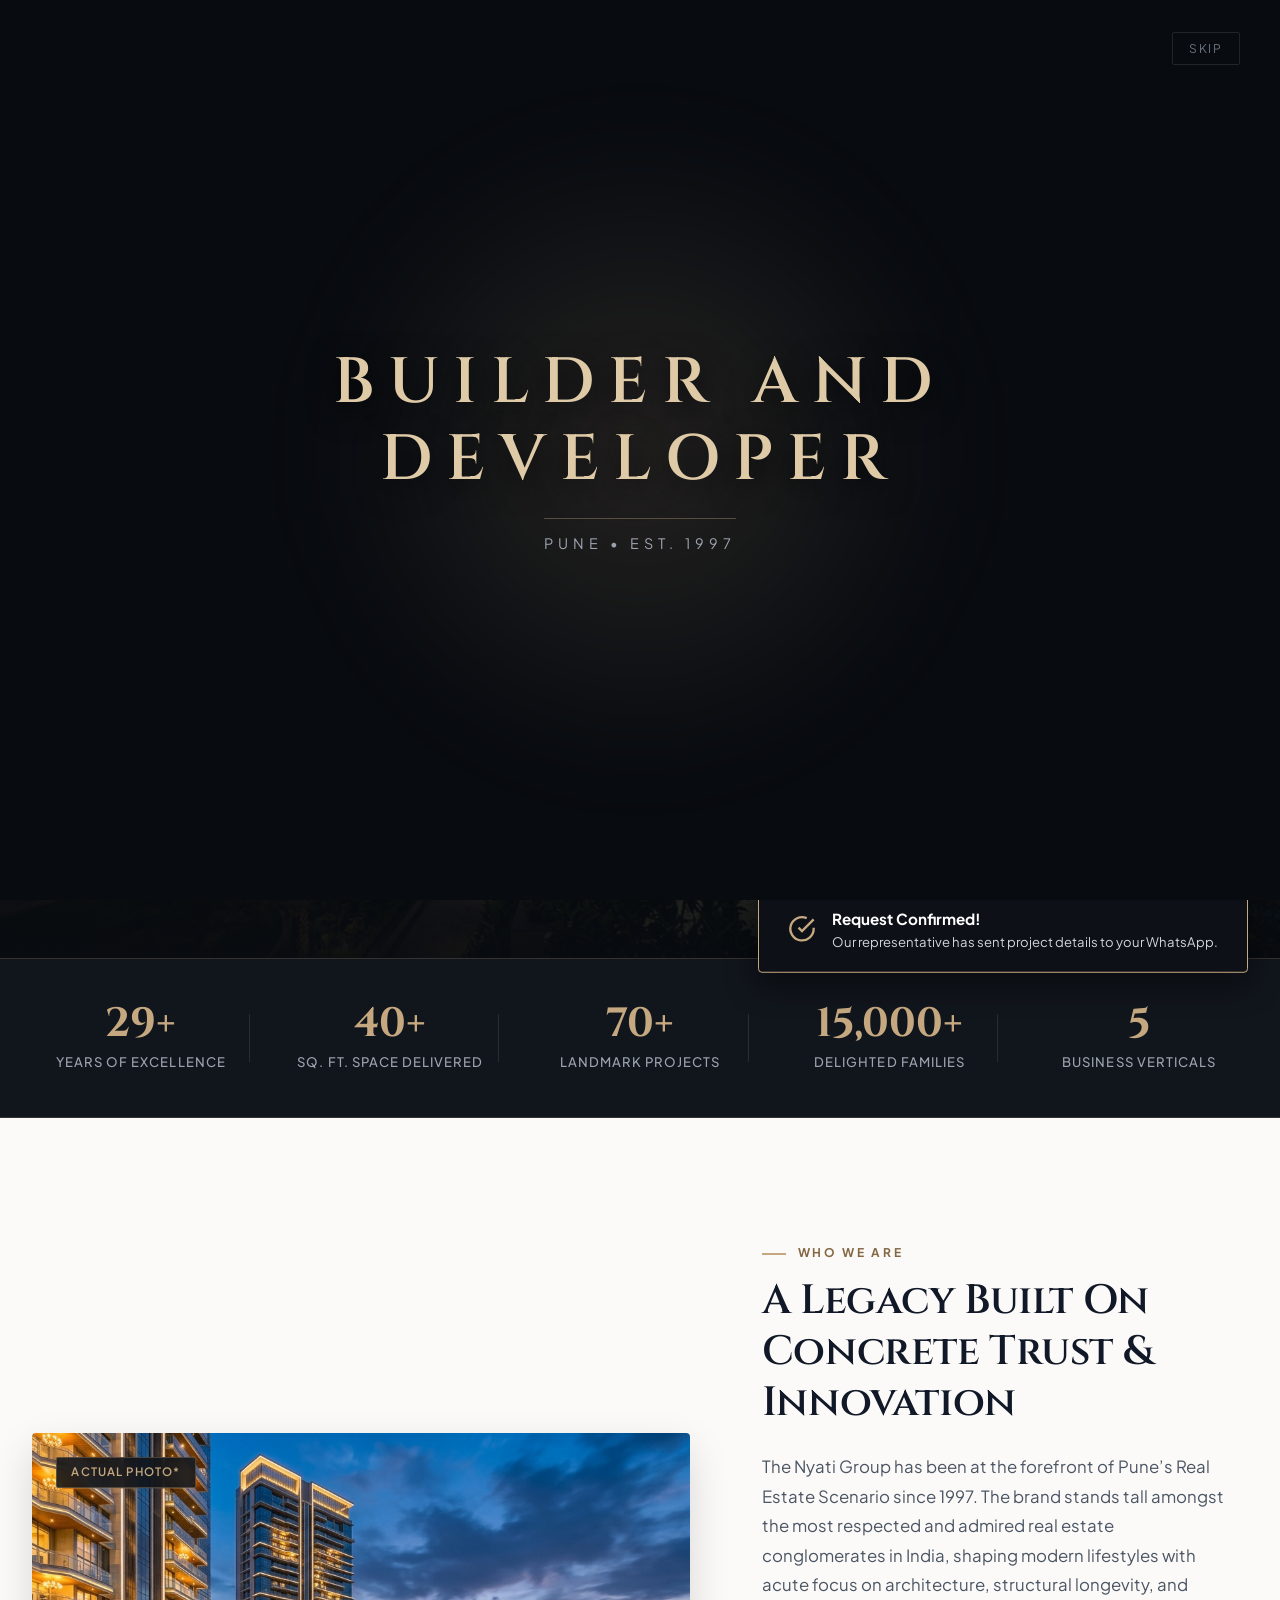
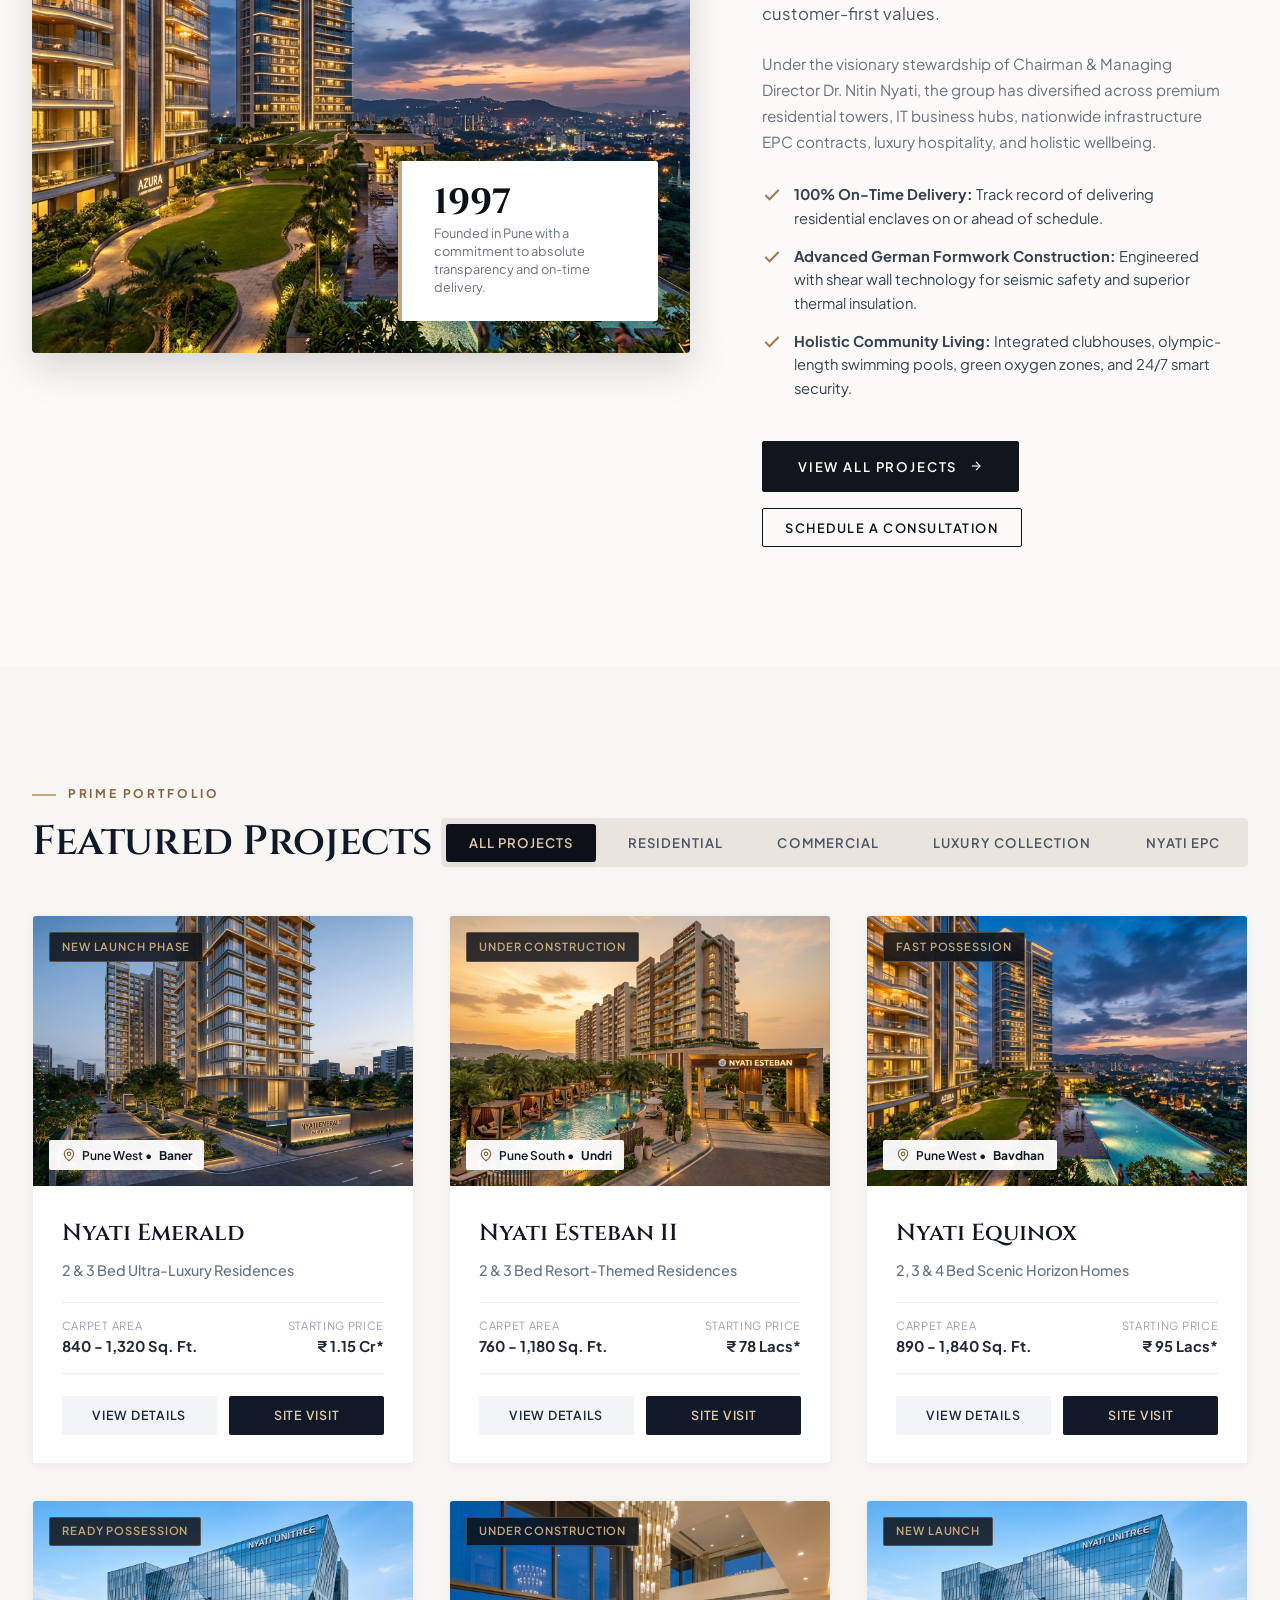
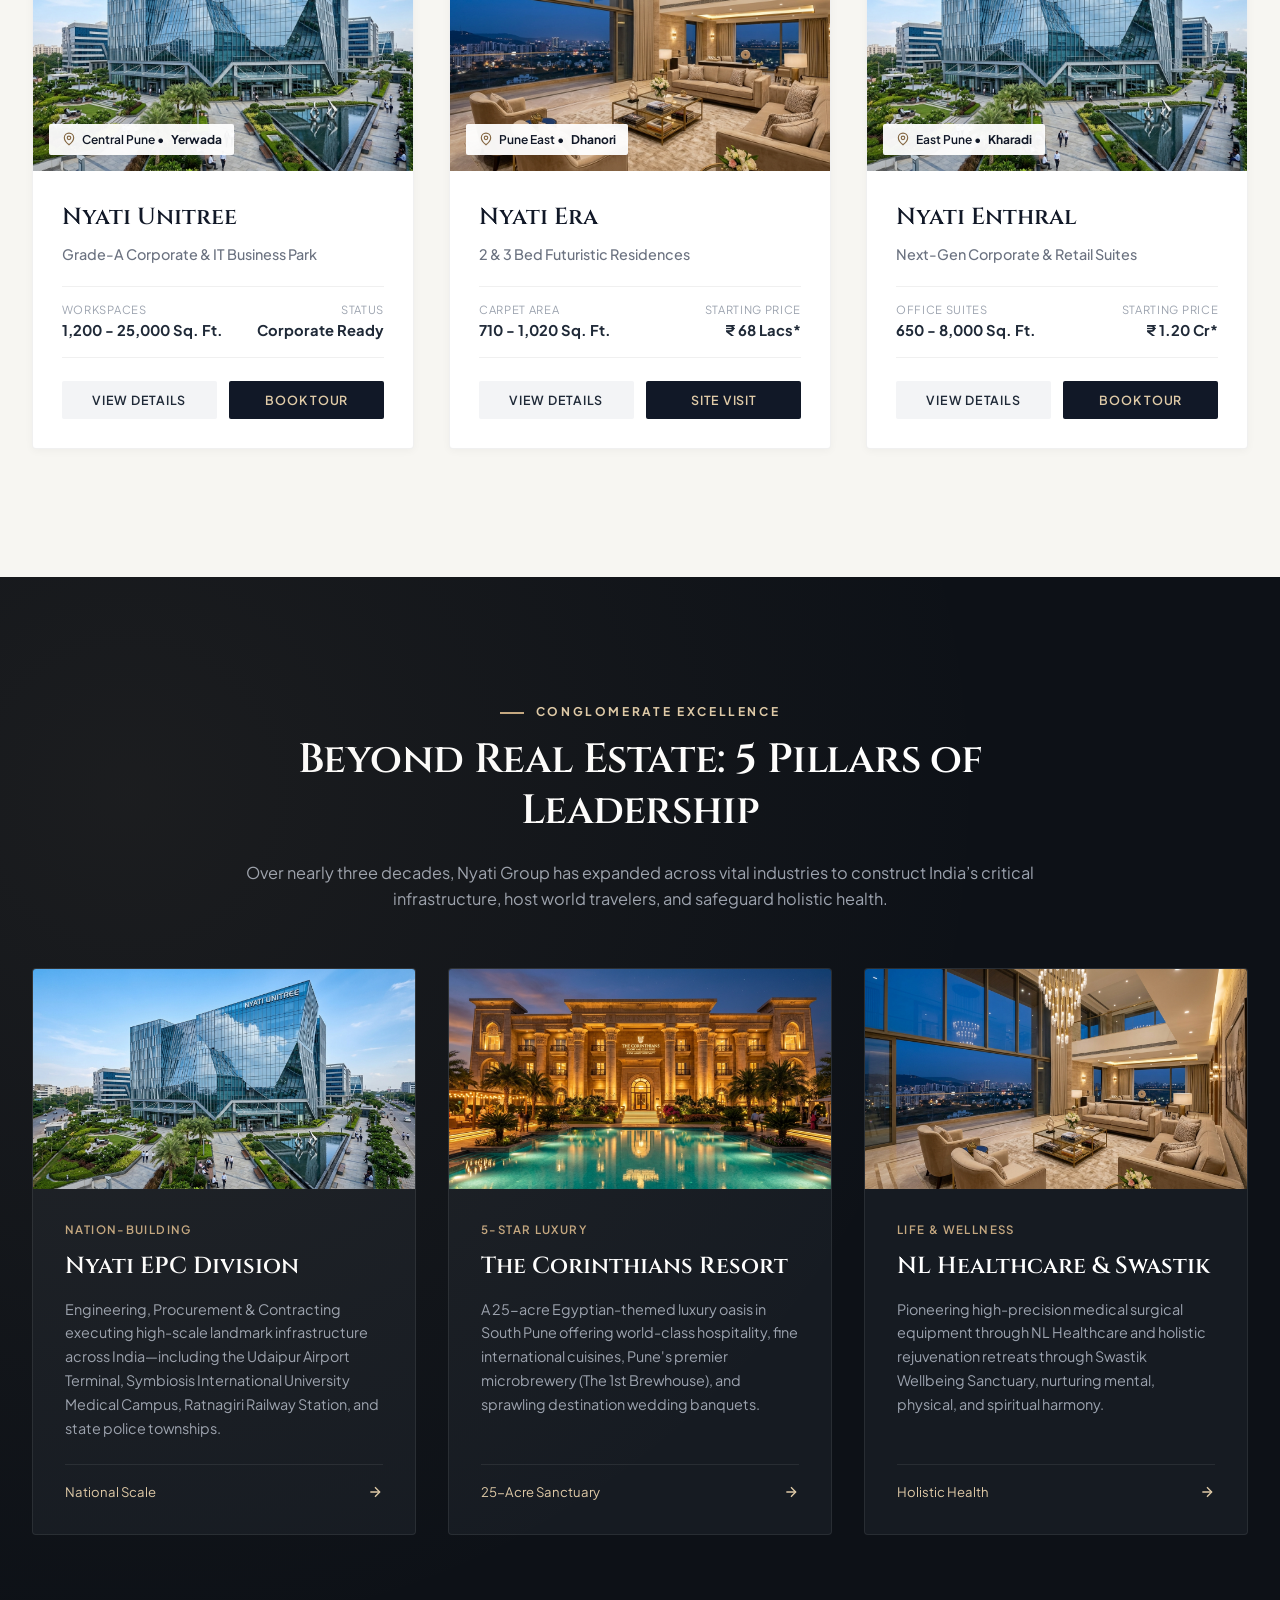
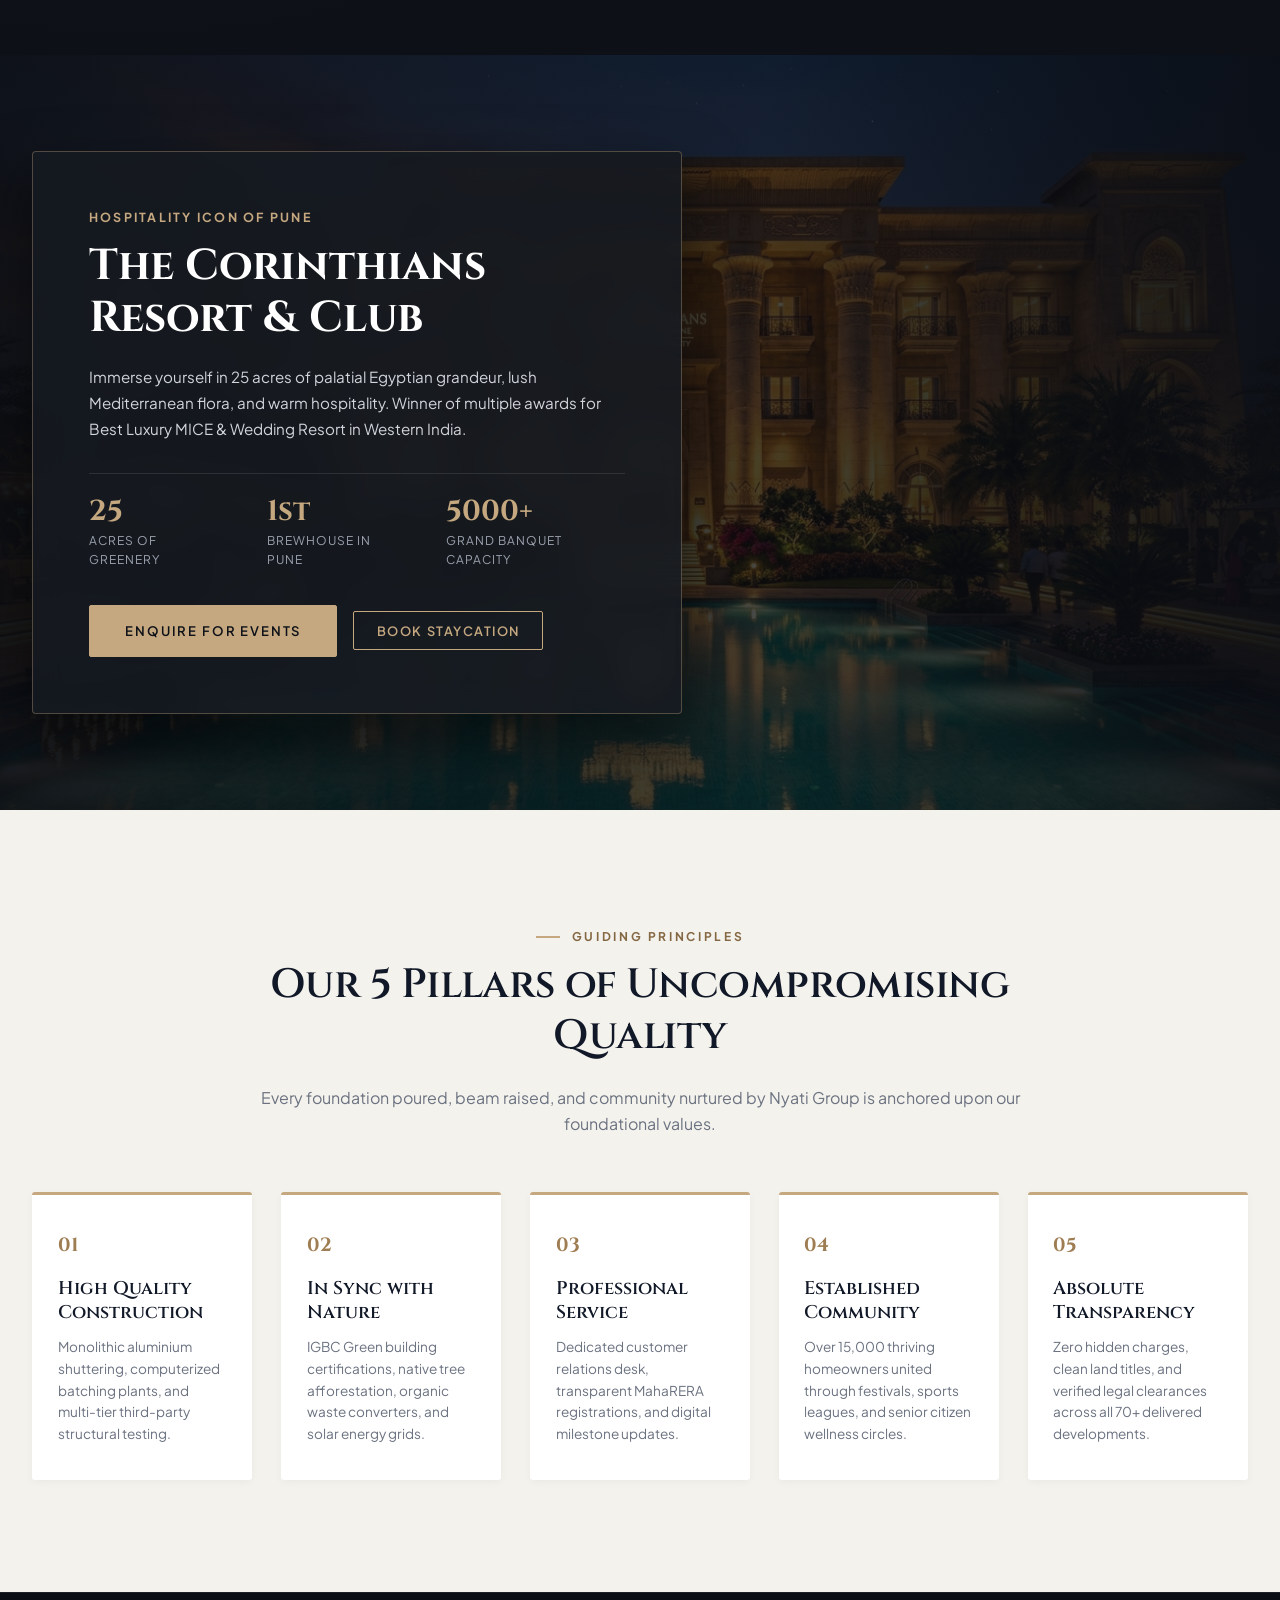
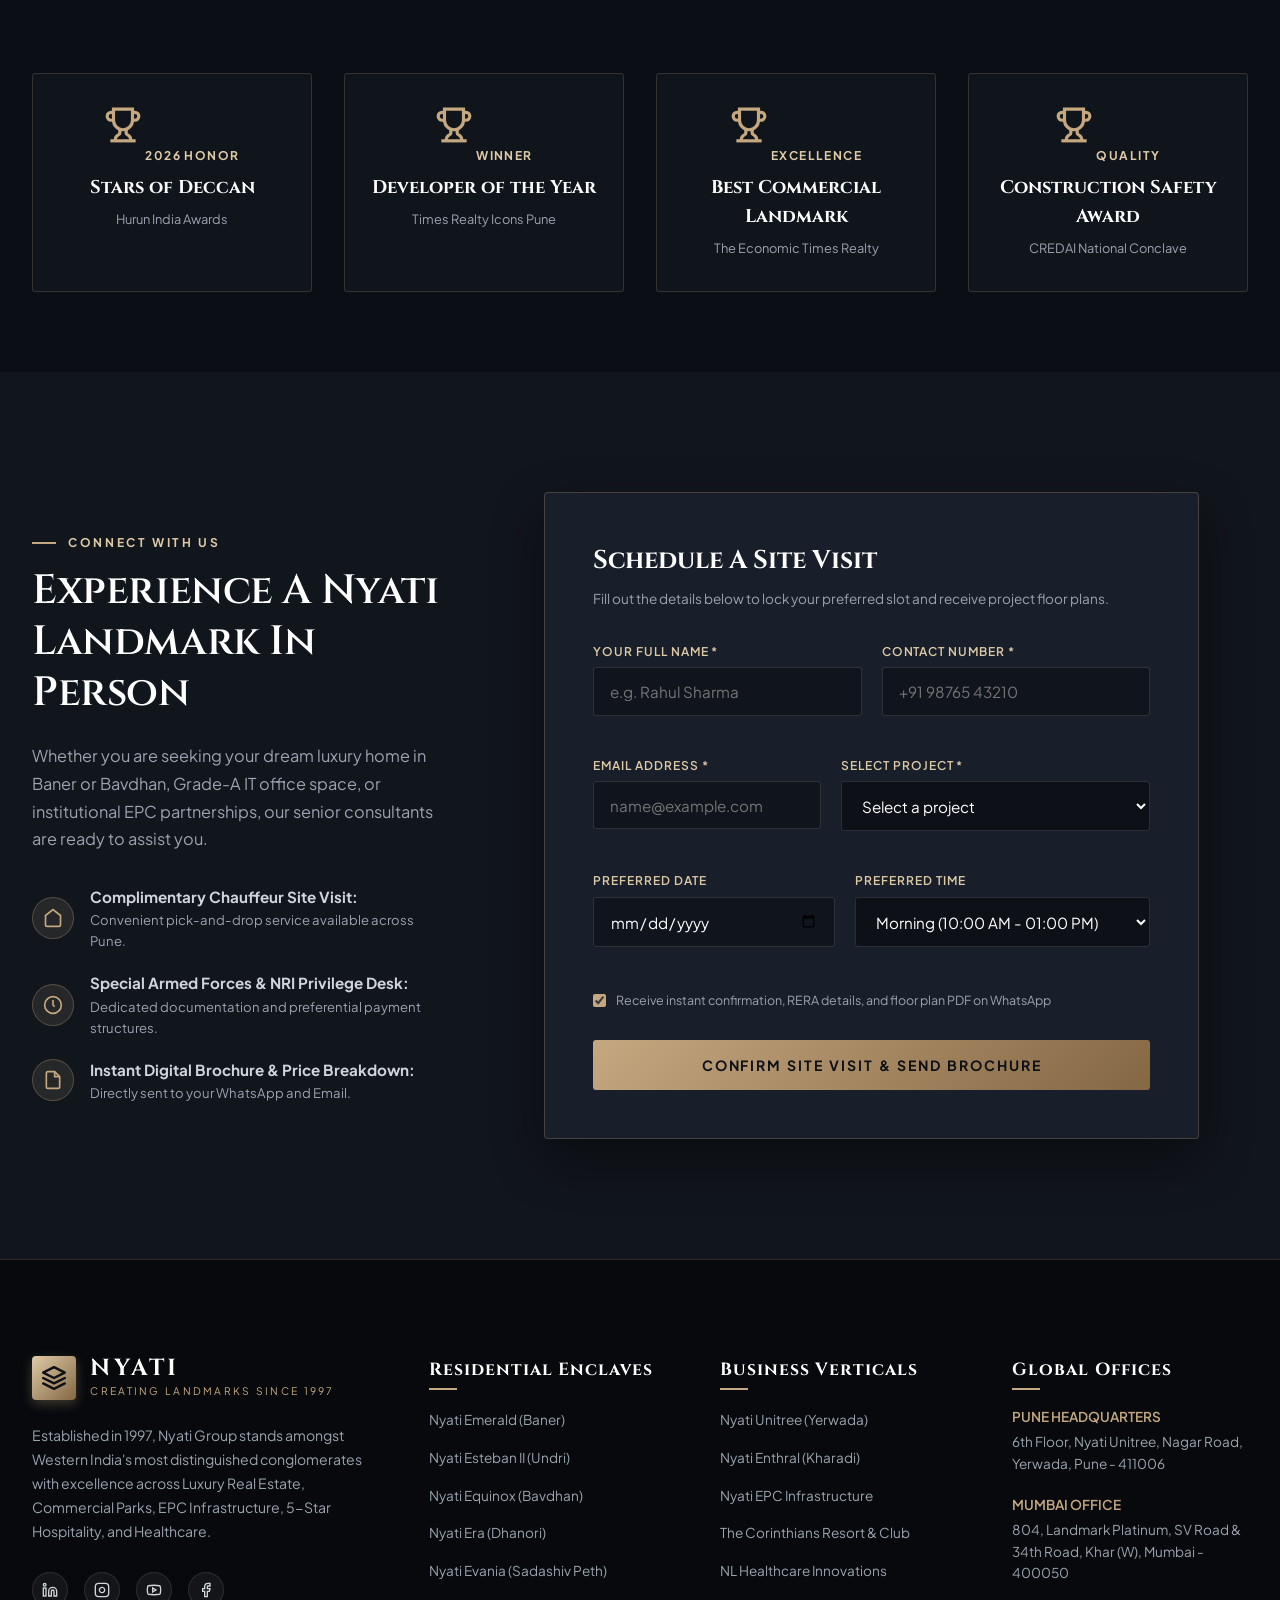
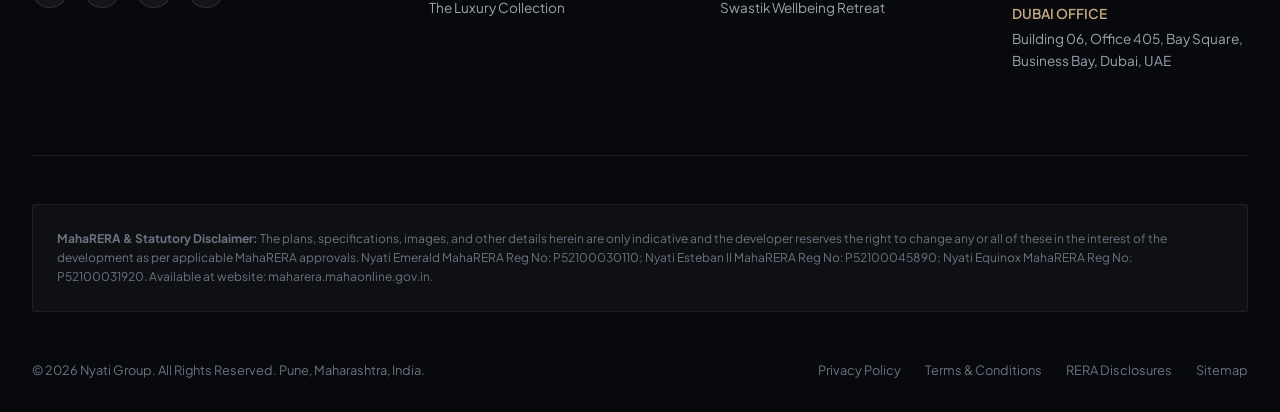
==== index.html @ 3c6afa2b "feat: update opening animation to NYATI 2s -> BUILDER AND DEVELOPER 2s -> curtain slide up to reveal" ====
<!DOCTYPE html>
<html lang="en">
<head>
  <meta charset="UTF-8">
  <meta name="viewport" content="width=device-width, initial-scale=1.0">
  <title>Nyati Group | Top Luxury Real Estate Developers in Pune Since 1997</title>
  <meta name="description" content="Nyati Group is Pune's leading real estate and infrastructure conglomerate since 1997. Discover luxury residential apartments, Grade-A commercial spaces, Nyati EPC, and 5-star hospitality.">
  <link rel="canonical" href="https://nyatigroup.com/">

  <!-- Google Fonts: Cinzel & Plus Jakarta Sans -->
  <link rel="preconnect" href="https://fonts.googleapis.com">
  <link rel="preconnect" href="https://fonts.gstatic.com" crossorigin>
  <link href="https://fonts.googleapis.com/css2?family=Cinzel:wght@400;500;600;700;800&family=Plus+Jakarta+Sans:wght@300;400;500;600;700;800&display=swap" rel="stylesheet">

  <link rel="stylesheet" href="styles.css">
</head>
<body>

  <!-- 2-Step Cinematic Intro Animation Overlay (NYATI -> BUILDERS & DEVELOPERS -> Slide Up) -->
  <div class="intro-curtain" id="introCurtain">
    <button class="intro-skip-btn" onclick="skipIntro()">Skip</button>
    <div class="intro-bg-glow"></div>
    <div class="intro-container">
      <!-- Step 1: NYATI (shows for 2 sec) -->
      <div class="intro-text-step" id="introStep1">
        <div class="intro-emblem-mini">
          <svg viewBox="0 0 24 24" fill="none" stroke="currentColor" stroke-width="2.2" stroke-linecap="round" stroke-linejoin="round">
            <polygon points="12 2 2 7 12 12 22 7 12 2" />
            <polyline points="2 17 12 22 22 17" />
            <polyline points="2 12 12 17 22 12" />
          </svg>
        </div>
        <h1 class="intro-huge-title">NYATI</h1>
      </div>

      <!-- Step 2: BUILDER AND DEVELOPER (shows for 2 sec) -->
      <div class="intro-text-step" id="introStep2">
        <h2 class="intro-subtitle-title">BUILDER AND DEVELOPER</h2>
        <span class="intro-sub-line">PUNE &bull; EST. 1997</span>
      </div>
    </div>
  </div>

  <!-- Top Announcement Bar -->
  <aside class="top-bar" aria-label="Announcement Bar">
    <div class="container top-bar-inner">
      <div class="top-bar-left">
        <span>
          <span class="top-bar-badge">Legacy Since 1997</span>
          Pune’s Most Admired Real Estate &amp; Infrastructure Conglomerate
        </span>
      </div>
      <div class="top-bar-right">
        <a href="#projects" class="top-bar-link">
          <svg width="13" height="13" viewBox="0 0 24 24" fill="none" stroke="currentColor" stroke-width="2"><path d="m3 9 9-7 9 7v11a2 2 0 0 1-2 2H5a2 2 0 0 1-2-2z"/></svg>
          Residential
        </a>
        <a href="#projects" class="top-bar-link">Commercial Hubs</a>
        <a href="#verticals" class="top-bar-link">Nyati EPC</a>
        <a href="#inquiry" class="top-bar-link">Defence Zone</a>
        <a href="#inquiry" class="top-bar-link">NRI Desk</a>
        <a href="tel:+912066863333" class="top-bar-link" style="color: var(--nyati-gold-light); font-weight:600;">
          <svg width="13" height="13" viewBox="0 0 24 24" fill="none" stroke="currentColor" stroke-width="2"><path d="M22 16.92v3a2 2 0 0 1-2.18 2 19.79 19.79 0 0 1-8.63-3.07 19.5 19.5 0 0 1-6-6 19.79 19.79 0 0 1-3.07-8.67A2 2 0 0 1 4.11 2h3a2 2 0 0 1 2 1.72 12.84 12.84 0 0 0 .7 2.81 2 2 0 0 1-.45 2.11L8.09 9.91a16 16 0 0 0 6 6l1.27-1.27a2 2 0 0 1 2.11-.45 12.84 12.84 0 0 0 2.81.7A2 2 0 0 1 22 16.92z"/></svg>
          +91 20 6686 3333
        </a>
      </div>
    </div>
  </aside>

  <!-- Sticky Header -->
  <header class="main-header" id="mainHeader">
    <div class="container header-inner">
      <a href="#" class="brand-logo" aria-label="Nyati Group Homepage">
        <div class="logo-symbol">
          <svg viewBox="0 0 24 24" fill="none" stroke="currentColor" stroke-width="2.2" stroke-linecap="round" stroke-linejoin="round">
            <polygon points="12 2 2 7 12 12 22 7 12 2" />
            <polyline points="2 17 12 22 22 17" />
            <polyline points="2 12 12 17 22 12" />
          </svg>
        </div>
        <div class="logo-text-block">
          <span class="logo-brand-name">NYATI</span>
          <span class="logo-tagline">Creating Landmarks Since 1997</span>
        </div>
      </a>

      <!-- Header Actions (Clean Hamburger Toggle) -->
      <div class="header-actions">
        <button class="menu-toggle-btn" id="menuToggleBtn" aria-label="Toggle Fullscreen Menu">
          <span></span>
          <span></span>
          <span></span>
        </button>
      </div>
    </div>
  </header>

  <!-- Fullscreen Interactive Mega Menu Overlay -->
  <div class="mega-menu-overlay" id="megaMenuOverlay">
    <div class="mega-menu-left">
      <div>
        <p style="font-size:0.75rem; text-transform:uppercase; letter-spacing:0.2em; color:var(--nyati-gold); margin-bottom:2rem;">
          Nyati Group Navigation
        </p>
        <ul class="mega-menu-links">
          <li class="mega-menu-item active" data-preview="assets/images/hero.jpg" data-caption-title="About Nyati Group" data-caption-desc="A legacy built on concrete trust, architectural distinction, and innovation since 1997.">
            <a href="#about" onclick="closeMegaMenu()">
              <span class="menu-num">01</span>
              <span>About Us</span>
            </a>
          </li>
          <li class="mega-menu-item" data-preview="assets/images/emerald.jpg" data-caption-title="Landmark Projects" data-caption-desc="Premier residential enclaves, Grade-A commercial parks, and luxury towers across Pune.">
            <a href="#projects" onclick="closeMegaMenu()">
              <span class="menu-num">02</span>
              <span>Projects</span>
            </a>
          </li>
          <li class="mega-menu-item" data-preview="assets/images/corinthians.jpg" data-caption-title="The Corinthians Resort &amp; Club" data-caption-desc="Pune's legendary 25-acre Egyptian-themed luxury oasis, craft brewery, and banquet haven.">
            <a href="#corinthians" onclick="closeMegaMenu()">
              <span class="menu-num">03</span>
              <span>Hospitality</span>
            </a>
          </li>
          <li class="mega-menu-item" data-preview="assets/images/luxury-interior.jpg" data-caption-title="Core Values &amp; Philosophy" data-caption-desc="High quality construction, in sync with nature, professional service, and absolute transparency.">
            <a href="#values" onclick="closeMegaMenu()">
              <span class="menu-num">04</span>
              <span>Core Values</span>
            </a>
          </li>
          <li class="mega-menu-item" data-preview="assets/images/unitree.jpg" data-caption-title="Awards &amp; Accolades" data-caption-desc="Recognized by Hurun India Stars of Deccan, Times Realty Icons, and CREDAI National awards.">
            <a href="#awards" onclick="closeMegaMenu()">
              <span class="menu-num">05</span>
              <span>Accolades</span>
            </a>
          </li>
          <li class="mega-menu-item" data-preview="assets/images/hero.jpg" data-caption-title="Contact &amp; Site Visit" data-caption-desc="Connect with our senior property advisors, corporate headquarters, or international NRI desk.">
            <a href="#inquiry" onclick="closeMegaMenu()">
              <span class="menu-num">06</span>
              <span>Contact</span>
            </a>
          </li>
        </ul>
      </div>

      <div class="mega-menu-footer">
        <div>
          <span style="color:var(--nyati-gold); font-weight:600;">Corporate Office:</span> Yerwada, Nagar Road, Pune
        </div>
        <div>
          <a href="tel:+912066863333" style="color:#ffffff;">+91 20 6686 3333</a>
        </div>
      </div>
    </div>

    <div class="mega-menu-right">
      <img src="assets/images/hero.jpg" alt="Preview Visual" class="mega-preview-bg active" id="megaPreviewImg">
      <div class="mega-preview-overlay"></div>
      <div class="mega-preview-caption">
        <h4 id="megaCaptionTitle">Nyati Real Estate</h4>
        <p id="megaCaptionDesc">Crafting landmark residential towers and master-planned townships in Pune's finest growth corridors.</p>
      </div>
    </div>
  </div>

  <!-- Clean Cinematic Hero Showcase Slider -->
  <section class="hero-section" id="home">
    <div class="hero-slider-wrap">
      <!-- Slide 1 -->
      <div class="hero-slide active" data-index="1" data-tag="Pune's Premier Developer" data-title="Creating Landmarks, Crafting Lifestyles">
        <img src="assets/images/hero.jpg" alt="Nyati Group Landmark Skyline Architecture">
      </div>
      <!-- Slide 2 -->
      <div class="hero-slide" data-index="2" data-tag="25-Acre 5-Star Haven" data-title="The Corinthians Resort &amp; Club">
        <img src="assets/images/corinthians.jpg" alt="The Corinthians Resort &amp; Club Pune">
      </div>
      <!-- Slide 3 -->
      <div class="hero-slide" data-index="3" data-tag="Grade-A Corporate Parks" data-title="Nyati Unitree &amp; Commercial Hubs">
        <img src="assets/images/unitree.jpg" alt="Nyati Unitree Yerwada">
      </div>
      <!-- Slide 4 -->
      <div class="hero-slide" data-index="4" data-tag="The Luxury Collection" data-title="Nyati Emerald &amp; Esteban II">
        <img src="assets/images/emerald.jpg" alt="Nyati Emerald Baner">
      </div>
    </div>

    <!-- Minimalist Slide Caption -->
    <div class="hero-slide-caption">
      <span class="hero-caption-tag" id="heroCaptionTag">Pune's Premier Developer</span>
      <h2 class="hero-caption-title" id="heroCaptionTitle">Creating Landmarks, Crafting Lifestyles</h2>
    </div>

    <!-- Slider Nav Controls (Prev, Counter, Next) -->
    <div class="hero-slider-nav">
      <button class="hero-nav-btn" onclick="prevHeroSlide()" aria-label="Previous Slide">
        <svg width="20" height="20" viewBox="0 0 24 24" fill="none" stroke="currentColor" stroke-width="2"><path d="m15 18-6-6 6-6"/></svg>
      </button>
      <span class="hero-counter" id="heroSlideCounter">01 / 04</span>
      <button class="hero-nav-btn" onclick="nextHeroSlide()" aria-label="Next Slide">
        <svg width="20" height="20" viewBox="0 0 24 24" fill="none" stroke="currentColor" stroke-width="2"><path d="m9 18 6-6-6-6"/></svg>
      </button>
    </div>
  </section>

  <!-- Milestones & Credibility Strip -->
  <section class="milestones-strip" aria-label="Key Milestones">
    <div class="container">
      <div class="milestones-grid">
        <div class="milestone-item">
          <div class="milestone-number" data-count="29">29+</div>
          <div class="milestone-label">Years of Excellence</div>
        </div>
        <div class="milestone-item">
          <div class="milestone-number" data-count="40">40M+</div>
          <div class="milestone-label">Sq. Ft. Space Delivered</div>
        </div>
        <div class="milestone-item">
          <div class="milestone-number" data-count="70">70+</div>
          <div class="milestone-label">Landmark Projects</div>
        </div>
        <div class="milestone-item">
          <div class="milestone-number" data-count="15000">15,000+</div>
          <div class="milestone-label">Delighted Families</div>
        </div>
        <div class="milestone-item">
          <div class="milestone-number" data-count="5">5</div>
          <div class="milestone-label">Business Verticals</div>
        </div>
      </div>
    </div>
  </section>

  <!-- Who We Are Section (Editorial Split) -->
  <section class="section-editorial" id="about">
    <div class="container">
      <div class="editorial-grid">
        <div class="editorial-image-wrapper">
          <img src="assets/images/hero.jpg" alt="Nyati Group Completed Landmark Project">
          <span class="image-badge-actual">Actual Photo*</span>
          <div class="editorial-floating-stat">
            <div class="floating-stat-num">1997</div>
            <div class="floating-stat-desc">Founded in Pune with a commitment to absolute transparency and on-time delivery.</div>
          </div>
        </div>

        <div class="editorial-content-box">
          <span class="section-tag">Who We Are</span>
          <h2 class="section-heading">A Legacy Built On Concrete Trust &amp; Innovation</h2>
          
          <p class="editorial-lead">
            The Nyati Group has been at the forefront of Pune’s Real Estate Scenario since 1997. The brand stands tall amongst the most respected and admired real estate conglomerates in India, shaping modern lifestyles with acute focus on architecture, structural longevity, and customer-first values.
          </p>

          <p style="color: #6b7280; font-size: 0.95rem; line-height: 1.7; margin-bottom: 1.5rem;">
            Under the visionary stewardship of Chairman &amp; Managing Director Dr. Nitin Nyati, the group has diversified across premium residential towers, IT business hubs, nationwide infrastructure EPC contracts, luxury hospitality, and holistic wellbeing.
          </p>

          <ul class="editorial-features-list">
            <li class="editorial-feature-item">
              <svg class="feature-check-icon" viewBox="0 0 24 24" fill="none" stroke="currentColor" stroke-width="2.5"><polyline points="20 6 9 17 4 12"/></svg>
              <span><strong>100% On-Time Delivery:</strong> Track record of delivering residential enclaves on or ahead of schedule.</span>
            </li>
            <li class="editorial-feature-item">
              <svg class="feature-check-icon" viewBox="0 0 24 24" fill="none" stroke="currentColor" stroke-width="2.5"><polyline points="20 6 9 17 4 12"/></svg>
              <span><strong>Advanced German Formwork Construction:</strong> Engineered with shear wall technology for seismic safety and superior thermal insulation.</span>
            </li>
            <li class="editorial-feature-item">
              <svg class="feature-check-icon" viewBox="0 0 24 24" fill="none" stroke="currentColor" stroke-width="2.5"><polyline points="20 6 9 17 4 12"/></svg>
              <span><strong>Holistic Community Living:</strong> Integrated clubhouses, olympic-length swimming pools, green oxygen zones, and 24/7 smart security.</span>
            </li>
          </ul>

          <div style="display: flex; gap: 1rem; align-items: center; flex-wrap: wrap;">
            <a href="#projects" class="btn-solid-luxury">
              <span>View All Projects</span>
              <svg width="14" height="14" viewBox="0 0 24 24" fill="none" stroke="currentColor" stroke-width="2"><path d="M5 12h14"/><path d="m12 5 7 7-7 7"/></svg>
            </a>
            <button class="btn-luxury-outline" style="border-color:#11151c; color:#11151c;" onclick="openScheduleModal()">
              Schedule A Consultation
            </button>
          </div>
        </div>
      </div>
    </div>
  </section>

  <!-- Featured Projects Showcase Section -->
  <section class="section-projects" id="projects">
    <div class="container">
      <div class="section-header-row">
        <div>
          <span class="section-tag">Prime Portfolio</span>
          <h2 class="section-heading" style="margin-bottom: 0;">Featured Projects</h2>
        </div>

        <div class="projects-filter-tabs">
          <button class="filter-tab-btn active" data-filter="all">All Projects</button>
          <button class="filter-tab-btn" data-filter="residential">Residential</button>
          <button class="filter-tab-btn" data-filter="commercial">Commercial</button>
          <button class="filter-tab-btn" data-filter="luxury">Luxury Collection</button>
          <button class="filter-tab-btn" data-filter="epc">Nyati EPC</button>
        </div>
      </div>

      <!-- Projects Grid -->
      <div class="projects-grid" id="projectsGrid">
        
        <!-- Project 1: Nyati Emerald (Baner) -->
        <article class="project-card" data-category="residential luxury" data-location="baner" data-bhk="2bhk 3bhk">
          <div class="project-visual">
            <img src="assets/images/emerald.jpg" alt="Nyati Emerald Baner" loading="lazy">
            <span class="project-status-badge">New Launch Phase</span>
            <span class="project-location-badge">
              <svg viewBox="0 0 24 24" fill="none" stroke="currentColor" stroke-width="2"><path d="M20 10c0 6-8 12-8 12s-8-6-8-12a8 8 0 0 1 16 0Z"/><circle cx="12" cy="10" r="3"/></svg>
              Pune West &bull; <strong>Baner</strong>
            </span>
          </div>
          <div class="project-content">
            <h3 class="project-title">Nyati Emerald</h3>
            <p class="project-specs">2 &amp; 3 Bed Ultra-Luxury Residences</p>
            <div class="project-meta-row">
              <div class="meta-col">
                <span class="meta-label">Carpet Area</span>
                <span class="meta-val">840 - 1,320 Sq. Ft.</span>
              </div>
              <div class="meta-col" style="text-align: right;">
                <span class="meta-label">Starting Price</span>
                <span class="meta-val text-bronze">&#8377; 1.15 Cr*</span>
              </div>
            </div>
            <div class="project-actions">
              <button class="btn-card-details" onclick="openProjectModal('emerald')">View Details</button>
              <button class="btn-card-inquire" onclick="openScheduleModal('Nyati Emerald - Baner')">Site Visit</button>
            </div>
          </div>
        </article>

        <!-- Project 2: Nyati Esteban II (Undri) -->
        <article class="project-card" data-category="residential" data-location="undri" data-bhk="2bhk 3bhk">
          <div class="project-visual">
            <img src="assets/images/esteban.jpg" alt="Nyati Esteban II Undri" loading="lazy">
            <span class="project-status-badge">Under Construction</span>
            <span class="project-location-badge">
              <svg viewBox="0 0 24 24" fill="none" stroke="currentColor" stroke-width="2"><path d="M20 10c0 6-8 12-8 12s-8-6-8-12a8 8 0 0 1 16 0Z"/><circle cx="12" cy="10" r="3"/></svg>
              Pune South &bull; <strong>Undri</strong>
            </span>
          </div>
          <div class="project-content">
            <h3 class="project-title">Nyati Esteban II</h3>
            <p class="project-specs">2 &amp; 3 Bed Resort-Themed Residences</p>
            <div class="project-meta-row">
              <div class="meta-col">
                <span class="meta-label">Carpet Area</span>
                <span class="meta-val">760 - 1,180 Sq. Ft.</span>
              </div>
              <div class="meta-col" style="text-align: right;">
                <span class="meta-label">Starting Price</span>
                <span class="meta-val text-bronze">&#8377; 78 Lacs*</span>
              </div>
            </div>
            <div class="project-actions">
              <button class="btn-card-details" onclick="openProjectModal('esteban')">View Details</button>
              <button class="btn-card-inquire" onclick="openScheduleModal('Nyati Esteban II - Undri')">Site Visit</button>
            </div>
          </div>
        </article>

        <!-- Project 3: Nyati Equinox (Bavdhan) -->
        <article class="project-card" data-category="residential luxury" data-location="bavdhan" data-bhk="2bhk 3bhk 4bhk">
          <div class="project-visual">
            <img src="assets/images/hero.jpg" alt="Nyati Equinox Bavdhan" loading="lazy">
            <span class="project-status-badge">Fast Possession</span>
            <span class="project-location-badge">
              <svg viewBox="0 0 24 24" fill="none" stroke="currentColor" stroke-width="2"><path d="M20 10c0 6-8 12-8 12s-8-6-8-12a8 8 0 0 1 16 0Z"/><circle cx="12" cy="10" r="3"/></svg>
              Pune West &bull; <strong>Bavdhan</strong>
            </span>
          </div>
          <div class="project-content">
            <h3 class="project-title">Nyati Equinox</h3>
            <p class="project-specs">2, 3 &amp; 4 Bed Scenic Horizon Homes</p>
            <div class="project-meta-row">
              <div class="meta-col">
                <span class="meta-label">Carpet Area</span>
                <span class="meta-val">890 - 1,840 Sq. Ft.</span>
              </div>
              <div class="meta-col" style="text-align: right;">
                <span class="meta-label">Starting Price</span>
                <span class="meta-val text-bronze">&#8377; 95 Lacs*</span>
              </div>
            </div>
            <div class="project-actions">
              <button class="btn-card-details" onclick="openProjectModal('equinox')">View Details</button>
              <button class="btn-card-inquire" onclick="openScheduleModal('Nyati Equinox - Bavdhan')">Site Visit</button>
            </div>
          </div>
        </article>

        <!-- Project 4: Nyati Unitree (Yerwada Commercial) -->
        <article class="project-card" data-category="commercial epc" data-location="yerwada" data-bhk="office">
          <div class="project-visual">
            <img src="assets/images/unitree.jpg" alt="Nyati Unitree Yerwada Commercial Landmark" loading="lazy">
            <span class="project-status-badge">Ready Possession</span>
            <span class="project-location-badge">
              <svg viewBox="0 0 24 24" fill="none" stroke="currentColor" stroke-width="2"><path d="M20 10c0 6-8 12-8 12s-8-6-8-12a8 8 0 0 1 16 0Z"/><circle cx="12" cy="10" r="3"/></svg>
              Central Pune &bull; <strong>Yerwada</strong>
            </span>
          </div>
          <div class="project-content">
            <h3 class="project-title">Nyati Unitree</h3>
            <p class="project-specs">Grade-A Corporate &amp; IT Business Park</p>
            <div class="project-meta-row">
              <div class="meta-col">
                <span class="meta-label">Workspaces</span>
                <span class="meta-val">1,200 - 25,000 Sq. Ft.</span>
              </div>
              <div class="meta-col" style="text-align: right;">
                <span class="meta-label">Status</span>
                <span class="meta-val text-bronze">Corporate Ready</span>
              </div>
            </div>
            <div class="project-actions">
              <button class="btn-card-details" onclick="openProjectModal('unitree')">View Details</button>
              <button class="btn-card-inquire" onclick="openScheduleModal('Nyati Unitree - Commercial')">Book Tour</button>
            </div>
          </div>
        </article>

        <!-- Project 5: Nyati Era (Dhanori) -->
        <article class="project-card" data-category="residential" data-location="dhanori" data-bhk="2bhk 3bhk">
          <div class="project-visual">
            <img src="assets/images/luxury-interior.jpg" alt="Nyati Era Dhanori" loading="lazy">
            <span class="project-status-badge">Under Construction</span>
            <span class="project-location-badge">
              <svg viewBox="0 0 24 24" fill="none" stroke="currentColor" stroke-width="2"><path d="M20 10c0 6-8 12-8 12s-8-6-8-12a8 8 0 0 1 16 0Z"/><circle cx="12" cy="10" r="3"/></svg>
              Pune East &bull; <strong>Dhanori</strong>
            </span>
          </div>
          <div class="project-content">
            <h3 class="project-title">Nyati Era</h3>
            <p class="project-specs">2 &amp; 3 Bed Futuristic Residences</p>
            <div class="project-meta-row">
              <div class="meta-col">
                <span class="meta-label">Carpet Area</span>
                <span class="meta-val">710 - 1,020 Sq. Ft.</span>
              </div>
              <div class="meta-col" style="text-align: right;">
                <span class="meta-label">Starting Price</span>
                <span class="meta-val text-bronze">&#8377; 68 Lacs*</span>
              </div>
            </div>
            <div class="project-actions">
              <button class="btn-card-details" onclick="openProjectModal('era')">View Details</button>
              <button class="btn-card-inquire" onclick="openScheduleModal('Nyati Era - Dhanori')">Site Visit</button>
            </div>
          </div>
        </article>

        <!-- Project 6: Nyati Enthral (Kharadi Commercial) -->
        <article class="project-card" data-category="commercial" data-location="kharadi" data-bhk="office">
          <div class="project-visual">
            <img src="assets/images/unitree.jpg" alt="Nyati Enthral Kharadi" loading="lazy">
            <span class="project-status-badge">New Launch</span>
            <span class="project-location-badge">
              <svg viewBox="0 0 24 24" fill="none" stroke="currentColor" stroke-width="2"><path d="M20 10c0 6-8 12-8 12s-8-6-8-12a8 8 0 0 1 16 0Z"/><circle cx="12" cy="10" r="3"/></svg>
              East Pune &bull; <strong>Kharadi</strong>
            </span>
          </div>
          <div class="project-content">
            <h3 class="project-title">Nyati Enthral</h3>
            <p class="project-specs">Next-Gen Corporate &amp; Retail Suites</p>
            <div class="project-meta-row">
              <div class="meta-col">
                <span class="meta-label">Office Suites</span>
                <span class="meta-val">650 - 8,000 Sq. Ft.</span>
              </div>
              <div class="meta-col" style="text-align: right;">
                <span class="meta-label">Starting Price</span>
                <span class="meta-val text-bronze">&#8377; 1.20 Cr*</span>
              </div>
            </div>
            <div class="project-actions">
              <button class="btn-card-details" onclick="openProjectModal('enthral')">View Details</button>
              <button class="btn-card-inquire" onclick="openScheduleModal('Nyati Enthral - Kharadi')">Book Tour</button>
            </div>
          </div>
        </article>

      </div>
    </div>
  </section>

  <!-- Conglomerate Verticals Section (5 Pillars) -->
  <section class="section-verticals" id="verticals">
    <div class="container">
      <div style="text-align: center; max-width: 800px; margin: 0 auto;">
        <span class="section-tag" style="color:var(--nyati-gold-light);">Conglomerate Excellence</span>
        <h2 class="section-heading" style="color:#ffffff;">Beyond Real Estate: 5 Pillars of Leadership</h2>
        <p style="color:#9ca3af; font-size:1.02rem;">
          Over nearly three decades, Nyati Group has expanded across vital industries to construct India’s critical infrastructure, host world travelers, and safeguard holistic health.
        </p>
      </div>

      <div class="verticals-grid">
        <!-- Vertical 1: Nyati EPC -->
        <div class="vertical-card">
          <div class="vertical-image">
            <img src="assets/images/unitree.jpg" alt="Nyati EPC Engineering" loading="lazy">
          </div>
          <div class="vertical-content">
            <span class="vertical-badge">Nation-Building</span>
            <h3 class="vertical-title">Nyati EPC Division</h3>
            <p class="vertical-desc">
              Engineering, Procurement &amp; Contracting executing high-scale landmark infrastructure across India—including the Udaipur Airport Terminal, Symbiosis International University Medical Campus, Ratnagiri Railway Station, and state police townships.
            </p>
            <div class="vertical-highlight">
              <span>National Scale</span>
              <svg width="16" height="16" viewBox="0 0 24 24" fill="none" stroke="currentColor" stroke-width="2"><path d="M5 12h14"/><path d="m12 5 7 7-7 7"/></svg>
            </div>
          </div>
        </div>

        <!-- Vertical 2: Hospitality -->
        <div class="vertical-card">
          <div class="vertical-image">
            <img src="assets/images/corinthians.jpg" alt="The Corinthians Resort & Club" loading="lazy">
          </div>
          <div class="vertical-content">
            <span class="vertical-badge">5-Star Luxury</span>
            <h3 class="vertical-title">The Corinthians Resort</h3>
            <p class="vertical-desc">
              A 25-acre Egyptian-themed luxury oasis in South Pune offering world-class hospitality, fine international cuisines, Pune's premier microbrewery (The 1st Brewhouse), and sprawling destination wedding banquets.
            </p>
            <div class="vertical-highlight">
              <span>25-Acre Sanctuary</span>
              <svg width="16" height="16" viewBox="0 0 24 24" fill="none" stroke="currentColor" stroke-width="2"><path d="M5 12h14"/><path d="m12 5 7 7-7 7"/></svg>
            </div>
          </div>
        </div>

        <!-- Vertical 3: Healthcare & Wellbeing -->
        <div class="vertical-card">
          <div class="vertical-image">
            <img src="assets/images/luxury-interior.jpg" alt="NL Healthcare and Swastik Wellbeing" loading="lazy">
          </div>
          <div class="vertical-content">
            <span class="vertical-badge">Life &amp; Wellness</span>
            <h3 class="vertical-title">NL Healthcare &amp; Swastik</h3>
            <p class="vertical-desc">
              Pioneering high-precision medical surgical equipment through NL Healthcare and holistic rejuvenation retreats through Swastik Wellbeing Sanctuary, nurturing mental, physical, and spiritual harmony.
            </p>
            <div class="vertical-highlight">
              <span>Holistic Health</span>
              <svg width="16" height="16" viewBox="0 0 24 24" fill="none" stroke="currentColor" stroke-width="2"><path d="M5 12h14"/><path d="m12 5 7 7-7 7"/></svg>
            </div>
          </div>
        </div>
      </div>
    </div>
  </section>

  <!-- The Corinthians Resort & Club Spotlight Section -->
  <section class="section-corinthians" id="corinthians">
    <div class="corinthians-bg">
      <img src="assets/images/corinthians.jpg" alt="The Corinthians Resort and Club">
    </div>

    <div class="container">
      <div class="corinthians-card-box">
        <div class="corinthians-tag">Hospitality Icon of Pune</div>
        <h2 class="corinthians-title">The Corinthians Resort &amp; Club</h2>
        <p class="corinthians-desc">
          Immerse yourself in 25 acres of palatial Egyptian grandeur, lush Mediterranean flora, and warm hospitality. Winner of multiple awards for Best Luxury MICE &amp; Wedding Resort in Western India.
        </p>

        <div class="corinthians-stats-row">
          <div>
            <div class="c-stat-val">25</div>
            <div class="c-stat-lbl">Acres of Greenery</div>
          </div>
          <div>
            <div class="c-stat-val">1st</div>
            <div class="c-stat-lbl">Brewhouse in Pune</div>
          </div>
          <div>
            <div class="c-stat-val">5000+</div>
            <div class="c-stat-lbl">Grand Banquet Capacity</div>
          </div>
        </div>

        <div style="display: flex; gap: 1rem; align-items: center;">
          <a href="#inquiry" class="btn-solid-luxury" style="background:var(--nyati-gold); color:#0d1117; border-color:var(--nyati-gold);">
            Enquire For Events
          </a>
          <button class="btn-luxury-outline" onclick="openScheduleModal('The Corinthians Resort')">
            Book Staycation
          </button>
        </div>
      </div>
    </div>
  </section>

  <!-- Core Values & Sustainability Section -->
  <section class="section-values" id="values">
    <div class="container">
      <div style="text-align: center; max-width: 800px; margin: 0 auto;">
        <span class="section-tag">Guiding Principles</span>
        <h2 class="section-heading">Our 5 Pillars of Uncompromising Quality</h2>
        <p style="color: #6b7280; font-size: 1rem;">
          Every foundation poured, beam raised, and community nurtured by Nyati Group is anchored upon our foundational values.
        </p>
      </div>

      <div class="values-grid">
        <div class="value-box">
          <div class="value-num">01</div>
          <h3 class="value-name">High Quality Construction</h3>
          <p class="value-text">
            Monolithic aluminium shuttering, computerized batching plants, and multi-tier third-party structural testing.
          </p>
        </div>

        <div class="value-box">
          <div class="value-num">02</div>
          <h3 class="value-name">In Sync with Nature</h3>
          <p class="value-text">
            IGBC Green building certifications, native tree afforestation, organic waste converters, and solar energy grids.
          </p>
        </div>

        <div class="value-box">
          <div class="value-num">03</div>
          <h3 class="value-name">Professional Service</h3>
          <p class="value-text">
            Dedicated customer relations desk, transparent MahaRERA registrations, and digital milestone updates.
          </p>
        </div>

        <div class="value-box">
          <div class="value-num">04</div>
          <h3 class="value-name">Established Community</h3>
          <p class="value-text">
            Over 15,000 thriving homeowners united through festivals, sports leagues, and senior citizen wellness circles.
          </p>
        </div>

        <div class="value-box">
          <div class="value-num">05</div>
          <h3 class="value-name">Absolute Transparency</h3>
          <p class="value-text">
            Zero hidden charges, clean land titles, and verified legal clearances across all 70+ delivered developments.
          </p>
        </div>
      </div>
    </div>
  </section>

  <!-- Awards & Recognition Section -->
  <section class="section-awards" id="awards">
    <div class="container">
      <div class="awards-grid">
        <div class="award-item">
          <svg class="award-trophy-icon" viewBox="0 0 24 24" fill="none" stroke="currentColor" stroke-width="2"><path d="M6 9H4.5a2.5 2.5 0 0 1 0-5H6"/><path d="M18 9h1.5a2.5 2.5 0 0 0 0-5H18"/><path d="M4 22h16"/><path d="M10 14.66V17c0 .55-.47.98-.97 1.21C7.85 18.75 7 20.24 7 22"/><path d="M14 14.66V17c0 .55.47.98.97 1.21C16.15 18.75 17 20.24 17 22"/><path d="M18 2H6v7a6 6 0 0 0 12 0V2Z"/></svg>
          <span class="award-year">2026 Honor</span>
          <h4 class="award-title">Stars of Deccan</h4>
          <p class="award-org">Hurun India Awards</p>
        </div>

        <div class="award-item">
          <svg class="award-trophy-icon" viewBox="0 0 24 24" fill="none" stroke="currentColor" stroke-width="2"><path d="M6 9H4.5a2.5 2.5 0 0 1 0-5H6"/><path d="M18 9h1.5a2.5 2.5 0 0 0 0-5H18"/><path d="M4 22h16"/><path d="M10 14.66V17c0 .55-.47.98-.97 1.21C7.85 18.75 7 20.24 7 22"/><path d="M14 14.66V17c0 .55.47.98.97 1.21C16.15 18.75 17 20.24 17 22"/><path d="M18 2H6v7a6 6 0 0 0 12 0V2Z"/></svg>
          <span class="award-year">Winner</span>
          <h4 class="award-title">Developer of the Year</h4>
          <p class="award-org">Times Realty Icons Pune</p>
        </div>

        <div class="award-item">
          <svg class="award-trophy-icon" viewBox="0 0 24 24" fill="none" stroke="currentColor" stroke-width="2"><path d="M6 9H4.5a2.5 2.5 0 0 1 0-5H6"/><path d="M18 9h1.5a2.5 2.5 0 0 0 0-5H18"/><path d="M4 22h16"/><path d="M10 14.66V17c0 .55-.47.98-.97 1.21C7.85 18.75 7 20.24 7 22"/><path d="M14 14.66V17c0 .55.47.98.97 1.21C16.15 18.75 17 20.24 17 22"/><path d="M18 2H6v7a6 6 0 0 0 12 0V2Z"/></svg>
          <span class="award-year">Excellence</span>
          <h4 class="award-title">Best Commercial Landmark</h4>
          <p class="award-org">The Economic Times Realty</p>
        </div>

        <div class="award-item">
          <svg class="award-trophy-icon" viewBox="0 0 24 24" fill="none" stroke="currentColor" stroke-width="2"><path d="M6 9H4.5a2.5 2.5 0 0 1 0-5H6"/><path d="M18 9h1.5a2.5 2.5 0 0 0 0-5H18"/><path d="M4 22h16"/><path d="M10 14.66V17c0 .55-.47.98-.97 1.21C7.85 18.75 7 20.24 7 22"/><path d="M14 14.66V17c0 .55.47.98.97 1.21C16.15 18.75 17 20.24 17 22"/><path d="M18 2H6v7a6 6 0 0 0 12 0V2Z"/></svg>
          <span class="award-year">Quality</span>
          <h4 class="award-title">Construction Safety Award</h4>
          <p class="award-org">CREDAI National Conclave</p>
        </div>
      </div>
    </div>
  </section>

  <!-- Interactive Site Visit & Inquiry Form Section -->
  <section class="section-inquiry" id="inquiry">
    <div class="container">
      <div class="inquiry-grid">
        <div class="inquiry-info-box">
          <span class="section-tag" style="color:var(--nyati-gold-light);">Connect With Us</span>
          <h2 class="section-heading" style="color:#ffffff;">Experience A Nyati Landmark In Person</h2>
          <p style="color:#9ca3af; font-size:1.02rem; line-height:1.7;">
            Whether you are seeking your dream luxury home in Baner or Bavdhan, Grade-A IT office space, or institutional EPC partnerships, our senior consultants are ready to assist you.
          </p>

          <ul class="contact-perks-list">
            <li class="contact-perk-item">
              <div class="perk-icon-circle">
                <svg width="20" height="20" viewBox="0 0 24 24" fill="none" stroke="currentColor" stroke-width="2"><path d="m3 9 9-7 9 7v11a2 2 0 0 1-2 2H5a2 2 0 0 1-2-2z"/></svg>
              </div>
              <div>
                <strong>Complimentary Chauffeur Site Visit:</strong>
                <p style="font-size:0.82rem; color:#9ca3af;">Convenient pick-and-drop service available across Pune.</p>
              </div>
            </li>

            <li class="contact-perk-item">
              <div class="perk-icon-circle">
                <svg width="20" height="20" viewBox="0 0 24 24" fill="none" stroke="currentColor" stroke-width="2"><circle cx="12" cy="12" r="10"/><polyline points="12 6 12 12 14 14"/></svg>
              </div>
              <div>
                <strong>Special Armed Forces &amp; NRI Privilege Desk:</strong>
                <p style="font-size:0.82rem; color:#9ca3af;">Dedicated documentation and preferential payment structures.</p>
              </div>
            </li>

            <li class="contact-perk-item">
              <div class="perk-icon-circle">
                <svg width="20" height="20" viewBox="0 0 24 24" fill="none" stroke="currentColor" stroke-width="2"><path d="M14 2H6a2 2 0 0 0-2 2v16a2 2 0 0 0 2 2h12a2 2 0 0 0 2-2V8z"/><polyline points="14 2 14 8 20 8"/></svg>
              </div>
              <div>
                <strong>Instant Digital Brochure &amp; Price Breakdown:</strong>
                <p style="font-size:0.82rem; color:#9ca3af;">Directly sent to your WhatsApp and Email.</p>
              </div>
            </li>
          </ul>
        </div>

        <!-- Form Card -->
        <div class="inquiry-form-card">
          <h3 class="form-title">Schedule A Site Visit</h3>
          <p class="form-subtitle">Fill out the details below to lock your preferred slot and receive project floor plans.</p>

          <form id="siteVisitForm" onsubmit="handleInquirySubmit(event)">
            <div class="form-grid-2">
              <div class="form-control-group">
                <label for="leadName">Your Full Name *</label>
                <input type="text" id="leadName" class="form-input" placeholder="e.g. Rahul Sharma" required>
              </div>
              <div class="form-control-group">
                <label for="leadPhone">Contact Number *</label>
                <input type="tel" id="leadPhone" class="form-input" placeholder="+91 98765 43210" pattern="[0-9+ ]{10,15}" required>
              </div>
            </div>

            <div class="form-grid-2">
              <div class="form-control-group">
                <label for="leadEmail">Email Address *</label>
                <input type="email" id="leadEmail" class="form-input" placeholder="name@example.com" required>
              </div>
              <div class="form-control-group">
                <label for="leadProject">Select Project *</label>
                <select id="leadProject" class="form-input" style="background:#0d1117;" required>
                  <option value="">Select a project</option>
                  <option value="Nyati Emerald - Baner">Nyati Emerald (Baner)</option>
                  <option value="Nyati Esteban II - Undri">Nyati Esteban II (Undri)</option>
                  <option value="Nyati Equinox - Bavdhan">Nyati Equinox (Bavdhan)</option>
                  <option value="Nyati Era - Dhanori">Nyati Era (Dhanori)</option>
                  <option value="Nyati Unitree - Yerwada">Nyati Unitree Commercial (Yerwada)</option>
                  <option value="Nyati Enthral - Kharadi">Nyati Enthral Commercial (Kharadi)</option>
                  <option value="The Corinthians Resort">The Corinthians Resort &amp; Club</option>
                  <option value="Nyati EPC Advisory">Nyati EPC Advisory</option>
                </select>
              </div>
            </div>

            <div class="form-grid-2">
              <div class="form-control-group">
                <label for="leadDate">Preferred Date</label>
                <input type="date" id="leadDate" class="form-input">
              </div>
              <div class="form-control-group">
                <label for="leadTime">Preferred Time</label>
                <select id="leadTime" class="form-input" style="background:#0d1117;">
                  <option value="Morning (10:00 AM - 01:00 PM)">Morning (10:00 AM - 01:00 PM)</option>
                  <option value="Afternoon (01:00 PM - 04:00 PM)">Afternoon (01:00 PM - 04:00 PM)</option>
                  <option value="Evening (04:00 PM - 07:00 PM)">Evening (04:00 PM - 07:00 PM)</option>
                </select>
              </div>
            </div>

            <div class="form-checkbox-row">
              <input type="checkbox" id="leadWhatsapp" checked>
              <label for="leadWhatsapp">Receive instant confirmation, RERA details, and floor plan PDF on WhatsApp</label>
            </div>

            <button type="submit" class="btn-form-submit">
              Confirm Site Visit &amp; Send Brochure
            </button>
          </form>
        </div>
      </div>
    </div>
  </section>

  <!-- Comprehensive Footer -->
  <footer class="site-footer">
    <div class="container">
      <div class="footer-top-grid">
        <div class="footer-brand-col">
          <div class="brand-logo" style="margin-bottom: 1rem;">
            <div class="logo-symbol">
              <svg viewBox="0 0 24 24" fill="none" stroke="currentColor" stroke-width="2.2" stroke-linecap="round" stroke-linejoin="round">
                <polygon points="12 2 2 7 12 12 22 7 12 2" />
                <polyline points="2 17 12 22 22 17" />
                <polyline points="2 12 12 17 22 12" />
              </svg>
            </div>
            <div class="logo-text-block">
              <span class="logo-brand-name">NYATI</span>
              <span class="logo-tagline">Creating Landmarks Since 1997</span>
            </div>
          </div>
          <p>
            Established in 1997, Nyati Group stands amongst Western India's most distinguished conglomerates with excellence across Luxury Real Estate, Commercial Parks, EPC Infrastructure, 5-Star Hospitality, and Healthcare.
          </p>
          <div class="social-links">
            <a href="https://linkedin.com" target="_blank" class="social-link" aria-label="LinkedIn">
              <svg width="16" height="16" viewBox="0 0 24 24" fill="none" stroke="currentColor" stroke-width="2"><path d="M16 8a6 6 0 0 1 6 6v7h-4v-7a2 2 0 0 0-2-2 2 2 0 0 0-2 2v7h-4v-7a6 6 0 0 1 6-6z"/><rect width="4" height="12" x="2" y="9"/><circle cx="4" cy="4" r="2"/></svg>
            </a>
            <a href="https://instagram.com" target="_blank" class="social-link" aria-label="Instagram">
              <svg width="16" height="16" viewBox="0 0 24 24" fill="none" stroke="currentColor" stroke-width="2"><rect width="20" height="20" x="2" y="2" rx="5" ry="5"/><path d="M16 11.37A4 4 0 1 1 12.63 8 4 4 0 0 1 16 11.37z"/><line x1="17.5" x2="17.51" y1="6.5" y2="6.5"/></svg>
            </a>
            <a href="https://youtube.com" target="_blank" class="social-link" aria-label="YouTube">
              <svg width="16" height="16" viewBox="0 0 24 24" fill="none" stroke="currentColor" stroke-width="2"><path d="M2.5 17a24.12 24.12 0 0 1 0-10 2 2 0 0 1 1.4-1.4 49.56 49.56 0 0 1 16.2 0A2 2 0 0 1 21.5 7a24.12 24.12 0 0 1 0 10 2 2 0 0 1-1.4 1.4 49.55 49.55 0 0 1-16.2 0A2 2 0 0 1 2.5 17"/><polygon points="10 15 15 12 10 9 10 15"/></svg>
            </a>
            <a href="https://facebook.com" target="_blank" class="social-link" aria-label="Facebook">
              <svg width="16" height="16" viewBox="0 0 24 24" fill="none" stroke="currentColor" stroke-width="2"><path d="M18 2h-3a5 5 0 0 0-5 5v3H7v4h3v8h4v-8h3l1-4h-4V7a1 1 0 0 1 1-1h3z"/></svg>
            </a>
          </div>
        </div>

        <div>
          <h4 class="footer-heading">Residential Enclaves</h4>
          <ul class="footer-links-list">
            <li><a href="#projects" onclick="filterProjectsByCategory('residential')">Nyati Emerald (Baner)</a></li>
            <li><a href="#projects" onclick="filterProjectsByCategory('residential')">Nyati Esteban II (Undri)</a></li>
            <li><a href="#projects" onclick="filterProjectsByCategory('residential')">Nyati Equinox (Bavdhan)</a></li>
            <li><a href="#projects" onclick="filterProjectsByCategory('residential')">Nyati Era (Dhanori)</a></li>
            <li><a href="#projects" onclick="filterProjectsByCategory('luxury')">Nyati Evania (Sadashiv Peth)</a></li>
            <li><a href="#projects" onclick="filterProjectsByCategory('luxury')">The Luxury Collection</a></li>
          </ul>
        </div>

        <div>
          <h4 class="footer-heading">Business Verticals</h4>
          <ul class="footer-links-list">
            <li><a href="#projects" onclick="filterProjectsByCategory('commercial')">Nyati Unitree (Yerwada)</a></li>
            <li><a href="#projects" onclick="filterProjectsByCategory('commercial')">Nyati Enthral (Kharadi)</a></li>
            <li><a href="#verticals">Nyati EPC Infrastructure</a></li>
            <li><a href="#corinthians">The Corinthians Resort &amp; Club</a></li>
            <li><a href="#verticals">NL Healthcare Innovations</a></li>
            <li><a href="#verticals">Swastik Wellbeing Retreat</a></li>
          </ul>
        </div>

        <div>
          <h4 class="footer-heading">Global Offices</h4>
          <div class="office-info">
            <span class="office-city">PUNE HEADQUARTERS</span>
            6th Floor, Nyati Unitree, Nagar Road, Yerwada, Pune - 411006
          </div>
          <div class="office-info">
            <span class="office-city">MUMBAI OFFICE</span>
            804, Landmark Platinum, SV Road &amp; 34th Road, Khar (W), Mumbai - 400050
          </div>
          <div class="office-info">
            <span class="office-city">DUBAI OFFICE</span>
            Building 06, Office 405, Bay Square, Business Bay, Dubai, UAE
          </div>
        </div>
      </div>

      <div class="footer-rera-note">
        <strong>MahaRERA &amp; Statutory Disclaimer:</strong> The plans, specifications, images, and other details herein are only indicative and the developer reserves the right to change any or all of these in the interest of the development as per applicable MahaRERA approvals. Nyati Emerald MahaRERA Reg No: P52100030110; Nyati Esteban II MahaRERA Reg No: P52100045890; Nyati Equinox MahaRERA Reg No: P52100031920. Available at website: maharera.mahaonline.gov.in.
      </div>

      <div class="footer-bottom-row">
        <div>
          &copy; 2026 Nyati Group. All Rights Reserved. Pune, Maharashtra, India.
        </div>
        <div style="display: flex; gap: 1.5rem;">
          <a href="#">Privacy Policy</a>
          <a href="#">Terms &amp; Conditions</a>
          <a href="#">RERA Disclosures</a>
          <a href="#">Sitemap</a>
        </div>
      </div>
    </div>
  </footer>

  <!-- Project Details Modal -->
  <div class="modal-backdrop" id="projectModalBackdrop">
    <div class="project-modal-container">
      <button class="modal-close-btn" onclick="closeProjectModal()" aria-label="Close Modal">
        <svg width="20" height="20" viewBox="0 0 24 24" fill="none" stroke="currentColor" stroke-width="2"><path d="M18 6 6 18"/><path d="m6 6 12 12"/></svg>
      </button>

      <div class="modal-header-hero">
        <img src="assets/images/emerald.jpg" alt="Project Banner" id="modalHeroImg">
        <div class="modal-header-overlay">
          <span class="project-status-badge" style="width: fit-content;" id="modalStatusBadge">Ongoing Project</span>
          <h2 class="font-serif" style="font-size: 2.2rem; margin-top: 0.5rem;" id="modalTitle">Nyati Emerald</h2>
          <p style="color: var(--nyati-gold-light); font-size: 1rem;" id="modalSubtitle">2 &amp; 3 Bed Residences &bull; Baner, Pune West</p>
        </div>
      </div>

      <div class="modal-body-content">
        <!-- Specs Matrix -->
        <div class="modal-specs-grid">
          <div class="modal-spec-item">
            <span class="label">Configuration</span>
            <div class="value" id="modalSpecBhk">2 &amp; 3 BHK</div>
          </div>
          <div class="modal-spec-item">
            <span class="label">Carpet Area</span>
            <div class="value" id="modalSpecCarpet">840 - 1320 Sq. Ft.</div>
          </div>
          <div class="modal-spec-item">
            <span class="label">Starting Price</span>
            <div class="value" id="modalSpecPrice">&#8377; 1.15 Cr*</div>
          </div>
          <div class="modal-spec-item">
            <span class="label">MahaRERA ID</span>
            <div class="value" id="modalSpecRera">P52100030110</div>
          </div>
        </div>

        <h4 class="font-serif" style="font-size: 1.3rem; margin-bottom: 0.8rem; color:#ffffff;">Architectural Overview</h4>
        <p style="color:#d1d5db; line-height:1.7; margin-bottom: 2rem;" id="modalOverviewText">
          Engineered for supreme comfort and panoramic views, this development features state-of-the-art seismic compliance, aluminium formwork, and sun-lit cross-ventilated spaces.
        </p>

        <!-- Interactive Floor Plan Switcher -->
        <h4 class="font-serif" style="font-size: 1.3rem; margin-bottom: 0.8rem; color:#ffffff;">Interactive Floor Plan Layout</h4>
        <div class="floorplan-toggle-tabs">
          <button class="fp-tab-btn active" onclick="switchFloorplan('2bhk')">2 BHK Suite</button>
          <button class="fp-tab-btn" onclick="switchFloorplan('3bhk')">3 BHK Grand</button>
          <button class="fp-tab-btn" onclick="switchFloorplan('penthouse')">Signature Penthouse</button>
        </div>

        <div class="floorplan-diagram-box">
          <svg class="floorplan-svg" viewBox="0 0 500 300" fill="none" xmlns="http://www.w3.org/2000/svg">
            <rect x="10" y="10" width="480" height="280" stroke="#c5a880" stroke-width="2" fill="rgba(197, 168, 128, 0.04)" rx="4"/>
            <!-- Living Room -->
            <rect x="30" y="30" width="220" height="150" stroke="#c5a880" stroke-width="1.5" stroke-dasharray="4 2"/>
            <text x="75" y="105" fill="#dfcaa7" font-size="12" font-family="Plus Jakarta Sans">Living &amp; Dining (18' x 13')</text>
            <!-- Balcony -->
            <rect x="30" y="195" width="220" height="75" stroke="#dfcaa7" stroke-width="1.5"/>
            <text x="85" y="240" fill="#c5a880" font-size="11" font-family="Plus Jakarta Sans">Sun Deck (14' x 6')</text>
            <!-- Master Bedroom -->
            <rect x="270" y="30" width="200" height="140" stroke="#c5a880" stroke-width="1.5"/>
            <text x="300" y="100" fill="#dfcaa7" font-size="12" font-family="Plus Jakarta Sans">Master Suite (14' x 12')</text>
            <!-- Kitchen & Utility -->
            <rect x="270" y="185" width="200" height="85" stroke="#c5a880" stroke-width="1.5"/>
            <text x="315" y="235" fill="#dfcaa7" font-size="11" font-family="Plus Jakarta Sans">Kitchen &amp; Dry Balcony</text>
          </svg>
          <p style="font-size: 0.8rem; color: #9ca3af; margin-top: 0.8rem;" id="floorplanLabel">
            Showing Master Layout &bull; 840 Sq. Ft. Optimal Space Utilization
          </p>
        </div>

        <!-- Amenities Chips -->
        <h4 class="font-serif" style="font-size: 1.3rem; margin-bottom: 0.8rem; color:#ffffff;">Clubhouse &amp; Lifestyle Amenities</h4>
        <div class="amenities-badges-wrap">
          <span class="amenity-chip">
            <svg viewBox="0 0 24 24" fill="none" stroke="currentColor" stroke-width="2"><circle cx="12" cy="12" r="10"/><path d="m4.93 4.93 4.24 4.24"/><path d="m14.83 9.17 4.24-4.24"/><path d="m14.83 14.83 4.24 4.24"/><path d="m9.17 14.83-4.24 4.24"/></svg>
            Infinity Lap Pool
          </span>
          <span class="amenity-chip">
            <svg viewBox="0 0 24 24" fill="none" stroke="currentColor" stroke-width="2"><path d="M12 22s8-4 8-10V5l-8-3-8 3v7c0 6 8 10 8 10z"/></svg>
            3-Tier Biometric Security
          </span>
          <span class="amenity-chip">
            <svg viewBox="0 0 24 24" fill="none" stroke="currentColor" stroke-width="2"><rect width="18" height="18" x="3" y="3" rx="2"/><path d="M7 7h10"/><path d="M7 12h10"/><path d="M7 17h10"/></svg>
            15,000 Sq.Ft. Clubhouse
          </span>
          <span class="amenity-chip">
            <svg viewBox="0 0 24 24" fill="none" stroke="currentColor" stroke-width="2"><path d="M12 2v20M17 5H9.5a3.5 3.5 0 0 0 0 7h5a3.5 3.5 0 0 1 0 7H6"/></svg>
            EV Charging Stations
          </span>
          <span class="amenity-chip">
            <svg viewBox="0 0 24 24" fill="none" stroke="currentColor" stroke-width="2"><path d="M12 3a6 6 0 0 0 9 9 9 9 0 1 1-9-9Z"/></svg>
            Stargazing Sky Lounge
          </span>
        </div>

        <div style="display: flex; gap: 1rem; margin-top: 1.5rem;">
          <button class="btn-solid-luxury" style="flex: 1; text-align: center; justify-content: center;" id="modalVisitBtn">
            Schedule Private Site Visit
          </button>
          <button class="btn-luxury-outline" style="flex: 1; text-align: center; justify-content: center;" onclick="downloadBrochureSimulated()">
            Download E-Brochure PDF
          </button>
        </div>
      </div>
    </div>
  </div>

  <!-- Toast Notification -->
  <div class="toast-notification" id="toastNotification">
    <svg class="toast-icon" viewBox="0 0 24 24" fill="none" stroke="currentColor" stroke-width="2"><path d="M22 11.08V12a10 10 0 1 1-5.93-9.14"/><polyline points="22 4 12 14.01 9 11.01"/></svg>
    <div>
      <h5 style="font-size: 0.95rem; font-weight: 700; color: #ffffff;" id="toastTitle">Request Confirmed!</h5>
      <p style="font-size: 0.82rem; color: #d1d5db;" id="toastMsg">Our representative has sent project details to your WhatsApp.</p>
    </div>
  </div>

  <script src="script.js"></script>
</body>
</html>
---- styles.css ----
/* ==========================================================================
   NYATI GROUP - ARCHITECTURAL LUXURY DESIGN SYSTEM
   Brand Heritage: Est. 1997 | Pune, India
   Aesthetic: Editorial Luxury, Bespoke Bronze Accents, Architectural Geometry
   ========================================================================== */

:root {
  /* Color Tokens */
  --nyati-gold: #c5a880;
  --nyati-gold-light: #dfcaa7;
  --nyati-gold-dark: #9f7d52;
  --nyati-bronze: #846743;
  --nyati-obsidian: #0d1117;
  --nyati-charcoal: #161b22;
  --nyati-slate: #21262d;
  --nyati-surface: #1a202c;
  --nyati-surface-light: #242c3d;
  
  --nyati-cream: #fbfaf8;
  --nyati-alabaster: #f4f2ed;
  --nyati-parchment: #ede8df;
  
  --text-primary: #111827;
  --text-muted: #6b7280;
  --text-light: #f3f4f6;
  --text-light-muted: #9ca3af;
  
  --border-dark: rgba(255, 255, 255, 0.1);
  --border-light: rgba(0, 0, 0, 0.08);
  --border-gold: rgba(197, 168, 128, 0.35);
  
  /* Typography */
  --font-serif: 'Cinzel', Georgia, serif;
  --font-sans: 'Plus Jakarta Sans', -apple-system, BlinkMacSystemFont, 'Segoe UI', Roboto, sans-serif;
  
  /* Transitions */
  --transition-fast: 0.2s cubic-bezier(0.16, 1, 0.3, 1);
  --transition-smooth: 0.4s cubic-bezier(0.16, 1, 0.3, 1);
  --transition-cinematic: 0.7s cubic-bezier(0.19, 1, 0.22, 1);
  
  /* Shadows */
  --shadow-sm: 0 2px 8px rgba(0, 0, 0, 0.04);
  --shadow-md: 0 8px 24px rgba(0, 0, 0, 0.08);
  --shadow-lg: 0 16px 40px rgba(0, 0, 0, 0.14);
  --shadow-gold: 0 10px 30px rgba(197, 168, 128, 0.2);
}

/* Global Reset */
*, *::before, *::after {
  box-sizing: border-box;
  margin: 0;
  padding: 0;
}

html {
  scroll-behavior: smooth;
  font-size: 16px;
  -webkit-font-smoothing: antialiased;
  -moz-osx-font-smoothing: grayscale;
}

body {
  font-family: var(--font-sans);
  color: var(--text-primary);
  background-color: var(--nyati-cream);
  line-height: 1.6;
  overflow-x: hidden;
}

img {
  max-width: 100%;
  height: auto;
  display: block;
}

a {
  color: inherit;
  text-decoration: none;
  transition: color var(--transition-fast);
}

button {
  font-family: inherit;
  cursor: pointer;
  border: none;
  background: none;
  outline: none;
}

input, select, textarea {
  font-family: inherit;
  font-size: 0.95rem;
}

/* Typography Utilities */
.font-serif {
  font-family: var(--font-serif);
  letter-spacing: 0.03em;
}

.text-gold {
  color: var(--nyati-gold);
}

.text-bronze {
  color: var(--nyati-bronze);
}

/* Layout Container */
.container {
  width: 100%;
  max-width: 1360px;
  margin: 0 auto;
  padding: 0 2rem;
}

.container-fluid {
  width: 100%;
  padding: 0 2.5rem;
}

/* ==========================================================================
   TOP BAR & HEADER
   ========================================================================== */

.top-bar {
  background-color: #0b0e14;
  color: var(--text-light-muted);
  font-size: 0.78rem;
  letter-spacing: 0.05em;
  padding: 0.45rem 0;
  border-bottom: 1px solid rgba(255, 255, 255, 0.06);
  z-index: 100;
  position: relative;
}

.top-bar-inner {
  display: flex;
  justify-content: space-between;
  align-items: center;
}

.top-bar-left span {
  display: inline-flex;
  align-items: center;
  gap: 0.5rem;
}

.top-bar-badge {
  display: inline-block;
  background: rgba(197, 168, 128, 0.15);
  color: var(--nyati-gold);
  padding: 0.15rem 0.6rem;
  border-radius: 2px;
  font-weight: 600;
  font-size: 0.7rem;
  text-transform: uppercase;
  letter-spacing: 0.08em;
  border: 1px solid rgba(197, 168, 128, 0.3);
}

.top-bar-right {
  display: flex;
  align-items: center;
  gap: 1.5rem;
}

.top-bar-link {
  color: #a3abb9;
  display: inline-flex;
  align-items: center;
  gap: 0.35rem;
  transition: color var(--transition-fast);
}

.top-bar-link:hover {
  color: var(--nyati-gold);
}

/* Main Navigation Header */
.main-header {
  position: fixed;
  top: 33px; /* after topbar */
  left: 0;
  width: 100%;
  z-index: 999;
  transition: all var(--transition-smooth);
  padding: 1.25rem 0;
}

.main-header.scrolled {
  top: 0;
  background: rgba(13, 17, 23, 0.94);
  backdrop-filter: blur(16px);
  -webkit-backdrop-filter: blur(16px);
  padding: 0.85rem 0;
  border-bottom: 1px solid rgba(197, 168, 128, 0.2);
  box-shadow: 0 10px 30px rgba(0, 0, 0, 0.25);
}

.header-inner {
  display: flex;
  align-items: center;
  justify-content: space-between;
}

/* Brand Logo */
.brand-logo {
  display: flex;
  align-items: center;
  gap: 0.9rem;
  color: #ffffff;
}

.logo-symbol {
  width: 44px;
  height: 44px;
  background: linear-gradient(135deg, var(--nyati-gold-light) 0%, var(--nyati-bronze) 100%);
  display: flex;
  align-items: center;
  justify-content: center;
  border-radius: 4px;
  box-shadow: 0 4px 12px rgba(197, 168, 128, 0.3);
}

.logo-symbol svg {
  width: 26px;
  height: 26px;
  color: #0d1117;
}

.logo-text-block {
  display: flex;
  flex-direction: column;
}

.logo-brand-name {
  font-family: var(--font-serif);
  font-size: 1.45rem;
  font-weight: 700;
  letter-spacing: 0.14em;
  line-height: 1.1;
  color: #ffffff;
}

.logo-tagline {
  font-size: 0.65rem;
  text-transform: uppercase;
  letter-spacing: 0.22em;
  color: var(--nyati-gold);
  margin-top: 2px;
}

/* Desktop Nav Menu */
.nav-links {
  display: flex;
  align-items: center;
  gap: 2rem;
  list-style: none;
}

.nav-link-item {
  position: relative;
}

.nav-link {
  font-size: 0.88rem;
  font-weight: 500;
  letter-spacing: 0.05em;
  color: #f3f4f6;
  text-transform: uppercase;
  padding: 0.5rem 0;
  display: inline-flex;
  align-items: center;
  gap: 0.3rem;
  transition: color var(--transition-fast);
}

.nav-link:hover, .nav-link.active {
  color: var(--nyati-gold);
}

.nav-link::after {
  content: '';
  position: absolute;
  bottom: 0;
  left: 0;
  width: 0;
  height: 2px;
  background: var(--nyati-gold);
  transition: width var(--transition-smooth);
}

.nav-link:hover::after {
  width: 100%;
}

/* Dropdown Menu */
.dropdown-menu {
  position: absolute;
  top: 100%;
  left: -1rem;
  min-width: 240px;
  background: #12161f;
  border: 1px solid rgba(197, 168, 128, 0.25);
  box-shadow: var(--shadow-lg);
  padding: 0.8rem 0;
  opacity: 0;
  visibility: hidden;
  transform: translateY(10px);
  transition: all var(--transition-smooth);
  list-style: none;
  border-radius: 3px;
}

.nav-link-item:hover .dropdown-menu {
  opacity: 1;
  visibility: visible;
  transform: translateY(0);
}

.dropdown-item a {
  display: flex;
  align-items: center;
  justify-content: space-between;
  padding: 0.65rem 1.4rem;
  color: #d1d5db;
  font-size: 0.85rem;
  letter-spacing: 0.03em;
  transition: all var(--transition-fast);
}

.dropdown-item a:hover {
  background: rgba(197, 168, 128, 0.1);
  color: var(--nyati-gold);
  padding-left: 1.7rem;
}

/* Header Action Buttons */
.header-actions {
  display: flex;
  align-items: center;
  gap: 1.25rem;
}

.btn-luxury-outline {
  display: inline-flex;
  align-items: center;
  gap: 0.6rem;
  padding: 0.65rem 1.4rem;
  border: 1px solid var(--nyati-gold);
  color: var(--nyati-gold);
  font-size: 0.8rem;
  font-weight: 600;
  letter-spacing: 0.12em;
  text-transform: uppercase;
  background: transparent;
  transition: all var(--transition-smooth);
  border-radius: 2px;
}

.btn-luxury-outline:hover {
  background: var(--nyati-gold);
  color: #0d1117;
  box-shadow: var(--shadow-gold);
  transform: translateY(-2px);
}

.menu-toggle-btn {
  width: 44px;
  height: 44px;
  display: flex;
  flex-direction: column;
  justify-content: center;
  align-items: center;
  gap: 6px;
  background: rgba(255, 255, 255, 0.07);
  border: 1px solid rgba(255, 255, 255, 0.12);
  border-radius: 4px;
  transition: all var(--transition-fast);
}

.menu-toggle-btn:hover {
  background: rgba(197, 168, 128, 0.2);
  border-color: var(--nyati-gold);
}

.menu-toggle-btn span {
  display: block;
  width: 22px;
  height: 2px;
  background-color: #ffffff;
  transition: all var(--transition-smooth);
}

.menu-toggle-btn.active span:nth-child(1) {
  transform: translateY(8px) rotate(45deg);
}

.menu-toggle-btn.active span:nth-child(2) {
  opacity: 0;
}

.menu-toggle-btn.active span:nth-child(3) {
  transform: translateY(-8px) rotate(-45deg);
}

/* ==========================================================================
   FULLSCREEN MEGA MENU OVERLAY (Signature Nyati Style)
   ========================================================================== */

.mega-menu-overlay {
  position: fixed;
  top: 0;
  left: 0;
  width: 100vw;
  height: 100vh;
  background: #0d1117;
  z-index: 998;
  display: flex;
  opacity: 0;
  visibility: hidden;
  transition: all var(--transition-cinematic);
}

.mega-menu-overlay.open {
  opacity: 1;
  visibility: visible;
}

.mega-menu-left {
  width: 50%;
  height: 100%;
  padding: 8rem 4rem 4rem 5rem;
  display: flex;
  flex-direction: column;
  justify-content: space-between;
  overflow-y: auto;
  border-right: 1px solid rgba(255, 255, 255, 0.08);
}

.mega-menu-links {
  list-style: none;
  display: flex;
  flex-direction: column;
  gap: 1.25rem;
}

.mega-menu-item {
  cursor: pointer;
}

.mega-menu-item a {
  font-family: var(--font-serif);
  font-size: 2.2rem;
  color: #9ca3af;
  letter-spacing: 0.04em;
  display: inline-flex;
  align-items: center;
  gap: 1.2rem;
  transition: all var(--transition-fast);
}

.mega-menu-item:hover a, .mega-menu-item.active a {
  color: #ffffff;
  transform: translateX(12px);
}

.mega-menu-item .menu-num {
  font-family: var(--font-sans);
  font-size: 0.85rem;
  color: var(--nyati-gold);
  font-weight: 600;
  letter-spacing: 0.1em;
}

.mega-menu-footer {
  margin-top: 3rem;
  display: flex;
  justify-content: space-between;
  color: #9ca3af;
  font-size: 0.85rem;
  border-top: 1px solid rgba(255, 255, 255, 0.08);
  padding-top: 2rem;
}

.mega-menu-right {
  width: 50%;
  height: 100%;
  position: relative;
  overflow: hidden;
}

.mega-preview-bg {
  position: absolute;
  top: 0;
  left: 0;
  width: 100%;
  height: 100%;
  object-fit: cover;
  opacity: 0;
  transform: scale(1.06);
  transition: opacity 0.6s ease, transform 0.8s ease;
}

.mega-preview-bg.active {
  opacity: 0.85;
  transform: scale(1);
}

.mega-preview-overlay {
  position: absolute;
  inset: 0;
  background: linear-gradient(to right, #0d1117 0%, rgba(13, 17, 23, 0.3) 100%);
}

.mega-preview-caption {
  position: absolute;
  bottom: 4rem;
  left: 4rem;
  color: #ffffff;
  max-width: 400px;
}

.mega-preview-caption h4 {
  font-family: var(--font-serif);
  font-size: 1.6rem;
  color: var(--nyati-gold-light);
  margin-bottom: 0.5rem;
}

.mega-preview-caption p {
  font-size: 0.9rem;
  color: #d1d5db;
}

/* ==========================================================================
   CINEMATIC 2-STEP INTRO ANIMATION (NYATI -> BUILDERS & DEVELOPERS -> SLIDE UP)
   ========================================================================== */

.intro-curtain {
  position: fixed;
  inset: 0;
  z-index: 99999;
  background: #080b10;
  display: flex;
  flex-direction: column;
  justify-content: center;
  align-items: center;
  overflow: hidden;
  transition: transform 0.95s cubic-bezier(0.77, 0, 0.175, 1);
  will-change: transform;
}

/* Page slide up animation - reveals website underneath */
.intro-curtain.slide-up {
  transform: translateY(-100%);
}

.intro-curtain.hidden {
  display: none !important;
}

.intro-bg-glow {
  position: absolute;
  width: 700px;
  height: 700px;
  background: radial-gradient(circle, rgba(197, 168, 128, 0.16) 0%, transparent 65%);
  border-radius: 50%;
  filter: blur(50px);
  pointer-events: none;
}

.intro-container {
  position: relative;
  z-index: 2;
  text-align: center;
  width: 100%;
  max-width: 900px;
  min-height: 260px;
  display: flex;
  justify-content: center;
  align-items: center;
}

.intro-text-step {
  position: absolute;
  width: 100%;
  display: flex;
  flex-direction: column;
  align-items: center;
  justify-content: center;
  opacity: 0;
  transform: translateY(20px) scale(0.96);
  transition: opacity 0.6s cubic-bezier(0.16, 1, 0.3, 1), transform 0.6s cubic-bezier(0.16, 1, 0.3, 1);
  pointer-events: none;
}

.intro-text-step.active {
  opacity: 1;
  transform: translateY(0) scale(1);
  pointer-events: auto;
}

.intro-text-step.exit {
  opacity: 0;
  transform: translateY(-30px) scale(1.04);
  transition: opacity 0.5s cubic-bezier(0.4, 0, 0.2, 1), transform 0.5s cubic-bezier(0.4, 0, 0.2, 1);
}

/* Step 1: NYATI */
.intro-huge-title {
  font-family: var(--font-serif);
  font-size: clamp(3.8rem, 8.5vw, 6.8rem);
  font-weight: 700;
  letter-spacing: 0.28em;
  color: #ffffff;
  background: linear-gradient(135deg, #ffffff 40%, var(--nyati-gold-light) 100%);
  -webkit-background-clip: text;
  -webkit-text-fill-color: transparent;
  line-height: 1.1;
  margin-top: 0.5rem;
  text-shadow: 0 10px 40px rgba(0, 0, 0, 0.8);
}

.intro-emblem-mini {
  width: 58px;
  height: 58px;
  background: linear-gradient(135deg, var(--nyati-gold-light) 0%, var(--nyati-bronze) 100%);
  display: flex;
  align-items: center;
  justify-content: center;
  border-radius: 6px;
  box-shadow: 0 0 35px rgba(197, 168, 128, 0.45);
  margin-bottom: 0.8rem;
}

.intro-emblem-mini svg {
  width: 34px;
  height: 34px;
  color: #080b10;
}

/* Step 2: BUILDER AND DEVELOPER */
.intro-subtitle-title {
  font-family: var(--font-serif);
  font-size: clamp(2.2rem, 5.2vw, 4rem);
  font-weight: 600;
  letter-spacing: 0.22em;
  color: var(--nyati-gold-light);
  line-height: 1.2;
  text-shadow: 0 8px 30px rgba(0, 0, 0, 0.8);
}

.intro-sub-line {
  font-family: var(--font-sans);
  font-size: 0.9rem;
  text-transform: uppercase;
  letter-spacing: 0.35em;
  color: #9ca3af;
  margin-top: 1.2rem;
  display: inline-block;
  border-top: 1px solid rgba(197, 168, 128, 0.35);
  padding-top: 0.8rem;
}

.intro-skip-btn {
  position: absolute;
  top: 2rem;
  right: 2.5rem;
  color: #6b7280;
  font-size: 0.75rem;
  letter-spacing: 0.15em;
  text-transform: uppercase;
  padding: 0.5rem 1rem;
  border: 1px solid rgba(255, 255, 255, 0.1);
  border-radius: 2px;
  transition: all var(--transition-fast);
  z-index: 10;
}

.intro-skip-btn:hover {
  color: var(--nyati-gold);
  border-color: var(--nyati-gold);
}

/* ==========================================================================
   HERO BANNER SHOWCASE SLIDER (Exact Nyati Group Clean Aesthetic)
   ========================================================================== */

.hero-section {
  position: relative;
  width: 100%;
  height: 100vh;
  min-height: 650px;
  background-color: #080b10;
  overflow: hidden;
  padding: 0;
}

.hero-slider-wrap {
  position: relative;
  width: 100%;
  height: 100%;
}

.hero-slide {
  position: absolute;
  inset: 0;
  opacity: 0;
  visibility: hidden;
  transition: opacity 1.2s cubic-bezier(0.4, 0, 0.2, 1), transform 6s cubic-bezier(0.25, 1, 0.5, 1);
  transform: scale(1.05);
}

.hero-slide.active {
  opacity: 1;
  visibility: visible;
  transform: scale(1);
}

.hero-slide img {
  width: 100%;
  height: 100%;
  object-fit: cover;
  filter: brightness(0.78) contrast(1.05);
}

.hero-slide::after {
  content: '';
  position: absolute;
  inset: 0;
  background: linear-gradient(to top, rgba(8, 11, 16, 0.95) 0%, rgba(8, 11, 16, 0.15) 50%, rgba(8, 11, 16, 0.5) 100%),
              radial-gradient(circle at center, transparent 40%, rgba(8, 11, 16, 0.6) 100%);
}

.hero-slide-caption {
  position: absolute;
  bottom: 3.5rem;
  left: 3.5rem;
  z-index: 10;
  color: #ffffff;
  max-width: 600px;
}

.hero-caption-tag {
  display: inline-block;
  font-size: 0.72rem;
  text-transform: uppercase;
  letter-spacing: 0.2em;
  color: var(--nyati-gold);
  font-weight: 600;
  margin-bottom: 0.4rem;
}

.hero-caption-title {
  font-family: var(--font-serif);
  font-size: clamp(1.8rem, 3.2vw, 2.8rem);
  font-weight: 600;
  line-height: 1.2;
  letter-spacing: 0.02em;
  color: #ffffff;
}

.hero-slider-nav {
  position: absolute;
  bottom: 3.5rem;
  right: 3.5rem;
  z-index: 10;
  display: flex;
  align-items: center;
  gap: 1.2rem;
}

.hero-counter {
  font-family: var(--font-serif);
  font-size: 1rem;
  color: var(--nyati-gold-light);
  letter-spacing: 0.15em;
  min-width: 60px;
  text-align: center;
}

.hero-nav-btn {
  width: 48px;
  height: 48px;
  border-radius: 50%;
  background: rgba(13, 17, 23, 0.6);
  border: 1px solid rgba(197, 168, 128, 0.35);
  backdrop-filter: blur(8px);
  color: #ffffff;
  display: flex;
  align-items: center;
  justify-content: center;
  transition: all var(--transition-fast);
}

.hero-nav-btn:hover {
  background: var(--nyati-gold);
  color: #080b10;
  border-color: var(--nyati-gold);
  transform: scale(1.08);
}

/* ==========================================================================
   MILESTONES & CREDIBILITY STRIP
   ========================================================================== */

.milestones-strip {
  background: #11151c;
  color: #ffffff;
  border-top: 1px solid rgba(197, 168, 128, 0.2);
  border-bottom: 1px solid rgba(197, 168, 128, 0.2);
  padding: 2.8rem 0;
  position: relative;
  z-index: 5;
}

.milestones-grid {
  display: grid;
  grid-template-columns: repeat(5, 1fr);
  gap: 2rem;
  text-align: center;
}

.milestone-item {
  position: relative;
}

.milestone-item:not(:last-child)::after {
  content: '';
  position: absolute;
  right: 0;
  top: 15%;
  height: 70%;
  width: 1px;
  background: rgba(255, 255, 255, 0.1);
}

.milestone-number {
  font-family: var(--font-serif);
  font-size: clamp(2rem, 3.2vw, 3rem);
  font-weight: 700;
  color: var(--nyati-gold);
  line-height: 1;
  margin-bottom: 0.4rem;
}

.milestone-label {
  font-size: 0.82rem;
  text-transform: uppercase;
  letter-spacing: 0.08em;
  color: #9ca3af;
  font-weight: 500;
}

/* ==========================================================================
   WHO WE ARE (EDITORIAL SPLIT)
   ========================================================================== */

.section-editorial {
  padding: 7.5rem 0;
  background-color: var(--nyati-cream);
  position: relative;
}

.editorial-grid {
  display: grid;
  grid-template-columns: 1.15fr 0.85fr;
  gap: 4.5rem;
  align-items: center;
}

.editorial-image-wrapper {
  position: relative;
  border-radius: 4px;
  overflow: hidden;
  box-shadow: var(--shadow-lg);
}

.editorial-image-wrapper img {
  width: 100%;
  height: 520px;
  object-fit: cover;
  transition: transform var(--transition-cinematic);
}

.editorial-image-wrapper:hover img {
  transform: scale(1.03);
}

.image-badge-actual {
  position: absolute;
  top: 1.5rem;
  left: 1.5rem;
  background: rgba(13, 17, 23, 0.85);
  backdrop-filter: blur(8px);
  color: var(--nyati-gold);
  padding: 0.35rem 0.9rem;
  font-size: 0.72rem;
  font-weight: 600;
  letter-spacing: 0.1em;
  text-transform: uppercase;
  border: 1px solid rgba(197, 168, 128, 0.3);
  border-radius: 2px;
}

.editorial-floating-stat {
  position: absolute;
  bottom: 2rem;
  right: 2rem;
  background: #ffffff;
  padding: 1.5rem 2rem;
  box-shadow: 0 15px 35px rgba(0, 0, 0, 0.15);
  border-left: 4px solid var(--nyati-gold);
  border-radius: 3px;
  max-width: 260px;
}

.floating-stat-num {
  font-family: var(--font-serif);
  font-size: 2.2rem;
  font-weight: 700;
  color: #0d1117;
  line-height: 1;
  margin-bottom: 0.3rem;
}

.floating-stat-desc {
  font-size: 0.8rem;
  color: var(--text-muted);
  line-height: 1.4;
}

.editorial-content-box {
  padding-right: 1.5rem;
}

.section-tag {
  display: inline-block;
  font-size: 0.75rem;
  font-weight: 700;
  text-transform: uppercase;
  letter-spacing: 0.22em;
  color: var(--nyati-bronze);
  margin-bottom: 0.8rem;
  position: relative;
}

.section-tag::before {
  content: '';
  display: inline-block;
  width: 24px;
  height: 2px;
  background: var(--nyati-gold);
  vertical-align: middle;
  margin-right: 0.75rem;
}

.section-heading {
  font-family: var(--font-serif);
  font-size: clamp(2rem, 3.2vw, 2.8rem);
  font-weight: 600;
  line-height: 1.25;
  color: #111827;
  margin-bottom: 1.5rem;
  letter-spacing: -0.01em;
}

.editorial-lead {
  font-size: 1.05rem;
  line-height: 1.75;
  color: #4b5563;
  margin-bottom: 1.4rem;
}

.editorial-features-list {
  list-style: none;
  margin: 1.8rem 0 2.5rem;
  display: flex;
  flex-direction: column;
  gap: 0.9rem;
}

.editorial-feature-item {
  display: flex;
  align-items: flex-start;
  gap: 0.75rem;
  font-size: 0.92rem;
  color: #374151;
}

.feature-check-icon {
  width: 20px;
  height: 20px;
  color: var(--nyati-gold-dark);
  flex-shrink: 0;
  margin-top: 2px;
}

.btn-solid-luxury {
  display: inline-flex;
  align-items: center;
  gap: 0.75rem;
  padding: 0.9rem 2.2rem;
  background: #11151c;
  color: #ffffff;
  font-size: 0.82rem;
  font-weight: 600;
  letter-spacing: 0.14em;
  text-transform: uppercase;
  border-radius: 2px;
  transition: all var(--transition-smooth);
  border: 1px solid #11151c;
}

.btn-solid-luxury:hover {
  background: var(--nyati-gold);
  color: #0d1117;
  border-color: var(--nyati-gold);
  box-shadow: var(--shadow-gold);
  transform: translateY(-2px);
}

/* ==========================================================================
   FEATURED PROJECTS SECTION (INTERACTIVE TABS & SHOWCASE)
   ========================================================================== */

.section-projects {
  padding: 7rem 0 8rem;
  background-color: #f7f6f2;
  position: relative;
}

.section-header-row {
  display: flex;
  justify-content: space-between;
  align-items: flex-end;
  margin-bottom: 3rem;
}

.projects-filter-tabs {
  display: flex;
  align-items: center;
  gap: 0.6rem;
  background: #e9e5de;
  padding: 0.35rem;
  border-radius: 4px;
}

.filter-tab-btn {
  padding: 0.65rem 1.4rem;
  font-size: 0.82rem;
  font-weight: 600;
  text-transform: uppercase;
  letter-spacing: 0.08em;
  color: #4b5563;
  border-radius: 3px;
  transition: all var(--transition-fast);
}

.filter-tab-btn.active, .filter-tab-btn:hover {
  background: #0d1117;
  color: var(--nyati-gold-light);
  box-shadow: var(--shadow-sm);
}

/* Project Cards Grid */
.projects-grid {
  display: grid;
  grid-template-columns: repeat(auto-fill, minmax(380px, 1fr));
  gap: 2.2rem;
}

.project-card {
  background: #ffffff;
  border-radius: 4px;
  overflow: hidden;
  box-shadow: var(--shadow-sm);
  border: 1px solid rgba(0, 0, 0, 0.06);
  transition: all var(--transition-smooth);
  display: flex;
  flex-direction: column;
  position: relative;
}

.project-card:hover {
  transform: translateY(-8px);
  box-shadow: var(--shadow-lg);
  border-color: rgba(197, 168, 128, 0.5);
}

.project-visual {
  position: relative;
  height: 270px;
  overflow: hidden;
  background: #1a202c;
}

.project-visual img {
  width: 100%;
  height: 100%;
  object-fit: cover;
  transition: transform var(--transition-cinematic);
}

.project-card:hover .project-visual img {
  transform: scale(1.08);
}

.project-status-badge {
  position: absolute;
  top: 1rem;
  left: 1rem;
  background: rgba(13, 17, 23, 0.85);
  backdrop-filter: blur(8px);
  color: var(--nyati-gold);
  font-size: 0.7rem;
  font-weight: 600;
  text-transform: uppercase;
  letter-spacing: 0.08em;
  padding: 0.3rem 0.75rem;
  border-radius: 2px;
  border: 1px solid rgba(197, 168, 128, 0.3);
}

.project-location-badge {
  position: absolute;
  bottom: 1rem;
  left: 1rem;
  background: rgba(255, 255, 255, 0.95);
  color: #111827;
  font-size: 0.75rem;
  font-weight: 600;
  padding: 0.35rem 0.8rem;
  border-radius: 2px;
  display: inline-flex;
  align-items: center;
  gap: 0.4rem;
  box-shadow: var(--shadow-sm);
}

.project-location-badge svg {
  width: 14px;
  height: 14px;
  color: var(--nyati-bronze);
}

.project-content {
  padding: 1.8rem;
  display: flex;
  flex-direction: column;
  flex-grow: 1;
}

.project-title {
  font-family: var(--font-serif);
  font-size: 1.45rem;
  font-weight: 600;
  color: #111827;
  margin-bottom: 0.4rem;
}

.project-specs {
  font-size: 0.9rem;
  color: var(--text-muted);
  margin-bottom: 1.25rem;
  font-weight: 500;
}

.project-meta-row {
  display: flex;
  justify-content: space-between;
  align-items: center;
  padding: 0.9rem 0;
  border-top: 1px solid rgba(0, 0, 0, 0.06);
  border-bottom: 1px solid rgba(0, 0, 0, 0.06);
  margin-bottom: 1.4rem;
}

.meta-col {
  display: flex;
  flex-direction: column;
}

.meta-label {
  font-size: 0.7rem;
  text-transform: uppercase;
  letter-spacing: 0.06em;
  color: #9ca3af;
}

.meta-val {
  font-size: 0.92rem;
  font-weight: 700;
  color: #1f2937;
}

.project-actions {
  display: grid;
  grid-template-columns: 1fr 1fr;
  gap: 0.8rem;
  margin-top: auto;
}

.btn-card-details {
  padding: 0.7rem 0.5rem;
  text-align: center;
  background: #f3f4f6;
  color: #1f2937;
  font-size: 0.78rem;
  font-weight: 600;
  text-transform: uppercase;
  letter-spacing: 0.06em;
  border-radius: 2px;
  transition: all var(--transition-fast);
}

.btn-card-details:hover {
  background: #e5e7eb;
}

.btn-card-inquire {
  padding: 0.7rem 0.5rem;
  text-align: center;
  background: #111827;
  color: var(--nyati-gold-light);
  font-size: 0.78rem;
  font-weight: 600;
  text-transform: uppercase;
  letter-spacing: 0.06em;
  border-radius: 2px;
  transition: all var(--transition-fast);
}

.btn-card-inquire:hover {
  background: var(--nyati-gold);
  color: #0d1117;
}

/* ==========================================================================
   CONGLOMERATE DIVERSIFICATION (5 PILLARS OF EXCELLENCE)
   ========================================================================== */

.section-verticals {
  padding: 7.5rem 0;
  background-color: #0d1117;
  color: #ffffff;
  position: relative;
  overflow: hidden;
}

.section-verticals::before {
  content: '';
  position: absolute;
  top: 0;
  left: 0;
  width: 100%;
  height: 100%;
  background: radial-gradient(circle at 10% 20%, rgba(197, 168, 128, 0.08) 0%, transparent 60%);
  pointer-events: none;
}

.verticals-grid {
  display: grid;
  grid-template-columns: repeat(3, 1fr);
  gap: 2rem;
  margin-top: 3.5rem;
}

.vertical-card {
  background: #161b22;
  border: 1px solid rgba(255, 255, 255, 0.08);
  border-radius: 4px;
  overflow: hidden;
  transition: all var(--transition-smooth);
  display: flex;
  flex-direction: column;
}

.vertical-card:hover {
  border-color: rgba(197, 168, 128, 0.4);
  transform: translateY(-6px);
  box-shadow: 0 15px 35px rgba(0, 0, 0, 0.4);
}

.vertical-image {
  height: 220px;
  overflow: hidden;
  position: relative;
}

.vertical-image img {
  width: 100%;
  height: 100%;
  object-fit: cover;
  transition: transform var(--transition-cinematic);
}

.vertical-card:hover .vertical-image img {
  transform: scale(1.06);
}

.vertical-content {
  padding: 2rem;
  display: flex;
  flex-direction: column;
  flex-grow: 1;
}

.vertical-badge {
  font-size: 0.72rem;
  text-transform: uppercase;
  letter-spacing: 0.12em;
  color: var(--nyati-gold);
  font-weight: 600;
  margin-bottom: 0.5rem;
}

.vertical-title {
  font-family: var(--font-serif);
  font-size: 1.45rem;
  font-weight: 600;
  color: #ffffff;
  margin-bottom: 0.8rem;
}

.vertical-desc {
  font-size: 0.9rem;
  line-height: 1.65;
  color: #9ca3af;
  margin-bottom: 1.5rem;
}

.vertical-highlight {
  margin-top: auto;
  padding-top: 1rem;
  border-top: 1px solid rgba(255, 255, 255, 0.08);
  display: flex;
  align-items: center;
  justify-content: space-between;
  font-size: 0.82rem;
  color: var(--nyati-gold-light);
}

/* ==========================================================================
   THE CORINTHIANS RESORT & CLUB SPOTLIGHT
   ========================================================================== */

.section-corinthians {
  position: relative;
  min-height: 600px;
  display: flex;
  align-items: center;
  padding: 6rem 0;
  background-color: #0b0e14;
}

.corinthians-bg {
  position: absolute;
  inset: 0;
  z-index: 1;
}

.corinthians-bg img {
  width: 100%;
  height: 100%;
  object-fit: cover;
  filter: brightness(0.65);
}

.corinthians-bg::after {
  content: '';
  position: absolute;
  inset: 0;
  background: linear-gradient(to right, rgba(11, 14, 20, 0.92) 0%, rgba(11, 14, 20, 0.6) 60%, rgba(11, 14, 20, 0.92) 100%);
}

.corinthians-card-box {
  position: relative;
  z-index: 2;
  background: rgba(22, 27, 34, 0.85);
  backdrop-filter: blur(16px);
  border: 1px solid rgba(197, 168, 128, 0.35);
  padding: 3.5rem;
  max-width: 650px;
  border-radius: 4px;
  box-shadow: 0 25px 60px rgba(0, 0, 0, 0.5);
}

.corinthians-tag {
  color: var(--nyati-gold);
  font-size: 0.78rem;
  text-transform: uppercase;
  letter-spacing: 0.18em;
  font-weight: 700;
  margin-bottom: 0.8rem;
}

.corinthians-title {
  font-family: var(--font-serif);
  font-size: clamp(2rem, 3.5vw, 2.7rem);
  color: #ffffff;
  line-height: 1.2;
  margin-bottom: 1.2rem;
}

.corinthians-desc {
  font-size: 0.95rem;
  color: #d1d5db;
  line-height: 1.7;
  margin-bottom: 2rem;
}

.corinthians-stats-row {
  display: flex;
  gap: 2.5rem;
  margin-bottom: 2.2rem;
  border-top: 1px solid rgba(255, 255, 255, 0.1);
  padding-top: 1.5rem;
}

.c-stat-val {
  font-family: var(--font-serif);
  font-size: 1.8rem;
  font-weight: 700;
  color: var(--nyati-gold);
  line-height: 1;
}

.c-stat-lbl {
  font-size: 0.75rem;
  text-transform: uppercase;
  letter-spacing: 0.08em;
  color: #9ca3af;
  margin-top: 0.25rem;
}

/* ==========================================================================
   CORE VALUES & SUSTAINABILITY
   ========================================================================== */

.section-values {
  padding: 7rem 0;
  background-color: var(--nyati-alabaster);
}

.values-grid {
  display: grid;
  grid-template-columns: repeat(5, 1fr);
  gap: 1.8rem;
  margin-top: 3.5rem;
}

.value-box {
  background: #ffffff;
  padding: 2.2rem 1.6rem;
  border-radius: 3px;
  box-shadow: var(--shadow-sm);
  border-top: 3px solid var(--nyati-gold);
  transition: all var(--transition-fast);
  display: flex;
  flex-direction: column;
}

.value-box:hover {
  transform: translateY(-5px);
  box-shadow: var(--shadow-md);
  border-top-color: #0d1117;
}

.value-num {
  font-family: var(--font-serif);
  font-size: 1.2rem;
  color: var(--nyati-gold-dark);
  font-weight: 700;
  margin-bottom: 1rem;
}

.value-name {
  font-family: var(--font-serif);
  font-size: 1.15rem;
  font-weight: 600;
  color: #111827;
  margin-bottom: 0.7rem;
  line-height: 1.3;
}

.value-text {
  font-size: 0.85rem;
  color: var(--text-muted);
  line-height: 1.6;
}

/* ==========================================================================
   SCHEDULE SITE VISIT & INQUIRY FORM SECTION
   ========================================================================== */

.section-inquiry {
  padding: 7.5rem 0;
  background-color: #11151c;
  color: #ffffff;
  position: relative;
}

.inquiry-grid {
  display: grid;
  grid-template-columns: 0.9fr 1.1fr;
  gap: 4.5rem;
  align-items: center;
}

.inquiry-info-box {
  padding-right: 1.5rem;
}

.contact-perks-list {
  list-style: none;
  margin-top: 2rem;
  display: flex;
  flex-direction: column;
  gap: 1.25rem;
}

.contact-perk-item {
  display: flex;
  align-items: center;
  gap: 1rem;
  font-size: 0.95rem;
  color: #d1d5db;
}

.perk-icon-circle {
  width: 42px;
  height: 42px;
  border-radius: 50%;
  background: rgba(197, 168, 128, 0.12);
  border: 1px solid rgba(197, 168, 128, 0.3);
  display: flex;
  align-items: center;
  justify-content: center;
  color: var(--nyati-gold);
  flex-shrink: 0;
}

/* Form Card */
.inquiry-form-card {
  background: #181f2a;
  border: 1px solid rgba(197, 168, 128, 0.25);
  border-radius: 4px;
  padding: 3rem;
  box-shadow: 0 20px 50px rgba(0, 0, 0, 0.4);
}

.form-title {
  font-family: var(--font-serif);
  font-size: 1.6rem;
  color: #ffffff;
  margin-bottom: 0.4rem;
}

.form-subtitle {
  font-size: 0.85rem;
  color: #9ca3af;
  margin-bottom: 2rem;
}

.form-grid-2 {
  display: grid;
  grid-template-columns: 1fr 1fr;
  gap: 1.25rem;
  margin-bottom: 1.25rem;
}

.form-control-group {
  display: flex;
  flex-direction: column;
  gap: 0.4rem;
  margin-bottom: 1.25rem;
}

.form-control-group label {
  font-size: 0.75rem;
  text-transform: uppercase;
  letter-spacing: 0.08em;
  color: var(--nyati-gold-light);
  font-weight: 600;
}

.form-input {
  background: rgba(13, 17, 23, 0.7);
  border: 1px solid rgba(255, 255, 255, 0.12);
  color: #ffffff;
  padding: 0.85rem 1rem;
  border-radius: 3px;
  outline: none;
  transition: all var(--transition-fast);
}

.form-input:focus {
  border-color: var(--nyati-gold);
  background: rgba(13, 17, 23, 0.95);
}

.form-checkbox-row {
  display: flex;
  align-items: flex-start;
  gap: 0.6rem;
  font-size: 0.78rem;
  color: #9ca3af;
  margin: 1.5rem 0 1.8rem;
}

.form-checkbox-row input {
  margin-top: 3px;
  accent-color: var(--nyati-gold);
}

.btn-form-submit {
  width: 100%;
  padding: 1rem;
  background: linear-gradient(135deg, var(--nyati-gold) 0%, var(--nyati-bronze) 100%);
  color: #0d1117;
  font-weight: 700;
  font-size: 0.88rem;
  letter-spacing: 0.14em;
  text-transform: uppercase;
  border-radius: 3px;
  transition: all var(--transition-smooth);
}

.btn-form-submit:hover {
  filter: brightness(1.1);
  box-shadow: var(--shadow-gold);
  transform: translateY(-2px);
}

/* ==========================================================================
   AWARDS & RECOGNITION
   ========================================================================== */

.section-awards {
  padding: 5rem 0;
  background-color: #0b0e14;
  border-top: 1px solid rgba(255, 255, 255, 0.08);
}

.awards-grid {
  display: grid;
  grid-template-columns: repeat(4, 1fr);
  gap: 2rem;
  text-align: center;
}

.award-item {
  border: 1px solid rgba(197, 168, 128, 0.2);
  padding: 2rem 1.5rem;
  border-radius: 3px;
  background: rgba(22, 27, 34, 0.5);
  transition: all var(--transition-fast);
}

.award-item:hover {
  border-color: var(--nyati-gold);
  background: rgba(22, 27, 34, 0.9);
  transform: translateY(-4px);
}

.award-trophy-icon {
  width: 38px;
  height: 38px;
  color: var(--nyati-gold);
  margin: 0 auto 1rem;
}

.award-year {
  font-size: 0.75rem;
  letter-spacing: 0.12em;
  color: var(--nyati-gold-light);
  font-weight: 700;
  text-transform: uppercase;
}

.award-title {
  font-family: var(--font-serif);
  font-size: 1.15rem;
  color: #ffffff;
  margin: 0.4rem 0;
}

.award-org {
  font-size: 0.8rem;
  color: #9ca3af;
}

/* ==========================================================================
   FOOTER
   ========================================================================== */

.site-footer {
  background-color: #07090d;
  color: #d1d5db;
  padding: 6rem 0 2rem;
  border-top: 1px solid rgba(197, 168, 128, 0.2);
}

.footer-top-grid {
  display: grid;
  grid-template-columns: 1.3fr 0.9fr 0.9fr 0.9fr;
  gap: 3.5rem;
  padding-bottom: 4rem;
  border-bottom: 1px solid rgba(255, 255, 255, 0.08);
}

.footer-brand-col p {
  font-size: 0.88rem;
  line-height: 1.7;
  color: #9ca3af;
  margin: 1.5rem 0 1.8rem;
}

.footer-heading {
  font-family: var(--font-serif);
  font-size: 1.1rem;
  color: #ffffff;
  letter-spacing: 0.06em;
  margin-bottom: 1.4rem;
  position: relative;
}

.footer-heading::after {
  content: '';
  position: absolute;
  bottom: -6px;
  left: 0;
  width: 28px;
  height: 2px;
  background: var(--nyati-gold);
}

.footer-links-list {
  list-style: none;
  display: flex;
  flex-direction: column;
  gap: 0.75rem;
}

.footer-links-list a {
  font-size: 0.85rem;
  color: #9ca3af;
  transition: all var(--transition-fast);
}

.footer-links-list a:hover {
  color: var(--nyati-gold);
  padding-left: 4px;
}

.office-info {
  font-size: 0.85rem;
  line-height: 1.6;
  color: #9ca3af;
  margin-bottom: 1.2rem;
}

.office-city {
  color: var(--nyati-gold);
  font-weight: 600;
  display: block;
  margin-bottom: 0.2rem;
}

.footer-rera-note {
  background: rgba(255, 255, 255, 0.03);
  border: 1px solid rgba(255, 255, 255, 0.06);
  padding: 1.5rem;
  border-radius: 3px;
  margin: 3rem 0;
  font-size: 0.75rem;
  color: #6b7280;
  line-height: 1.6;
}

.footer-bottom-row {
  display: flex;
  justify-content: space-between;
  align-items: center;
  font-size: 0.8rem;
  color: #6b7280;
}

.social-links {
  display: flex;
  gap: 1rem;
}

.social-link {
  width: 36px;
  height: 36px;
  border-radius: 50%;
  background: rgba(255, 255, 255, 0.05);
  border: 1px solid rgba(255, 255, 255, 0.1);
  display: flex;
  align-items: center;
  justify-content: center;
  color: #d1d5db;
  transition: all var(--transition-fast);
}

.social-link:hover {
  background: var(--nyati-gold);
  color: #0d1117;
  border-color: var(--nyati-gold);
  transform: translateY(-2px);
}

/* ==========================================================================
   PROJECT DETAILS MODAL
   ========================================================================== */

.modal-backdrop {
  position: fixed;
  inset: 0;
  background: rgba(13, 17, 23, 0.85);
  backdrop-filter: blur(12px);
  z-index: 1000;
  display: flex;
  align-items: center;
  justify-content: center;
  padding: 2rem;
  opacity: 0;
  visibility: hidden;
  transition: all var(--transition-smooth);
}

.modal-backdrop.open {
  opacity: 1;
  visibility: visible;
}

.project-modal-container {
  background: #161b22;
  border: 1px solid rgba(197, 168, 128, 0.35);
  width: 100%;
  max-width: 960px;
  max-height: 90vh;
  overflow-y: auto;
  border-radius: 4px;
  color: #ffffff;
  position: relative;
  box-shadow: 0 30px 80px rgba(0, 0, 0, 0.7);
  transform: translateY(20px);
  transition: all var(--transition-smooth);
}

.modal-backdrop.open .project-modal-container {
  transform: translateY(0);
}

.modal-close-btn {
  position: absolute;
  top: 1.5rem;
  right: 1.5rem;
  width: 40px;
  height: 40px;
  border-radius: 50%;
  background: rgba(255, 255, 255, 0.1);
  display: flex;
  align-items: center;
  justify-content: center;
  color: #ffffff;
  z-index: 10;
  transition: all var(--transition-fast);
}

.modal-close-btn:hover {
  background: var(--nyati-gold);
  color: #0d1117;
}

.modal-header-hero {
  position: relative;
  height: 320px;
}

.modal-header-hero img {
  width: 100%;
  height: 100%;
  object-fit: cover;
}

.modal-header-overlay {
  position: absolute;
  inset: 0;
  background: linear-gradient(to top, #161b22 0%, rgba(22, 27, 34, 0.2) 60%, rgba(22, 27, 34, 0.6) 100%);
  display: flex;
  flex-direction: column;
  justify-content: flex-end;
  padding: 2.5rem;
}

.modal-body-content {
  padding: 2.5rem;
}

.modal-specs-grid {
  display: grid;
  grid-template-columns: repeat(4, 1fr);
  gap: 1.25rem;
  background: #11151c;
  padding: 1.4rem;
  border-radius: 3px;
  border: 1px solid rgba(255, 255, 255, 0.06);
  margin-bottom: 2rem;
}

.modal-spec-item .label {
  font-size: 0.72rem;
  text-transform: uppercase;
  color: #9ca3af;
}

.modal-spec-item .value {
  font-size: 1rem;
  font-weight: 700;
  color: var(--nyati-gold-light);
  margin-top: 2px;
}

/* Floor Plan Tabs inside modal */
.floorplan-toggle-tabs {
  display: flex;
  gap: 0.5rem;
  margin-bottom: 1.5rem;
}

.fp-tab-btn {
  padding: 0.5rem 1.2rem;
  background: rgba(255, 255, 255, 0.08);
  color: #d1d5db;
  font-size: 0.8rem;
  font-weight: 600;
  border-radius: 2px;
  transition: all var(--transition-fast);
}

.fp-tab-btn.active {
  background: var(--nyati-gold);
  color: #0d1117;
}

.floorplan-diagram-box {
  background: #0f141c;
  border: 1px dashed rgba(197, 168, 128, 0.3);
  padding: 2rem;
  text-align: center;
  border-radius: 3px;
  margin-bottom: 2rem;
}

.floorplan-svg {
  max-width: 480px;
  margin: 0 auto;
}

/* Amenities List inside modal */
.amenities-badges-wrap {
  display: flex;
  flex-wrap: wrap;
  gap: 0.75rem;
  margin-bottom: 2rem;
}

.amenity-chip {
  background: rgba(255, 255, 255, 0.05);
  border: 1px solid rgba(255, 255, 255, 0.1);
  padding: 0.5rem 1rem;
  border-radius: 2px;
  font-size: 0.82rem;
  color: #e5e7eb;
  display: inline-flex;
  align-items: center;
  gap: 0.4rem;
}

.amenity-chip svg {
  width: 16px;
  height: 16px;
  color: var(--nyati-gold);
}

/* ==========================================================================
   TOAST NOTIFICATION
   ========================================================================== */

.toast-notification {
  position: fixed;
  bottom: 2rem;
  right: 2rem;
  background: #0d1117;
  border: 1px solid var(--nyati-gold);
  box-shadow: 0 10px 30px rgba(0, 0, 0, 0.5);
  color: #ffffff;
  padding: 1.25rem 1.8rem;
  border-radius: 4px;
  z-index: 1050;
  display: flex;
  align-items: center;
  gap: 1rem;
  transform: translateY(120%);
  transition: transform var(--transition-smooth);
}

.toast-notification.show {
  transform: translateY(0);
}

.toast-icon {
  width: 28px;
  height: 28px;
  color: var(--nyati-gold);
  flex-shrink: 0;
}

/* ==========================================================================
   RESPONSIVE MEDIA QUERIES
   ========================================================================== */

@media (max-width: 1200px) {
  .milestones-grid {
    grid-template-columns: repeat(3, 1fr);
    gap: 1.5rem;
  }
  .milestone-item:nth-child(3)::after {
    display: none;
  }
  .values-grid {
    grid-template-columns: repeat(3, 1fr);
  }
}

@media (max-width: 992px) {
  .top-bar {
    display: none;
  }
  .main-header {
    top: 0;
    background: rgba(13, 17, 23, 0.95);
  }
  .nav-links {
    display: none;
  }
  .mega-menu-overlay {
    flex-direction: column;
  }
  .mega-menu-left {
    width: 100%;
    height: 100%;
    padding: 6rem 2rem 3rem;
    border-right: none;
  }
  .mega-menu-right {
    display: none;
  }
  .editorial-grid {
    grid-template-columns: 1fr;
    gap: 3rem;
  }
  .editorial-image-wrapper img {
    height: 380px;
  }
  .filter-grid {
    grid-template-columns: 1fr 1fr;
  }
  .btn-filter-search {
    grid-column: span 2;
    margin-top: 0;
  }
  .verticals-grid {
    grid-template-columns: 1fr;
  }
  .inquiry-grid {
    grid-template-columns: 1fr;
  }
  .footer-top-grid {
    grid-template-columns: 1fr 1fr;
    gap: 2.5rem;
  }
  .awards-grid {
    grid-template-columns: repeat(2, 1fr);
  }
}

@media (max-width: 768px) {
  .container {
    padding: 0 1.25rem;
  }
  .container-fluid {
    padding: 0 1.25rem;
  }
  .hero-section {
    padding: 8rem 0 4rem;
  }
  .hero-subtitle {
    font-size: 0.98rem;
  }
  .filter-grid {
    grid-template-columns: 1fr;
  }
  .btn-filter-search {
    grid-column: span 1;
  }
  .milestones-grid {
    grid-template-columns: 1fr 1fr;
  }
  .milestone-item::after {
    display: none !important;
  }
  .section-header-row {
    flex-direction: column;
    align-items: flex-start;
    gap: 1.5rem;
  }
  .projects-filter-tabs {
    flex-wrap: wrap;
    width: 100%;
  }
  .filter-tab-btn {
    flex: 1 1 45%;
    text-align: center;
  }
  .projects-grid {
    grid-template-columns: 1fr;
  }
  .values-grid {
    grid-template-columns: 1fr;
  }
  .corinthians-card-box {
    padding: 2rem 1.5rem;
  }
  .inquiry-form-card {
    padding: 2rem 1.5rem;
  }
  .form-grid-2 {
    grid-template-columns: 1fr;
  }
  .modal-specs-grid {
    grid-template-columns: 1fr 1fr;
  }
  .footer-top-grid {
    grid-template-columns: 1fr;
  }
  .footer-bottom-row {
    flex-direction: column;
    gap: 1.5rem;
    text-align: center;
  }
}
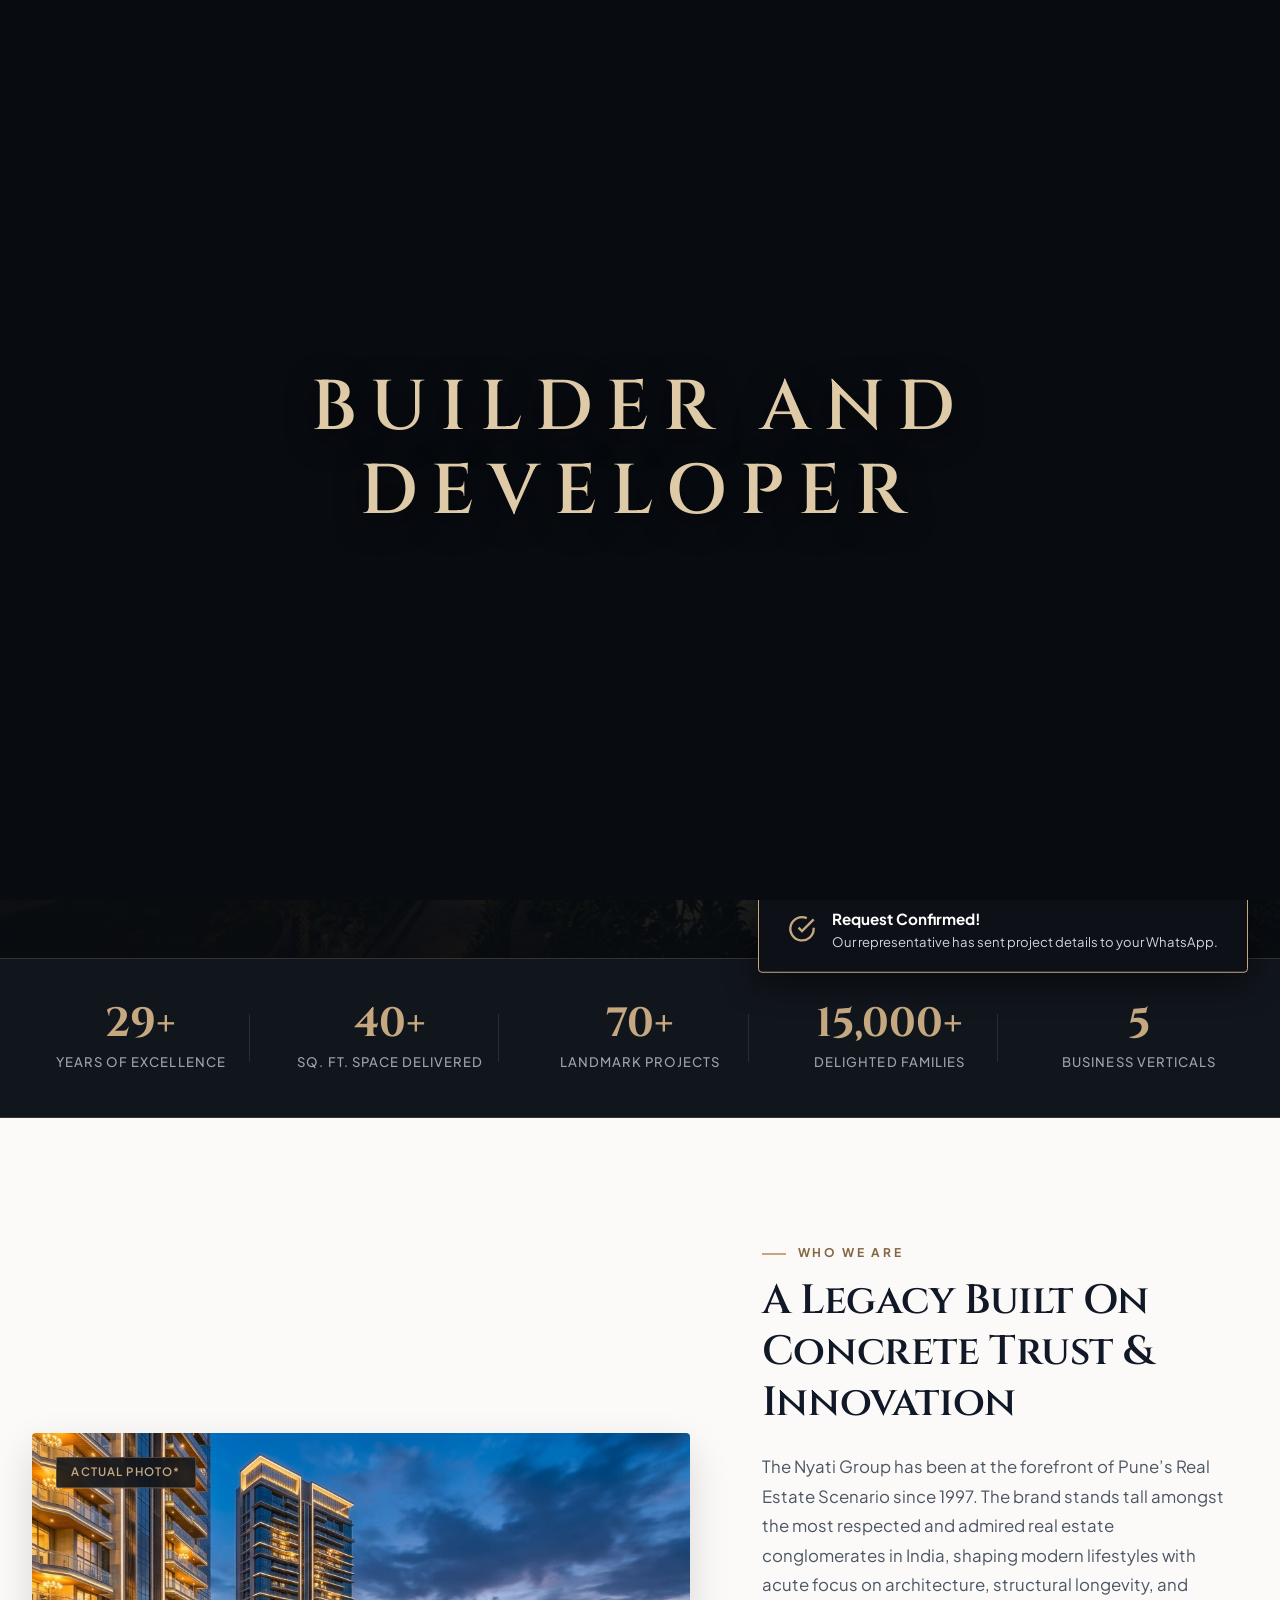
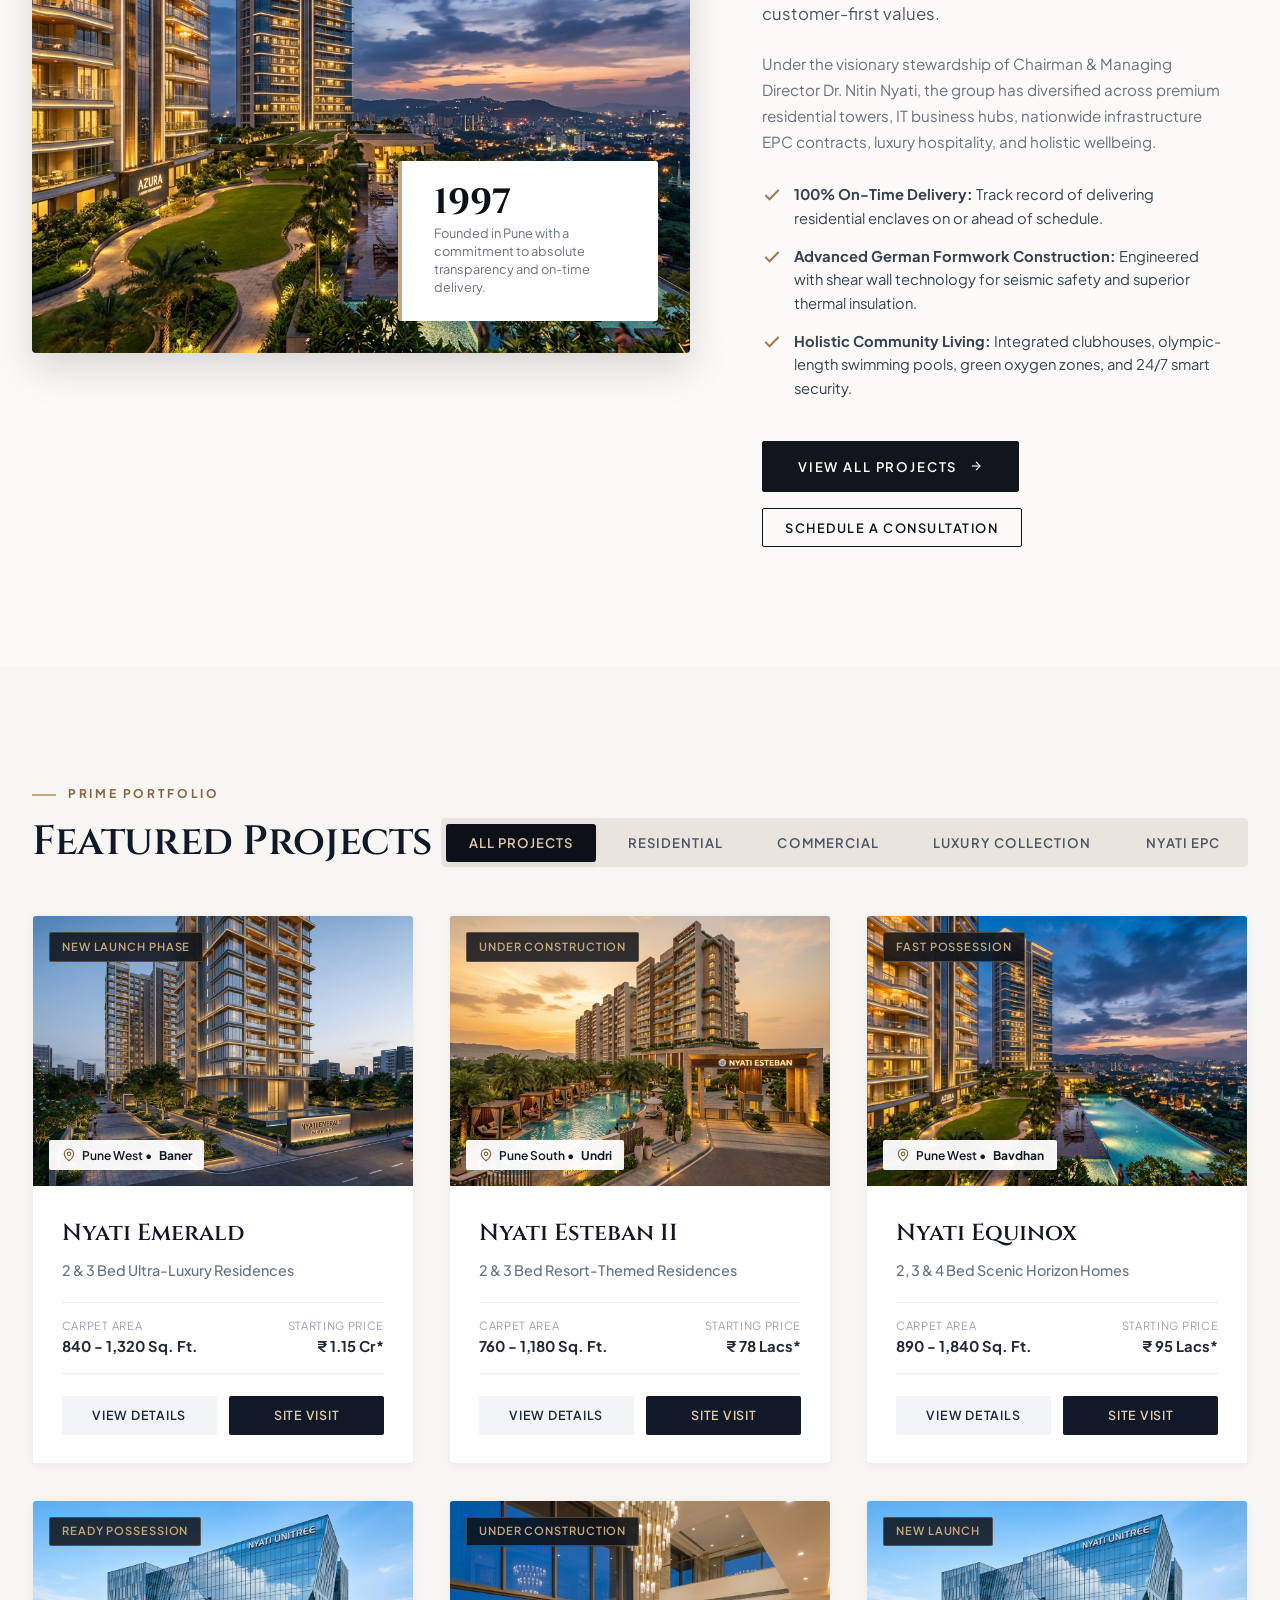
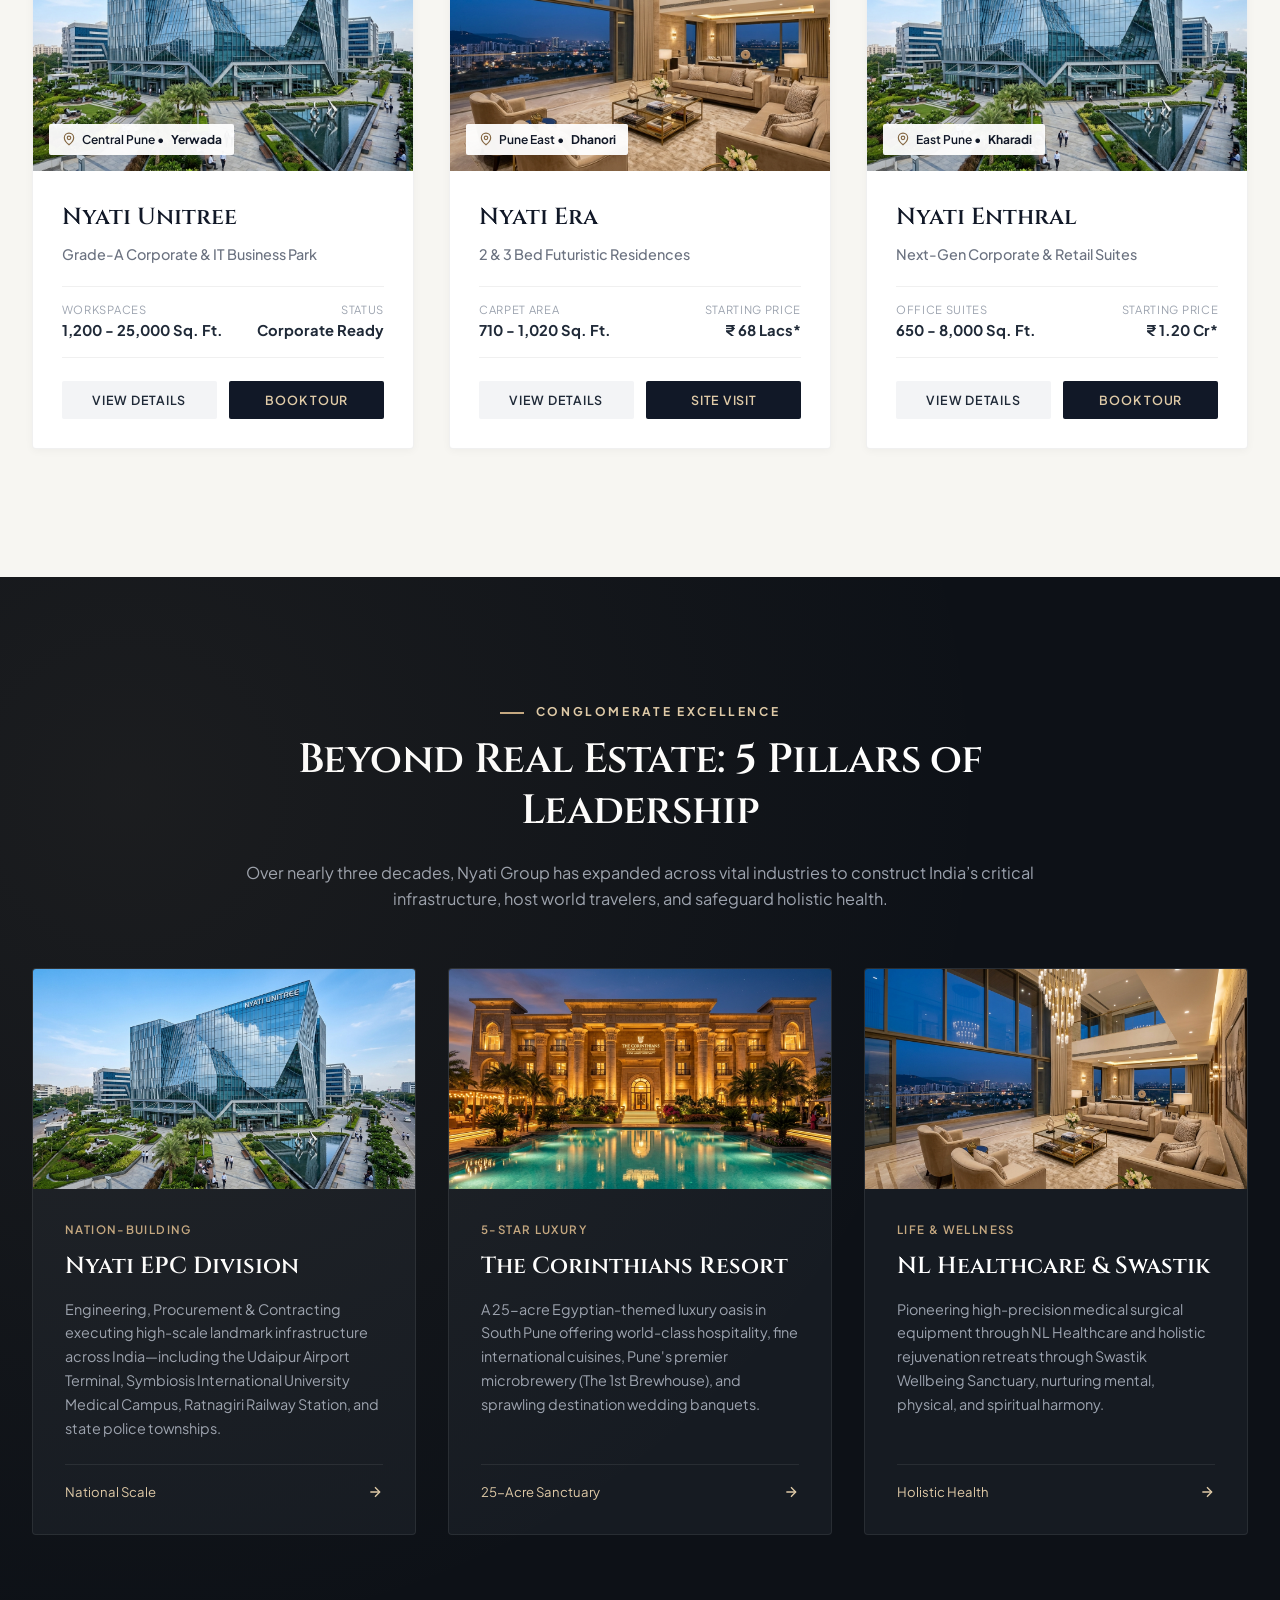
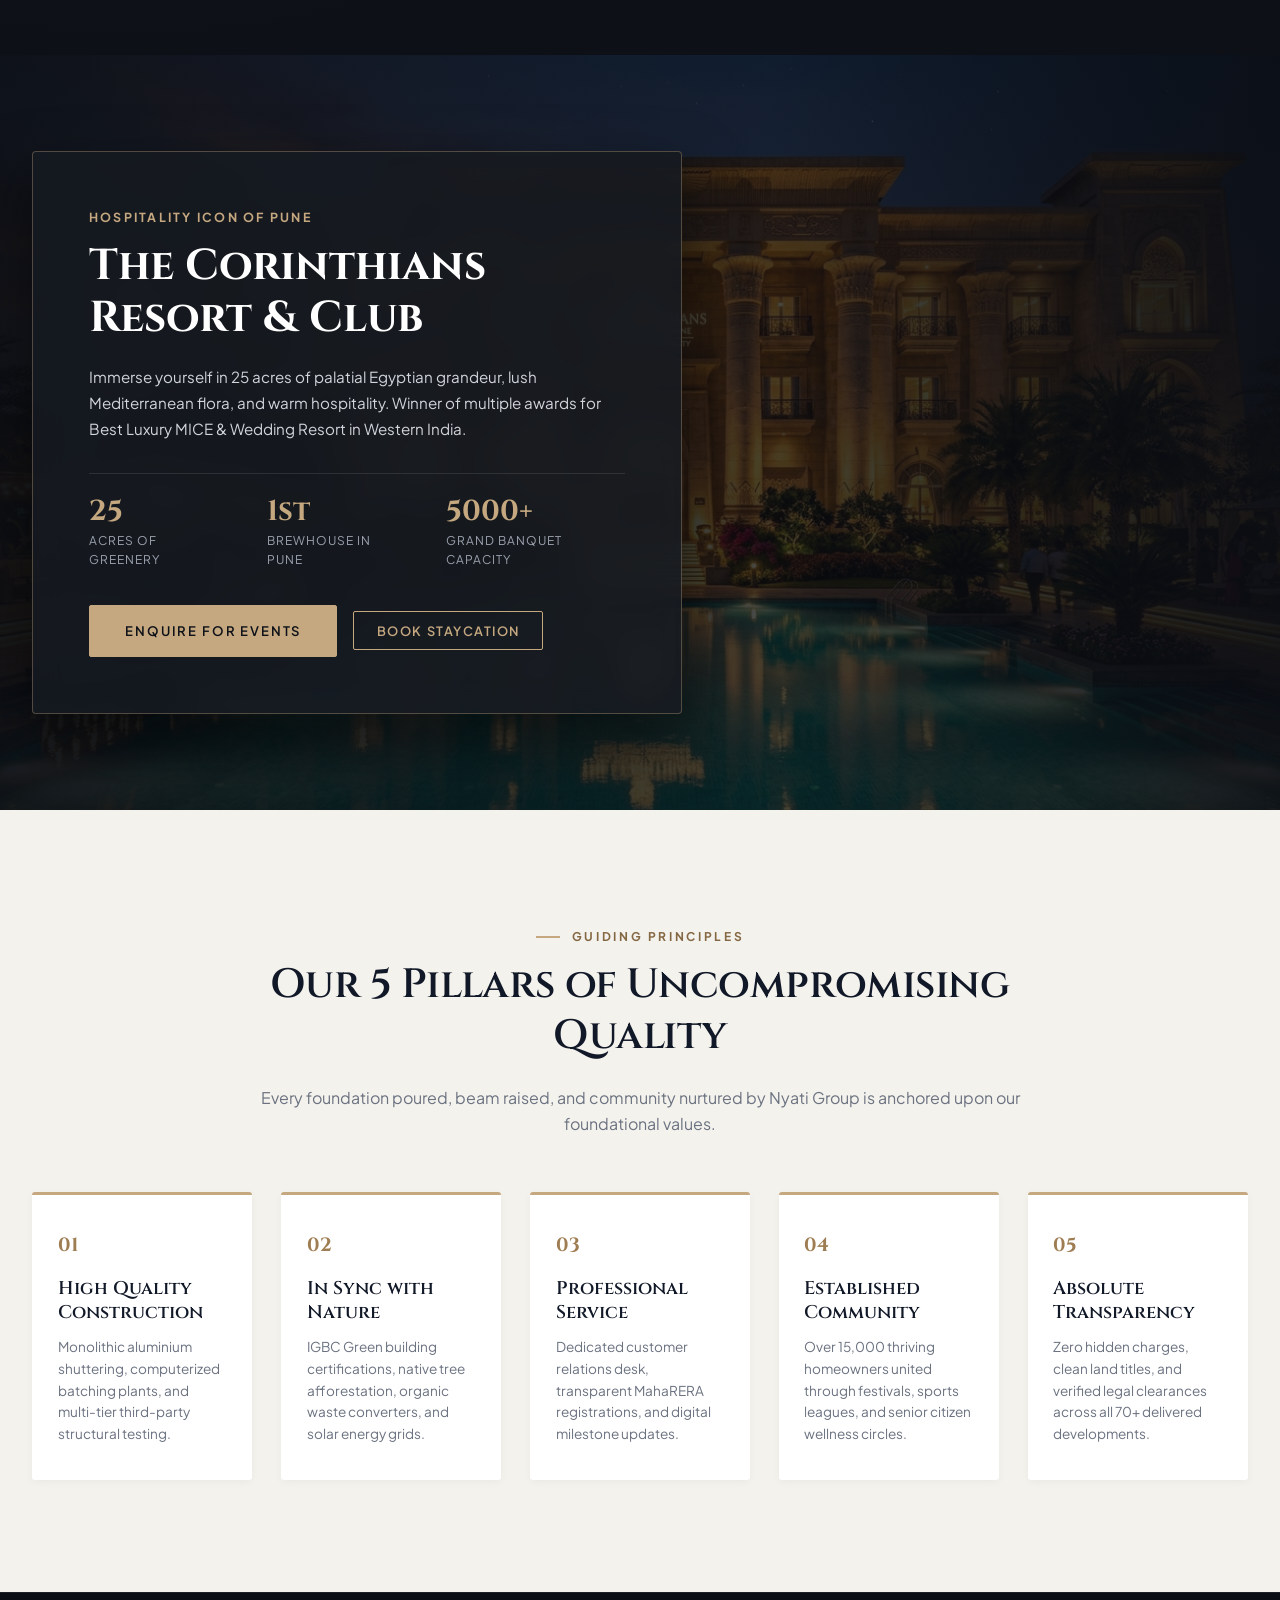
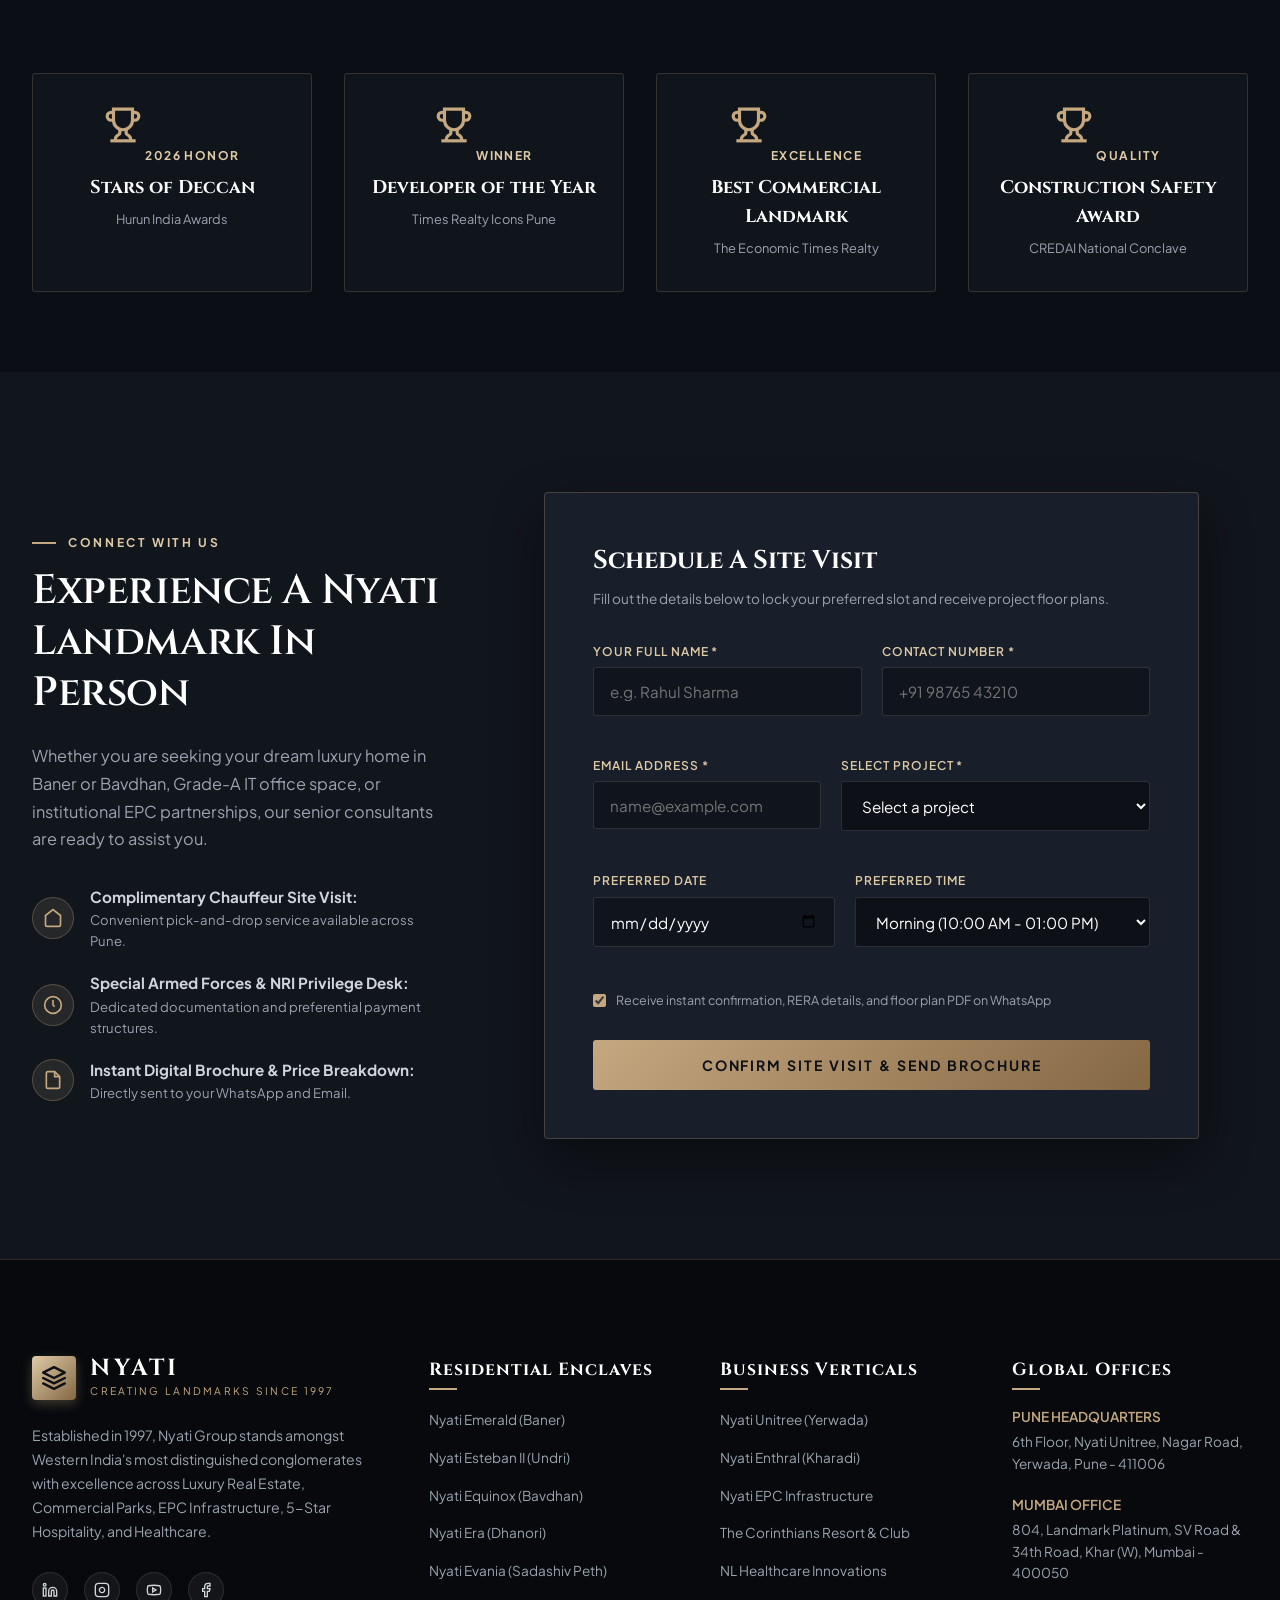
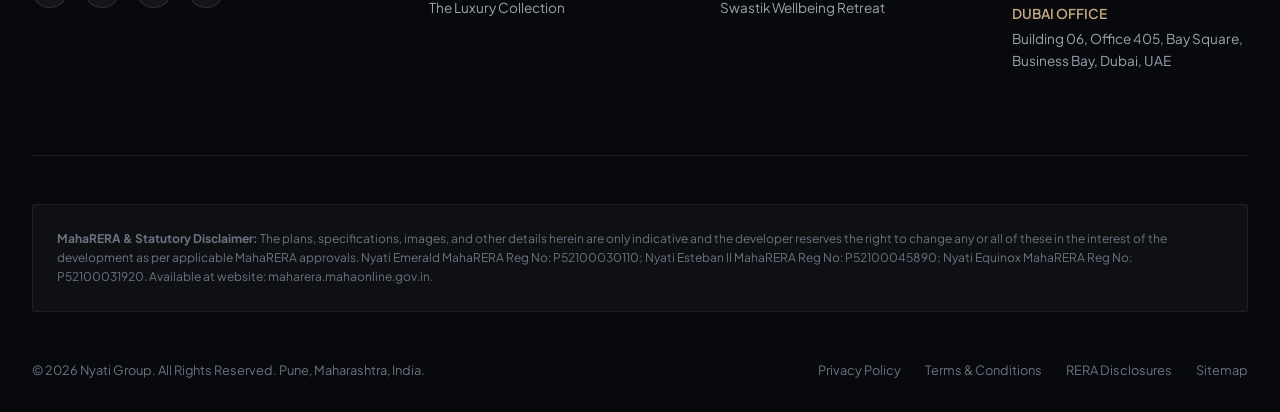
==== commit 68ecd127: "feat: minimal intro with exactly 3s NYATI -> 3s BUILDER AND DEVELOPER and no other elements" ====
--- a/index.html
+++ b/index.html
@@ -16,27 +16,17 @@
 </head>
 <body>
 
-  <!-- 2-Step Cinematic Intro Animation Overlay (NYATI -> BUILDERS & DEVELOPERS -> Slide Up) -->
+  <!-- 2-Step Cinematic Intro Animation Overlay (NYATI 3s -> BUILDER AND DEVELOPER 3s -> Slide Up) -->
   <div class="intro-curtain" id="introCurtain">
-    <button class="intro-skip-btn" onclick="skipIntro()">Skip</button>
-    <div class="intro-bg-glow"></div>
     <div class="intro-container">
-      <!-- Step 1: NYATI (shows for 2 sec) -->
+      <!-- Step 1: NYATI (shows for 3 sec) -->
       <div class="intro-text-step" id="introStep1">
-        <div class="intro-emblem-mini">
-          <svg viewBox="0 0 24 24" fill="none" stroke="currentColor" stroke-width="2.2" stroke-linecap="round" stroke-linejoin="round">
-            <polygon points="12 2 2 7 12 12 22 7 12 2" />
-            <polyline points="2 17 12 22 22 17" />
-            <polyline points="2 12 12 17 22 12" />
-          </svg>
-        </div>
         <h1 class="intro-huge-title">NYATI</h1>
       </div>
 
-      <!-- Step 2: BUILDER AND DEVELOPER (shows for 2 sec) -->
+      <!-- Step 2: BUILDER AND DEVELOPER (shows for 3 sec) -->
       <div class="intro-text-step" id="introStep2">
         <h2 class="intro-subtitle-title">BUILDER AND DEVELOPER</h2>
-        <span class="intro-sub-line">PUNE &bull; EST. 1997</span>
       </div>
     </div>
   </div>
--- a/styles.css
+++ b/styles.css
@@ -561,26 +561,17 @@
   display: none !important;
 }
 
-.intro-bg-glow {
-  position: absolute;
-  width: 700px;
-  height: 700px;
-  background: radial-gradient(circle, rgba(197, 168, 128, 0.16) 0%, transparent 65%);
-  border-radius: 50%;
-  filter: blur(50px);
-  pointer-events: none;
-}
-
 .intro-container {
   position: relative;
   z-index: 2;
   text-align: center;
   width: 100%;
   max-width: 900px;
-  min-height: 260px;
+  min-height: 240px;
   display: flex;
   justify-content: center;
   align-items: center;
+  padding: 0 1.5rem;
 }
 
 .intro-text-step {
@@ -619,69 +610,18 @@
   -webkit-background-clip: text;
   -webkit-text-fill-color: transparent;
   line-height: 1.1;
-  margin-top: 0.5rem;
   text-shadow: 0 10px 40px rgba(0, 0, 0, 0.8);
-}
-
-.intro-emblem-mini {
-  width: 58px;
-  height: 58px;
-  background: linear-gradient(135deg, var(--nyati-gold-light) 0%, var(--nyati-bronze) 100%);
-  display: flex;
-  align-items: center;
-  justify-content: center;
-  border-radius: 6px;
-  box-shadow: 0 0 35px rgba(197, 168, 128, 0.45);
-  margin-bottom: 0.8rem;
-}
-
-.intro-emblem-mini svg {
-  width: 34px;
-  height: 34px;
-  color: #080b10;
 }
 
 /* Step 2: BUILDER AND DEVELOPER */
 .intro-subtitle-title {
   font-family: var(--font-serif);
-  font-size: clamp(2.2rem, 5.2vw, 4rem);
+  font-size: clamp(2.4rem, 5.5vw, 4.4rem);
   font-weight: 600;
-  letter-spacing: 0.22em;
+  letter-spacing: 0.2em;
   color: var(--nyati-gold-light);
   line-height: 1.2;
   text-shadow: 0 8px 30px rgba(0, 0, 0, 0.8);
-}
-
-.intro-sub-line {
-  font-family: var(--font-sans);
-  font-size: 0.9rem;
-  text-transform: uppercase;
-  letter-spacing: 0.35em;
-  color: #9ca3af;
-  margin-top: 1.2rem;
-  display: inline-block;
-  border-top: 1px solid rgba(197, 168, 128, 0.35);
-  padding-top: 0.8rem;
-}
-
-.intro-skip-btn {
-  position: absolute;
-  top: 2rem;
-  right: 2.5rem;
-  color: #6b7280;
-  font-size: 0.75rem;
-  letter-spacing: 0.15em;
-  text-transform: uppercase;
-  padding: 0.5rem 1rem;
-  border: 1px solid rgba(255, 255, 255, 0.1);
-  border-radius: 2px;
-  transition: all var(--transition-fast);
-  z-index: 10;
-}
-
-.intro-skip-btn:hover {
-  color: var(--nyati-gold);
-  border-color: var(--nyati-gold);
 }
 
 /* ==========================================================================
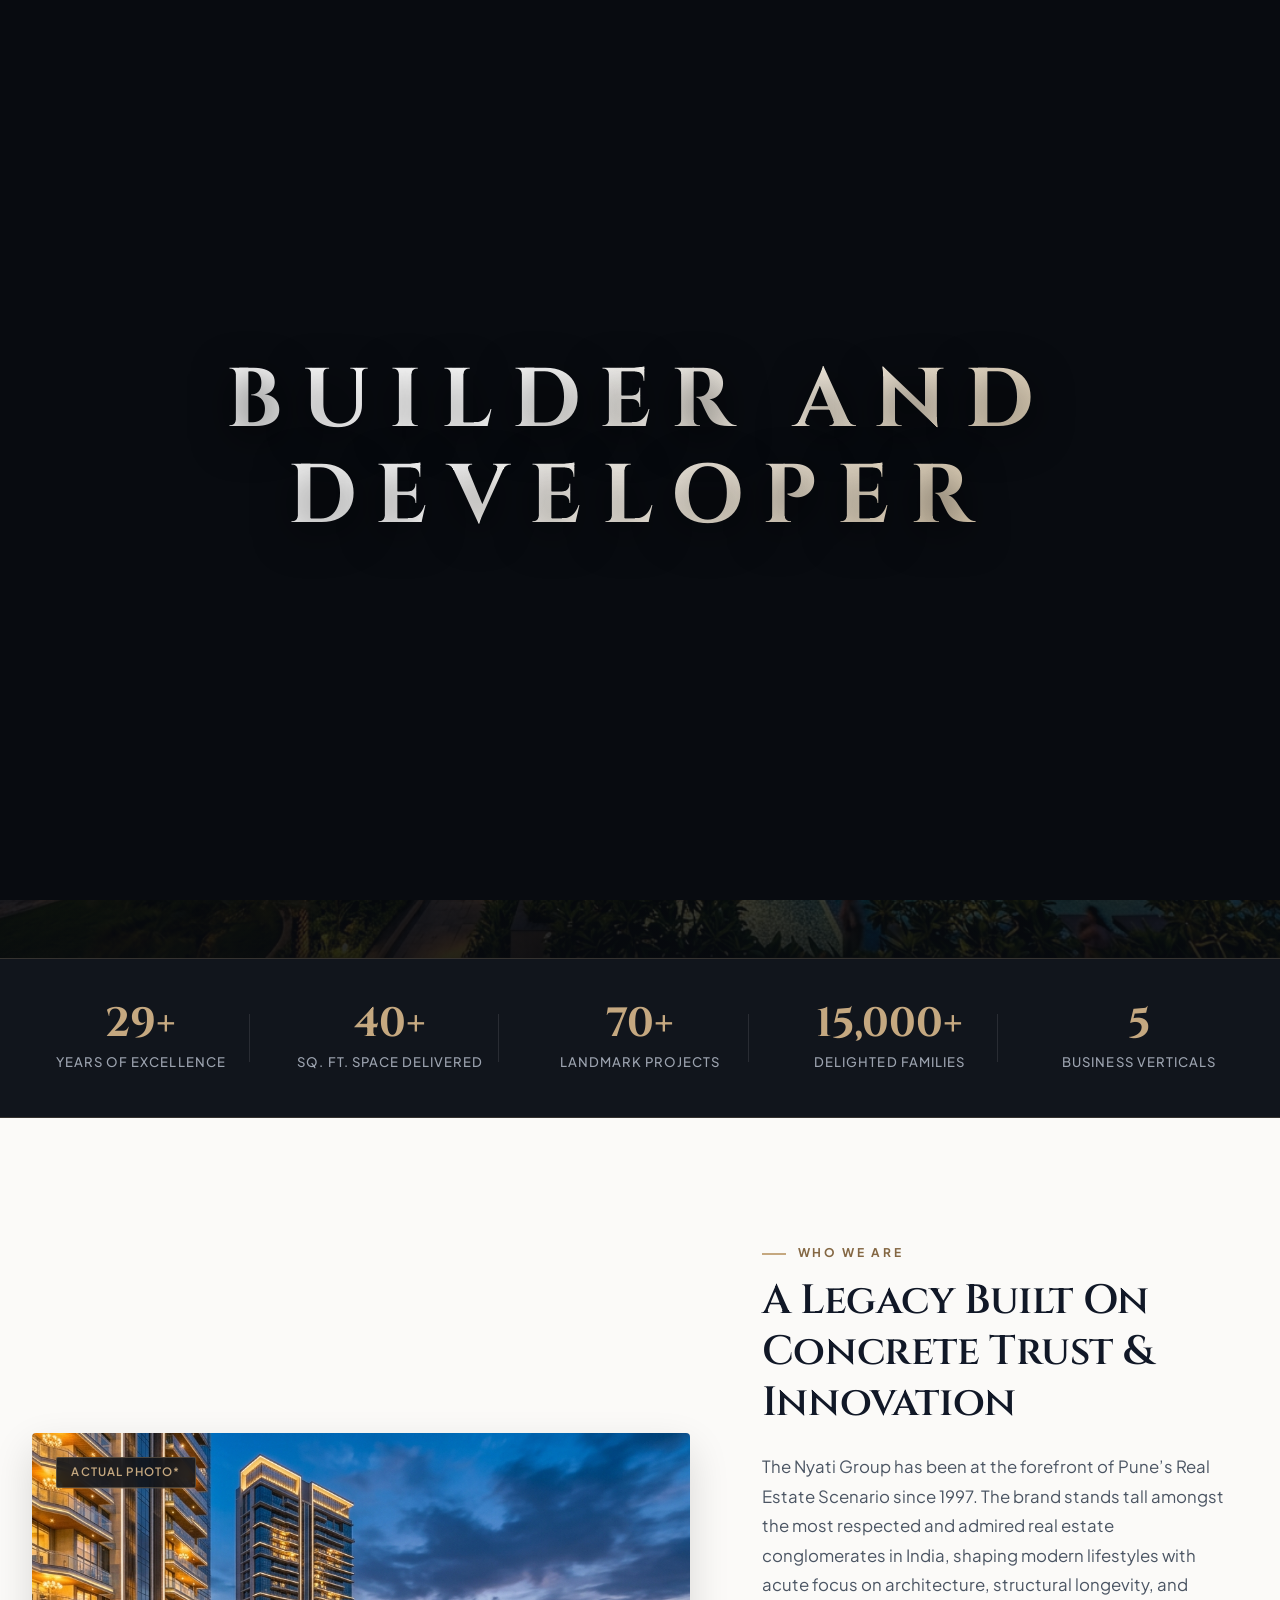
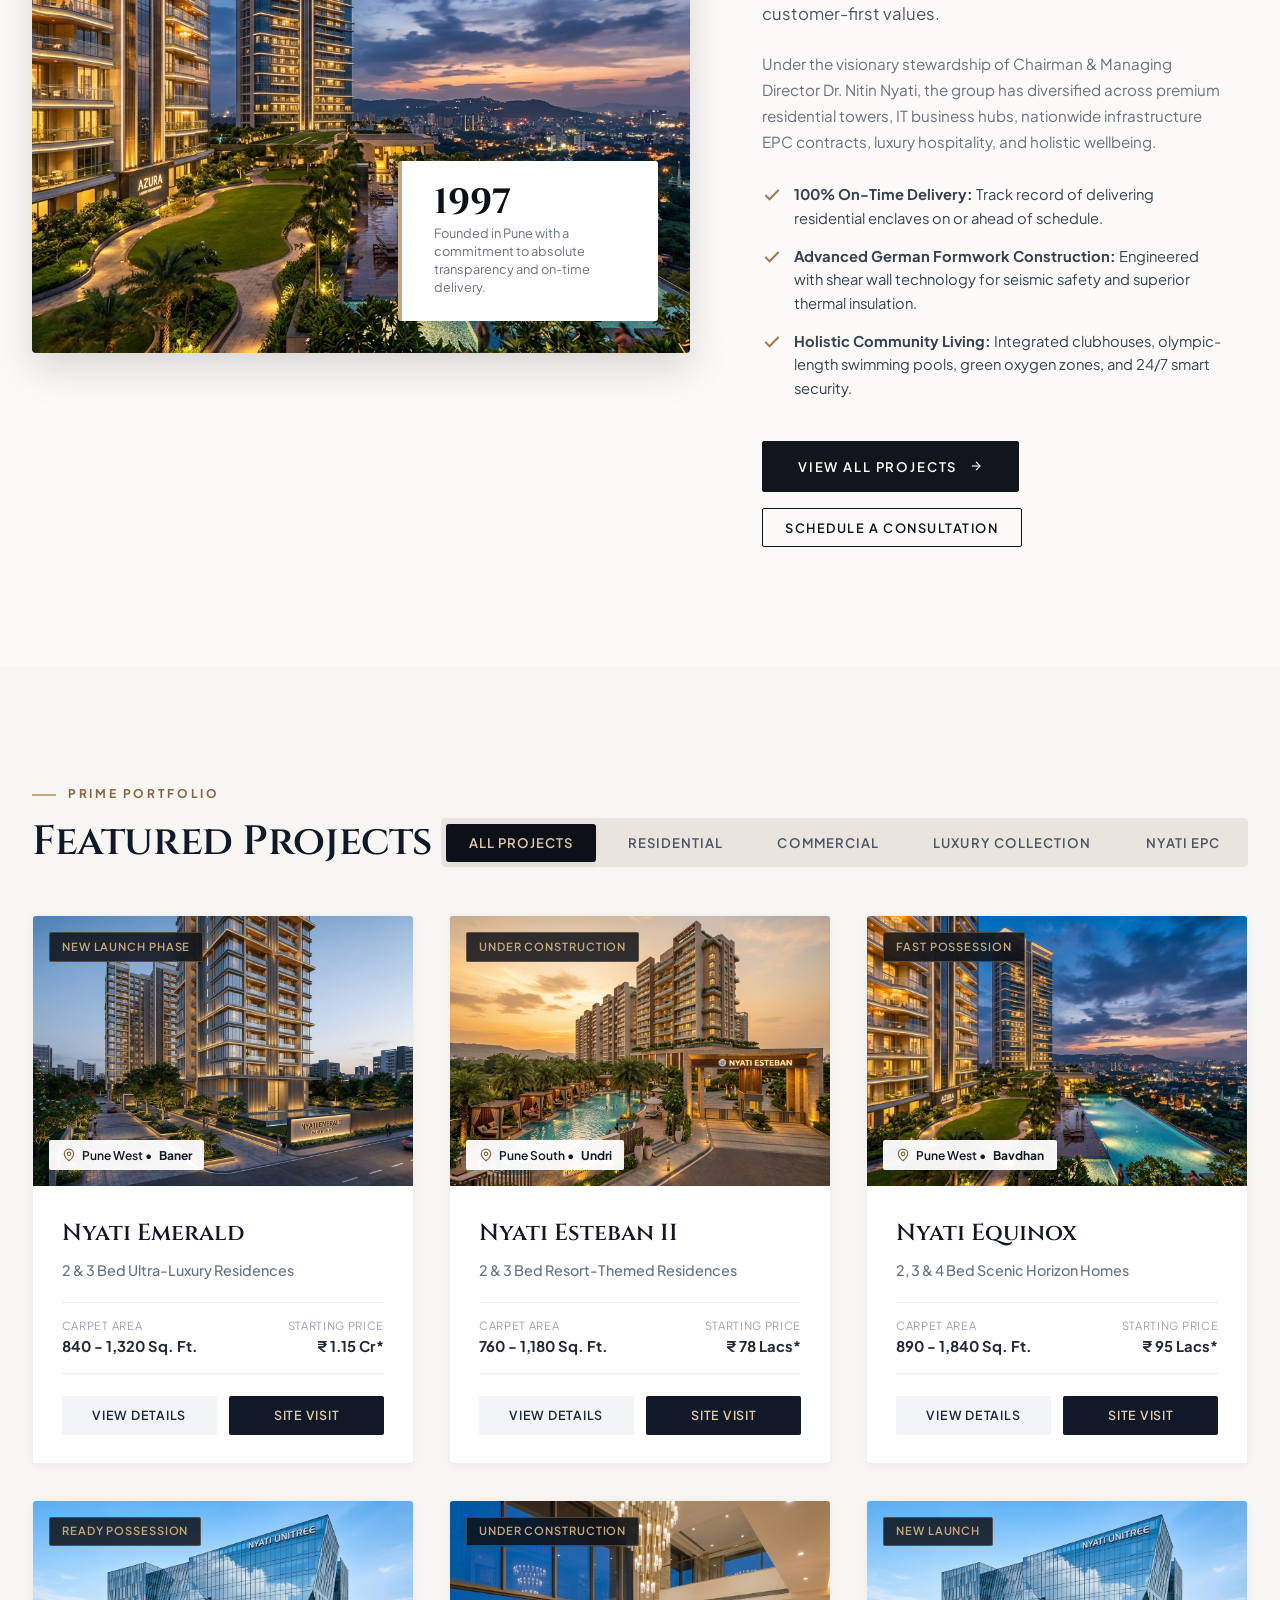
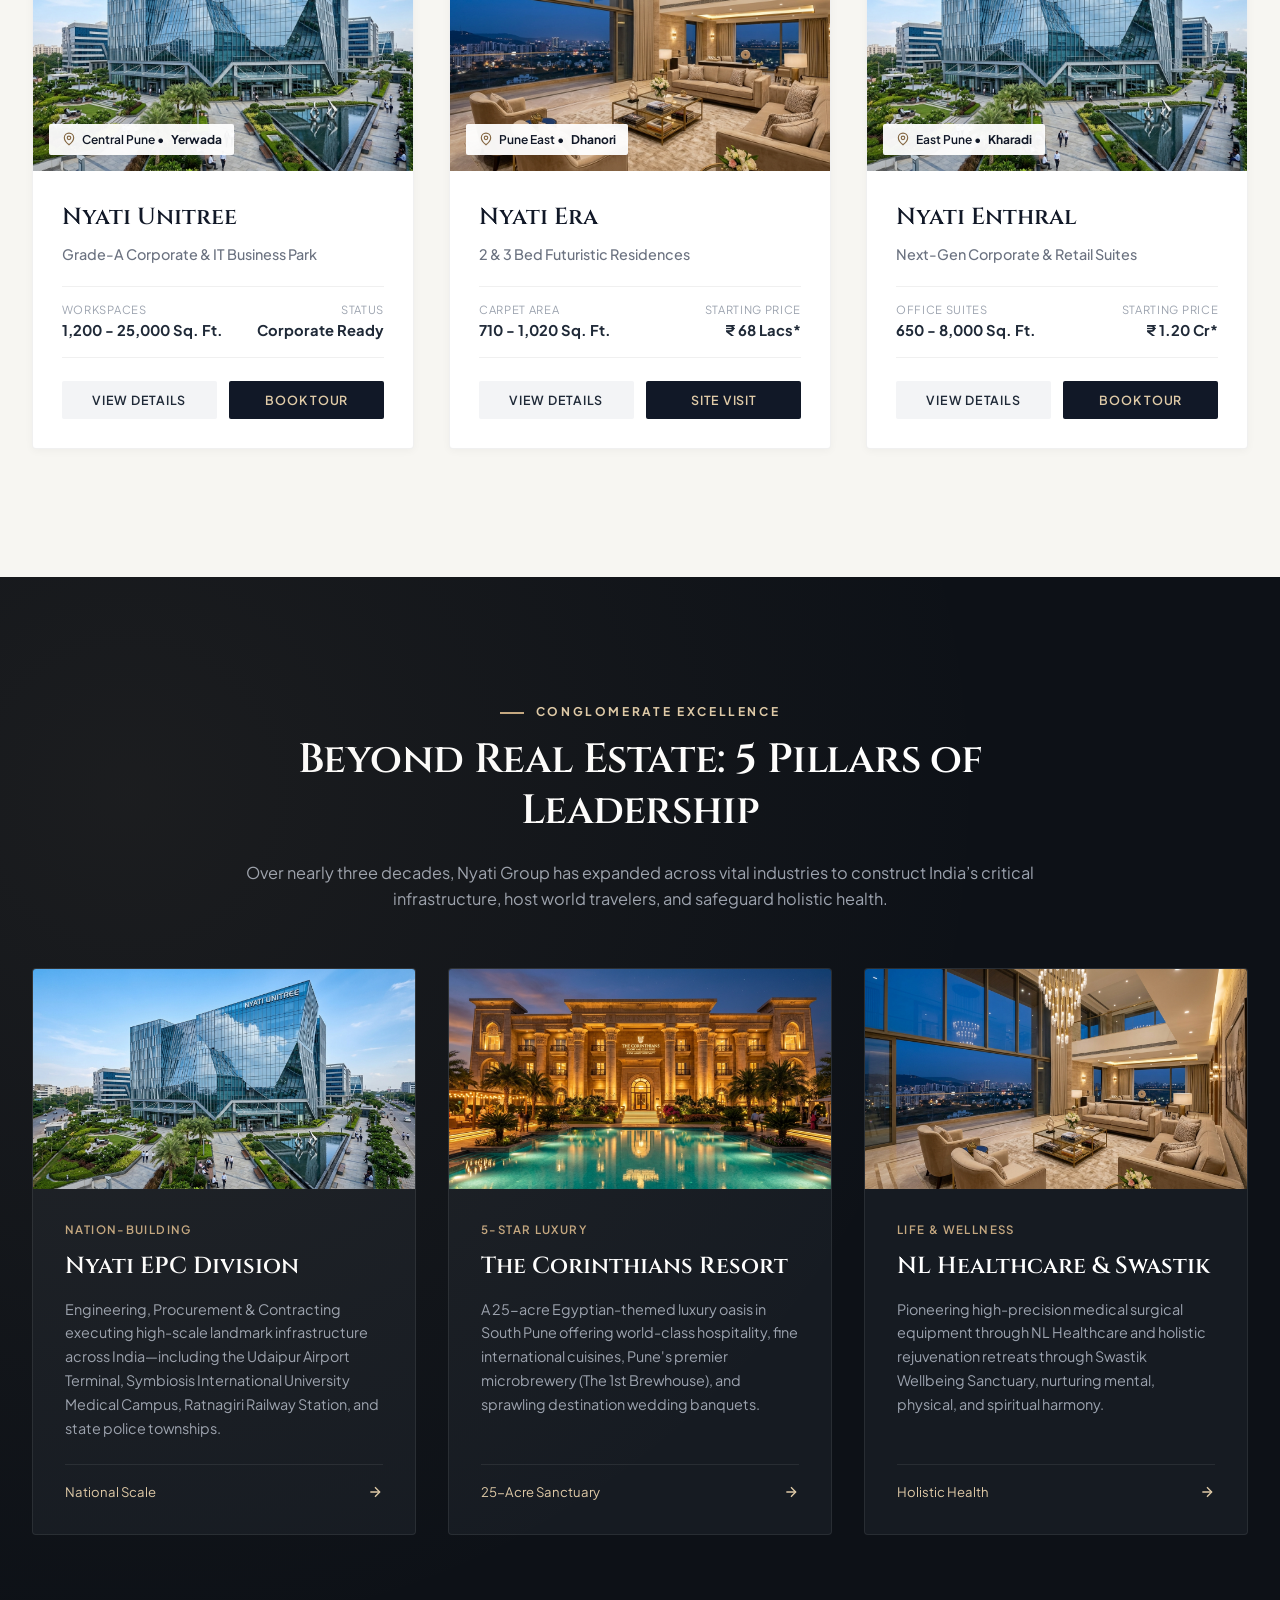
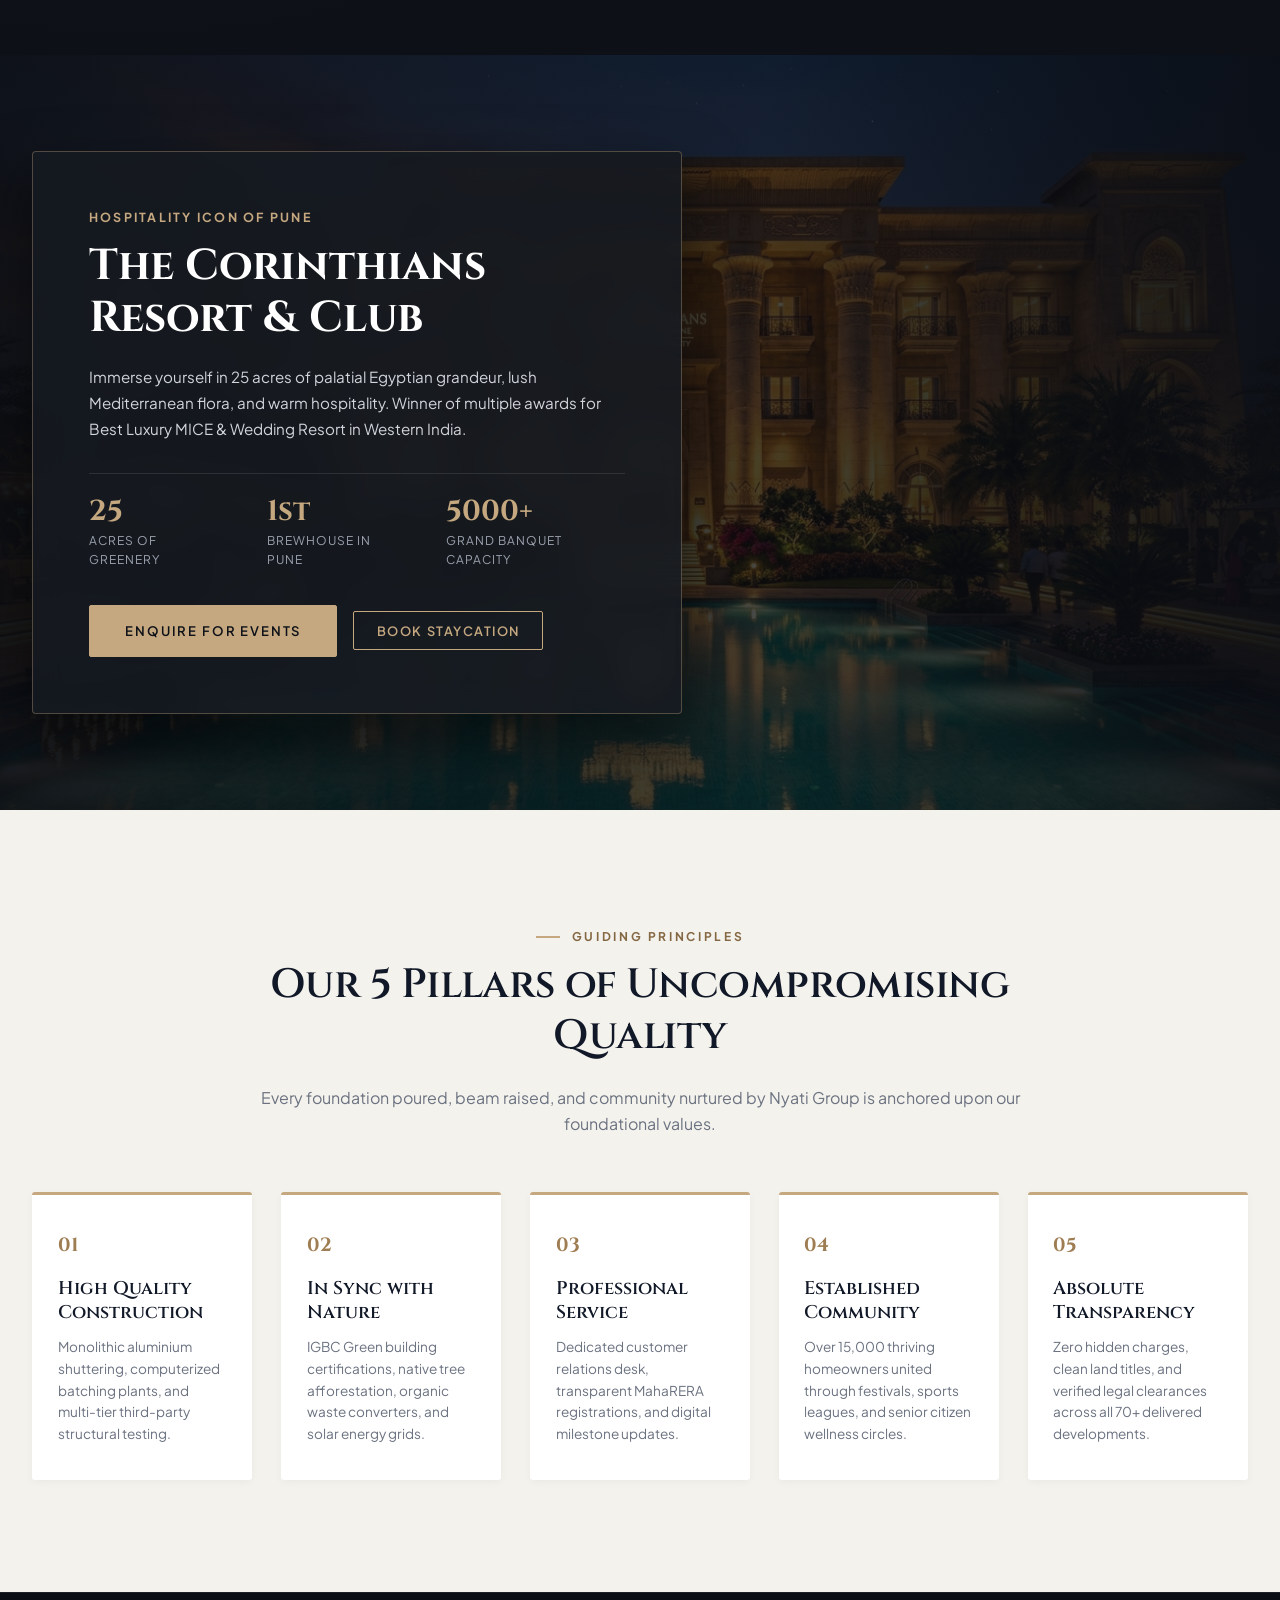
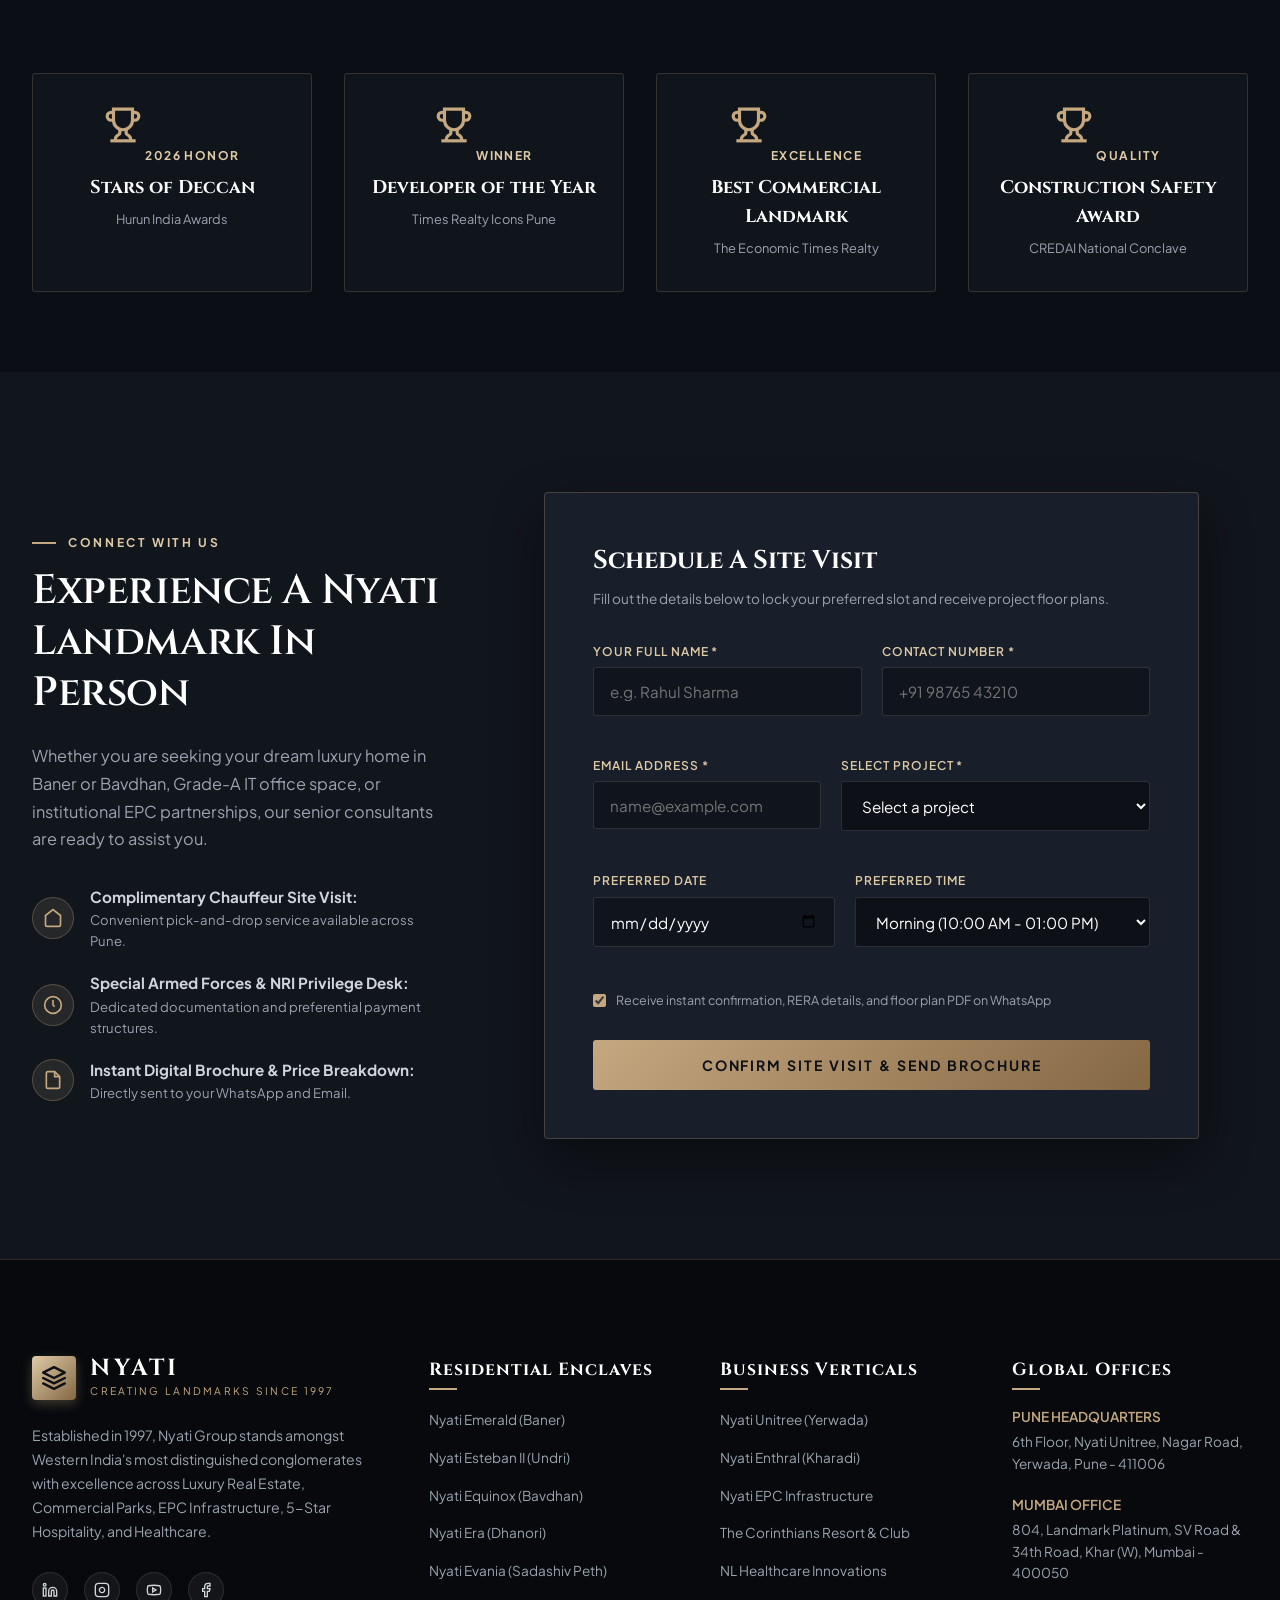
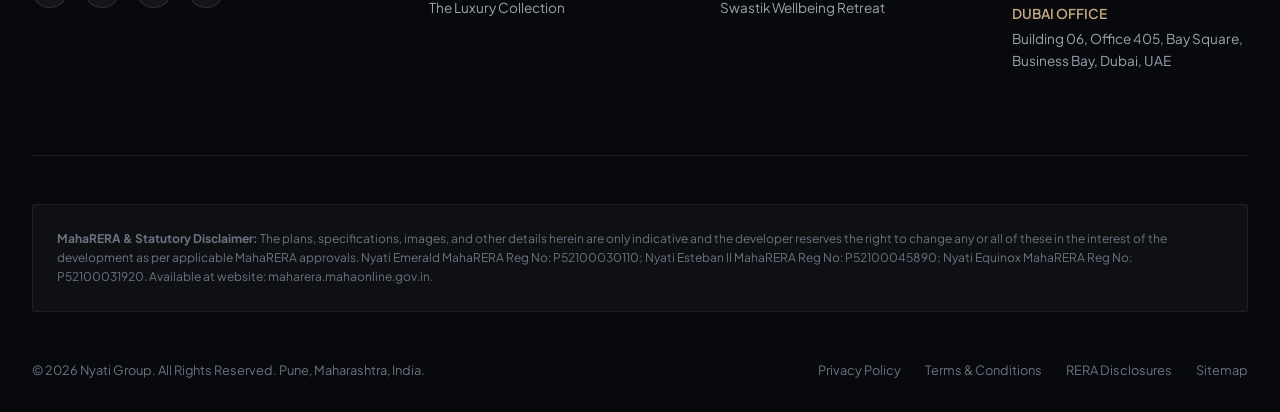
==== commit 1291de70: "fix: remove hero arrows and fix right edge bar" ====
--- a/index.html
+++ b/index.html
@@ -179,16 +179,7 @@
       <h2 class="hero-caption-title" id="heroCaptionTitle">Creating Landmarks, Crafting Lifestyles</h2>
     </div>
 
-    <!-- Slider Nav Controls (Prev, Counter, Next) -->
-    <div class="hero-slider-nav">
-      <button class="hero-nav-btn" onclick="prevHeroSlide()" aria-label="Previous Slide">
-        <svg width="20" height="20" viewBox="0 0 24 24" fill="none" stroke="currentColor" stroke-width="2"><path d="m15 18-6-6 6-6"/></svg>
-      </button>
-      <span class="hero-counter" id="heroSlideCounter">01 / 04</span>
-      <button class="hero-nav-btn" onclick="nextHeroSlide()" aria-label="Next Slide">
-        <svg width="20" height="20" viewBox="0 0 24 24" fill="none" stroke="currentColor" stroke-width="2"><path d="m9 18 6-6-6-6"/></svg>
-      </button>
-    </div>
+
   </section>
 
   <!-- Milestones & Credibility Strip -->
--- a/styles.css
+++ b/styles.css
@@ -57,6 +57,11 @@
   font-size: 16px;
   -webkit-font-smoothing: antialiased;
   -moz-osx-font-smoothing: grayscale;
+  width: 100%;
+  max-width: 100vw;
+  overflow-x: hidden;
+  scrollbar-width: none; /* Firefox */
+  -ms-overflow-style: none; /* IE and Edge */
 }
 
 body {
@@ -64,7 +69,21 @@
   color: var(--text-primary);
   background-color: var(--nyati-cream);
   line-height: 1.6;
+  width: 100%;
+  max-width: 100vw;
   overflow-x: hidden;
+  margin: 0;
+  padding: 0;
+  scrollbar-width: none; /* Firefox */
+  -ms-overflow-style: none; /* IE and Edge */
+}
+
+/* Hide scrollbar completely across all browsers */
+::-webkit-scrollbar,
+*::-webkit-scrollbar {
+  display: none !important;
+  width: 0 !important;
+  height: 0 !important;
 }
 
 img {
@@ -582,46 +601,39 @@
   align-items: center;
   justify-content: center;
   opacity: 0;
-  transform: translateY(20px) scale(0.96);
-  transition: opacity 0.6s cubic-bezier(0.16, 1, 0.3, 1), transform 0.6s cubic-bezier(0.16, 1, 0.3, 1);
+  transform: translateY(20px);
+  transition: opacity 1s cubic-bezier(0.4, 0, 0.2, 1), transform 1s cubic-bezier(0.4, 0, 0.2, 1);
   pointer-events: none;
 }
 
 .intro-text-step.active {
   opacity: 1;
-  transform: translateY(0) scale(1);
+  transform: translateY(0);
   pointer-events: auto;
 }
 
 .intro-text-step.exit {
   opacity: 0;
-  transform: translateY(-30px) scale(1.04);
-  transition: opacity 0.5s cubic-bezier(0.4, 0, 0.2, 1), transform 0.5s cubic-bezier(0.4, 0, 0.2, 1);
-}
-
-/* Step 1: NYATI */
-.intro-huge-title {
+  transform: translateY(-20px);
+  transition: opacity 1s cubic-bezier(0.4, 0, 0.2, 1), transform 1s cubic-bezier(0.4, 0, 0.2, 1);
+}
+
+/* Step 1 & Step 2: SAME FONT, SAME COLOR, SAME SIZE */
+.intro-huge-title,
+.intro-subtitle-title {
   font-family: var(--font-serif);
-  font-size: clamp(3.8rem, 8.5vw, 6.8rem);
+  font-size: clamp(2.8rem, 6.5vw, 5.2rem);
   font-weight: 700;
-  letter-spacing: 0.28em;
+  letter-spacing: 0.24em;
+  text-align: center;
+  line-height: 1.15;
   color: #ffffff;
-  background: linear-gradient(135deg, #ffffff 40%, var(--nyati-gold-light) 100%);
+  background: linear-gradient(135deg, #ffffff 35%, var(--nyati-gold-light) 100%);
   -webkit-background-clip: text;
   -webkit-text-fill-color: transparent;
-  line-height: 1.1;
   text-shadow: 0 10px 40px rgba(0, 0, 0, 0.8);
-}
-
-/* Step 2: BUILDER AND DEVELOPER */
-.intro-subtitle-title {
-  font-family: var(--font-serif);
-  font-size: clamp(2.4rem, 5.5vw, 4.4rem);
-  font-weight: 600;
-  letter-spacing: 0.2em;
-  color: var(--nyati-gold-light);
-  line-height: 1.2;
-  text-shadow: 0 8px 30px rgba(0, 0, 0, 0.8);
+  margin: 0;
+  padding: 0;
 }
 
 /* ==========================================================================
@@ -670,8 +682,7 @@
   content: '';
   position: absolute;
   inset: 0;
-  background: linear-gradient(to top, rgba(8, 11, 16, 0.95) 0%, rgba(8, 11, 16, 0.15) 50%, rgba(8, 11, 16, 0.5) 100%),
-              radial-gradient(circle at center, transparent 40%, rgba(8, 11, 16, 0.6) 100%);
+  background: linear-gradient(to top, rgba(8, 11, 16, 0.85) 0%, rgba(8, 11, 16, 0.08) 50%, rgba(8, 11, 16, 0.4) 100%);
 }
 
 .hero-slide-caption {
@@ -702,44 +713,9 @@
   color: #ffffff;
 }
 
+/* Slider nav hidden per user request */
 .hero-slider-nav {
-  position: absolute;
-  bottom: 3.5rem;
-  right: 3.5rem;
-  z-index: 10;
-  display: flex;
-  align-items: center;
-  gap: 1.2rem;
-}
-
-.hero-counter {
-  font-family: var(--font-serif);
-  font-size: 1rem;
-  color: var(--nyati-gold-light);
-  letter-spacing: 0.15em;
-  min-width: 60px;
-  text-align: center;
-}
-
-.hero-nav-btn {
-  width: 48px;
-  height: 48px;
-  border-radius: 50%;
-  background: rgba(13, 17, 23, 0.6);
-  border: 1px solid rgba(197, 168, 128, 0.35);
-  backdrop-filter: blur(8px);
-  color: #ffffff;
-  display: flex;
-  align-items: center;
-  justify-content: center;
-  transition: all var(--transition-fast);
-}
-
-.hero-nav-btn:hover {
-  background: var(--nyati-gold);
-  color: #080b10;
-  border-color: var(--nyati-gold);
-  transform: scale(1.08);
+  display: none !important;
 }
 
 /* ==========================================================================
@@ -1947,11 +1923,17 @@
   display: flex;
   align-items: center;
   gap: 1rem;
-  transform: translateY(120%);
-  transition: transform var(--transition-smooth);
+  opacity: 0;
+  visibility: hidden;
+  pointer-events: none;
+  transform: translateY(30px);
+  transition: all var(--transition-smooth);
 }
 
 .toast-notification.show {
+  opacity: 1;
+  visibility: visible;
+  pointer-events: auto;
   transform: translateY(0);
 }
 
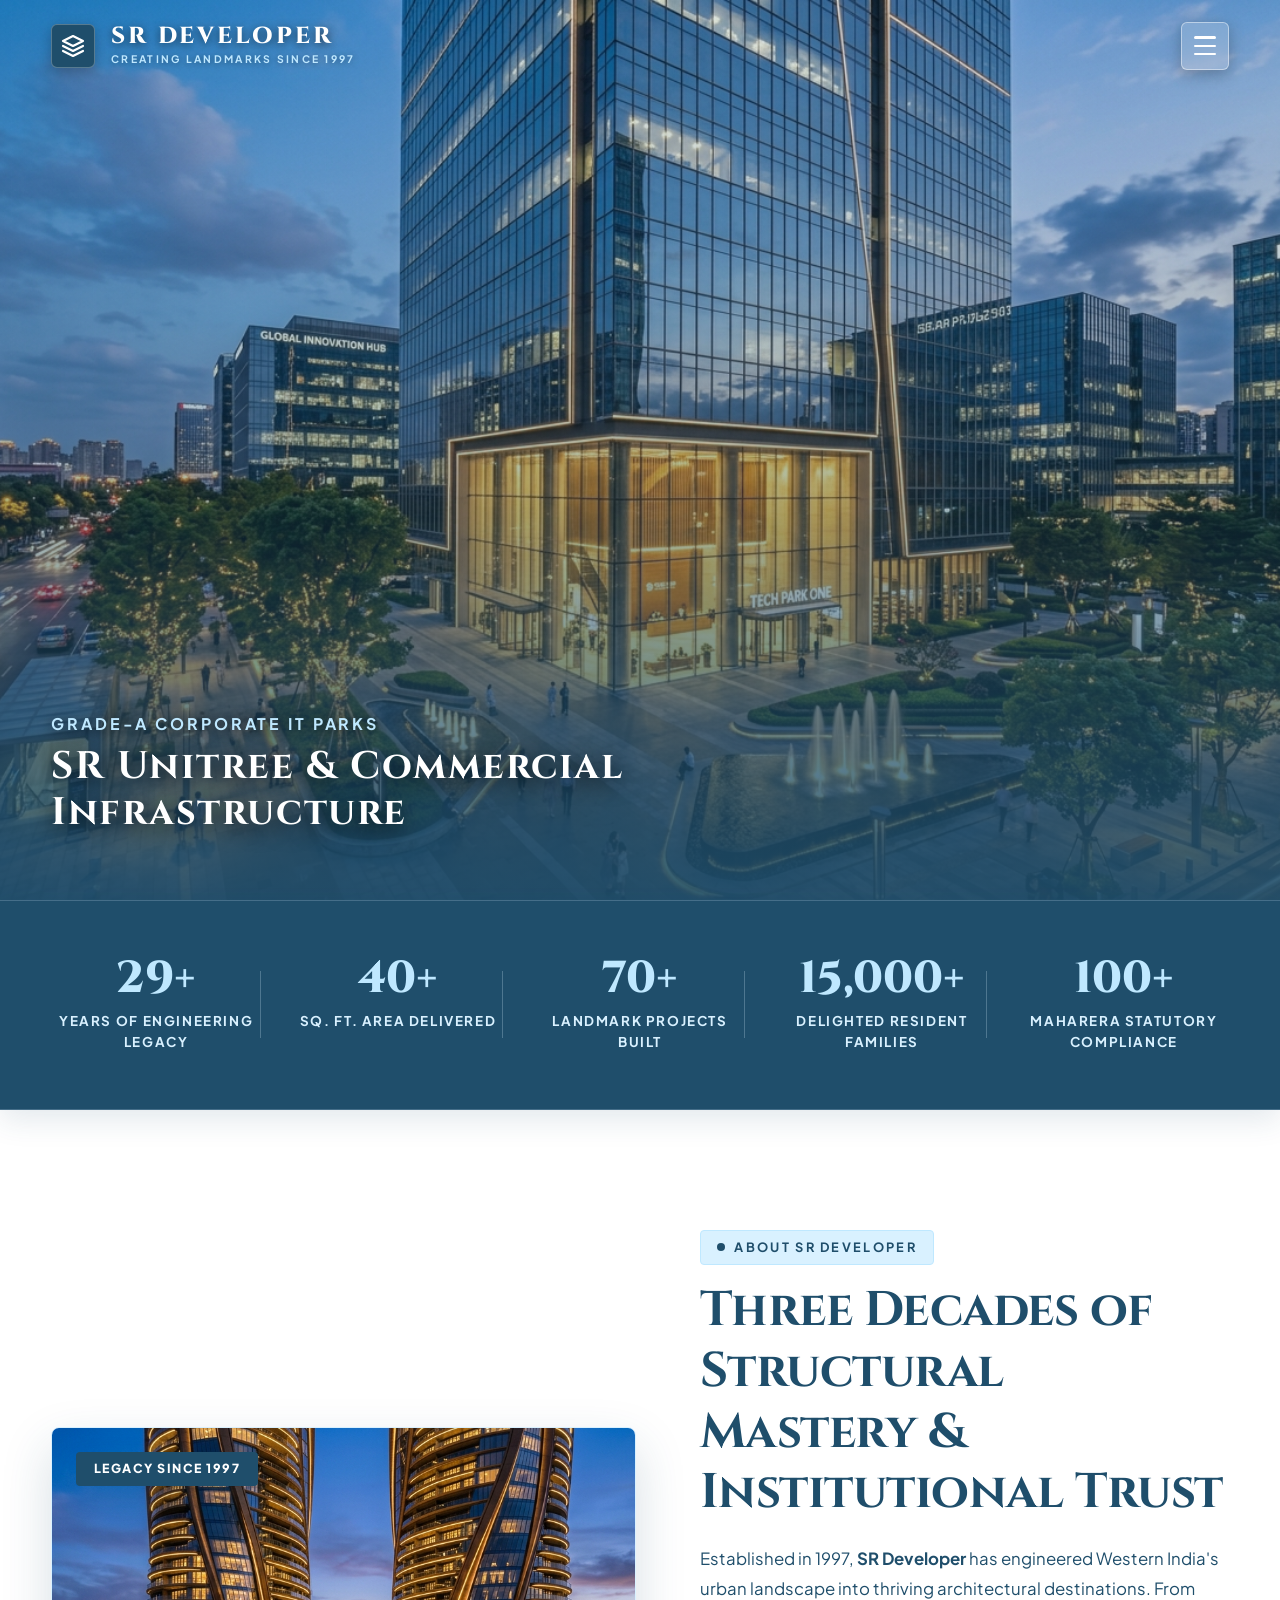
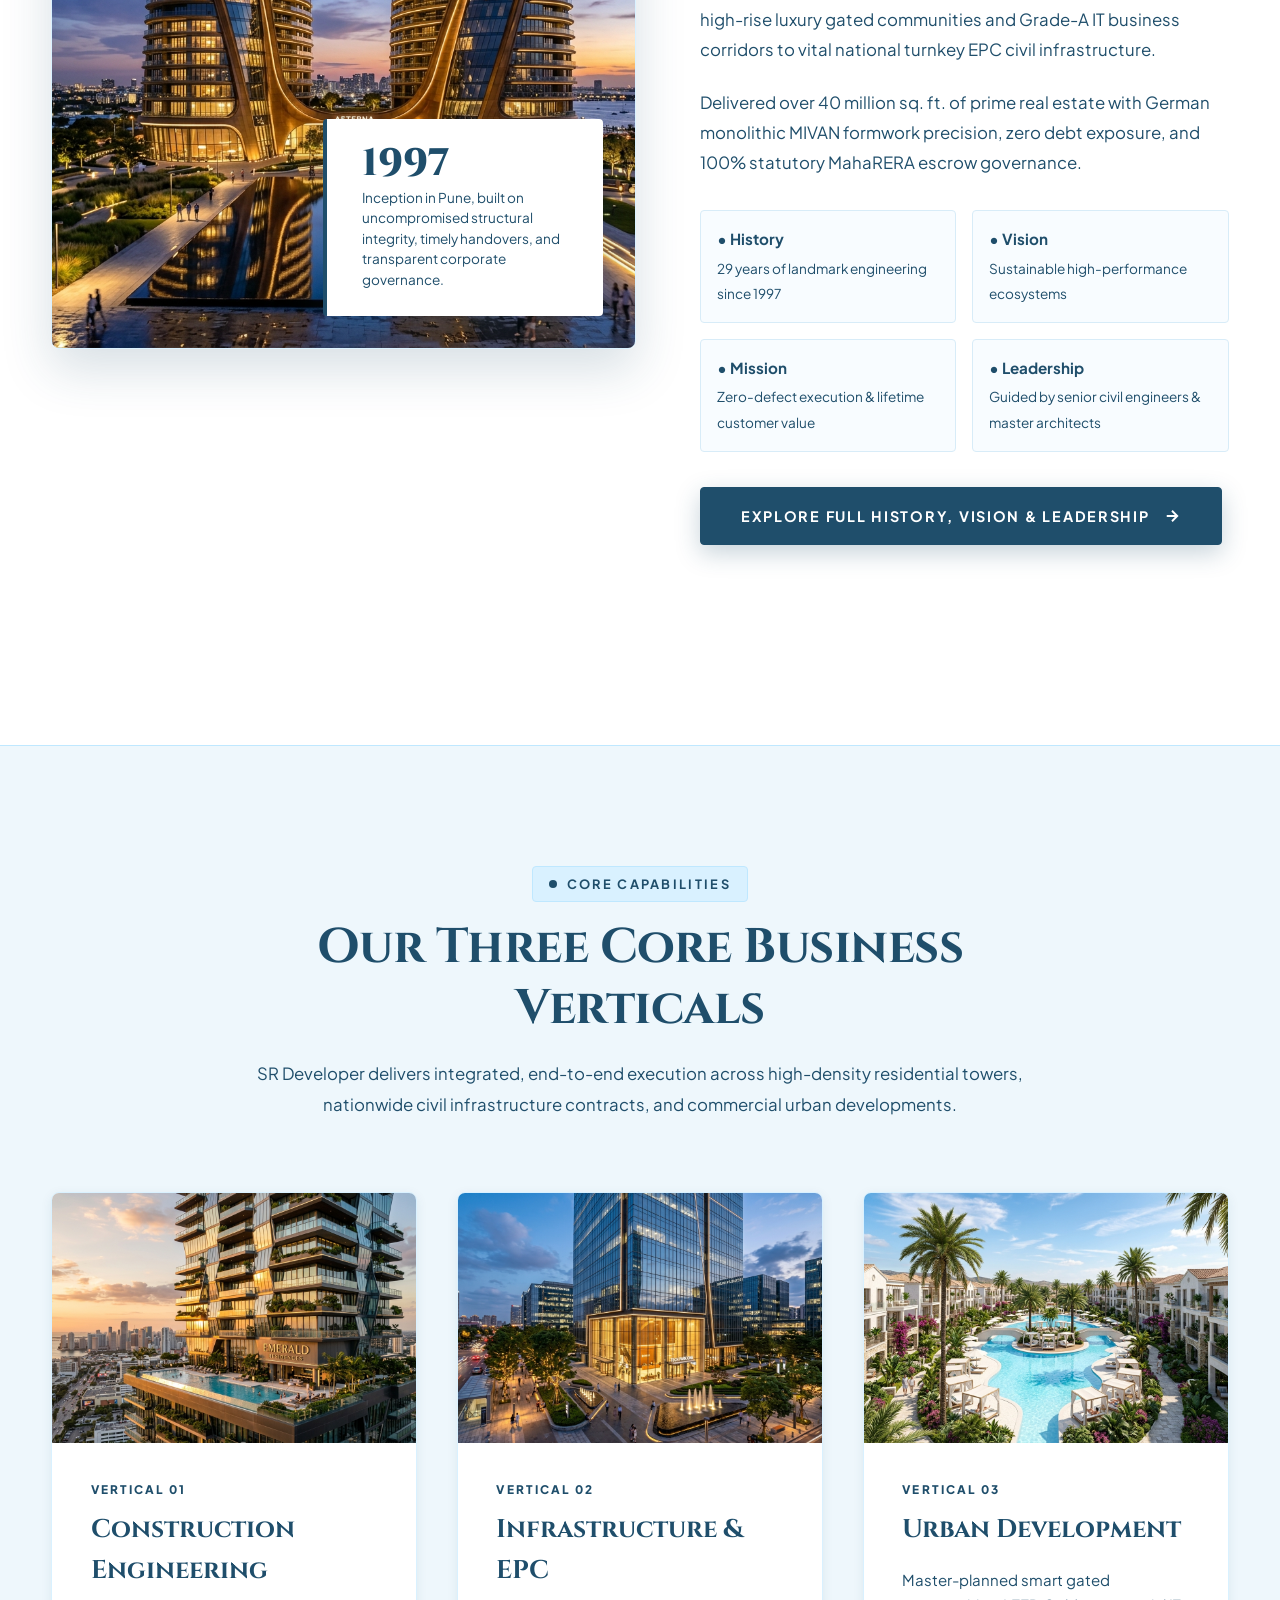
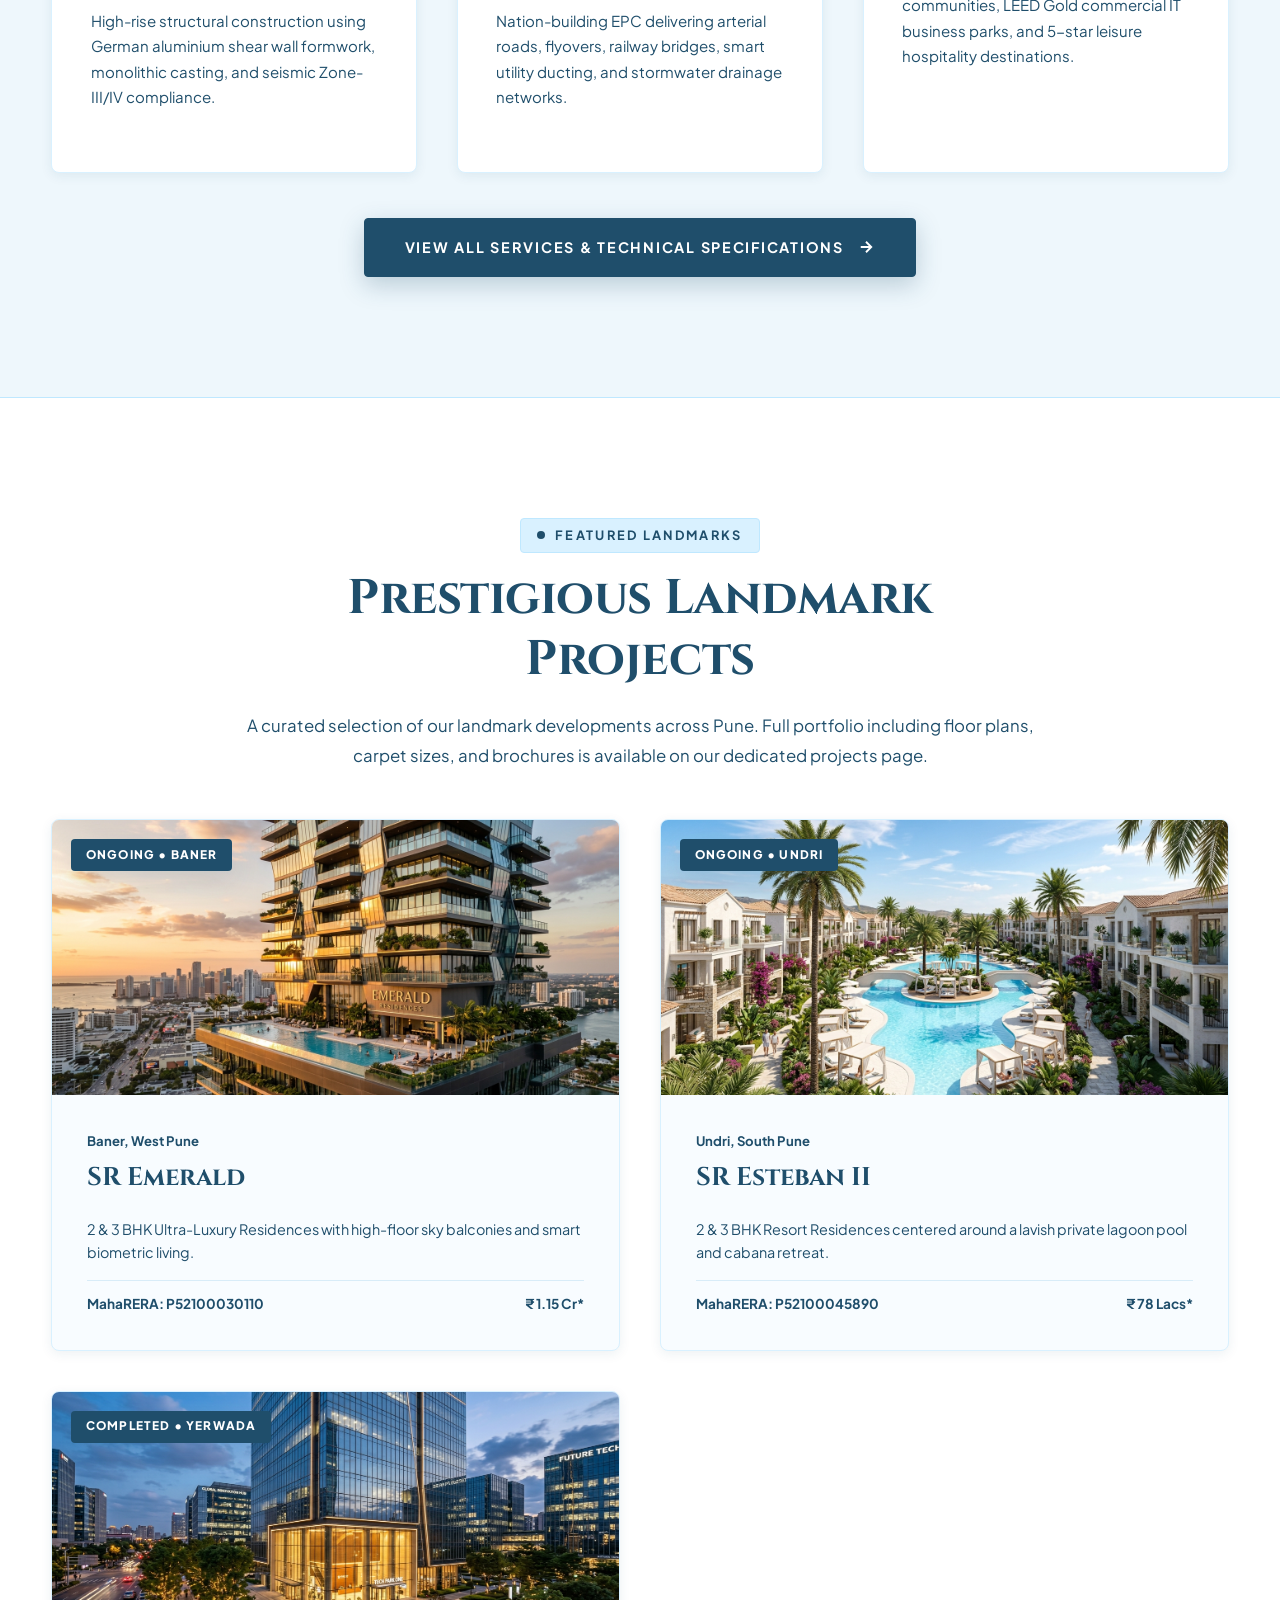
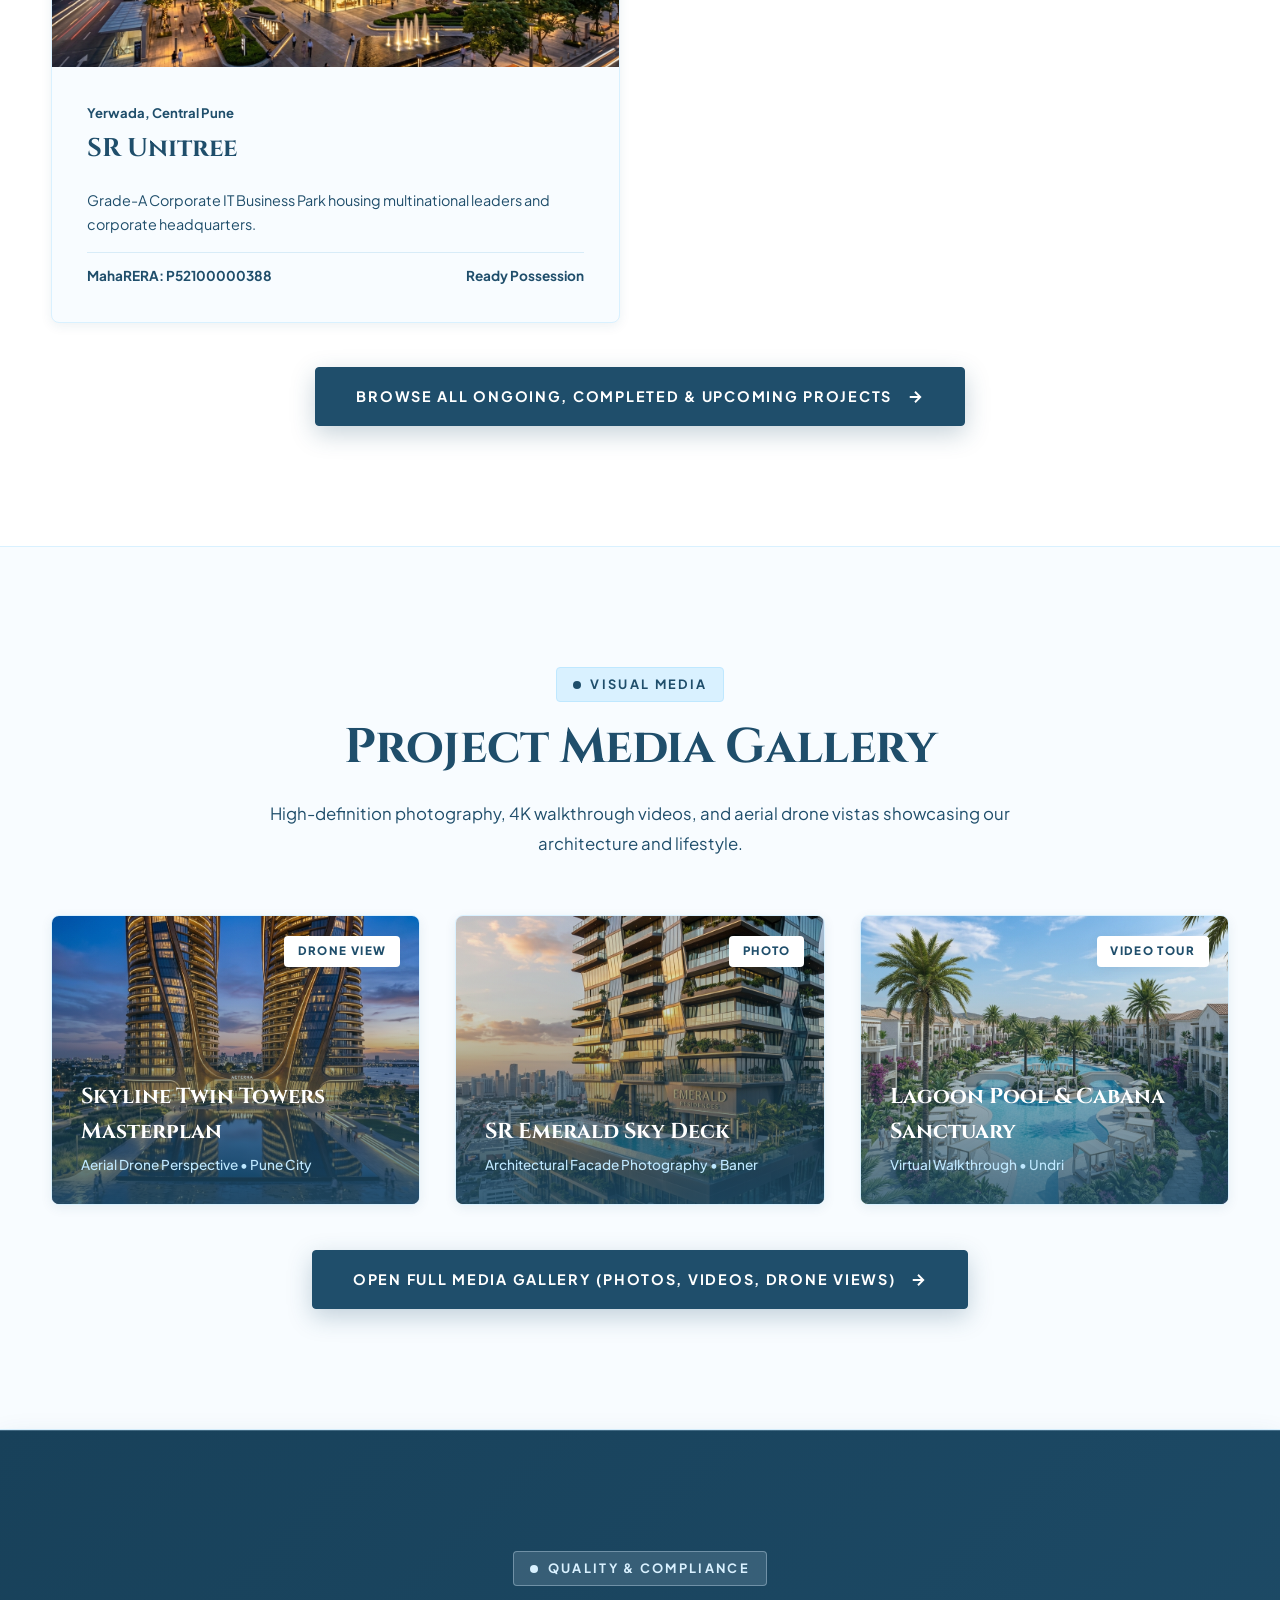
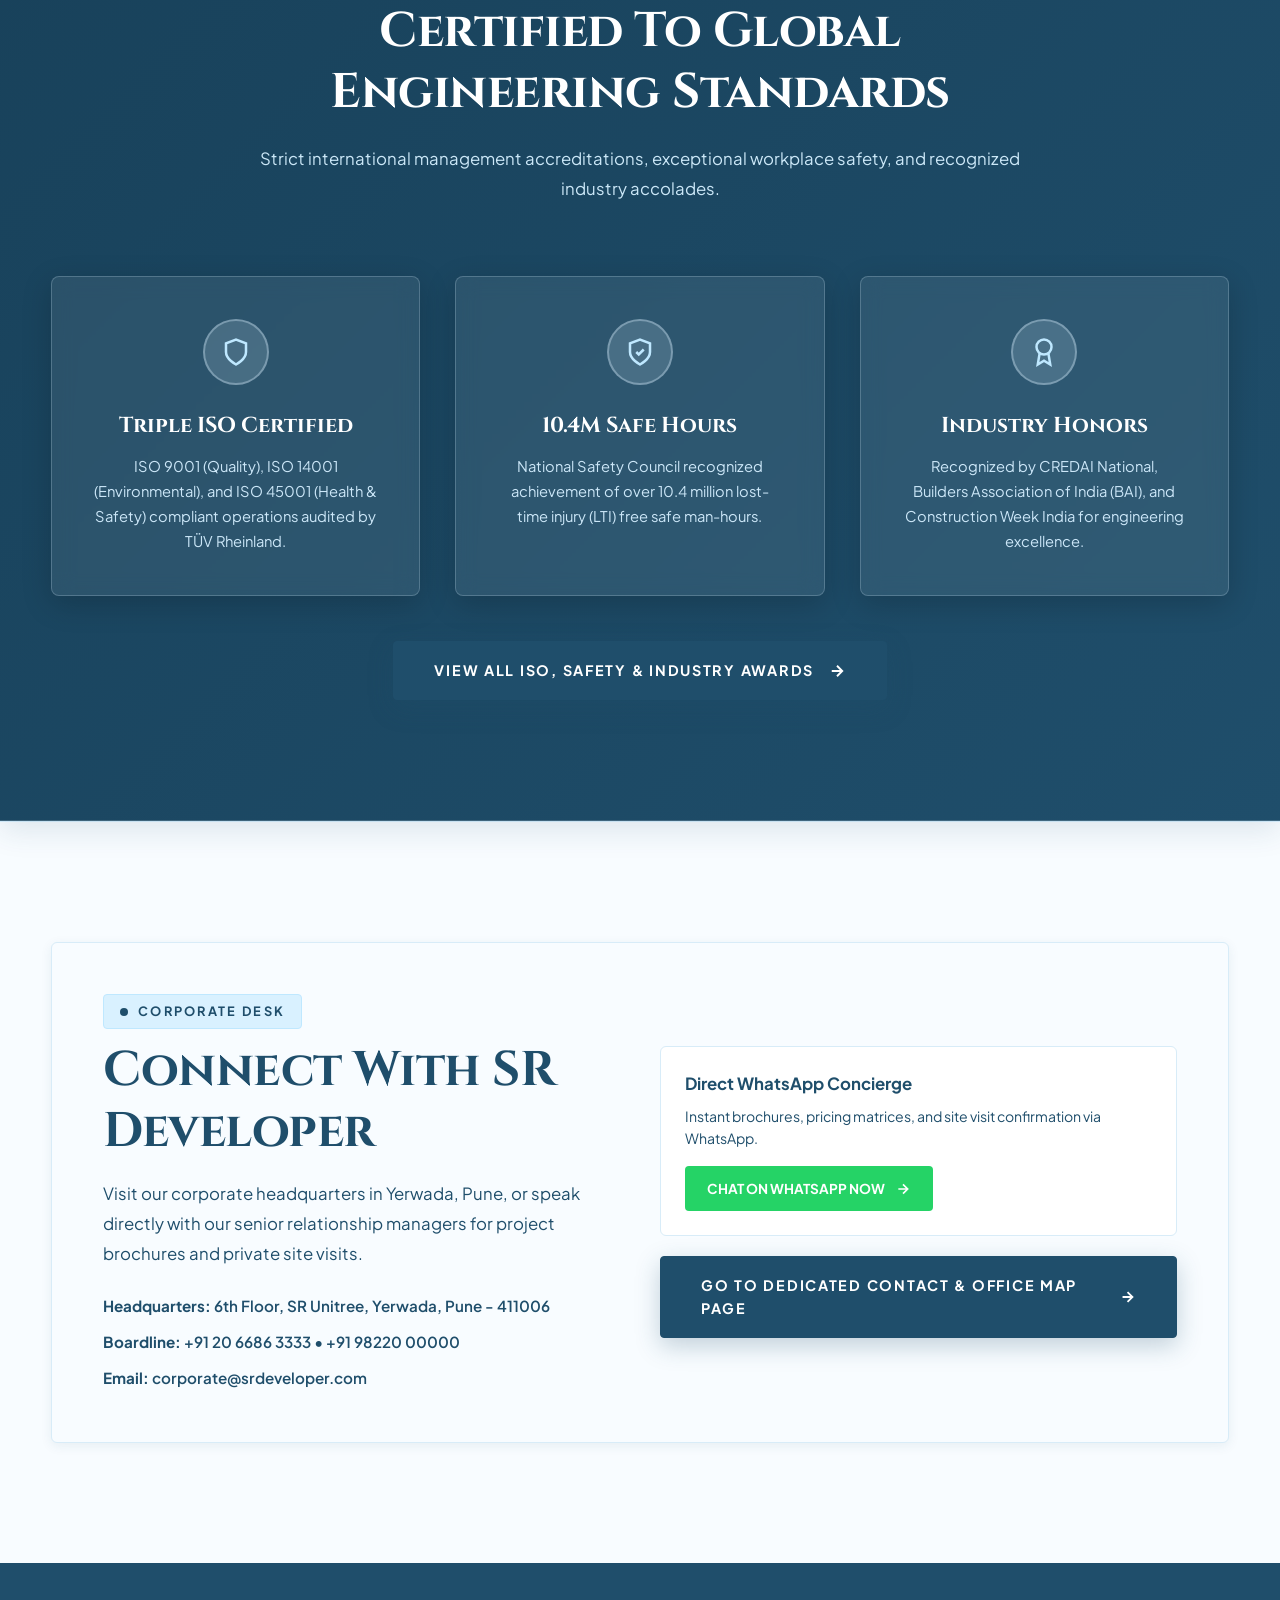
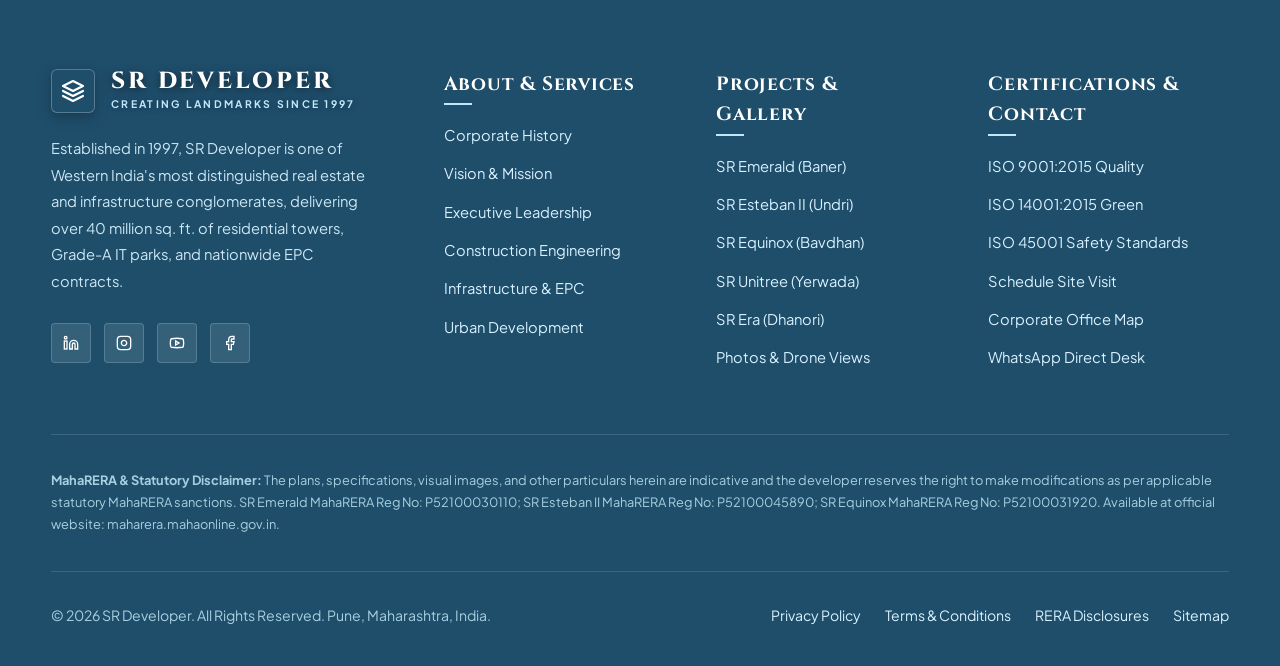
==== commit 2638660e: "Implement dark blue typography and dedicated subpages with 2s intro animation and blurred heroes" ====
--- a/index.html
+++ b/index.html
@@ -3,64 +3,38 @@
 <head>
   <meta charset="UTF-8">
   <meta name="viewport" content="width=device-width, initial-scale=1.0">
-  <title>Nyati Group | Top Luxury Real Estate Developers in Pune Since 1997</title>
-  <meta name="description" content="Nyati Group is Pune's leading real estate and infrastructure conglomerate since 1997. Discover luxury residential apartments, Grade-A commercial spaces, Nyati EPC, and 5-star hospitality.">
-  <link rel="canonical" href="https://nyatigroup.com/">
+  <title>SR Developer | Premier Real Estate, Infrastructure &amp; Construction Conglomerate</title>
+  <meta name="description" content="SR Developer is Western India's premier real estate and infrastructure development conglomerate established in 1997. Luxury residences, commercial tech parks, EPC infrastructure, and sustainable developments.">
+  <link rel="canonical" href="https://srdeveloper.com/">
 
   <!-- Google Fonts: Cinzel & Plus Jakarta Sans -->
   <link rel="preconnect" href="https://fonts.googleapis.com">
   <link rel="preconnect" href="https://fonts.gstatic.com" crossorigin>
-  <link href="https://fonts.googleapis.com/css2?family=Cinzel:wght@400;500;600;700;800&family=Plus+Jakarta+Sans:wght@300;400;500;600;700;800&display=swap" rel="stylesheet">
+  <link href="https://fonts.googleapis.com/css2?family=Cinzel:wght@500;600;700;800&family=Plus+Jakarta+Sans:wght@300;400;500;600;700;800&display=swap" rel="stylesheet">
 
   <link rel="stylesheet" href="styles.css">
 </head>
 <body>
 
-  <!-- 2-Step Cinematic Intro Animation Overlay (NYATI 3s -> BUILDER AND DEVELOPER 3s -> Slide Up) -->
+  <!-- Dynamic Scroll Progress Indicator -->
+  <div class="scroll-progress-bar" id="scrollProgressBar"></div>
+
+  <!-- 2-Step Cinematic Intro Animation Overlay (Light Corporate Theme) -->
   <div class="intro-curtain" id="introCurtain">
     <div class="intro-container">
-      <!-- Step 1: NYATI (shows for 3 sec) -->
       <div class="intro-text-step" id="introStep1">
-        <h1 class="intro-huge-title">NYATI</h1>
-      </div>
-
-      <!-- Step 2: BUILDER AND DEVELOPER (shows for 3 sec) -->
+        <h1 class="intro-huge-title">SR DEVELOPER</h1>
+      </div>
       <div class="intro-text-step" id="introStep2">
         <h2 class="intro-subtitle-title">BUILDER AND DEVELOPER</h2>
       </div>
     </div>
   </div>
 
-  <!-- Top Announcement Bar -->
-  <aside class="top-bar" aria-label="Announcement Bar">
-    <div class="container top-bar-inner">
-      <div class="top-bar-left">
-        <span>
-          <span class="top-bar-badge">Legacy Since 1997</span>
-          Pune’s Most Admired Real Estate &amp; Infrastructure Conglomerate
-        </span>
-      </div>
-      <div class="top-bar-right">
-        <a href="#projects" class="top-bar-link">
-          <svg width="13" height="13" viewBox="0 0 24 24" fill="none" stroke="currentColor" stroke-width="2"><path d="m3 9 9-7 9 7v11a2 2 0 0 1-2 2H5a2 2 0 0 1-2-2z"/></svg>
-          Residential
-        </a>
-        <a href="#projects" class="top-bar-link">Commercial Hubs</a>
-        <a href="#verticals" class="top-bar-link">Nyati EPC</a>
-        <a href="#inquiry" class="top-bar-link">Defence Zone</a>
-        <a href="#inquiry" class="top-bar-link">NRI Desk</a>
-        <a href="tel:+912066863333" class="top-bar-link" style="color: var(--nyati-gold-light); font-weight:600;">
-          <svg width="13" height="13" viewBox="0 0 24 24" fill="none" stroke="currentColor" stroke-width="2"><path d="M22 16.92v3a2 2 0 0 1-2.18 2 19.79 19.79 0 0 1-8.63-3.07 19.5 19.5 0 0 1-6-6 19.79 19.79 0 0 1-3.07-8.67A2 2 0 0 1 4.11 2h3a2 2 0 0 1 2 1.72 12.84 12.84 0 0 0 .7 2.81 2 2 0 0 1-.45 2.11L8.09 9.91a16 16 0 0 0 6 6l1.27-1.27a2 2 0 0 1 2.11-.45 12.84 12.84 0 0 0 2.81.7A2 2 0 0 1 22 16.92z"/></svg>
-          +91 20 6686 3333
-        </a>
-      </div>
-    </div>
-  </aside>
-
-  <!-- Sticky Header -->
+  <!-- Sticky Full-Display Header (Reveals ONLY on scroll; Hidden at initial view) -->
   <header class="main-header" id="mainHeader">
     <div class="container header-inner">
-      <a href="#" class="brand-logo" aria-label="Nyati Group Homepage">
+      <a href="#" class="brand-logo" aria-label="SR Developer Homepage">
         <div class="logo-symbol">
           <svg viewBox="0 0 24 24" fill="none" stroke="currentColor" stroke-width="2.2" stroke-linecap="round" stroke-linejoin="round">
             <polygon points="12 2 2 7 12 12 22 7 12 2" />
@@ -69,14 +43,14 @@
           </svg>
         </div>
         <div class="logo-text-block">
-          <span class="logo-brand-name">NYATI</span>
+          <span class="logo-brand-name">SR DEVELOPER</span>
           <span class="logo-tagline">Creating Landmarks Since 1997</span>
         </div>
       </a>
 
-      <!-- Header Actions (Clean Hamburger Toggle) -->
+      <!-- 3-Line Hamburger Menu Toggle Button (Right Corner) -->
       <div class="header-actions">
-        <button class="menu-toggle-btn" id="menuToggleBtn" aria-label="Toggle Fullscreen Menu">
+        <button class="menu-toggle-btn" id="menuToggleBtn" aria-label="Toggle Navigation Menu">
           <span></span>
           <span></span>
           <span></span>
@@ -85,48 +59,78 @@
     </div>
   </header>
 
-  <!-- Fullscreen Interactive Mega Menu Overlay -->
+  <!-- Fullscreen Interactive Mega Menu Overlay (Requested 6 Core Categories) -->
   <div class="mega-menu-overlay" id="megaMenuOverlay">
+    <button class="mega-menu-close-btn" onclick="closeMegaMenu()" aria-label="Close Menu">
+      <svg width="22" height="22" viewBox="0 0 24 24" fill="none" stroke="currentColor" stroke-width="2.5"><path d="M18 6 6 18"/><path d="m6 6 12 12"/></svg>
+    </button>
     <div class="mega-menu-left">
       <div>
-        <p style="font-size:0.75rem; text-transform:uppercase; letter-spacing:0.2em; color:var(--nyati-gold); margin-bottom:2rem;">
-          Nyati Group Navigation
-        </p>
+        <p class="mega-menu-header-tag">SR Developer Conglomerate Navigation</p>
         <ul class="mega-menu-links">
-          <li class="mega-menu-item active" data-preview="assets/images/hero.jpg" data-caption-title="About Nyati Group" data-caption-desc="A legacy built on concrete trust, architectural distinction, and innovation since 1997.">
-            <a href="#about" onclick="closeMegaMenu()">
-              <span class="menu-num">01</span>
-              <span>About Us</span>
+          <!-- Item 1: About -->
+          <li class="mega-menu-item active" data-preview="assets/images/hero.jpg" data-caption-title="About SR Developer" data-caption-desc="Founded in 1997. Over 29 years of architectural distinction, ethical governance, and nation-building.">
+            <a href="about.html">
+              <div class="menu-main-row">
+                <span class="menu-num">01</span>
+                <span class="menu-title">About</span>
+              </div>
+              <span class="menu-subitems">History, Vision, Mission, Leadership</span>
             </a>
           </li>
-          <li class="mega-menu-item" data-preview="assets/images/emerald.jpg" data-caption-title="Landmark Projects" data-caption-desc="Premier residential enclaves, Grade-A commercial parks, and luxury towers across Pune.">
-            <a href="#projects" onclick="closeMegaMenu()">
-              <span class="menu-num">02</span>
-              <span>Projects</span>
+
+          <!-- Item 2: Our Services -->
+          <li class="mega-menu-item" data-preview="assets/images/unitree.jpg" data-caption-title="Our Core Business Verticals" data-caption-desc="End-to-end engineering excellence across high-rise residential construction, civil infrastructure EPC, and integrated master developments.">
+            <a href="services.html">
+              <div class="menu-main-row">
+                <span class="menu-num">02</span>
+                <span class="menu-title">Our Services</span>
+              </div>
+              <span class="menu-subitems">Construction, Infrastructure, Development</span>
             </a>
           </li>
-          <li class="mega-menu-item" data-preview="assets/images/corinthians.jpg" data-caption-title="The Corinthians Resort &amp; Club" data-caption-desc="Pune's legendary 25-acre Egyptian-themed luxury oasis, craft brewery, and banquet haven.">
-            <a href="#corinthians" onclick="closeMegaMenu()">
-              <span class="menu-num">03</span>
-              <span>Hospitality</span>
+
+          <!-- Item 3: Projects -->
+          <li class="mega-menu-item" data-preview="assets/images/emerald.jpg" data-caption-title="Prestigious Landmark Projects" data-caption-desc="Explore ultra-luxury gated residences, commercial IT business towers, and mixed-use urban landmarks.">
+            <a href="projects.html">
+              <div class="menu-main-row">
+                <span class="menu-num">03</span>
+                <span class="menu-title">Projects</span>
+              </div>
+              <span class="menu-subitems">Ongoing, Completed, Upcoming Projects</span>
             </a>
           </li>
-          <li class="mega-menu-item" data-preview="assets/images/luxury-interior.jpg" data-caption-title="Core Values &amp; Philosophy" data-caption-desc="High quality construction, in sync with nature, professional service, and absolute transparency.">
-            <a href="#values" onclick="closeMegaMenu()">
-              <span class="menu-num">04</span>
-              <span>Core Values</span>
+
+          <!-- Item 4: Project Gallery -->
+          <li class="mega-menu-item" data-preview="assets/images/esteban.jpg" data-caption-title="Project Visual Gallery" data-caption-desc="High-definition architectural photography, cinematic walkthrough videos, and aerial drone site perspectives.">
+            <a href="gallery.html">
+              <div class="menu-main-row">
+                <span class="menu-num">04</span>
+                <span class="menu-title">Project Gallery</span>
+              </div>
+              <span class="menu-subitems">Photos, Videos, Drone Views</span>
             </a>
           </li>
-          <li class="mega-menu-item" data-preview="assets/images/unitree.jpg" data-caption-title="Awards &amp; Accolades" data-caption-desc="Recognized by Hurun India Stars of Deccan, Times Realty Icons, and CREDAI National awards.">
-            <a href="#awards" onclick="closeMegaMenu()">
-              <span class="menu-num">05</span>
-              <span>Accolades</span>
+
+          <!-- Item 5: Certifications -->
+          <li class="mega-menu-item" data-preview="assets/images/luxury-interior.jpg" data-caption-title="Certifications &amp; Accolades" data-caption-desc="Triple ISO quality compliance, CREDAI &amp; BAI awards, and over 10 million safe LTI-free work hours.">
+            <a href="certifications.html">
+              <div class="menu-main-row">
+                <span class="menu-num">05</span>
+                <span class="menu-title">Certifications</span>
+              </div>
+              <span class="menu-subitems">ISO, Awards, Safety Certificates</span>
             </a>
           </li>
-          <li class="mega-menu-item" data-preview="assets/images/hero.jpg" data-caption-title="Contact &amp; Site Visit" data-caption-desc="Connect with our senior property advisors, corporate headquarters, or international NRI desk.">
-            <a href="#inquiry" onclick="closeMegaMenu()">
-              <span class="menu-num">06</span>
-              <span>Contact</span>
+
+          <!-- Item 6: Contact Us -->
+          <li class="mega-menu-item" data-preview="assets/images/corinthians.jpg" data-caption-title="Contact &amp; Connect" data-caption-desc="Institutional enquiry desk, corporate office map in Yerwada, and direct WhatsApp concierge assistance.">
+            <a href="contact.html">
+              <div class="menu-main-row">
+                <span class="menu-num">06</span>
+                <span class="menu-title">Contact Us</span>
+              </div>
+              <span class="menu-subitems">Enquiry Form, Map, WhatsApp</span>
             </a>
           </li>
         </ul>
@@ -134,52 +138,50 @@
 
       <div class="mega-menu-footer">
         <div>
-          <span style="color:var(--nyati-gold); font-weight:600;">Corporate Office:</span> Yerwada, Nagar Road, Pune
+          <strong style="color: var(--dark-blue);">Headquarters:</strong> 6th Floor, SR Unitree, Yerwada, Pune - 411006
         </div>
         <div>
-          <a href="tel:+912066863333" style="color:#ffffff;">+91 20 6686 3333</a>
+          <a href="tel:+912066863333" style="color: var(--dark-blue); font-weight: 700;">+91 20 6686 3333</a>
         </div>
       </div>
     </div>
 
     <div class="mega-menu-right">
-      <img src="assets/images/hero.jpg" alt="Preview Visual" class="mega-preview-bg active" id="megaPreviewImg">
+      <img src="assets/images/hero.jpg" alt="Preview Showcase" class="mega-preview-bg" id="megaPreviewImg">
       <div class="mega-preview-overlay"></div>
       <div class="mega-preview-caption">
-        <h4 id="megaCaptionTitle">Nyati Real Estate</h4>
-        <p id="megaCaptionDesc">Crafting landmark residential towers and master-planned townships in Pune's finest growth corridors.</p>
+        <h4 id="megaCaptionTitle">About SR Developer</h4>
+        <p id="megaCaptionDesc">Founded in 1997. Over 29 years of architectural distinction, ethical governance, and nation-building.</p>
       </div>
     </div>
   </div>
 
-  <!-- Clean Cinematic Hero Showcase Slider -->
+  <!-- Hero Banner Showcase Slider (Unobstructed View; No Header / No Menu at Top) -->
   <section class="hero-section" id="home">
     <div class="hero-slider-wrap">
-      <!-- Slide 1 -->
-      <div class="hero-slide active" data-index="1" data-tag="Pune's Premier Developer" data-title="Creating Landmarks, Crafting Lifestyles">
-        <img src="assets/images/hero.jpg" alt="Nyati Group Landmark Skyline Architecture">
-      </div>
-      <!-- Slide 2 -->
-      <div class="hero-slide" data-index="2" data-tag="25-Acre 5-Star Haven" data-title="The Corinthians Resort &amp; Club">
-        <img src="assets/images/corinthians.jpg" alt="The Corinthians Resort &amp; Club Pune">
-      </div>
-      <!-- Slide 3 -->
-      <div class="hero-slide" data-index="3" data-tag="Grade-A Corporate Parks" data-title="Nyati Unitree &amp; Commercial Hubs">
-        <img src="assets/images/unitree.jpg" alt="Nyati Unitree Yerwada">
-      </div>
-      <!-- Slide 4 -->
-      <div class="hero-slide" data-index="4" data-tag="The Luxury Collection" data-title="Nyati Emerald &amp; Esteban II">
-        <img src="assets/images/emerald.jpg" alt="Nyati Emerald Baner">
-      </div>
-    </div>
-
-    <!-- Minimalist Slide Caption -->
+      <!-- Slide 1: Grade-A Corporate IT Parks -->
+      <div class="hero-slide active" data-index="1" data-tag="Grade-A Corporate IT Parks" data-title="SR Unitree &amp; Commercial Infrastructure">
+        <img src="assets/images/unitree.jpg" alt="SR Unitree Commercial Tech Park">
+      </div>
+      <!-- Slide 2: Luxury Residential Landmark -->
+      <div class="hero-slide" data-index="2" data-tag="Luxury Residential Landmark" data-title="SR Emerald &amp; Esteban II Living Spaces">
+        <img src="assets/images/emerald.jpg" alt="SR Emerald Luxury Residences">
+      </div>
+      <!-- Slide 3: Premier Conglomerate -->
+      <div class="hero-slide" data-index="3" data-tag="Premier Real Estate Conglomerate" data-title="Engineering Landmarks Across 40M+ Sq. Ft.">
+        <img src="assets/images/hero.jpg" alt="SR Developer Skyline Architecture">
+      </div>
+      <!-- Slide 4: 5-Star Hospitality -->
+      <div class="hero-slide" data-index="4" data-tag="5-Star Hospitality &amp; Sanctuary" data-title="The Corinthians Resort &amp; Club">
+        <img src="assets/images/corinthians.jpg" alt="Corinthians Luxury Resort">
+      </div>
+    </div>
+
+    <!-- Sleek Compact Slide Caption (Smaller Size, Clean Tag & Title Only) -->
     <div class="hero-slide-caption">
-      <span class="hero-caption-tag" id="heroCaptionTag">Pune's Premier Developer</span>
-      <h2 class="hero-caption-title" id="heroCaptionTitle">Creating Landmarks, Crafting Lifestyles</h2>
-    </div>
-
-
+      <span class="hero-caption-tag" id="heroCaptionTag">Grade-A Corporate IT Parks</span>
+      <h2 class="hero-caption-title" id="heroCaptionTitle">SR Unitree &amp; Commercial Infrastructure</h2>
+    </div>
   </section>
 
   <!-- Milestones & Credibility Strip -->
@@ -188,599 +190,372 @@
       <div class="milestones-grid">
         <div class="milestone-item">
           <div class="milestone-number" data-count="29">29+</div>
-          <div class="milestone-label">Years of Excellence</div>
+          <div class="milestone-label">Years of Engineering Legacy</div>
         </div>
         <div class="milestone-item">
           <div class="milestone-number" data-count="40">40M+</div>
-          <div class="milestone-label">Sq. Ft. Space Delivered</div>
+          <div class="milestone-label">Sq. Ft. Area Delivered</div>
         </div>
         <div class="milestone-item">
           <div class="milestone-number" data-count="70">70+</div>
-          <div class="milestone-label">Landmark Projects</div>
+          <div class="milestone-label">Landmark Projects Built</div>
         </div>
         <div class="milestone-item">
           <div class="milestone-number" data-count="15000">15,000+</div>
-          <div class="milestone-label">Delighted Families</div>
+          <div class="milestone-label">Delighted Resident Families</div>
         </div>
         <div class="milestone-item">
-          <div class="milestone-number" data-count="5">5</div>
-          <div class="milestone-label">Business Verticals</div>
+          <div class="milestone-number" data-count="100">100%</div>
+          <div class="milestone-label">MahaRERA Statutory Compliance</div>
         </div>
       </div>
     </div>
   </section>
 
-  <!-- Who We Are Section (Editorial Split) -->
-  <section class="section-editorial" id="about">
+  <!-- 1. ABOUT TEASER SECTION -->
+  <section class="section-about" id="about">
     <div class="container">
-      <div class="editorial-grid">
-        <div class="editorial-image-wrapper">
-          <img src="assets/images/hero.jpg" alt="Nyati Group Completed Landmark Project">
-          <span class="image-badge-actual">Actual Photo*</span>
-          <div class="editorial-floating-stat">
-            <div class="floating-stat-num">1997</div>
-            <div class="floating-stat-desc">Founded in Pune with a commitment to absolute transparency and on-time delivery.</div>
-          </div>
-        </div>
-
-        <div class="editorial-content-box">
-          <span class="section-tag">Who We Are</span>
-          <h2 class="section-heading">A Legacy Built On Concrete Trust &amp; Innovation</h2>
-          
-          <p class="editorial-lead">
-            The Nyati Group has been at the forefront of Pune’s Real Estate Scenario since 1997. The brand stands tall amongst the most respected and admired real estate conglomerates in India, shaping modern lifestyles with acute focus on architecture, structural longevity, and customer-first values.
+      <div class="about-editorial-grid">
+        <div class="about-image-card">
+          <img src="assets/images/hero.jpg" alt="SR Developer Skyline Infrastructure">
+          <span class="about-badge-legacy">Legacy Since 1997</span>
+          <div class="about-floating-stat">
+            <div class="stat-num">1997</div>
+            <div class="stat-desc">Inception in Pune, built on uncompromised structural integrity, timely handovers, and transparent corporate governance.</div>
+          </div>
+        </div>
+
+        <div>
+          <span class="section-tag">About SR Developer</span>
+          <h2 class="section-heading">Three Decades of Structural Mastery &amp; Institutional Trust</h2>
+          <p class="section-subtext" style="margin-bottom: 1.4rem;">
+            Established in 1997, <strong>SR Developer</strong> has engineered Western India's urban landscape into thriving architectural destinations. From high-rise luxury gated communities and Grade-A IT business corridors to vital national turnkey EPC civil infrastructure.
           </p>
-
-          <p style="color: #6b7280; font-size: 0.95rem; line-height: 1.7; margin-bottom: 1.5rem;">
-            Under the visionary stewardship of Chairman &amp; Managing Director Dr. Nitin Nyati, the group has diversified across premium residential towers, IT business hubs, nationwide infrastructure EPC contracts, luxury hospitality, and holistic wellbeing.
+          <p class="section-subtext" style="margin-bottom: 2rem;">
+            Delivered over 40 million sq. ft. of prime real estate with German monolithic MIVAN formwork precision, zero debt exposure, and 100% statutory MahaRERA escrow governance.
           </p>
 
-          <ul class="editorial-features-list">
-            <li class="editorial-feature-item">
-              <svg class="feature-check-icon" viewBox="0 0 24 24" fill="none" stroke="currentColor" stroke-width="2.5"><polyline points="20 6 9 17 4 12"/></svg>
-              <span><strong>100% On-Time Delivery:</strong> Track record of delivering residential enclaves on or ahead of schedule.</span>
-            </li>
-            <li class="editorial-feature-item">
-              <svg class="feature-check-icon" viewBox="0 0 24 24" fill="none" stroke="currentColor" stroke-width="2.5"><polyline points="20 6 9 17 4 12"/></svg>
-              <span><strong>Advanced German Formwork Construction:</strong> Engineered with shear wall technology for seismic safety and superior thermal insulation.</span>
-            </li>
-            <li class="editorial-feature-item">
-              <svg class="feature-check-icon" viewBox="0 0 24 24" fill="none" stroke="currentColor" stroke-width="2.5"><polyline points="20 6 9 17 4 12"/></svg>
-              <span><strong>Holistic Community Living:</strong> Integrated clubhouses, olympic-length swimming pools, green oxygen zones, and 24/7 smart security.</span>
-            </li>
-          </ul>
-
-          <div style="display: flex; gap: 1rem; align-items: center; flex-wrap: wrap;">
-            <a href="#projects" class="btn-solid-luxury">
-              <span>View All Projects</span>
-              <svg width="14" height="14" viewBox="0 0 24 24" fill="none" stroke="currentColor" stroke-width="2"><path d="M5 12h14"/><path d="m12 5 7 7-7 7"/></svg>
-            </a>
-            <button class="btn-luxury-outline" style="border-color:#11151c; color:#11151c;" onclick="openScheduleModal()">
-              Schedule A Consultation
-            </button>
-          </div>
+          <!-- 4 Pillars Short Highlights -->
+          <div style="display: grid; grid-template-columns: 1fr 1fr; gap: 1rem; margin-bottom: 2.2rem;">
+            <div style="background: var(--off-white); padding: 1rem; border-radius: 4px; border: 1px solid var(--border-subtle);">
+              <strong style="color: var(--dark-blue); font-size: 0.95rem; display: block; margin-bottom: 0.2rem;">• History</strong>
+              <span style="font-size: 0.85rem; color: var(--text-body);">29 years of landmark engineering since 1997</span>
+            </div>
+            <div style="background: var(--off-white); padding: 1rem; border-radius: 4px; border: 1px solid var(--border-subtle);">
+              <strong style="color: var(--dark-blue); font-size: 0.95rem; display: block; margin-bottom: 0.2rem;">• Vision</strong>
+              <span style="font-size: 0.85rem; color: var(--text-body);">Sustainable high-performance ecosystems</span>
+            </div>
+            <div style="background: var(--off-white); padding: 1rem; border-radius: 4px; border: 1px solid var(--border-subtle);">
+              <strong style="color: var(--dark-blue); font-size: 0.95rem; display: block; margin-bottom: 0.2rem;">• Mission</strong>
+              <span style="font-size: 0.85rem; color: var(--text-body);">Zero-defect execution &amp; lifetime customer value</span>
+            </div>
+            <div style="background: var(--off-white); padding: 1rem; border-radius: 4px; border: 1px solid var(--border-subtle);">
+              <strong style="color: var(--dark-blue); font-size: 0.95rem; display: block; margin-bottom: 0.2rem;">• Leadership</strong>
+              <span style="font-size: 0.85rem; color: var(--text-body);">Guided by senior civil engineers &amp; master architects</span>
+            </div>
+          </div>
+
+          <a href="about.html" class="btn-teaser-view">
+            <span>Explore Full History, Vision &amp; Leadership</span>
+            <svg width="18" height="18" viewBox="0 0 24 24" fill="none" stroke="currentColor" stroke-width="2.5"><path d="M5 12h14M12 5l7 7-7 7"/></svg>
+          </a>
         </div>
       </div>
     </div>
   </section>
 
-  <!-- Featured Projects Showcase Section -->
+  <!-- 2. OUR SERVICES TEASER SECTION -->
+  <section class="section-services" id="services">
+    <div class="container">
+      <div class="services-header">
+        <span class="section-tag">Core Capabilities</span>
+        <h2 class="section-heading">Our Three Core Business Verticals</h2>
+        <p class="section-subtext" style="margin: 0 auto;">
+          SR Developer delivers integrated, end-to-end execution across high-density residential towers, nationwide civil infrastructure contracts, and commercial urban developments.
+        </p>
+      </div>
+
+      <div class="services-grid">
+        <!-- Service 1: Construction -->
+        <div class="service-card">
+          <div class="service-image">
+            <img src="assets/images/emerald.jpg" alt="Construction Engineering" loading="lazy">
+          </div>
+          <div class="service-content">
+            <span class="service-tag">Vertical 01</span>
+            <h3 class="service-title">Construction Engineering</h3>
+            <p class="service-desc">
+              High-rise structural construction using German aluminium shear wall formwork, monolithic casting, and seismic Zone-III/IV compliance.
+            </p>
+          </div>
+        </div>
+
+        <!-- Service 2: Infrastructure -->
+        <div class="service-card">
+          <div class="service-image">
+            <img src="assets/images/unitree.jpg" alt="Civil Infrastructure EPC" loading="lazy">
+          </div>
+          <div class="service-content">
+            <span class="service-tag">Vertical 02</span>
+            <h3 class="service-title">Infrastructure &amp; EPC</h3>
+            <p class="service-desc">
+              Nation-building EPC delivering arterial roads, flyovers, railway bridges, smart utility ducting, and stormwater drainage networks.
+            </p>
+          </div>
+        </div>
+
+        <!-- Service 3: Development -->
+        <div class="service-card">
+          <div class="service-image">
+            <img src="assets/images/esteban.jpg" alt="Urban Real Estate Development" loading="lazy">
+          </div>
+          <div class="service-content">
+            <span class="service-tag">Vertical 03</span>
+            <h3 class="service-title">Urban Development</h3>
+            <p class="service-desc">
+              Master-planned smart gated communities, LEED Gold commercial IT business parks, and 5-star leisure hospitality destinations.
+            </p>
+          </div>
+        </div>
+      </div>
+
+      <div class="teaser-action-row">
+        <a href="services.html" class="btn-teaser-view">
+          <span>View All Services &amp; Technical Specifications</span>
+          <svg width="18" height="18" viewBox="0 0 24 24" fill="none" stroke="currentColor" stroke-width="2.5"><path d="M5 12h14M12 5l7 7-7 7"/></svg>
+        </a>
+      </div>
+    </div>
+  </section>
+
+  <!-- 3. PROJECTS TEASER SECTION -->
   <section class="section-projects" id="projects">
     <div class="container">
-      <div class="section-header-row">
-        <div>
-          <span class="section-tag">Prime Portfolio</span>
-          <h2 class="section-heading" style="margin-bottom: 0;">Featured Projects</h2>
-        </div>
-
-        <div class="projects-filter-tabs">
-          <button class="filter-tab-btn active" data-filter="all">All Projects</button>
-          <button class="filter-tab-btn" data-filter="residential">Residential</button>
-          <button class="filter-tab-btn" data-filter="commercial">Commercial</button>
-          <button class="filter-tab-btn" data-filter="luxury">Luxury Collection</button>
-          <button class="filter-tab-btn" data-filter="epc">Nyati EPC</button>
-        </div>
-      </div>
-
-      <!-- Projects Grid -->
-      <div class="projects-grid" id="projectsGrid">
-        
-        <!-- Project 1: Nyati Emerald (Baner) -->
-        <article class="project-card" data-category="residential luxury" data-location="baner" data-bhk="2bhk 3bhk">
+      <div style="text-align: center; max-width: 800px; margin: 0 auto 3rem auto;">
+        <span class="section-tag">Featured Landmarks</span>
+        <h2 class="section-heading">Prestigious Landmark Projects</h2>
+        <p class="section-subtext" style="margin: 0 auto;">
+          A curated selection of our landmark developments across Pune. Full portfolio including floor plans, carpet sizes, and brochures is available on our dedicated projects page.
+        </p>
+      </div>
+
+      <div class="projects-grid">
+        <!-- Project 1: SR Emerald -->
+        <div class="project-card">
           <div class="project-visual">
-            <img src="assets/images/emerald.jpg" alt="Nyati Emerald Baner" loading="lazy">
-            <span class="project-status-badge">New Launch Phase</span>
-            <span class="project-location-badge">
-              <svg viewBox="0 0 24 24" fill="none" stroke="currentColor" stroke-width="2"><path d="M20 10c0 6-8 12-8 12s-8-6-8-12a8 8 0 0 1 16 0Z"/><circle cx="12" cy="10" r="3"/></svg>
-              Pune West &bull; <strong>Baner</strong>
-            </span>
-          </div>
-          <div class="project-content">
-            <h3 class="project-title">Nyati Emerald</h3>
-            <p class="project-specs">2 &amp; 3 Bed Ultra-Luxury Residences</p>
-            <div class="project-meta-row">
-              <div class="meta-col">
-                <span class="meta-label">Carpet Area</span>
-                <span class="meta-val">840 - 1,320 Sq. Ft.</span>
-              </div>
-              <div class="meta-col" style="text-align: right;">
-                <span class="meta-label">Starting Price</span>
-                <span class="meta-val text-bronze">&#8377; 1.15 Cr*</span>
-              </div>
-            </div>
-            <div class="project-actions">
-              <button class="btn-card-details" onclick="openProjectModal('emerald')">View Details</button>
-              <button class="btn-card-inquire" onclick="openScheduleModal('Nyati Emerald - Baner')">Site Visit</button>
-            </div>
-          </div>
-        </article>
-
-        <!-- Project 2: Nyati Esteban II (Undri) -->
-        <article class="project-card" data-category="residential" data-location="undri" data-bhk="2bhk 3bhk">
+            <img src="assets/images/emerald.jpg" alt="SR Emerald Baner" loading="lazy">
+            <span class="project-status-badge">Ongoing • Baner</span>
+          </div>
+          <div class="project-card-body">
+            <div class="project-location">Baner, West Pune</div>
+            <h3 class="project-title">SR Emerald</h3>
+            <p style="color: var(--text-body); font-size: 0.9rem; line-height: 1.6; margin-bottom: 1rem;">
+              2 &amp; 3 BHK Ultra-Luxury Residences with high-floor sky balconies and smart biometric living.
+            </p>
+            <div style="border-top: 1px solid var(--border-subtle); padding-top: 0.75rem; display: flex; justify-content: space-between; font-size: 0.85rem; font-weight: 700; color: var(--dark-blue);">
+              <span>MahaRERA: P52100030110</span>
+              <span>₹ 1.15 Cr*</span>
+            </div>
+          </div>
+        </div>
+
+        <!-- Project 2: SR Esteban II -->
+        <div class="project-card">
           <div class="project-visual">
-            <img src="assets/images/esteban.jpg" alt="Nyati Esteban II Undri" loading="lazy">
-            <span class="project-status-badge">Under Construction</span>
-            <span class="project-location-badge">
-              <svg viewBox="0 0 24 24" fill="none" stroke="currentColor" stroke-width="2"><path d="M20 10c0 6-8 12-8 12s-8-6-8-12a8 8 0 0 1 16 0Z"/><circle cx="12" cy="10" r="3"/></svg>
-              Pune South &bull; <strong>Undri</strong>
-            </span>
-          </div>
-          <div class="project-content">
-            <h3 class="project-title">Nyati Esteban II</h3>
-            <p class="project-specs">2 &amp; 3 Bed Resort-Themed Residences</p>
-            <div class="project-meta-row">
-              <div class="meta-col">
-                <span class="meta-label">Carpet Area</span>
-                <span class="meta-val">760 - 1,180 Sq. Ft.</span>
-              </div>
-              <div class="meta-col" style="text-align: right;">
-                <span class="meta-label">Starting Price</span>
-                <span class="meta-val text-bronze">&#8377; 78 Lacs*</span>
-              </div>
-            </div>
-            <div class="project-actions">
-              <button class="btn-card-details" onclick="openProjectModal('esteban')">View Details</button>
-              <button class="btn-card-inquire" onclick="openScheduleModal('Nyati Esteban II - Undri')">Site Visit</button>
-            </div>
-          </div>
-        </article>
-
-        <!-- Project 3: Nyati Equinox (Bavdhan) -->
-        <article class="project-card" data-category="residential luxury" data-location="bavdhan" data-bhk="2bhk 3bhk 4bhk">
+            <img src="assets/images/esteban.jpg" alt="SR Esteban II Undri" loading="lazy">
+            <span class="project-status-badge">Ongoing • Undri</span>
+          </div>
+          <div class="project-card-body">
+            <div class="project-location">Undri, South Pune</div>
+            <h3 class="project-title">SR Esteban II</h3>
+            <p style="color: var(--text-body); font-size: 0.9rem; line-height: 1.6; margin-bottom: 1rem;">
+              2 &amp; 3 BHK Resort Residences centered around a lavish private lagoon pool and cabana retreat.
+            </p>
+            <div style="border-top: 1px solid var(--border-subtle); padding-top: 0.75rem; display: flex; justify-content: space-between; font-size: 0.85rem; font-weight: 700; color: var(--dark-blue);">
+              <span>MahaRERA: P52100045890</span>
+              <span>₹ 78 Lacs*</span>
+            </div>
+          </div>
+        </div>
+
+        <!-- Project 3: SR Unitree -->
+        <div class="project-card">
           <div class="project-visual">
-            <img src="assets/images/hero.jpg" alt="Nyati Equinox Bavdhan" loading="lazy">
-            <span class="project-status-badge">Fast Possession</span>
-            <span class="project-location-badge">
-              <svg viewBox="0 0 24 24" fill="none" stroke="currentColor" stroke-width="2"><path d="M20 10c0 6-8 12-8 12s-8-6-8-12a8 8 0 0 1 16 0Z"/><circle cx="12" cy="10" r="3"/></svg>
-              Pune West &bull; <strong>Bavdhan</strong>
-            </span>
-          </div>
-          <div class="project-content">
-            <h3 class="project-title">Nyati Equinox</h3>
-            <p class="project-specs">2, 3 &amp; 4 Bed Scenic Horizon Homes</p>
-            <div class="project-meta-row">
-              <div class="meta-col">
-                <span class="meta-label">Carpet Area</span>
-                <span class="meta-val">890 - 1,840 Sq. Ft.</span>
-              </div>
-              <div class="meta-col" style="text-align: right;">
-                <span class="meta-label">Starting Price</span>
-                <span class="meta-val text-bronze">&#8377; 95 Lacs*</span>
-              </div>
-            </div>
-            <div class="project-actions">
-              <button class="btn-card-details" onclick="openProjectModal('equinox')">View Details</button>
-              <button class="btn-card-inquire" onclick="openScheduleModal('Nyati Equinox - Bavdhan')">Site Visit</button>
-            </div>
-          </div>
-        </article>
-
-        <!-- Project 4: Nyati Unitree (Yerwada Commercial) -->
-        <article class="project-card" data-category="commercial epc" data-location="yerwada" data-bhk="office">
-          <div class="project-visual">
-            <img src="assets/images/unitree.jpg" alt="Nyati Unitree Yerwada Commercial Landmark" loading="lazy">
-            <span class="project-status-badge">Ready Possession</span>
-            <span class="project-location-badge">
-              <svg viewBox="0 0 24 24" fill="none" stroke="currentColor" stroke-width="2"><path d="M20 10c0 6-8 12-8 12s-8-6-8-12a8 8 0 0 1 16 0Z"/><circle cx="12" cy="10" r="3"/></svg>
-              Central Pune &bull; <strong>Yerwada</strong>
-            </span>
-          </div>
-          <div class="project-content">
-            <h3 class="project-title">Nyati Unitree</h3>
-            <p class="project-specs">Grade-A Corporate &amp; IT Business Park</p>
-            <div class="project-meta-row">
-              <div class="meta-col">
-                <span class="meta-label">Workspaces</span>
-                <span class="meta-val">1,200 - 25,000 Sq. Ft.</span>
-              </div>
-              <div class="meta-col" style="text-align: right;">
-                <span class="meta-label">Status</span>
-                <span class="meta-val text-bronze">Corporate Ready</span>
-              </div>
-            </div>
-            <div class="project-actions">
-              <button class="btn-card-details" onclick="openProjectModal('unitree')">View Details</button>
-              <button class="btn-card-inquire" onclick="openScheduleModal('Nyati Unitree - Commercial')">Book Tour</button>
-            </div>
-          </div>
-        </article>
-
-        <!-- Project 5: Nyati Era (Dhanori) -->
-        <article class="project-card" data-category="residential" data-location="dhanori" data-bhk="2bhk 3bhk">
-          <div class="project-visual">
-            <img src="assets/images/luxury-interior.jpg" alt="Nyati Era Dhanori" loading="lazy">
-            <span class="project-status-badge">Under Construction</span>
-            <span class="project-location-badge">
-              <svg viewBox="0 0 24 24" fill="none" stroke="currentColor" stroke-width="2"><path d="M20 10c0 6-8 12-8 12s-8-6-8-12a8 8 0 0 1 16 0Z"/><circle cx="12" cy="10" r="3"/></svg>
-              Pune East &bull; <strong>Dhanori</strong>
-            </span>
-          </div>
-          <div class="project-content">
-            <h3 class="project-title">Nyati Era</h3>
-            <p class="project-specs">2 &amp; 3 Bed Futuristic Residences</p>
-            <div class="project-meta-row">
-              <div class="meta-col">
-                <span class="meta-label">Carpet Area</span>
-                <span class="meta-val">710 - 1,020 Sq. Ft.</span>
-              </div>
-              <div class="meta-col" style="text-align: right;">
-                <span class="meta-label">Starting Price</span>
-                <span class="meta-val text-bronze">&#8377; 68 Lacs*</span>
-              </div>
-            </div>
-            <div class="project-actions">
-              <button class="btn-card-details" onclick="openProjectModal('era')">View Details</button>
-              <button class="btn-card-inquire" onclick="openScheduleModal('Nyati Era - Dhanori')">Site Visit</button>
-            </div>
-          </div>
-        </article>
-
-        <!-- Project 6: Nyati Enthral (Kharadi Commercial) -->
-        <article class="project-card" data-category="commercial" data-location="kharadi" data-bhk="office">
-          <div class="project-visual">
-            <img src="assets/images/unitree.jpg" alt="Nyati Enthral Kharadi" loading="lazy">
-            <span class="project-status-badge">New Launch</span>
-            <span class="project-location-badge">
-              <svg viewBox="0 0 24 24" fill="none" stroke="currentColor" stroke-width="2"><path d="M20 10c0 6-8 12-8 12s-8-6-8-12a8 8 0 0 1 16 0Z"/><circle cx="12" cy="10" r="3"/></svg>
-              East Pune &bull; <strong>Kharadi</strong>
-            </span>
-          </div>
-          <div class="project-content">
-            <h3 class="project-title">Nyati Enthral</h3>
-            <p class="project-specs">Next-Gen Corporate &amp; Retail Suites</p>
-            <div class="project-meta-row">
-              <div class="meta-col">
-                <span class="meta-label">Office Suites</span>
-                <span class="meta-val">650 - 8,000 Sq. Ft.</span>
-              </div>
-              <div class="meta-col" style="text-align: right;">
-                <span class="meta-label">Starting Price</span>
-                <span class="meta-val text-bronze">&#8377; 1.20 Cr*</span>
-              </div>
-            </div>
-            <div class="project-actions">
-              <button class="btn-card-details" onclick="openProjectModal('enthral')">View Details</button>
-              <button class="btn-card-inquire" onclick="openScheduleModal('Nyati Enthral - Kharadi')">Book Tour</button>
-            </div>
-          </div>
-        </article>
-
+            <img src="assets/images/unitree.jpg" alt="SR Unitree Yerwada" loading="lazy">
+            <span class="project-status-badge">Completed • Yerwada</span>
+          </div>
+          <div class="project-card-body">
+            <div class="project-location">Yerwada, Central Pune</div>
+            <h3 class="project-title">SR Unitree</h3>
+            <p style="color: var(--text-body); font-size: 0.9rem; line-height: 1.6; margin-bottom: 1rem;">
+              Grade-A Corporate IT Business Park housing multinational leaders and corporate headquarters.
+            </p>
+            <div style="border-top: 1px solid var(--border-subtle); padding-top: 0.75rem; display: flex; justify-content: space-between; font-size: 0.85rem; font-weight: 700; color: var(--dark-blue);">
+              <span>MahaRERA: P52100000388</span>
+              <span>Ready Possession</span>
+            </div>
+          </div>
+        </div>
+      </div>
+
+      <div class="teaser-action-row">
+        <a href="projects.html" class="btn-teaser-view">
+          <span>Browse All Ongoing, Completed &amp; Upcoming Projects</span>
+          <svg width="18" height="18" viewBox="0 0 24 24" fill="none" stroke="currentColor" stroke-width="2.5"><path d="M5 12h14M12 5l7 7-7 7"/></svg>
+        </a>
       </div>
     </div>
   </section>
 
-  <!-- Conglomerate Verticals Section (5 Pillars) -->
-  <section class="section-verticals" id="verticals">
+  <!-- 4. PROJECT GALLERY TEASER SECTION -->
+  <section class="section-gallery" id="gallery">
     <div class="container">
-      <div style="text-align: center; max-width: 800px; margin: 0 auto;">
-        <span class="section-tag" style="color:var(--nyati-gold-light);">Conglomerate Excellence</span>
-        <h2 class="section-heading" style="color:#ffffff;">Beyond Real Estate: 5 Pillars of Leadership</h2>
-        <p style="color:#9ca3af; font-size:1.02rem;">
-          Over nearly three decades, Nyati Group has expanded across vital industries to construct India’s critical infrastructure, host world travelers, and safeguard holistic health.
+      <div class="gallery-header">
+        <span class="section-tag">Visual Media</span>
+        <h2 class="section-heading">Project Media Gallery</h2>
+        <p class="section-subtext" style="margin: 0 auto;">
+          High-definition photography, 4K walkthrough videos, and aerial drone vistas showcasing our architecture and lifestyle.
         </p>
       </div>
 
-      <div class="verticals-grid">
-        <!-- Vertical 1: Nyati EPC -->
-        <div class="vertical-card">
-          <div class="vertical-image">
-            <img src="assets/images/unitree.jpg" alt="Nyati EPC Engineering" loading="lazy">
-          </div>
-          <div class="vertical-content">
-            <span class="vertical-badge">Nation-Building</span>
-            <h3 class="vertical-title">Nyati EPC Division</h3>
-            <p class="vertical-desc">
-              Engineering, Procurement &amp; Contracting executing high-scale landmark infrastructure across India—including the Udaipur Airport Terminal, Symbiosis International University Medical Campus, Ratnagiri Railway Station, and state police townships.
+      <div class="gallery-grid">
+        <!-- Media 1: Drone -->
+        <div class="gallery-item" onclick="window.location.href='gallery.html'">
+          <img src="assets/images/hero.jpg" alt="Aerial Drone View" loading="lazy">
+          <div class="gallery-item-overlay"></div>
+          <span class="gallery-badge">Drone View</span>
+          <div class="gallery-caption">
+            <h4>Skyline Twin Towers Masterplan</h4>
+            <p>Aerial Drone Perspective &bull; Pune City</p>
+          </div>
+        </div>
+
+        <!-- Media 2: Photo -->
+        <div class="gallery-item" onclick="window.location.href='gallery.html'">
+          <img src="assets/images/emerald.jpg" alt="Emerald Tower High-Rise" loading="lazy">
+          <div class="gallery-item-overlay"></div>
+          <span class="gallery-badge">Photo</span>
+          <div class="gallery-caption">
+            <h4>SR Emerald Sky Deck</h4>
+            <p>Architectural Facade Photography &bull; Baner</p>
+          </div>
+        </div>
+
+        <!-- Media 3: Video -->
+        <div class="gallery-item" onclick="window.location.href='gallery.html'">
+          <img src="assets/images/esteban.jpg" alt="Lagoon Resort Walkthrough" loading="lazy">
+          <div class="gallery-item-overlay"></div>
+          <span class="gallery-badge">Video Tour</span>
+          <div class="gallery-caption">
+            <h4>Lagoon Pool &amp; Cabana Sanctuary</h4>
+            <p>Virtual Walkthrough &bull; Undri</p>
+          </div>
+        </div>
+      </div>
+
+      <div class="teaser-action-row">
+        <a href="gallery.html" class="btn-teaser-view">
+          <span>Open Full Media Gallery (Photos, Videos, Drone Views)</span>
+          <svg width="18" height="18" viewBox="0 0 24 24" fill="none" stroke="currentColor" stroke-width="2.5"><path d="M5 12h14M12 5l7 7-7 7"/></svg>
+        </a>
+      </div>
+    </div>
+  </section>
+
+  <!-- 5. CERTIFICATIONS TEASER SECTION -->
+  <section class="section-certifications" id="certifications">
+    <div class="container">
+      <div class="certifications-header">
+        <span class="section-tag">Quality &amp; Compliance</span>
+        <h2 class="section-heading">Certified To Global Engineering Standards</h2>
+        <p class="section-subtext" style="margin: 0 auto;">
+          Strict international management accreditations, exceptional workplace safety, and recognized industry accolades.
+        </p>
+      </div>
+
+      <div class="certifications-grid">
+        <!-- Cert 1: ISO -->
+        <div class="cert-card">
+          <div class="cert-badge-icon">
+            <svg width="30" height="30" viewBox="0 0 24 24" fill="none" stroke="currentColor" stroke-width="2"><path d="M12 22s8-4 8-10V5l-8-3-8 3v7c0 6 8 10 8 10z"/></svg>
+          </div>
+          <h3 class="cert-title">Triple ISO Certified</h3>
+          <p class="cert-desc">
+            ISO 9001 (Quality), ISO 14001 (Environmental), and ISO 45001 (Health &amp; Safety) compliant operations audited by TÜV Rheinland.
+          </p>
+        </div>
+
+        <!-- Cert 2: Safety -->
+        <div class="cert-card">
+          <div class="cert-badge-icon">
+            <svg width="30" height="30" viewBox="0 0 24 24" fill="none" stroke="currentColor" stroke-width="2"><polyline points="9 12 11 14 15 10"/><path d="M12 22s8-4 8-10V5l-8-3-8 3v7c0 6 8 10 8 10z"/></svg>
+          </div>
+          <h3 class="cert-title">10.4M Safe Hours</h3>
+          <p class="cert-desc">
+            National Safety Council recognized achievement of over 10.4 million lost-time injury (LTI) free safe man-hours.
+          </p>
+        </div>
+
+        <!-- Cert 3: Awards -->
+        <div class="cert-card">
+          <div class="cert-badge-icon">
+            <svg width="30" height="30" viewBox="0 0 24 24" fill="none" stroke="currentColor" stroke-width="2"><circle cx="12" cy="8" r="6"/><path d="M15.477 12.89 17 22l-5-3-5 3 1.523-9.11"/></svg>
+          </div>
+          <h3 class="cert-title">Industry Honors</h3>
+          <p class="cert-desc">
+            Recognized by CREDAI National, Builders Association of India (BAI), and Construction Week India for engineering excellence.
+          </p>
+        </div>
+      </div>
+
+      <div class="teaser-action-row">
+        <a href="certifications.html" class="btn-teaser-view">
+          <span>View All ISO, Safety &amp; Industry Awards</span>
+          <svg width="18" height="18" viewBox="0 0 24 24" fill="none" stroke="currentColor" stroke-width="2.5"><path d="M5 12h14M12 5l7 7-7 7"/></svg>
+        </a>
+      </div>
+    </div>
+  </section>
+
+  <!-- 6. CONTACT US TEASER SECTION -->
+  <section class="section-contact" id="contact">
+    <div class="container">
+      <div style="background: var(--off-white); border: 1.5px solid var(--border-subtle); border-radius: 6px; padding: clamp(2rem, 4vw, 3.5rem); box-shadow: var(--shadow-sm);">
+        <div style="display: grid; grid-template-columns: repeat(auto-fit, minmax(320px, 1fr)); gap: 2.5rem; align-items: center;">
+          <div>
+            <span class="section-tag" style="margin-bottom: 0.75rem;">Corporate Desk</span>
+            <h2 class="section-heading" style="margin-bottom: 1rem;">Connect With SR Developer</h2>
+            <p class="section-subtext" style="margin-bottom: 1.5rem;">
+              Visit our corporate headquarters in Yerwada, Pune, or speak directly with our senior relationship managers for project brochures and private site visits.
             </p>
-            <div class="vertical-highlight">
-              <span>National Scale</span>
-              <svg width="16" height="16" viewBox="0 0 24 24" fill="none" stroke="currentColor" stroke-width="2"><path d="M5 12h14"/><path d="m12 5 7 7-7 7"/></svg>
-            </div>
-          </div>
-        </div>
-
-        <!-- Vertical 2: Hospitality -->
-        <div class="vertical-card">
-          <div class="vertical-image">
-            <img src="assets/images/corinthians.jpg" alt="The Corinthians Resort & Club" loading="lazy">
-          </div>
-          <div class="vertical-content">
-            <span class="vertical-badge">5-Star Luxury</span>
-            <h3 class="vertical-title">The Corinthians Resort</h3>
-            <p class="vertical-desc">
-              A 25-acre Egyptian-themed luxury oasis in South Pune offering world-class hospitality, fine international cuisines, Pune's premier microbrewery (The 1st Brewhouse), and sprawling destination wedding banquets.
-            </p>
-            <div class="vertical-highlight">
-              <span>25-Acre Sanctuary</span>
-              <svg width="16" height="16" viewBox="0 0 24 24" fill="none" stroke="currentColor" stroke-width="2"><path d="M5 12h14"/><path d="m12 5 7 7-7 7"/></svg>
-            </div>
-          </div>
-        </div>
-
-        <!-- Vertical 3: Healthcare & Wellbeing -->
-        <div class="vertical-card">
-          <div class="vertical-image">
-            <img src="assets/images/luxury-interior.jpg" alt="NL Healthcare and Swastik Wellbeing" loading="lazy">
-          </div>
-          <div class="vertical-content">
-            <span class="vertical-badge">Life &amp; Wellness</span>
-            <h3 class="vertical-title">NL Healthcare &amp; Swastik</h3>
-            <p class="vertical-desc">
-              Pioneering high-precision medical surgical equipment through NL Healthcare and holistic rejuvenation retreats through Swastik Wellbeing Sanctuary, nurturing mental, physical, and spiritual harmony.
-            </p>
-            <div class="vertical-highlight">
-              <span>Holistic Health</span>
-              <svg width="16" height="16" viewBox="0 0 24 24" fill="none" stroke="currentColor" stroke-width="2"><path d="M5 12h14"/><path d="m12 5 7 7-7 7"/></svg>
-            </div>
+            <div style="display: flex; flex-direction: column; gap: 0.75rem; font-size: 0.95rem; color: var(--dark-blue); font-weight: 600;">
+              <div><strong>Headquarters:</strong> 6th Floor, SR Unitree, Yerwada, Pune - 411006</div>
+              <div><strong>Boardline:</strong> +91 20 6686 3333 &bull; +91 98220 00000</div>
+              <div><strong>Email:</strong> corporate@srdeveloper.com</div>
+            </div>
+          </div>
+
+          <div style="display: flex; flex-direction: column; gap: 1.25rem;">
+            <div style="background: var(--pure-white); padding: 1.5rem; border-radius: 6px; border: 1px solid var(--border-subtle);">
+              <h4 style="font-size: 1.05rem; font-weight: 700; color: var(--dark-blue); margin-bottom: 0.4rem;">Direct WhatsApp Concierge</h4>
+              <p style="font-size: 0.88rem; color: var(--text-body); margin-bottom: 1rem;">Instant brochures, pricing matrices, and site visit confirmation via WhatsApp.</p>
+              <a href="https://wa.me/919822000000?text=Hello%20SR%20Developer,%20I%20would%20like%20to%20enquire%20about%20your%20projects" target="_blank" rel="noopener noreferrer" style="display: inline-flex; align-items: center; gap: 0.6rem; background: #25D366; color: #FFFFFF; padding: 0.75rem 1.4rem; border-radius: 4px; font-weight: 700; font-size: 0.85rem; text-transform: uppercase;">
+                Chat on WhatsApp Now
+                <svg width="16" height="16" viewBox="0 0 24 24" fill="none" stroke="currentColor" stroke-width="2.5"><path d="M5 12h14M12 5l7 7-7 7"/></svg>
+              </a>
+            </div>
+
+            <a href="contact.html" class="btn-teaser-view" style="width: 100%; justify-content: center;">
+              <span>Go to Dedicated Contact &amp; Office Map Page</span>
+              <svg width="18" height="18" viewBox="0 0 24 24" fill="none" stroke="currentColor" stroke-width="2.5"><path d="M5 12h14M12 5l7 7-7 7"/></svg>
+            </a>
           </div>
         </div>
       </div>
     </div>
   </section>
 
-  <!-- The Corinthians Resort & Club Spotlight Section -->
-  <section class="section-corinthians" id="corinthians">
-    <div class="corinthians-bg">
-      <img src="assets/images/corinthians.jpg" alt="The Corinthians Resort and Club">
-    </div>
-
-    <div class="container">
-      <div class="corinthians-card-box">
-        <div class="corinthians-tag">Hospitality Icon of Pune</div>
-        <h2 class="corinthians-title">The Corinthians Resort &amp; Club</h2>
-        <p class="corinthians-desc">
-          Immerse yourself in 25 acres of palatial Egyptian grandeur, lush Mediterranean flora, and warm hospitality. Winner of multiple awards for Best Luxury MICE &amp; Wedding Resort in Western India.
-        </p>
-
-        <div class="corinthians-stats-row">
-          <div>
-            <div class="c-stat-val">25</div>
-            <div class="c-stat-lbl">Acres of Greenery</div>
-          </div>
-          <div>
-            <div class="c-stat-val">1st</div>
-            <div class="c-stat-lbl">Brewhouse in Pune</div>
-          </div>
-          <div>
-            <div class="c-stat-val">5000+</div>
-            <div class="c-stat-lbl">Grand Banquet Capacity</div>
-          </div>
-        </div>
-
-        <div style="display: flex; gap: 1rem; align-items: center;">
-          <a href="#inquiry" class="btn-solid-luxury" style="background:var(--nyati-gold); color:#0d1117; border-color:var(--nyati-gold);">
-            Enquire For Events
-          </a>
-          <button class="btn-luxury-outline" onclick="openScheduleModal('The Corinthians Resort')">
-            Book Staycation
-          </button>
-        </div>
-      </div>
-    </div>
-  </section>
-
-  <!-- Core Values & Sustainability Section -->
-  <section class="section-values" id="values">
-    <div class="container">
-      <div style="text-align: center; max-width: 800px; margin: 0 auto;">
-        <span class="section-tag">Guiding Principles</span>
-        <h2 class="section-heading">Our 5 Pillars of Uncompromising Quality</h2>
-        <p style="color: #6b7280; font-size: 1rem;">
-          Every foundation poured, beam raised, and community nurtured by Nyati Group is anchored upon our foundational values.
-        </p>
-      </div>
-
-      <div class="values-grid">
-        <div class="value-box">
-          <div class="value-num">01</div>
-          <h3 class="value-name">High Quality Construction</h3>
-          <p class="value-text">
-            Monolithic aluminium shuttering, computerized batching plants, and multi-tier third-party structural testing.
-          </p>
-        </div>
-
-        <div class="value-box">
-          <div class="value-num">02</div>
-          <h3 class="value-name">In Sync with Nature</h3>
-          <p class="value-text">
-            IGBC Green building certifications, native tree afforestation, organic waste converters, and solar energy grids.
-          </p>
-        </div>
-
-        <div class="value-box">
-          <div class="value-num">03</div>
-          <h3 class="value-name">Professional Service</h3>
-          <p class="value-text">
-            Dedicated customer relations desk, transparent MahaRERA registrations, and digital milestone updates.
-          </p>
-        </div>
-
-        <div class="value-box">
-          <div class="value-num">04</div>
-          <h3 class="value-name">Established Community</h3>
-          <p class="value-text">
-            Over 15,000 thriving homeowners united through festivals, sports leagues, and senior citizen wellness circles.
-          </p>
-        </div>
-
-        <div class="value-box">
-          <div class="value-num">05</div>
-          <h3 class="value-name">Absolute Transparency</h3>
-          <p class="value-text">
-            Zero hidden charges, clean land titles, and verified legal clearances across all 70+ delivered developments.
-          </p>
-        </div>
-      </div>
-    </div>
-  </section>
-
-  <!-- Awards & Recognition Section -->
-  <section class="section-awards" id="awards">
-    <div class="container">
-      <div class="awards-grid">
-        <div class="award-item">
-          <svg class="award-trophy-icon" viewBox="0 0 24 24" fill="none" stroke="currentColor" stroke-width="2"><path d="M6 9H4.5a2.5 2.5 0 0 1 0-5H6"/><path d="M18 9h1.5a2.5 2.5 0 0 0 0-5H18"/><path d="M4 22h16"/><path d="M10 14.66V17c0 .55-.47.98-.97 1.21C7.85 18.75 7 20.24 7 22"/><path d="M14 14.66V17c0 .55.47.98.97 1.21C16.15 18.75 17 20.24 17 22"/><path d="M18 2H6v7a6 6 0 0 0 12 0V2Z"/></svg>
-          <span class="award-year">2026 Honor</span>
-          <h4 class="award-title">Stars of Deccan</h4>
-          <p class="award-org">Hurun India Awards</p>
-        </div>
-
-        <div class="award-item">
-          <svg class="award-trophy-icon" viewBox="0 0 24 24" fill="none" stroke="currentColor" stroke-width="2"><path d="M6 9H4.5a2.5 2.5 0 0 1 0-5H6"/><path d="M18 9h1.5a2.5 2.5 0 0 0 0-5H18"/><path d="M4 22h16"/><path d="M10 14.66V17c0 .55-.47.98-.97 1.21C7.85 18.75 7 20.24 7 22"/><path d="M14 14.66V17c0 .55.47.98.97 1.21C16.15 18.75 17 20.24 17 22"/><path d="M18 2H6v7a6 6 0 0 0 12 0V2Z"/></svg>
-          <span class="award-year">Winner</span>
-          <h4 class="award-title">Developer of the Year</h4>
-          <p class="award-org">Times Realty Icons Pune</p>
-        </div>
-
-        <div class="award-item">
-          <svg class="award-trophy-icon" viewBox="0 0 24 24" fill="none" stroke="currentColor" stroke-width="2"><path d="M6 9H4.5a2.5 2.5 0 0 1 0-5H6"/><path d="M18 9h1.5a2.5 2.5 0 0 0 0-5H18"/><path d="M4 22h16"/><path d="M10 14.66V17c0 .55-.47.98-.97 1.21C7.85 18.75 7 20.24 7 22"/><path d="M14 14.66V17c0 .55.47.98.97 1.21C16.15 18.75 17 20.24 17 22"/><path d="M18 2H6v7a6 6 0 0 0 12 0V2Z"/></svg>
-          <span class="award-year">Excellence</span>
-          <h4 class="award-title">Best Commercial Landmark</h4>
-          <p class="award-org">The Economic Times Realty</p>
-        </div>
-
-        <div class="award-item">
-          <svg class="award-trophy-icon" viewBox="0 0 24 24" fill="none" stroke="currentColor" stroke-width="2"><path d="M6 9H4.5a2.5 2.5 0 0 1 0-5H6"/><path d="M18 9h1.5a2.5 2.5 0 0 0 0-5H18"/><path d="M4 22h16"/><path d="M10 14.66V17c0 .55-.47.98-.97 1.21C7.85 18.75 7 20.24 7 22"/><path d="M14 14.66V17c0 .55.47.98.97 1.21C16.15 18.75 17 20.24 17 22"/><path d="M18 2H6v7a6 6 0 0 0 12 0V2Z"/></svg>
-          <span class="award-year">Quality</span>
-          <h4 class="award-title">Construction Safety Award</h4>
-          <p class="award-org">CREDAI National Conclave</p>
-        </div>
-      </div>
-    </div>
-  </section>
-
-  <!-- Interactive Site Visit & Inquiry Form Section -->
-  <section class="section-inquiry" id="inquiry">
-    <div class="container">
-      <div class="inquiry-grid">
-        <div class="inquiry-info-box">
-          <span class="section-tag" style="color:var(--nyati-gold-light);">Connect With Us</span>
-          <h2 class="section-heading" style="color:#ffffff;">Experience A Nyati Landmark In Person</h2>
-          <p style="color:#9ca3af; font-size:1.02rem; line-height:1.7;">
-            Whether you are seeking your dream luxury home in Baner or Bavdhan, Grade-A IT office space, or institutional EPC partnerships, our senior consultants are ready to assist you.
-          </p>
-
-          <ul class="contact-perks-list">
-            <li class="contact-perk-item">
-              <div class="perk-icon-circle">
-                <svg width="20" height="20" viewBox="0 0 24 24" fill="none" stroke="currentColor" stroke-width="2"><path d="m3 9 9-7 9 7v11a2 2 0 0 1-2 2H5a2 2 0 0 1-2-2z"/></svg>
-              </div>
-              <div>
-                <strong>Complimentary Chauffeur Site Visit:</strong>
-                <p style="font-size:0.82rem; color:#9ca3af;">Convenient pick-and-drop service available across Pune.</p>
-              </div>
-            </li>
-
-            <li class="contact-perk-item">
-              <div class="perk-icon-circle">
-                <svg width="20" height="20" viewBox="0 0 24 24" fill="none" stroke="currentColor" stroke-width="2"><circle cx="12" cy="12" r="10"/><polyline points="12 6 12 12 14 14"/></svg>
-              </div>
-              <div>
-                <strong>Special Armed Forces &amp; NRI Privilege Desk:</strong>
-                <p style="font-size:0.82rem; color:#9ca3af;">Dedicated documentation and preferential payment structures.</p>
-              </div>
-            </li>
-
-            <li class="contact-perk-item">
-              <div class="perk-icon-circle">
-                <svg width="20" height="20" viewBox="0 0 24 24" fill="none" stroke="currentColor" stroke-width="2"><path d="M14 2H6a2 2 0 0 0-2 2v16a2 2 0 0 0 2 2h12a2 2 0 0 0 2-2V8z"/><polyline points="14 2 14 8 20 8"/></svg>
-              </div>
-              <div>
-                <strong>Instant Digital Brochure &amp; Price Breakdown:</strong>
-                <p style="font-size:0.82rem; color:#9ca3af;">Directly sent to your WhatsApp and Email.</p>
-              </div>
-            </li>
-          </ul>
-        </div>
-
-        <!-- Form Card -->
-        <div class="inquiry-form-card">
-          <h3 class="form-title">Schedule A Site Visit</h3>
-          <p class="form-subtitle">Fill out the details below to lock your preferred slot and receive project floor plans.</p>
-
-          <form id="siteVisitForm" onsubmit="handleInquirySubmit(event)">
-            <div class="form-grid-2">
-              <div class="form-control-group">
-                <label for="leadName">Your Full Name *</label>
-                <input type="text" id="leadName" class="form-input" placeholder="e.g. Rahul Sharma" required>
-              </div>
-              <div class="form-control-group">
-                <label for="leadPhone">Contact Number *</label>
-                <input type="tel" id="leadPhone" class="form-input" placeholder="+91 98765 43210" pattern="[0-9+ ]{10,15}" required>
-              </div>
-            </div>
-
-            <div class="form-grid-2">
-              <div class="form-control-group">
-                <label for="leadEmail">Email Address *</label>
-                <input type="email" id="leadEmail" class="form-input" placeholder="name@example.com" required>
-              </div>
-              <div class="form-control-group">
-                <label for="leadProject">Select Project *</label>
-                <select id="leadProject" class="form-input" style="background:#0d1117;" required>
-                  <option value="">Select a project</option>
-                  <option value="Nyati Emerald - Baner">Nyati Emerald (Baner)</option>
-                  <option value="Nyati Esteban II - Undri">Nyati Esteban II (Undri)</option>
-                  <option value="Nyati Equinox - Bavdhan">Nyati Equinox (Bavdhan)</option>
-                  <option value="Nyati Era - Dhanori">Nyati Era (Dhanori)</option>
-                  <option value="Nyati Unitree - Yerwada">Nyati Unitree Commercial (Yerwada)</option>
-                  <option value="Nyati Enthral - Kharadi">Nyati Enthral Commercial (Kharadi)</option>
-                  <option value="The Corinthians Resort">The Corinthians Resort &amp; Club</option>
-                  <option value="Nyati EPC Advisory">Nyati EPC Advisory</option>
-                </select>
-              </div>
-            </div>
-
-            <div class="form-grid-2">
-              <div class="form-control-group">
-                <label for="leadDate">Preferred Date</label>
-                <input type="date" id="leadDate" class="form-input">
-              </div>
-              <div class="form-control-group">
-                <label for="leadTime">Preferred Time</label>
-                <select id="leadTime" class="form-input" style="background:#0d1117;">
-                  <option value="Morning (10:00 AM - 01:00 PM)">Morning (10:00 AM - 01:00 PM)</option>
-                  <option value="Afternoon (01:00 PM - 04:00 PM)">Afternoon (01:00 PM - 04:00 PM)</option>
-                  <option value="Evening (04:00 PM - 07:00 PM)">Evening (04:00 PM - 07:00 PM)</option>
-                </select>
-              </div>
-            </div>
-
-            <div class="form-checkbox-row">
-              <input type="checkbox" id="leadWhatsapp" checked>
-              <label for="leadWhatsapp">Receive instant confirmation, RERA details, and floor plan PDF on WhatsApp</label>
-            </div>
-
-            <button type="submit" class="btn-form-submit">
-              Confirm Site Visit &amp; Send Brochure
-            </button>
-          </form>
-        </div>
-      </div>
-    </div>
-  </section>
-
-  <!-- Comprehensive Footer -->
+  <!-- Comprehensive Light Footer -->
   <footer class="site-footer">
     <div class="container">
       <div class="footer-top-grid">
@@ -794,12 +569,12 @@
               </svg>
             </div>
             <div class="logo-text-block">
-              <span class="logo-brand-name">NYATI</span>
+              <span class="logo-brand-name">SR DEVELOPER</span>
               <span class="logo-tagline">Creating Landmarks Since 1997</span>
             </div>
           </div>
           <p>
-            Established in 1997, Nyati Group stands amongst Western India's most distinguished conglomerates with excellence across Luxury Real Estate, Commercial Parks, EPC Infrastructure, 5-Star Hospitality, and Healthcare.
+            Established in 1997, SR Developer is one of Western India's most distinguished real estate and infrastructure conglomerates, delivering over 40 million sq. ft. of residential towers, Grade-A IT parks, and nationwide EPC contracts.
           </p>
           <div class="social-links">
             <a href="https://linkedin.com" target="_blank" class="social-link" aria-label="LinkedIn">
@@ -818,53 +593,49 @@
         </div>
 
         <div>
-          <h4 class="footer-heading">Residential Enclaves</h4>
+          <h4 class="footer-heading">About &amp; Services</h4>
           <ul class="footer-links-list">
-            <li><a href="#projects" onclick="filterProjectsByCategory('residential')">Nyati Emerald (Baner)</a></li>
-            <li><a href="#projects" onclick="filterProjectsByCategory('residential')">Nyati Esteban II (Undri)</a></li>
-            <li><a href="#projects" onclick="filterProjectsByCategory('residential')">Nyati Equinox (Bavdhan)</a></li>
-            <li><a href="#projects" onclick="filterProjectsByCategory('residential')">Nyati Era (Dhanori)</a></li>
-            <li><a href="#projects" onclick="filterProjectsByCategory('luxury')">Nyati Evania (Sadashiv Peth)</a></li>
-            <li><a href="#projects" onclick="filterProjectsByCategory('luxury')">The Luxury Collection</a></li>
+            <li><a href="about.html">Corporate History</a></li>
+            <li><a href="about.html">Vision &amp; Mission</a></li>
+            <li><a href="about.html">Executive Leadership</a></li>
+            <li><a href="services.html">Construction Engineering</a></li>
+            <li><a href="services.html">Infrastructure &amp; EPC</a></li>
+            <li><a href="services.html">Urban Development</a></li>
           </ul>
         </div>
 
         <div>
-          <h4 class="footer-heading">Business Verticals</h4>
+          <h4 class="footer-heading">Projects &amp; Gallery</h4>
           <ul class="footer-links-list">
-            <li><a href="#projects" onclick="filterProjectsByCategory('commercial')">Nyati Unitree (Yerwada)</a></li>
-            <li><a href="#projects" onclick="filterProjectsByCategory('commercial')">Nyati Enthral (Kharadi)</a></li>
-            <li><a href="#verticals">Nyati EPC Infrastructure</a></li>
-            <li><a href="#corinthians">The Corinthians Resort &amp; Club</a></li>
-            <li><a href="#verticals">NL Healthcare Innovations</a></li>
-            <li><a href="#verticals">Swastik Wellbeing Retreat</a></li>
+            <li><a href="projects.html">SR Emerald (Baner)</a></li>
+            <li><a href="projects.html">SR Esteban II (Undri)</a></li>
+            <li><a href="projects.html">SR Equinox (Bavdhan)</a></li>
+            <li><a href="projects.html">SR Unitree (Yerwada)</a></li>
+            <li><a href="projects.html">SR Era (Dhanori)</a></li>
+            <li><a href="gallery.html">Photos &amp; Drone Views</a></li>
           </ul>
         </div>
 
         <div>
-          <h4 class="footer-heading">Global Offices</h4>
-          <div class="office-info">
-            <span class="office-city">PUNE HEADQUARTERS</span>
-            6th Floor, Nyati Unitree, Nagar Road, Yerwada, Pune - 411006
-          </div>
-          <div class="office-info">
-            <span class="office-city">MUMBAI OFFICE</span>
-            804, Landmark Platinum, SV Road &amp; 34th Road, Khar (W), Mumbai - 400050
-          </div>
-          <div class="office-info">
-            <span class="office-city">DUBAI OFFICE</span>
-            Building 06, Office 405, Bay Square, Business Bay, Dubai, UAE
-          </div>
+          <h4 class="footer-heading">Certifications &amp; Contact</h4>
+          <ul class="footer-links-list">
+            <li><a href="certifications.html">ISO 9001:2015 Quality</a></li>
+            <li><a href="certifications.html">ISO 14001:2015 Green</a></li>
+            <li><a href="certifications.html">ISO 45001 Safety Standards</a></li>
+            <li><a href="contact.html">Schedule Site Visit</a></li>
+            <li><a href="contact.html">Corporate Office Map</a></li>
+            <li><a href="https://wa.me/919822000000" target="_blank">WhatsApp Direct Desk</a></li>
+          </ul>
         </div>
       </div>
 
       <div class="footer-rera-note">
-        <strong>MahaRERA &amp; Statutory Disclaimer:</strong> The plans, specifications, images, and other details herein are only indicative and the developer reserves the right to change any or all of these in the interest of the development as per applicable MahaRERA approvals. Nyati Emerald MahaRERA Reg No: P52100030110; Nyati Esteban II MahaRERA Reg No: P52100045890; Nyati Equinox MahaRERA Reg No: P52100031920. Available at website: maharera.mahaonline.gov.in.
+        <strong>MahaRERA &amp; Statutory Disclaimer:</strong> The plans, specifications, visual images, and other particulars herein are indicative and the developer reserves the right to make modifications as per applicable statutory MahaRERA sanctions. SR Emerald MahaRERA Reg No: P52100030110; SR Esteban II MahaRERA Reg No: P52100045890; SR Equinox MahaRERA Reg No: P52100031920. Available at official website: maharera.mahaonline.gov.in.
       </div>
 
       <div class="footer-bottom-row">
         <div>
-          &copy; 2026 Nyati Group. All Rights Reserved. Pune, Maharashtra, India.
+          &copy; 2026 SR Developer. All Rights Reserved. Pune, Maharashtra, India.
         </div>
         <div style="display: flex; gap: 1.5rem;">
           <a href="#">Privacy Policy</a>
@@ -876,7 +647,7 @@
     </div>
   </footer>
 
-  <!-- Project Details Modal -->
+  <!-- Interactive Project Details Modal -->
   <div class="modal-backdrop" id="projectModalBackdrop">
     <div class="project-modal-container">
       <button class="modal-close-btn" onclick="closeProjectModal()" aria-label="Close Modal">
@@ -887,8 +658,8 @@
         <img src="assets/images/emerald.jpg" alt="Project Banner" id="modalHeroImg">
         <div class="modal-header-overlay">
           <span class="project-status-badge" style="width: fit-content;" id="modalStatusBadge">Ongoing Project</span>
-          <h2 class="font-serif" style="font-size: 2.2rem; margin-top: 0.5rem;" id="modalTitle">Nyati Emerald</h2>
-          <p style="color: var(--nyati-gold-light); font-size: 1rem;" id="modalSubtitle">2 &amp; 3 Bed Residences &bull; Baner, Pune West</p>
+          <h2 class="font-serif" style="font-size: 2.2rem; margin-top: 0.5rem;" id="modalTitle">SR Emerald</h2>
+          <p style="color: var(--light-sky-blue); font-size: 1rem;" id="modalSubtitle">2 &amp; 3 Bed Residences &bull; Baner, Pune West</p>
         </div>
       </div>
 
@@ -901,7 +672,7 @@
           </div>
           <div class="modal-spec-item">
             <span class="label">Carpet Area</span>
-            <div class="value" id="modalSpecCarpet">840 - 1320 Sq. Ft.</div>
+            <div class="value" id="modalSpecCarpet">840 - 1,320 Sq. Ft.</div>
           </div>
           <div class="modal-spec-item">
             <span class="label">Starting Price</span>
@@ -913,70 +684,16 @@
           </div>
         </div>
 
-        <h4 class="font-serif" style="font-size: 1.3rem; margin-bottom: 0.8rem; color:#ffffff;">Architectural Overview</h4>
-        <p style="color:#d1d5db; line-height:1.7; margin-bottom: 2rem;" id="modalOverviewText">
-          Engineered for supreme comfort and panoramic views, this development features state-of-the-art seismic compliance, aluminium formwork, and sun-lit cross-ventilated spaces.
+        <h4 class="font-serif" style="font-size: 1.3rem; margin-bottom: 0.8rem; color: var(--dark-blue);">Architectural Overview</h4>
+        <p style="color: var(--light-gray-text); line-height: 1.7; margin-bottom: 2rem;" id="modalOverviewText">
+          Engineered for supreme comfort and panoramic hill views, this development features state-of-the-art seismic compliance, aluminium formwork, and sun-lit cross-ventilated spaces.
         </p>
 
-        <!-- Interactive Floor Plan Switcher -->
-        <h4 class="font-serif" style="font-size: 1.3rem; margin-bottom: 0.8rem; color:#ffffff;">Interactive Floor Plan Layout</h4>
-        <div class="floorplan-toggle-tabs">
-          <button class="fp-tab-btn active" onclick="switchFloorplan('2bhk')">2 BHK Suite</button>
-          <button class="fp-tab-btn" onclick="switchFloorplan('3bhk')">3 BHK Grand</button>
-          <button class="fp-tab-btn" onclick="switchFloorplan('penthouse')">Signature Penthouse</button>
-        </div>
-
-        <div class="floorplan-diagram-box">
-          <svg class="floorplan-svg" viewBox="0 0 500 300" fill="none" xmlns="http://www.w3.org/2000/svg">
-            <rect x="10" y="10" width="480" height="280" stroke="#c5a880" stroke-width="2" fill="rgba(197, 168, 128, 0.04)" rx="4"/>
-            <!-- Living Room -->
-            <rect x="30" y="30" width="220" height="150" stroke="#c5a880" stroke-width="1.5" stroke-dasharray="4 2"/>
-            <text x="75" y="105" fill="#dfcaa7" font-size="12" font-family="Plus Jakarta Sans">Living &amp; Dining (18' x 13')</text>
-            <!-- Balcony -->
-            <rect x="30" y="195" width="220" height="75" stroke="#dfcaa7" stroke-width="1.5"/>
-            <text x="85" y="240" fill="#c5a880" font-size="11" font-family="Plus Jakarta Sans">Sun Deck (14' x 6')</text>
-            <!-- Master Bedroom -->
-            <rect x="270" y="30" width="200" height="140" stroke="#c5a880" stroke-width="1.5"/>
-            <text x="300" y="100" fill="#dfcaa7" font-size="12" font-family="Plus Jakarta Sans">Master Suite (14' x 12')</text>
-            <!-- Kitchen & Utility -->
-            <rect x="270" y="185" width="200" height="85" stroke="#c5a880" stroke-width="1.5"/>
-            <text x="315" y="235" fill="#dfcaa7" font-size="11" font-family="Plus Jakarta Sans">Kitchen &amp; Dry Balcony</text>
-          </svg>
-          <p style="font-size: 0.8rem; color: #9ca3af; margin-top: 0.8rem;" id="floorplanLabel">
-            Showing Master Layout &bull; 840 Sq. Ft. Optimal Space Utilization
-          </p>
-        </div>
-
-        <!-- Amenities Chips -->
-        <h4 class="font-serif" style="font-size: 1.3rem; margin-bottom: 0.8rem; color:#ffffff;">Clubhouse &amp; Lifestyle Amenities</h4>
-        <div class="amenities-badges-wrap">
-          <span class="amenity-chip">
-            <svg viewBox="0 0 24 24" fill="none" stroke="currentColor" stroke-width="2"><circle cx="12" cy="12" r="10"/><path d="m4.93 4.93 4.24 4.24"/><path d="m14.83 9.17 4.24-4.24"/><path d="m14.83 14.83 4.24 4.24"/><path d="m9.17 14.83-4.24 4.24"/></svg>
-            Infinity Lap Pool
-          </span>
-          <span class="amenity-chip">
-            <svg viewBox="0 0 24 24" fill="none" stroke="currentColor" stroke-width="2"><path d="M12 22s8-4 8-10V5l-8-3-8 3v7c0 6 8 10 8 10z"/></svg>
-            3-Tier Biometric Security
-          </span>
-          <span class="amenity-chip">
-            <svg viewBox="0 0 24 24" fill="none" stroke="currentColor" stroke-width="2"><rect width="18" height="18" x="3" y="3" rx="2"/><path d="M7 7h10"/><path d="M7 12h10"/><path d="M7 17h10"/></svg>
-            15,000 Sq.Ft. Clubhouse
-          </span>
-          <span class="amenity-chip">
-            <svg viewBox="0 0 24 24" fill="none" stroke="currentColor" stroke-width="2"><path d="M12 2v20M17 5H9.5a3.5 3.5 0 0 0 0 7h5a3.5 3.5 0 0 1 0 7H6"/></svg>
-            EV Charging Stations
-          </span>
-          <span class="amenity-chip">
-            <svg viewBox="0 0 24 24" fill="none" stroke="currentColor" stroke-width="2"><path d="M12 3a6 6 0 0 0 9 9 9 9 0 1 1-9-9Z"/></svg>
-            Stargazing Sky Lounge
-          </span>
-        </div>
-
         <div style="display: flex; gap: 1rem; margin-top: 1.5rem;">
-          <button class="btn-solid-luxury" style="flex: 1; text-align: center; justify-content: center;" id="modalVisitBtn">
+          <button class="btn-primary-blue" style="flex: 1; text-align: center; justify-content: center;" id="modalVisitBtn">
             Schedule Private Site Visit
           </button>
-          <button class="btn-luxury-outline" style="flex: 1; text-align: center; justify-content: center;" onclick="downloadBrochureSimulated()">
+          <button class="btn-outline-blue" style="flex: 1; text-align: center; justify-content: center;" onclick="downloadBrochureSimulated()">
             Download E-Brochure PDF
           </button>
         </div>
@@ -988,8 +705,8 @@
   <div class="toast-notification" id="toastNotification">
     <svg class="toast-icon" viewBox="0 0 24 24" fill="none" stroke="currentColor" stroke-width="2"><path d="M22 11.08V12a10 10 0 1 1-5.93-9.14"/><polyline points="22 4 12 14.01 9 11.01"/></svg>
     <div>
-      <h5 style="font-size: 0.95rem; font-weight: 700; color: #ffffff;" id="toastTitle">Request Confirmed!</h5>
-      <p style="font-size: 0.82rem; color: #d1d5db;" id="toastMsg">Our representative has sent project details to your WhatsApp.</p>
+      <h5 style="font-size: 0.95rem; font-weight: 700; color: var(--dark-blue);" id="toastTitle">Request Confirmed!</h5>
+      <p style="font-size: 0.82rem; color: var(--light-gray-text);" id="toastMsg">Our representative has sent project details to your WhatsApp.</p>
     </div>
   </div>
 
--- a/styles.css
+++ b/styles.css
@@ -1,51 +1,57 @@
 /* ==========================================================================
-   NYATI GROUP - ARCHITECTURAL LUXURY DESIGN SYSTEM
-   Brand Heritage: Est. 1997 | Pune, India
-   Aesthetic: Editorial Luxury, Bespoke Bronze Accents, Architectural Geometry
+   SR DEVELOPER - EXECUTIVE CORPORATE REAL ESTATE DESIGN SYSTEM
+   Palette: Pure White, Off White, Sky Blue, Primary Blue, Dark Blue
+   Strict Constraint: No Black/Obsidian; Masterful Depth via Deep Blue (#1F4E6B)
    ========================================================================== */
 
 :root {
-  /* Color Tokens */
-  --nyati-gold: #c5a880;
-  --nyati-gold-light: #dfcaa7;
-  --nyati-gold-dark: #9f7d52;
-  --nyati-bronze: #846743;
-  --nyati-obsidian: #0d1117;
-  --nyati-charcoal: #161b22;
-  --nyati-slate: #21262d;
-  --nyati-surface: #1a202c;
-  --nyati-surface-light: #242c3d;
-  
-  --nyati-cream: #fbfaf8;
-  --nyati-alabaster: #f4f2ed;
-  --nyati-parchment: #ede8df;
-  
-  --text-primary: #111827;
-  --text-muted: #6b7280;
-  --text-light: #f3f4f6;
-  --text-light-muted: #9ca3af;
-  
-  --border-dark: rgba(255, 255, 255, 0.1);
-  --border-light: rgba(0, 0, 0, 0.08);
-  --border-gold: rgba(197, 168, 128, 0.35);
-  
+  /* Brand Corporate Palette (User Specified) */
+  --pure-white: #FFFFFF;
+  --off-white: #F8FCFF;
+  --light-sky-blue: #D9F1FF;
+  --soft-sky-blue: #BFE8FF;
+  --primary-blue: #1F4E6B;   /* Dark Blue across website as requested */
+  --accent-blue: #2F80A8;    /* Kept for subtle badges/borders */
+  --dark-blue: #1F4E6B;      /* Executive Dark Blue */
+  --light-gray-text: #1F4E6B; /* Rich dark blue contrast (WCAG AAA) */
+
+  /* Executive Contrast Tokens (Rich Depth, Zero Muddy/Obsidian Black) */
+  --bg-primary: var(--pure-white);
+  --bg-secondary: var(--off-white);
+  --bg-accent-light: var(--light-sky-blue);
+  --bg-accent-soft: var(--soft-sky-blue);
+  --bg-azure-soft: #EEF7FC;
+
+  --text-dark: #1F4E6B;
+  --text-primary: #1F4E6B;
+  --text-body: #1F4E6B;      /* Pure dark blue readability */
+  --text-subtle: #1F4E6B;    /* High contrast dark blue */
+  --text-muted: #1F4E6B;     /* Crisp dark blue */
+  --text-white: var(--pure-white);
+
+  --border-subtle: #D8ECF8;
+  --border-light: var(--light-sky-blue);
+  --border-medium: var(--soft-sky-blue);
+  --border-primary: var(--dark-blue);
+  --border-dark: var(--dark-blue);
+
+  /* Elevation Shadows (Tailored Deep Blue Tints) */
+  --shadow-sm: 0 3px 12px rgba(31, 78, 107, 0.08);
+  --shadow-md: 0 10px 28px rgba(31, 78, 107, 0.12);
+  --shadow-lg: 0 20px 50px rgba(31, 78, 107, 0.18);
+  --shadow-blue: 0 8px 24px rgba(47, 128, 168, 0.28);
+
   /* Typography */
   --font-serif: 'Cinzel', Georgia, serif;
   --font-sans: 'Plus Jakarta Sans', -apple-system, BlinkMacSystemFont, 'Segoe UI', Roboto, sans-serif;
-  
+
   /* Transitions */
   --transition-fast: 0.2s cubic-bezier(0.16, 1, 0.3, 1);
-  --transition-smooth: 0.4s cubic-bezier(0.16, 1, 0.3, 1);
+  --transition-smooth: 0.35s cubic-bezier(0.16, 1, 0.3, 1);
   --transition-cinematic: 0.7s cubic-bezier(0.19, 1, 0.22, 1);
-  
-  /* Shadows */
-  --shadow-sm: 0 2px 8px rgba(0, 0, 0, 0.04);
-  --shadow-md: 0 8px 24px rgba(0, 0, 0, 0.08);
-  --shadow-lg: 0 16px 40px rgba(0, 0, 0, 0.14);
-  --shadow-gold: 0 10px 30px rgba(197, 168, 128, 0.2);
-}
-
-/* Global Reset */
+}
+
+/* Reset */
 *, *::before, *::after {
   box-sizing: border-box;
   margin: 0;
@@ -60,30 +66,54 @@
   width: 100%;
   max-width: 100vw;
   overflow-x: hidden;
-  scrollbar-width: none; /* Firefox */
-  -ms-overflow-style: none; /* IE and Edge */
+  scrollbar-width: thin;
+  scrollbar-color: var(--primary-blue) var(--off-white);
 }
 
 body {
   font-family: var(--font-sans);
-  color: var(--text-primary);
-  background-color: var(--nyati-cream);
+  color: var(--text-dark);
+  background-color: var(--bg-secondary);
   line-height: 1.6;
   width: 100%;
   max-width: 100vw;
   overflow-x: hidden;
   margin: 0;
   padding: 0;
-  scrollbar-width: none; /* Firefox */
-  -ms-overflow-style: none; /* IE and Edge */
-}
-
-/* Hide scrollbar completely across all browsers */
-::-webkit-scrollbar,
-*::-webkit-scrollbar {
-  display: none !important;
-  width: 0 !important;
-  height: 0 !important;
+}
+
+/* Custom Sleek Scrollbar */
+::-webkit-scrollbar {
+  width: 7px;
+  height: 7px;
+}
+
+::-webkit-scrollbar-track {
+  background: var(--off-white);
+}
+
+::-webkit-scrollbar-thumb {
+  background: var(--primary-blue);
+  border-radius: 999px;
+  border: 1.5px solid var(--off-white);
+}
+
+::-webkit-scrollbar-thumb:hover {
+  background: var(--dark-blue);
+}
+
+/* Dynamic Top Scroll Indicator */
+.scroll-progress-bar {
+  position: fixed;
+  top: 0;
+  left: 0;
+  height: 3px;
+  width: 0%;
+  background: linear-gradient(90deg, var(--soft-sky-blue), var(--primary-blue));
+  z-index: 999999;
+  transition: width 0.1s ease-out;
+  box-shadow: 0 0 10px rgba(47, 128, 168, 0.5);
+  pointer-events: none;
 }
 
 img {
@@ -95,7 +125,7 @@
 a {
   color: inherit;
   text-decoration: none;
-  transition: color var(--transition-fast);
+  transition: all var(--transition-fast);
 }
 
 button {
@@ -109,459 +139,268 @@
 input, select, textarea {
   font-family: inherit;
   font-size: 0.95rem;
-}
-
-/* Typography Utilities */
+  outline: none;
+}
+
 .font-serif {
   font-family: var(--font-serif);
-  letter-spacing: 0.03em;
-}
-
-.text-gold {
-  color: var(--nyati-gold);
-}
-
-.text-bronze {
-  color: var(--nyati-bronze);
 }
 
 /* Layout Container */
 .container {
   width: 100%;
-  max-width: 1360px;
+  max-width: 1820px;
   margin: 0 auto;
-  padding: 0 2rem;
-}
-
-.container-fluid {
+  padding: 0 clamp(1.5rem, 4vw, 4.5rem);
+}
+
+/* Typography Hierarchy */
+.section-tag {
+  display: inline-flex;
+  align-items: center;
+  gap: 0.6rem;
+  font-size: 0.8rem;
+  font-weight: 700;
+  text-transform: uppercase;
+  letter-spacing: 0.18em;
+  color: var(--primary-blue);
+  background: var(--light-sky-blue);
+  padding: 0.4rem 1rem;
+  border-radius: 4px;
+  margin-bottom: 1rem;
+  border: 1px solid var(--soft-sky-blue);
+}
+
+.section-tag::before {
+  content: '';
+  width: 8px;
+  height: 8px;
+  background: var(--primary-blue);
+  border-radius: 50%;
+  display: inline-block;
+}
+
+.section-heading {
+  font-family: var(--font-serif);
+  font-size: clamp(2.2rem, 3.8vw, 3.3rem);
+  font-weight: 700;
+  line-height: 1.25;
+  color: var(--dark-blue);
+  margin-bottom: 1.25rem;
+  letter-spacing: -0.01em;
+}
+
+.section-subtext {
+  font-size: 1.05rem;
+  color: var(--light-gray-text);
+  line-height: 1.8;
+  max-width: 800px;
+}
+
+/* Executive Buttons */
+.btn-primary-blue {
+  display: inline-flex;
+  align-items: center;
+  justify-content: center;
+  gap: 0.75rem;
+  padding: 0.95rem 2.2rem;
+  background: var(--primary-blue);
+  color: var(--pure-white);
+  font-size: 0.86rem;
+  font-weight: 700;
+  letter-spacing: 0.12em;
+  text-transform: uppercase;
+  border-radius: 4px;
+  border: 1px solid var(--primary-blue);
+  box-shadow: var(--shadow-blue);
+  transition: all var(--transition-smooth);
+}
+
+.btn-primary-blue:hover {
+  background: var(--dark-blue);
+  border-color: var(--dark-blue);
+  box-shadow: var(--shadow-md);
+  transform: translateY(-2px);
+  color: var(--pure-white);
+}
+
+.btn-outline-blue {
+  display: inline-flex;
+  align-items: center;
+  justify-content: center;
+  gap: 0.75rem;
+  padding: 0.95rem 2.2rem;
+  background: var(--pure-white);
+  color: var(--dark-blue);
+  font-size: 0.86rem;
+  font-weight: 700;
+  letter-spacing: 0.12em;
+  text-transform: uppercase;
+  border-radius: 4px;
+  border: 1.5px solid var(--soft-sky-blue);
+  transition: all var(--transition-smooth);
+}
+
+.btn-outline-blue:hover {
+  background: var(--light-sky-blue);
+  border-color: var(--primary-blue);
+  color: var(--primary-blue);
+  transform: translateY(-2px);
+}
+
+/* ==========================================================================
+   SUBPAGE BLURRED HERO & TEASER ACTION ROW STYLES
+   ========================================================================== */
+.subpage-hero {
+  position: relative;
   width: 100%;
-  padding: 0 2.5rem;
-}
-
-/* ==========================================================================
-   TOP BAR & HEADER
-   ========================================================================== */
-
-.top-bar {
-  background-color: #0b0e14;
-  color: var(--text-light-muted);
-  font-size: 0.78rem;
-  letter-spacing: 0.05em;
-  padding: 0.45rem 0;
-  border-bottom: 1px solid rgba(255, 255, 255, 0.06);
-  z-index: 100;
-  position: relative;
-}
-
-.top-bar-inner {
-  display: flex;
-  justify-content: space-between;
-  align-items: center;
-}
-
-.top-bar-left span {
-  display: inline-flex;
-  align-items: center;
-  gap: 0.5rem;
-}
-
-.top-bar-badge {
-  display: inline-block;
-  background: rgba(197, 168, 128, 0.15);
-  color: var(--nyati-gold);
-  padding: 0.15rem 0.6rem;
-  border-radius: 2px;
-  font-weight: 600;
-  font-size: 0.7rem;
-  text-transform: uppercase;
-  letter-spacing: 0.08em;
-  border: 1px solid rgba(197, 168, 128, 0.3);
-}
-
-.top-bar-right {
-  display: flex;
-  align-items: center;
-  gap: 1.5rem;
-}
-
-.top-bar-link {
-  color: #a3abb9;
-  display: inline-flex;
-  align-items: center;
-  gap: 0.35rem;
-  transition: color var(--transition-fast);
-}
-
-.top-bar-link:hover {
-  color: var(--nyati-gold);
-}
-
-/* Main Navigation Header */
-.main-header {
-  position: fixed;
-  top: 33px; /* after topbar */
-  left: 0;
-  width: 100%;
-  z-index: 999;
-  transition: all var(--transition-smooth);
-  padding: 1.25rem 0;
-}
-
-.main-header.scrolled {
-  top: 0;
-  background: rgba(13, 17, 23, 0.94);
-  backdrop-filter: blur(16px);
-  -webkit-backdrop-filter: blur(16px);
-  padding: 0.85rem 0;
-  border-bottom: 1px solid rgba(197, 168, 128, 0.2);
-  box-shadow: 0 10px 30px rgba(0, 0, 0, 0.25);
-}
-
-.header-inner {
-  display: flex;
-  align-items: center;
-  justify-content: space-between;
-}
-
-/* Brand Logo */
-.brand-logo {
-  display: flex;
-  align-items: center;
-  gap: 0.9rem;
-  color: #ffffff;
-}
-
-.logo-symbol {
-  width: 44px;
-  height: 44px;
-  background: linear-gradient(135deg, var(--nyati-gold-light) 0%, var(--nyati-bronze) 100%);
+  height: 65vh;
+  min-height: 480px;
+  overflow: hidden;
   display: flex;
   align-items: center;
   justify-content: center;
-  border-radius: 4px;
-  box-shadow: 0 4px 12px rgba(197, 168, 128, 0.3);
-}
-
-.logo-symbol svg {
-  width: 26px;
-  height: 26px;
-  color: #0d1117;
-}
-
-.logo-text-block {
-  display: flex;
-  flex-direction: column;
-}
-
-.logo-brand-name {
-  font-family: var(--font-serif);
-  font-size: 1.45rem;
-  font-weight: 700;
-  letter-spacing: 0.14em;
-  line-height: 1.1;
-  color: #ffffff;
-}
-
-.logo-tagline {
-  font-size: 0.65rem;
-  text-transform: uppercase;
-  letter-spacing: 0.22em;
-  color: var(--nyati-gold);
-  margin-top: 2px;
-}
-
-/* Desktop Nav Menu */
-.nav-links {
-  display: flex;
-  align-items: center;
-  gap: 2rem;
-  list-style: none;
-}
-
-.nav-link-item {
-  position: relative;
-}
-
-.nav-link {
-  font-size: 0.88rem;
-  font-weight: 500;
-  letter-spacing: 0.05em;
-  color: #f3f4f6;
-  text-transform: uppercase;
-  padding: 0.5rem 0;
-  display: inline-flex;
-  align-items: center;
-  gap: 0.3rem;
-  transition: color var(--transition-fast);
-}
-
-.nav-link:hover, .nav-link.active {
-  color: var(--nyati-gold);
-}
-
-.nav-link::after {
-  content: '';
+  background-color: var(--dark-blue);
+}
+
+.subpage-hero-bg {
   position: absolute;
-  bottom: 0;
-  left: 0;
-  width: 0;
-  height: 2px;
-  background: var(--nyati-gold);
-  transition: width var(--transition-smooth);
-}
-
-.nav-link:hover::after {
-  width: 100%;
-}
-
-/* Dropdown Menu */
-.dropdown-menu {
-  position: absolute;
-  top: 100%;
-  left: -1rem;
-  min-width: 240px;
-  background: #12161f;
-  border: 1px solid rgba(197, 168, 128, 0.25);
-  box-shadow: var(--shadow-lg);
-  padding: 0.8rem 0;
-  opacity: 0;
-  visibility: hidden;
-  transform: translateY(10px);
-  transition: all var(--transition-smooth);
-  list-style: none;
-  border-radius: 3px;
-}
-
-.nav-link-item:hover .dropdown-menu {
-  opacity: 1;
-  visibility: visible;
-  transform: translateY(0);
-}
-
-.dropdown-item a {
-  display: flex;
-  align-items: center;
-  justify-content: space-between;
-  padding: 0.65rem 1.4rem;
-  color: #d1d5db;
-  font-size: 0.85rem;
-  letter-spacing: 0.03em;
-  transition: all var(--transition-fast);
-}
-
-.dropdown-item a:hover {
-  background: rgba(197, 168, 128, 0.1);
-  color: var(--nyati-gold);
-  padding-left: 1.7rem;
-}
-
-/* Header Action Buttons */
-.header-actions {
-  display: flex;
-  align-items: center;
-  gap: 1.25rem;
-}
-
-.btn-luxury-outline {
-  display: inline-flex;
-  align-items: center;
-  gap: 0.6rem;
-  padding: 0.65rem 1.4rem;
-  border: 1px solid var(--nyati-gold);
-  color: var(--nyati-gold);
-  font-size: 0.8rem;
-  font-weight: 600;
-  letter-spacing: 0.12em;
-  text-transform: uppercase;
-  background: transparent;
-  transition: all var(--transition-smooth);
-  border-radius: 2px;
-}
-
-.btn-luxury-outline:hover {
-  background: var(--nyati-gold);
-  color: #0d1117;
-  box-shadow: var(--shadow-gold);
-  transform: translateY(-2px);
-}
-
-.menu-toggle-btn {
-  width: 44px;
-  height: 44px;
-  display: flex;
-  flex-direction: column;
-  justify-content: center;
-  align-items: center;
-  gap: 6px;
-  background: rgba(255, 255, 255, 0.07);
-  border: 1px solid rgba(255, 255, 255, 0.12);
-  border-radius: 4px;
-  transition: all var(--transition-fast);
-}
-
-.menu-toggle-btn:hover {
-  background: rgba(197, 168, 128, 0.2);
-  border-color: var(--nyati-gold);
-}
-
-.menu-toggle-btn span {
-  display: block;
-  width: 22px;
-  height: 2px;
-  background-color: #ffffff;
-  transition: all var(--transition-smooth);
-}
-
-.menu-toggle-btn.active span:nth-child(1) {
-  transform: translateY(8px) rotate(45deg);
-}
-
-.menu-toggle-btn.active span:nth-child(2) {
-  opacity: 0;
-}
-
-.menu-toggle-btn.active span:nth-child(3) {
-  transform: translateY(-8px) rotate(-45deg);
-}
-
-/* ==========================================================================
-   FULLSCREEN MEGA MENU OVERLAY (Signature Nyati Style)
-   ========================================================================== */
-
-.mega-menu-overlay {
-  position: fixed;
-  top: 0;
-  left: 0;
-  width: 100vw;
-  height: 100vh;
-  background: #0d1117;
-  z-index: 998;
-  display: flex;
-  opacity: 0;
-  visibility: hidden;
-  transition: all var(--transition-cinematic);
-}
-
-.mega-menu-overlay.open {
-  opacity: 1;
-  visibility: visible;
-}
-
-.mega-menu-left {
-  width: 50%;
-  height: 100%;
-  padding: 8rem 4rem 4rem 5rem;
-  display: flex;
-  flex-direction: column;
-  justify-content: space-between;
-  overflow-y: auto;
-  border-right: 1px solid rgba(255, 255, 255, 0.08);
-}
-
-.mega-menu-links {
-  list-style: none;
-  display: flex;
-  flex-direction: column;
-  gap: 1.25rem;
-}
-
-.mega-menu-item {
-  cursor: pointer;
-}
-
-.mega-menu-item a {
-  font-family: var(--font-serif);
-  font-size: 2.2rem;
-  color: #9ca3af;
-  letter-spacing: 0.04em;
-  display: inline-flex;
-  align-items: center;
-  gap: 1.2rem;
-  transition: all var(--transition-fast);
-}
-
-.mega-menu-item:hover a, .mega-menu-item.active a {
-  color: #ffffff;
-  transform: translateX(12px);
-}
-
-.mega-menu-item .menu-num {
-  font-family: var(--font-sans);
-  font-size: 0.85rem;
-  color: var(--nyati-gold);
-  font-weight: 600;
-  letter-spacing: 0.1em;
-}
-
-.mega-menu-footer {
-  margin-top: 3rem;
-  display: flex;
-  justify-content: space-between;
-  color: #9ca3af;
-  font-size: 0.85rem;
-  border-top: 1px solid rgba(255, 255, 255, 0.08);
-  padding-top: 2rem;
-}
-
-.mega-menu-right {
-  width: 50%;
-  height: 100%;
-  position: relative;
-  overflow: hidden;
-}
-
-.mega-preview-bg {
-  position: absolute;
-  top: 0;
-  left: 0;
-  width: 100%;
-  height: 100%;
-  object-fit: cover;
-  opacity: 0;
-  transform: scale(1.06);
-  transition: opacity 0.6s ease, transform 0.8s ease;
-}
-
-.mega-preview-bg.active {
-  opacity: 0.85;
-  transform: scale(1);
-}
-
-.mega-preview-overlay {
+  top: -20px;
+  left: -20px;
+  right: -20px;
+  bottom: -20px;
+  background-size: cover;
+  background-position: center;
+  filter: blur(14px) brightness(0.68);
+  -webkit-filter: blur(14px) brightness(0.68);
+  transform: scale(1.08);
+  will-change: transform;
+}
+
+.subpage-hero-overlay {
   position: absolute;
   inset: 0;
-  background: linear-gradient(to right, #0d1117 0%, rgba(13, 17, 23, 0.3) 100%);
-}
-
-.mega-preview-caption {
-  position: absolute;
-  bottom: 4rem;
-  left: 4rem;
-  color: #ffffff;
-  max-width: 400px;
-}
-
-.mega-preview-caption h4 {
+  background: linear-gradient(180deg, rgba(31, 78, 107, 0.45) 0%, rgba(31, 78, 107, 0.82) 100%);
+  z-index: 1;
+}
+
+.subpage-hero-content {
+  position: relative;
+  z-index: 2;
+  text-align: center;
+  padding: 0 1.5rem;
+  max-width: 960px;
+  margin: 0 auto;
+}
+
+.subpage-hero-tag {
+  display: inline-block;
+  font-size: 0.82rem;
+  font-weight: 700;
+  text-transform: uppercase;
+  letter-spacing: 0.22em;
+  color: var(--soft-sky-blue);
+  background: rgba(255, 255, 255, 0.15);
+  border: 1px solid rgba(191, 232, 255, 0.4);
+  padding: 0.4rem 1.2rem;
+  border-radius: 4px;
+  margin-bottom: 1.25rem;
+  backdrop-filter: blur(8px);
+}
+
+.subpage-hero-title {
   font-family: var(--font-serif);
-  font-size: 1.6rem;
-  color: var(--nyati-gold-light);
-  margin-bottom: 0.5rem;
-}
-
-.mega-preview-caption p {
+  font-size: clamp(2.5rem, 5.5vw, 4.2rem);
+  font-weight: 800;
+  letter-spacing: 0.04em;
+  color: var(--pure-white);
+  line-height: 1.2;
+  text-shadow: 0 4px 20px rgba(0, 0, 0, 0.6);
+  margin-bottom: 1rem;
+}
+
+.subpage-hero-desc {
+  font-size: 1.12rem;
+  color: #F8FCFF;
+  max-width: 720px;
+  margin: 0 auto 1.8rem auto;
+  line-height: 1.7;
+  text-shadow: 0 2px 10px rgba(0, 0, 0, 0.5);
+}
+
+.subpage-scroll-cue {
+  display: inline-flex;
+  align-items: center;
+  gap: 0.5rem;
+  font-size: 0.78rem;
+  font-weight: 700;
+  letter-spacing: 0.18em;
+  text-transform: uppercase;
+  color: var(--soft-sky-blue);
+  animation: bounceCue 2s infinite ease-in-out;
+}
+
+.subpage-scroll-cue svg {
+  width: 18px;
+  height: 18px;
+}
+
+@keyframes bounceCue {
+  0%, 100% { transform: translateY(0); }
+  50% { transform: translateY(6px); }
+}
+
+/* Teaser Card & Action Row for Index */
+.teaser-action-row {
+  margin-top: 2.8rem;
+  text-align: center;
+  display: flex;
+  justify-content: center;
+}
+
+.btn-teaser-view {
+  display: inline-flex;
+  align-items: center;
+  justify-content: center;
+  gap: 0.85rem;
+  padding: 1.05rem 2.5rem;
+  background: var(--dark-blue);
+  color: var(--pure-white);
   font-size: 0.9rem;
-  color: #d1d5db;
+  font-weight: 700;
+  letter-spacing: 0.12em;
+  text-transform: uppercase;
+  border-radius: 4px;
+  border: 1.5px solid var(--dark-blue);
+  box-shadow: 0 8px 24px rgba(31, 78, 107, 0.25);
+  transition: all var(--transition-smooth);
+  cursor: pointer;
+}
+
+.btn-teaser-view:hover {
+  background: #15374C;
+  border-color: #15374C;
+  transform: translateY(-3px);
+  box-shadow: 0 12px 30px rgba(31, 78, 107, 0.35);
+  color: var(--pure-white);
+}
+
+.btn-teaser-view svg {
+  transition: transform var(--transition-fast);
+}
+
+.btn-teaser-view:hover svg {
+  transform: translateX(4px);
 }
 
 /* ==========================================================================
-   CINEMATIC 2-STEP INTRO ANIMATION (NYATI -> BUILDERS & DEVELOPERS -> SLIDE UP)
+   CINEMATIC INTRO ANIMATION
    ========================================================================== */
-
 .intro-curtain {
   position: fixed;
   inset: 0;
   z-index: 99999;
-  background: #080b10;
+  background: linear-gradient(135deg, var(--pure-white) 0%, var(--off-white) 60%, var(--light-sky-blue) 100%);
   display: flex;
   flex-direction: column;
   justify-content: center;
@@ -571,7 +410,6 @@
   will-change: transform;
 }
 
-/* Page slide up animation - reveals website underneath */
 .intro-curtain.slide-up {
   transform: translateY(-100%);
 }
@@ -618,42 +456,395 @@
   transition: opacity 1s cubic-bezier(0.4, 0, 0.2, 1), transform 1s cubic-bezier(0.4, 0, 0.2, 1);
 }
 
-/* Step 1 & Step 2: SAME FONT, SAME COLOR, SAME SIZE */
-.intro-huge-title,
+.intro-huge-title {
+  font-family: var(--font-serif);
+  font-size: clamp(2.8rem, 6.8vw, 5.5rem);
+  font-weight: 800;
+  letter-spacing: 0.22em;
+  text-align: center;
+  line-height: 1.15;
+  color: var(--dark-blue);
+  text-shadow: 0 8px 30px rgba(31, 78, 107, 0.15);
+}
+
 .intro-subtitle-title {
   font-family: var(--font-serif);
-  font-size: clamp(2.8rem, 6.5vw, 5.2rem);
-  font-weight: 700;
-  letter-spacing: 0.24em;
+  font-size: clamp(2.2rem, 5vw, 4.2rem);
+  font-weight: 700;
+  letter-spacing: 0.2em;
   text-align: center;
-  line-height: 1.15;
-  color: #ffffff;
-  background: linear-gradient(135deg, #ffffff 35%, var(--nyati-gold-light) 100%);
-  -webkit-background-clip: text;
-  -webkit-text-fill-color: transparent;
-  text-shadow: 0 10px 40px rgba(0, 0, 0, 0.8);
-  margin: 0;
-  padding: 0;
+  line-height: 1.2;
+  color: var(--primary-blue);
 }
 
 /* ==========================================================================
-   HERO BANNER SHOWCASE SLIDER (Exact Nyati Group Clean Aesthetic)
+   TRANSPARENT-TO-SOLID HEADER:
+   AT TOP: TRANSPARENT BAR, LOGO (LEFT) & 3-LINE ICON (RIGHT) CLEARLY VISIBLE
+   ON SCROLL: SOLID CORPORATE ACRYLIC BAR APPEARS WITH CRISP CONTRAST
    ========================================================================== */
-
+.main-header {
+  position: fixed;
+  top: 0;
+  left: 0;
+  width: 100%;
+  z-index: 999;
+  transform: translateY(0);
+  opacity: 1;
+  pointer-events: auto;
+  transition: background 0.35s ease, border-color 0.35s ease, box-shadow 0.35s ease, padding 0.35s ease;
+  background: transparent;
+  border-bottom: 1.5px solid transparent;
+  box-shadow: none;
+  padding: 1.35rem 0;
+}
+
+/* Header bar appears when page is scrolled */
+.main-header.scrolled {
+  background: rgba(255, 255, 255, 0.98);
+  backdrop-filter: blur(16px);
+  -webkit-backdrop-filter: blur(16px);
+  border-bottom: 1.5px solid var(--soft-sky-blue);
+  box-shadow: 0 4px 25px rgba(31, 78, 107, 0.12);
+  padding: 0.95rem 0;
+}
+
+.main-header .container,
+.main-header .header-inner {
+  width: 100%;
+  max-width: 100% !important;
+  margin: 0 !important;
+  padding-left: clamp(1.5rem, 4vw, 4.5rem) !important;
+  padding-right: clamp(1.5rem, 4vw, 4.5rem) !important;
+  display: flex;
+  align-items: center;
+  justify-content: space-between;
+}
+
+/* Brand Logo */
+.brand-logo {
+  display: flex;
+  align-items: center;
+  gap: 1rem;
+}
+
+.logo-symbol {
+  width: 44px;
+  height: 44px;
+  background: linear-gradient(135deg, var(--primary-blue) 0%, var(--dark-blue) 100%);
+  display: flex;
+  align-items: center;
+  justify-content: center;
+  border-radius: 6px;
+  box-shadow: 0 4px 14px rgba(0, 0, 0, 0.25);
+  border: 1px solid rgba(255, 255, 255, 0.25);
+  transition: transform var(--transition-fast);
+}
+
+.brand-logo:hover .logo-symbol {
+  transform: scale(1.05);
+}
+
+.logo-symbol svg {
+  width: 24px;
+  height: 24px;
+  color: var(--pure-white);
+}
+
+.logo-text-block {
+  display: flex;
+  flex-direction: column;
+}
+
+.logo-brand-name {
+  font-family: var(--font-serif);
+  font-size: 1.45rem;
+  font-weight: 800;
+  letter-spacing: 0.12em;
+  line-height: 1.1;
+  color: var(--pure-white);
+  text-shadow: 0 2px 10px rgba(0, 0, 0, 0.6);
+  transition: color var(--transition-fast), text-shadow var(--transition-fast);
+}
+
+.main-header.scrolled .logo-brand-name {
+  color: var(--dark-blue);
+  text-shadow: none;
+}
+
+.logo-tagline {
+  font-size: 0.65rem;
+  text-transform: uppercase;
+  letter-spacing: 0.22em;
+  color: var(--soft-sky-blue);
+  font-weight: 700;
+  margin-top: 2px;
+  text-shadow: 0 1px 6px rgba(0, 0, 0, 0.4);
+  transition: color var(--transition-fast), text-shadow var(--transition-fast);
+}
+
+.main-header.scrolled .logo-tagline {
+  color: var(--primary-blue);
+  text-shadow: none;
+}
+
+/* 3-Line Hamburger Menu Toggle Button (Right Corner) */
+.menu-toggle-btn {
+  width: 48px;
+  height: 48px;
+  border-radius: 6px;
+  border: 1.5px solid rgba(255, 255, 255, 0.45);
+  background: rgba(255, 255, 255, 0.16);
+  backdrop-filter: blur(10px);
+  -webkit-backdrop-filter: blur(10px);
+  display: flex;
+  flex-direction: column;
+  align-items: center;
+  justify-content: center;
+  gap: 6px;
+  transition: all var(--transition-fast);
+  box-shadow: 0 4px 15px rgba(0, 0, 0, 0.25);
+  cursor: pointer;
+}
+
+.menu-toggle-btn:hover {
+  background: rgba(255, 255, 255, 0.32);
+  border-color: var(--pure-white);
+  transform: scale(1.06);
+}
+
+.menu-toggle-btn span {
+  display: block;
+  width: 22px;
+  height: 2.2px;
+  background-color: var(--pure-white);
+  border-radius: 2px;
+  transition: all var(--transition-smooth);
+}
+
+.main-header.scrolled .menu-toggle-btn {
+  background: var(--off-white);
+  border-color: var(--soft-sky-blue);
+  box-shadow: var(--shadow-sm);
+}
+
+.main-header.scrolled .menu-toggle-btn:hover {
+  background: var(--light-sky-blue);
+  border-color: var(--primary-blue);
+}
+
+.main-header.scrolled .menu-toggle-btn span {
+  background-color: var(--dark-blue);
+}
+
+.menu-toggle-btn.active span:nth-child(1) {
+  transform: translateY(8px) rotate(45deg);
+  background-color: var(--primary-blue) !important;
+}
+
+.menu-toggle-btn.active span:nth-child(2) {
+  opacity: 0;
+}
+
+.menu-toggle-btn.active span:nth-child(3) {
+  transform: translateY(-8px) rotate(-45deg);
+  background-color: var(--primary-blue) !important;
+}
+
+/* ==========================================================================
+   FULLSCREEN MEGA MENU OVERLAY
+   ========================================================================== */
+.mega-menu-overlay {
+  position: fixed;
+  top: 0;
+  left: 0;
+  width: 100vw;
+  height: 100vh;
+  background: var(--pure-white);
+  z-index: 10000;
+  display: flex;
+  opacity: 0;
+  visibility: hidden;
+  transition: all var(--transition-cinematic);
+}
+
+.mega-menu-overlay.open {
+  opacity: 1;
+  visibility: visible;
+}
+
+.mega-menu-close-btn {
+  position: absolute;
+  top: 2rem;
+  right: clamp(1.5rem, 4vw, 4.5rem);
+  width: 46px;
+  height: 46px;
+  border-radius: 50%;
+  border: 1.5px solid var(--soft-sky-blue);
+  background: var(--pure-white);
+  display: flex;
+  align-items: center;
+  justify-content: center;
+  color: var(--dark-blue);
+  font-size: 1.2rem;
+  cursor: pointer;
+  z-index: 10001;
+  box-shadow: var(--shadow-sm);
+  transition: all var(--transition-fast);
+}
+
+.mega-menu-close-btn:hover {
+  background: var(--light-sky-blue);
+  color: var(--primary-blue);
+}
+
+.mega-menu-left {
+  width: 55%;
+  height: 100%;
+  padding: 6.5rem 5rem 4rem clamp(2rem, 5vw, 6rem);
+  display: flex;
+  flex-direction: column;
+  justify-content: space-between;
+  overflow-y: auto;
+  background: var(--off-white);
+  border-right: 1.5px solid var(--light-sky-blue);
+}
+
+.mega-menu-header-tag {
+  font-size: 0.78rem;
+  text-transform: uppercase;
+  letter-spacing: 0.22em;
+  color: var(--primary-blue);
+  font-weight: 800;
+  margin-bottom: 2rem;
+}
+
+.mega-menu-links {
+  list-style: none;
+  display: flex;
+  flex-direction: column;
+  gap: 1.2rem;
+}
+
+.mega-menu-item {
+  border-bottom: 1px solid var(--light-sky-blue);
+  padding-bottom: 0.9rem;
+}
+
+.mega-menu-item a {
+  display: flex;
+  flex-direction: column;
+  gap: 0.25rem;
+}
+
+.mega-menu-item .menu-main-row {
+  display: flex;
+  align-items: center;
+  gap: 1.2rem;
+}
+
+.mega-menu-item .menu-num {
+  font-family: var(--font-sans);
+  font-size: 0.88rem;
+  color: var(--primary-blue);
+  font-weight: 800;
+}
+
+.mega-menu-item .menu-title {
+  font-family: var(--font-serif);
+  font-size: clamp(1.6rem, 2.4vw, 2.2rem);
+  color: var(--dark-blue);
+  font-weight: 700;
+  letter-spacing: 0.02em;
+  transition: all var(--transition-fast);
+}
+
+.mega-menu-item .menu-subitems {
+  font-size: 0.88rem;
+  color: var(--light-gray-text);
+  margin-left: 2.6rem;
+  letter-spacing: 0.04em;
+  font-weight: 500;
+  transition: color var(--transition-fast);
+}
+
+.mega-menu-item:hover .menu-title,
+.mega-menu-item.active .menu-title {
+  color: var(--primary-blue);
+  transform: translateX(8px);
+}
+
+.mega-menu-item:hover .menu-subitems {
+  color: var(--dark-blue);
+}
+
+.mega-menu-footer {
+  margin-top: 2rem;
+  padding-top: 1.5rem;
+  border-top: 1px solid var(--light-sky-blue);
+  display: flex;
+  justify-content: space-between;
+  align-items: center;
+  font-size: 0.92rem;
+  color: var(--light-gray-text);
+}
+
+.mega-menu-right {
+  width: 45%;
+  height: 100%;
+  position: relative;
+  overflow: hidden;
+  background: var(--light-sky-blue);
+}
+
+.mega-preview-bg {
+  width: 100%;
+  height: 100%;
+  object-fit: cover;
+  transition: transform 0.8s ease;
+}
+
+.mega-preview-overlay {
+  position: absolute;
+  inset: 0;
+  background: linear-gradient(to top, rgba(31, 78, 107, 0.92) 0%, rgba(31, 78, 107, 0.25) 55%, transparent 100%);
+}
+
+.mega-preview-caption {
+  position: absolute;
+  bottom: 4rem;
+  left: 4rem;
+  right: 4rem;
+  color: var(--pure-white);
+}
+
+.mega-preview-caption h4 {
+  font-family: var(--font-serif);
+  font-size: 1.9rem;
+  margin-bottom: 0.6rem;
+  font-weight: 700;
+}
+
+.mega-preview-caption p {
+  font-size: 0.95rem;
+  color: var(--light-sky-blue);
+  line-height: 1.6;
+}
+
+/* ==========================================================================
+   HERO BANNER SHOWCASE SLIDER (RICH CONTRAST, ZERO OVER-LIGHT WASH)
+   ========================================================================== */
 .hero-section {
   position: relative;
   width: 100%;
   height: 100vh;
-  min-height: 650px;
-  background-color: #080b10;
+  min-height: 720px;
   overflow: hidden;
-  padding: 0;
+  background-color: var(--dark-blue);
 }
 
 .hero-slider-wrap {
-  position: relative;
-  width: 100%;
-  height: 100%;
+  position: absolute;
+  inset: 0;
 }
 
 .hero-slide {
@@ -662,7 +853,7 @@
   opacity: 0;
   visibility: hidden;
   transition: opacity 1.2s cubic-bezier(0.4, 0, 0.2, 1), transform 6s cubic-bezier(0.25, 1, 0.5, 1);
-  transform: scale(1.05);
+  transform: scale(1.04);
 }
 
 .hero-slide.active {
@@ -675,61 +866,69 @@
   width: 100%;
   height: 100%;
   object-fit: cover;
-  filter: brightness(0.78) contrast(1.05);
-}
-
+}
+
+/* Deep cinematic scrim overlay - makes photography pop and text razor-sharp */
 .hero-slide::after {
   content: '';
   position: absolute;
   inset: 0;
-  background: linear-gradient(to top, rgba(8, 11, 16, 0.85) 0%, rgba(8, 11, 16, 0.08) 50%, rgba(8, 11, 16, 0.4) 100%);
+  background: linear-gradient(to top, rgba(31, 78, 107, 0.92) 0%, rgba(31, 78, 107, 0.35) 45%, rgba(31, 78, 107, 0.15) 100%);
 }
 
 .hero-slide-caption {
   position: absolute;
-  bottom: 3.5rem;
-  left: 3.5rem;
+  bottom: clamp(2.5rem, 5vw, 4.5rem);
+  left: clamp(1.5rem, 4vw, 4.5rem);
   z-index: 10;
-  color: #ffffff;
-  max-width: 600px;
+  max-width: 900px;
+  display: flex;
+  flex-direction: column;
+  gap: 0.45rem;
+  background: none;
+  border: none;
+  box-shadow: none;
+  padding: 0;
 }
 
 .hero-caption-tag {
-  display: inline-block;
-  font-size: 0.72rem;
-  text-transform: uppercase;
-  letter-spacing: 0.2em;
-  color: var(--nyati-gold);
-  font-weight: 600;
-  margin-bottom: 0.4rem;
+  font-family: var(--font-sans);
+  font-size: clamp(0.95rem, 1.25vw, 1.15rem);
+  font-weight: 700;
+  letter-spacing: 0.18em;
+  text-transform: uppercase;
+  color: var(--soft-sky-blue);
+  text-shadow: 0 2px 14px rgba(0, 0, 0, 0.85);
+  margin: 0;
+  padding: 0;
+  display: block;
+  background: none;
+  border: none;
 }
 
 .hero-caption-title {
   font-family: var(--font-serif);
-  font-size: clamp(1.8rem, 3.2vw, 2.8rem);
-  font-weight: 600;
+  font-size: clamp(1.75rem, 3vw, 2.75rem);
+  font-weight: 700;
   line-height: 1.2;
-  letter-spacing: 0.02em;
-  color: #ffffff;
-}
-
-/* Slider nav hidden per user request */
-.hero-slider-nav {
-  display: none !important;
+  letter-spacing: 0.04em;
+  color: var(--pure-white);
+  text-shadow: 0 4px 22px rgba(0, 0, 0, 0.95);
+  margin: 0;
 }
 
 /* ==========================================================================
-   MILESTONES & CREDIBILITY STRIP
+   MILESTONES STRIP (RICH DARK BLUE EXECUTIVE CREDIBILITY BAND)
    ========================================================================== */
-
 .milestones-strip {
-  background: #11151c;
-  color: #ffffff;
-  border-top: 1px solid rgba(197, 168, 128, 0.2);
-  border-bottom: 1px solid rgba(197, 168, 128, 0.2);
-  padding: 2.8rem 0;
+  background: var(--dark-blue);
+  color: var(--pure-white);
+  padding: 3.5rem 0;
   position: relative;
   z-index: 5;
+  border-top: 1px solid rgba(217, 241, 255, 0.2);
+  border-bottom: 1px solid rgba(217, 241, 255, 0.2);
+  box-shadow: var(--shadow-md);
 }
 
 .milestones-grid {
@@ -750,267 +949,343 @@
   top: 15%;
   height: 70%;
   width: 1px;
-  background: rgba(255, 255, 255, 0.1);
+  background: rgba(217, 241, 255, 0.25);
 }
 
 .milestone-number {
   font-family: var(--font-serif);
-  font-size: clamp(2rem, 3.2vw, 3rem);
-  font-weight: 700;
-  color: var(--nyati-gold);
+  font-size: clamp(2.3rem, 3.5vw, 3.4rem);
+  font-weight: 800;
+  color: var(--soft-sky-blue);
   line-height: 1;
-  margin-bottom: 0.4rem;
+  margin-bottom: 0.5rem;
 }
 
 .milestone-label {
-  font-size: 0.82rem;
-  text-transform: uppercase;
-  letter-spacing: 0.08em;
-  color: #9ca3af;
-  font-weight: 500;
+  font-size: 0.84rem;
+  text-transform: uppercase;
+  letter-spacing: 0.12em;
+  color: var(--light-sky-blue);
+  font-weight: 700;
 }
 
 /* ==========================================================================
-   WHO WE ARE (EDITORIAL SPLIT)
+   1. ABOUT SECTION (History, Vision, Mission, Leadership)
    ========================================================================== */
-
-.section-editorial {
+.section-about {
   padding: 7.5rem 0;
-  background-color: var(--nyati-cream);
+  background-color: var(--pure-white);
   position: relative;
 }
 
-.editorial-grid {
+.about-editorial-grid {
   display: grid;
-  grid-template-columns: 1.15fr 0.85fr;
-  gap: 4.5rem;
-  align-items: center;
-}
-
-.editorial-image-wrapper {
+  grid-template-columns: 1.05fr 0.95fr;
+  gap: clamp(2.5rem, 5vw, 5.5rem);
+  align-items: center;
+  margin-bottom: 5rem;
+}
+
+.about-image-card {
   position: relative;
-  border-radius: 4px;
+  border-radius: 8px;
   overflow: hidden;
   box-shadow: var(--shadow-lg);
-}
-
-.editorial-image-wrapper img {
+  border: 1.5px solid var(--light-sky-blue);
+}
+
+.about-image-card img {
   width: 100%;
   height: 520px;
   object-fit: cover;
   transition: transform var(--transition-cinematic);
 }
 
-.editorial-image-wrapper:hover img {
+.about-image-card:hover img {
   transform: scale(1.03);
 }
 
-.image-badge-actual {
+.about-badge-legacy {
   position: absolute;
   top: 1.5rem;
   left: 1.5rem;
-  background: rgba(13, 17, 23, 0.85);
-  backdrop-filter: blur(8px);
-  color: var(--nyati-gold);
-  padding: 0.35rem 0.9rem;
-  font-size: 0.72rem;
-  font-weight: 600;
-  letter-spacing: 0.1em;
-  text-transform: uppercase;
-  border: 1px solid rgba(197, 168, 128, 0.3);
-  border-radius: 2px;
-}
-
-.editorial-floating-stat {
+  background: var(--dark-blue);
+  color: var(--pure-white);
+  padding: 0.45rem 1.1rem;
+  font-size: 0.78rem;
+  font-weight: 800;
+  letter-spacing: 0.12em;
+  text-transform: uppercase;
+  border-radius: 4px;
+  box-shadow: var(--shadow-md);
+}
+
+.about-floating-stat {
   position: absolute;
   bottom: 2rem;
   right: 2rem;
-  background: #ffffff;
-  padding: 1.5rem 2rem;
-  box-shadow: 0 15px 35px rgba(0, 0, 0, 0.15);
-  border-left: 4px solid var(--nyati-gold);
-  border-radius: 3px;
-  max-width: 260px;
-}
-
-.floating-stat-num {
+  background: var(--pure-white);
+  padding: 1.6rem 2.2rem;
+  box-shadow: var(--shadow-lg);
+  border-left: 4px solid var(--primary-blue);
+  border-radius: 4px;
+  max-width: 280px;
+}
+
+.about-floating-stat .stat-num {
   font-family: var(--font-serif);
-  font-size: 2.2rem;
-  font-weight: 700;
-  color: #0d1117;
+  font-size: 2.4rem;
+  font-weight: 800;
+  color: var(--dark-blue);
   line-height: 1;
   margin-bottom: 0.3rem;
 }
 
-.floating-stat-desc {
-  font-size: 0.8rem;
-  color: var(--text-muted);
-  line-height: 1.4;
-}
-
-.editorial-content-box {
-  padding-right: 1.5rem;
-}
-
-.section-tag {
-  display: inline-block;
-  font-size: 0.75rem;
-  font-weight: 700;
-  text-transform: uppercase;
-  letter-spacing: 0.22em;
-  color: var(--nyati-bronze);
+.about-floating-stat .stat-desc {
+  font-size: 0.85rem;
+  color: var(--light-gray-text);
+  line-height: 1.5;
+}
+
+/* 4 Pillars Grid */
+.about-pillars-grid {
+  display: grid;
+  grid-template-columns: repeat(auto-fit, minmax(280px, 1fr));
+  gap: 2rem;
+}
+
+.about-pillar-card {
+  background: var(--off-white);
+  border: 1.5px solid var(--light-sky-blue);
+  border-radius: 8px;
+  padding: 2.4rem;
+  box-shadow: var(--shadow-sm);
+  transition: all var(--transition-smooth);
+}
+
+.about-pillar-card:hover {
+  transform: translateY(-6px);
+  border-color: var(--primary-blue);
+  box-shadow: var(--shadow-md);
+  background: var(--pure-white);
+}
+
+.pillar-icon-box {
+  width: 54px;
+  height: 54px;
+  border-radius: 6px;
+  background: var(--light-sky-blue);
+  color: var(--primary-blue);
+  display: flex;
+  align-items: center;
+  justify-content: center;
+  margin-bottom: 1.4rem;
+  border: 1px solid var(--soft-sky-blue);
+}
+
+.pillar-icon-box svg {
+  width: 26px;
+  height: 26px;
+}
+
+.pillar-title {
+  font-family: var(--font-serif);
+  font-size: 1.35rem;
+  color: var(--dark-blue);
   margin-bottom: 0.8rem;
+  font-weight: 700;
+}
+
+.pillar-text {
+  font-size: 0.92rem;
+  color: var(--light-gray-text);
+  line-height: 1.7;
+}
+
+/* ==========================================================================
+   2. OUR SERVICES SECTION (Construction, Infrastructure, Development)
+   ========================================================================== */
+.section-services {
+  padding: 7.5rem 0;
+  background-color: var(--bg-azure-soft);
+  border-top: 1.5px solid var(--border-medium);
+  border-bottom: 1.5px solid var(--border-medium);
+}
+
+.services-header {
+  text-align: center;
+  max-width: 820px;
+  margin: 0 auto 4.5rem;
+}
+
+.services-grid {
+  display: grid;
+  grid-template-columns: repeat(3, 1fr);
+  gap: 2.5rem;
+}
+
+.service-card {
+  background: var(--pure-white);
+  border: 1.5px solid var(--light-sky-blue);
+  border-radius: 8px;
+  overflow: hidden;
+  box-shadow: var(--shadow-sm);
+  transition: all var(--transition-smooth);
+  display: flex;
+  flex-direction: column;
+}
+
+.service-card:hover {
+  transform: translateY(-8px);
+  border-color: var(--primary-blue);
+  box-shadow: var(--shadow-lg);
+}
+
+.service-image {
   position: relative;
-}
-
-.section-tag::before {
-  content: '';
-  display: inline-block;
-  width: 24px;
-  height: 2px;
-  background: var(--nyati-gold);
-  vertical-align: middle;
-  margin-right: 0.75rem;
-}
-
-.section-heading {
+  height: 250px;
+  overflow: hidden;
+}
+
+.service-image img {
+  width: 100%;
+  height: 100%;
+  object-fit: cover;
+  transition: transform var(--transition-cinematic);
+}
+
+.service-card:hover .service-image img {
+  transform: scale(1.05);
+}
+
+.service-content {
+  padding: 2.4rem;
+  flex: 1;
+  display: flex;
+  flex-direction: column;
+}
+
+.service-tag {
+  font-size: 0.74rem;
+  text-transform: uppercase;
+  letter-spacing: 0.18em;
+  color: var(--primary-blue);
+  font-weight: 800;
+  margin-bottom: 0.6rem;
+}
+
+.service-title {
   font-family: var(--font-serif);
-  font-size: clamp(2rem, 3.2vw, 2.8rem);
+  font-size: 1.6rem;
+  color: var(--dark-blue);
+  font-weight: 700;
+  margin-bottom: 1rem;
+}
+
+.service-desc {
+  font-size: 0.94rem;
+  color: var(--light-gray-text);
+  line-height: 1.7;
+  margin-bottom: 1.5rem;
+  flex: 1;
+}
+
+.service-features-list {
+  list-style: none;
+  display: flex;
+  flex-direction: column;
+  gap: 0.75rem;
+  margin-bottom: 1.8rem;
+}
+
+.service-features-list li {
+  display: flex;
+  align-items: center;
+  gap: 0.65rem;
+  font-size: 0.88rem;
+  color: var(--dark-blue);
   font-weight: 600;
-  line-height: 1.25;
-  color: #111827;
-  margin-bottom: 1.5rem;
-  letter-spacing: -0.01em;
-}
-
-.editorial-lead {
-  font-size: 1.05rem;
-  line-height: 1.75;
-  color: #4b5563;
-  margin-bottom: 1.4rem;
-}
-
-.editorial-features-list {
-  list-style: none;
-  margin: 1.8rem 0 2.5rem;
-  display: flex;
-  flex-direction: column;
-  gap: 0.9rem;
-}
-
-.editorial-feature-item {
-  display: flex;
-  align-items: flex-start;
-  gap: 0.75rem;
-  font-size: 0.92rem;
-  color: #374151;
-}
-
-.feature-check-icon {
-  width: 20px;
-  height: 20px;
-  color: var(--nyati-gold-dark);
+}
+
+.service-features-list li svg {
+  color: var(--primary-blue);
   flex-shrink: 0;
-  margin-top: 2px;
-}
-
-.btn-solid-luxury {
-  display: inline-flex;
-  align-items: center;
-  gap: 0.75rem;
-  padding: 0.9rem 2.2rem;
-  background: #11151c;
-  color: #ffffff;
-  font-size: 0.82rem;
-  font-weight: 600;
-  letter-spacing: 0.14em;
-  text-transform: uppercase;
-  border-radius: 2px;
-  transition: all var(--transition-smooth);
-  border: 1px solid #11151c;
-}
-
-.btn-solid-luxury:hover {
-  background: var(--nyati-gold);
-  color: #0d1117;
-  border-color: var(--nyati-gold);
-  box-shadow: var(--shadow-gold);
-  transform: translateY(-2px);
 }
 
 /* ==========================================================================
-   FEATURED PROJECTS SECTION (INTERACTIVE TABS & SHOWCASE)
+   3. PROJECTS SECTION (Ongoing, Completed, Upcoming)
    ========================================================================== */
-
 .section-projects {
-  padding: 7rem 0 8rem;
-  background-color: #f7f6f2;
+  padding: 7.5rem 0;
+  background-color: var(--pure-white);
   position: relative;
 }
 
-.section-header-row {
+.projects-header-row {
   display: flex;
   justify-content: space-between;
   align-items: flex-end;
-  margin-bottom: 3rem;
+  margin-bottom: 3.5rem;
+  flex-wrap: wrap;
+  gap: 1.5rem;
 }
 
 .projects-filter-tabs {
   display: flex;
   align-items: center;
   gap: 0.6rem;
-  background: #e9e5de;
-  padding: 0.35rem;
-  border-radius: 4px;
+  background: var(--light-sky-blue);
+  padding: 0.4rem;
+  border-radius: 6px;
+  border: 1px solid var(--soft-sky-blue);
 }
 
 .filter-tab-btn {
   padding: 0.65rem 1.4rem;
   font-size: 0.82rem;
-  font-weight: 600;
+  font-weight: 800;
   text-transform: uppercase;
   letter-spacing: 0.08em;
-  color: #4b5563;
-  border-radius: 3px;
+  color: var(--dark-blue);
+  border-radius: 4px;
   transition: all var(--transition-fast);
 }
 
 .filter-tab-btn.active, .filter-tab-btn:hover {
-  background: #0d1117;
-  color: var(--nyati-gold-light);
+  background: var(--primary-blue);
+  color: var(--pure-white);
   box-shadow: var(--shadow-sm);
 }
 
-/* Project Cards Grid */
 .projects-grid {
   display: grid;
   grid-template-columns: repeat(auto-fill, minmax(380px, 1fr));
-  gap: 2.2rem;
+  gap: 2.5rem;
 }
 
 .project-card {
-  background: #ffffff;
-  border-radius: 4px;
+  background: var(--off-white);
+  border-radius: 8px;
   overflow: hidden;
   box-shadow: var(--shadow-sm);
-  border: 1px solid rgba(0, 0, 0, 0.06);
+  border: 1.5px solid var(--light-sky-blue);
   transition: all var(--transition-smooth);
   display: flex;
   flex-direction: column;
-  position: relative;
 }
 
 .project-card:hover {
   transform: translateY(-8px);
   box-shadow: var(--shadow-lg);
-  border-color: rgba(197, 168, 128, 0.5);
+  border-color: var(--primary-blue);
+  background: var(--pure-white);
 }
 
 .project-visual {
   position: relative;
-  height: 270px;
+  height: 275px;
   overflow: hidden;
-  background: #1a202c;
+  background: var(--light-sky-blue);
 }
 
 .project-visual img {
@@ -1021,626 +1296,523 @@
 }
 
 .project-card:hover .project-visual img {
-  transform: scale(1.08);
+  transform: scale(1.05);
 }
 
 .project-status-badge {
   position: absolute;
-  top: 1rem;
-  left: 1rem;
-  background: rgba(13, 17, 23, 0.85);
-  backdrop-filter: blur(8px);
-  color: var(--nyati-gold);
-  font-size: 0.7rem;
-  font-weight: 600;
-  text-transform: uppercase;
-  letter-spacing: 0.08em;
-  padding: 0.3rem 0.75rem;
-  border-radius: 2px;
-  border: 1px solid rgba(197, 168, 128, 0.3);
-}
-
-.project-location-badge {
-  position: absolute;
-  bottom: 1rem;
-  left: 1rem;
-  background: rgba(255, 255, 255, 0.95);
-  color: #111827;
-  font-size: 0.75rem;
-  font-weight: 600;
-  padding: 0.35rem 0.8rem;
-  border-radius: 2px;
-  display: inline-flex;
+  top: 1.2rem;
+  left: 1.2rem;
+  background: var(--dark-blue);
+  color: var(--pure-white);
+  font-size: 0.74rem;
+  font-weight: 800;
+  text-transform: uppercase;
+  letter-spacing: 0.1em;
+  padding: 0.4rem 0.9rem;
+  border-radius: 4px;
+  box-shadow: var(--shadow-md);
+}
+
+.project-card-body {
+  padding: 2.2rem;
+  flex: 1;
+  display: flex;
+  flex-direction: column;
+}
+
+.project-location {
+  font-size: 0.82rem;
+  color: var(--primary-blue);
+  margin-bottom: 0.4rem;
+  display: flex;
   align-items: center;
   gap: 0.4rem;
-  box-shadow: var(--shadow-sm);
-}
-
-.project-location-badge svg {
-  width: 14px;
-  height: 14px;
-  color: var(--nyati-bronze);
-}
-
-.project-content {
-  padding: 1.8rem;
-  display: flex;
-  flex-direction: column;
-  flex-grow: 1;
+  font-weight: 700;
 }
 
 .project-title {
   font-family: var(--font-serif);
-  font-size: 1.45rem;
-  font-weight: 600;
-  color: #111827;
-  margin-bottom: 0.4rem;
-}
-
-.project-specs {
-  font-size: 0.9rem;
-  color: var(--text-muted);
-  margin-bottom: 1.25rem;
-  font-weight: 500;
-}
-
-.project-meta-row {
-  display: flex;
-  justify-content: space-between;
-  align-items: center;
-  padding: 0.9rem 0;
-  border-top: 1px solid rgba(0, 0, 0, 0.06);
-  border-bottom: 1px solid rgba(0, 0, 0, 0.06);
-  margin-bottom: 1.4rem;
-}
-
-.meta-col {
-  display: flex;
-  flex-direction: column;
-}
-
-.meta-label {
-  font-size: 0.7rem;
-  text-transform: uppercase;
-  letter-spacing: 0.06em;
-  color: #9ca3af;
-}
-
-.meta-val {
-  font-size: 0.92rem;
-  font-weight: 700;
-  color: #1f2937;
-}
-
-.project-actions {
+  font-size: 1.6rem;
+  font-weight: 700;
+  color: var(--dark-blue);
+  margin-bottom: 1.2rem;
+}
+
+.project-specs-row {
   display: grid;
   grid-template-columns: 1fr 1fr;
   gap: 0.8rem;
+  padding: 1.1rem 0;
+  border-top: 1px solid var(--light-sky-blue);
+  border-bottom: 1px solid var(--light-sky-blue);
+  margin-bottom: 1.6rem;
+}
+
+.spec-cell .spec-lbl {
+  font-size: 0.72rem;
+  text-transform: uppercase;
+  color: var(--light-gray-text);
+  letter-spacing: 0.05em;
+  font-weight: 600;
+}
+
+.spec-cell .spec-val {
+  font-size: 0.96rem;
+  font-weight: 800;
+  color: var(--dark-blue);
+}
+
+.project-card-footer {
   margin-top: auto;
+  display: flex;
+  justify-content: space-between;
+  align-items: center;
+  gap: 1rem;
+}
+
+.btn-card-inquire {
+  flex: 1;
+  padding: 0.75rem 1.2rem;
+  background: var(--pure-white);
+  border: 1.5px solid var(--soft-sky-blue);
+  color: var(--dark-blue);
+  font-size: 0.82rem;
+  font-weight: 700;
+  text-transform: uppercase;
+  letter-spacing: 0.08em;
+  border-radius: 4px;
+  text-align: center;
+  transition: all var(--transition-fast);
+}
+
+.btn-card-inquire:hover {
+  background: var(--primary-blue);
+  color: var(--pure-white);
+  border-color: var(--primary-blue);
 }
 
 .btn-card-details {
-  padding: 0.7rem 0.5rem;
+  padding: 0.75rem 1.2rem;
+  background: var(--primary-blue);
+  color: var(--pure-white);
+  font-size: 0.82rem;
+  font-weight: 700;
+  text-transform: uppercase;
+  letter-spacing: 0.08em;
+  border-radius: 4px;
   text-align: center;
-  background: #f3f4f6;
-  color: #1f2937;
-  font-size: 0.78rem;
-  font-weight: 600;
-  text-transform: uppercase;
-  letter-spacing: 0.06em;
-  border-radius: 2px;
   transition: all var(--transition-fast);
 }
 
 .btn-card-details:hover {
-  background: #e5e7eb;
-}
-
-.btn-card-inquire {
-  padding: 0.7rem 0.5rem;
+  background: var(--dark-blue);
+}
+
+/* ==========================================================================
+   4. PROJECT GALLERY SECTION (Photos, Videos, Drone Views)
+   ========================================================================== */
+.section-gallery {
+  padding: 7.5rem 0;
+  background-color: var(--off-white);
+  border-top: 1.5px solid var(--light-sky-blue);
+  border-bottom: 1.5px solid var(--light-sky-blue);
+}
+
+.gallery-header {
   text-align: center;
-  background: #111827;
-  color: var(--nyati-gold-light);
-  font-size: 0.78rem;
-  font-weight: 600;
-  text-transform: uppercase;
-  letter-spacing: 0.06em;
-  border-radius: 2px;
-  transition: all var(--transition-fast);
-}
-
-.btn-card-inquire:hover {
-  background: var(--nyati-gold);
-  color: #0d1117;
-}
-
-/* ==========================================================================
-   CONGLOMERATE DIVERSIFICATION (5 PILLARS OF EXCELLENCE)
-   ========================================================================== */
-
-.section-verticals {
-  padding: 7.5rem 0;
-  background-color: #0d1117;
-  color: #ffffff;
+  max-width: 820px;
+  margin: 0 auto 3.5rem;
+}
+
+.gallery-filter-tabs {
+  display: flex;
+  justify-content: center;
+  align-items: center;
+  gap: 0.6rem;
+  margin-bottom: 3.5rem;
+}
+
+.gallery-grid {
+  display: grid;
+  grid-template-columns: repeat(auto-fill, minmax(360px, 1fr));
+  gap: 2.2rem;
+}
+
+.gallery-item {
   position: relative;
+  height: 290px;
+  border-radius: 8px;
   overflow: hidden;
-}
-
-.section-verticals::before {
-  content: '';
-  position: absolute;
-  top: 0;
-  left: 0;
-  width: 100%;
-  height: 100%;
-  background: radial-gradient(circle at 10% 20%, rgba(197, 168, 128, 0.08) 0%, transparent 60%);
-  pointer-events: none;
-}
-
-.verticals-grid {
-  display: grid;
-  grid-template-columns: repeat(3, 1fr);
-  gap: 2rem;
-  margin-top: 3.5rem;
-}
-
-.vertical-card {
-  background: #161b22;
-  border: 1px solid rgba(255, 255, 255, 0.08);
-  border-radius: 4px;
-  overflow: hidden;
-  transition: all var(--transition-smooth);
-  display: flex;
-  flex-direction: column;
-}
-
-.vertical-card:hover {
-  border-color: rgba(197, 168, 128, 0.4);
-  transform: translateY(-6px);
-  box-shadow: 0 15px 35px rgba(0, 0, 0, 0.4);
-}
-
-.vertical-image {
-  height: 220px;
-  overflow: hidden;
-  position: relative;
-}
-
-.vertical-image img {
+  box-shadow: var(--shadow-sm);
+  border: 1.5px solid var(--light-sky-blue);
+  cursor: pointer;
+}
+
+.gallery-item img {
   width: 100%;
   height: 100%;
   object-fit: cover;
   transition: transform var(--transition-cinematic);
 }
 
-.vertical-card:hover .vertical-image img {
+.gallery-item:hover img {
   transform: scale(1.06);
 }
 
-.vertical-content {
-  padding: 2rem;
-  display: flex;
-  flex-direction: column;
-  flex-grow: 1;
-}
-
-.vertical-badge {
-  font-size: 0.72rem;
-  text-transform: uppercase;
-  letter-spacing: 0.12em;
-  color: var(--nyati-gold);
-  font-weight: 600;
-  margin-bottom: 0.5rem;
-}
-
-.vertical-title {
-  font-family: var(--font-serif);
-  font-size: 1.45rem;
-  font-weight: 600;
-  color: #ffffff;
-  margin-bottom: 0.8rem;
-}
-
-.vertical-desc {
-  font-size: 0.9rem;
-  line-height: 1.65;
-  color: #9ca3af;
-  margin-bottom: 1.5rem;
-}
-
-.vertical-highlight {
-  margin-top: auto;
-  padding-top: 1rem;
-  border-top: 1px solid rgba(255, 255, 255, 0.08);
-  display: flex;
-  align-items: center;
-  justify-content: space-between;
-  font-size: 0.82rem;
-  color: var(--nyati-gold-light);
-}
-
-/* ==========================================================================
-   THE CORINTHIANS RESORT & CLUB SPOTLIGHT
-   ========================================================================== */
-
-.section-corinthians {
-  position: relative;
-  min-height: 600px;
-  display: flex;
-  align-items: center;
-  padding: 6rem 0;
-  background-color: #0b0e14;
-}
-
-.corinthians-bg {
+.gallery-item-overlay {
   position: absolute;
   inset: 0;
-  z-index: 1;
-}
-
-.corinthians-bg img {
-  width: 100%;
-  height: 100%;
-  object-fit: cover;
-  filter: brightness(0.65);
-}
-
-.corinthians-bg::after {
-  content: '';
+  background: linear-gradient(to top, rgba(31, 78, 107, 0.95) 0%, rgba(31, 78, 107, 0.3) 60%, transparent 100%);
+  opacity: 0.85;
+  transition: opacity var(--transition-smooth);
+}
+
+.gallery-item:hover .gallery-item-overlay {
+  opacity: 0.95;
+}
+
+.gallery-badge {
   position: absolute;
-  inset: 0;
-  background: linear-gradient(to right, rgba(11, 14, 20, 0.92) 0%, rgba(11, 14, 20, 0.6) 60%, rgba(11, 14, 20, 0.92) 100%);
-}
-
-.corinthians-card-box {
+  top: 1.2rem;
+  right: 1.2rem;
+  background: var(--pure-white);
+  color: var(--primary-blue);
+  font-size: 0.72rem;
+  font-weight: 800;
+  text-transform: uppercase;
+  letter-spacing: 0.12em;
+  padding: 0.4rem 0.85rem;
+  border-radius: 4px;
+  display: flex;
+  align-items: center;
+  gap: 0.4rem;
+  box-shadow: var(--shadow-sm);
+}
+
+.gallery-caption {
+  position: absolute;
+  bottom: 1.8rem;
+  left: 1.8rem;
+  right: 1.8rem;
+  color: var(--pure-white);
+}
+
+.gallery-caption h4 {
+  font-family: var(--font-serif);
+  font-size: 1.35rem;
+  margin-bottom: 0.3rem;
+  font-weight: 700;
+}
+
+.gallery-caption p {
+  font-size: 0.85rem;
+  color: var(--soft-sky-blue);
+  font-weight: 500;
+}
+
+/* ==========================================================================
+   5. CERTIFICATIONS & COMPLIANCE SECTION (RICH DEEP BLUE EXECUTIVE CONTRAST)
+   ========================================================================== */
+.section-certifications {
+  padding: 7.5rem 0;
+  background: linear-gradient(135deg, #18415a 0%, var(--dark-blue) 100%);
+  color: var(--pure-white);
   position: relative;
-  z-index: 2;
-  background: rgba(22, 27, 34, 0.85);
-  backdrop-filter: blur(16px);
-  border: 1px solid rgba(197, 168, 128, 0.35);
-  padding: 3.5rem;
-  max-width: 650px;
-  border-radius: 4px;
-  box-shadow: 0 25px 60px rgba(0, 0, 0, 0.5);
-}
-
-.corinthians-tag {
-  color: var(--nyati-gold);
-  font-size: 0.78rem;
-  text-transform: uppercase;
-  letter-spacing: 0.18em;
-  font-weight: 700;
-  margin-bottom: 0.8rem;
-}
-
-.corinthians-title {
+  border-top: 1px solid rgba(217, 241, 255, 0.2);
+  border-bottom: 1px solid rgba(217, 241, 255, 0.2);
+  box-shadow: var(--shadow-md);
+}
+
+.section-certifications .section-tag {
+  background: rgba(217, 241, 255, 0.15);
+  color: var(--light-sky-blue);
+  border-color: rgba(217, 241, 255, 0.35);
+}
+
+.section-certifications .section-tag::before {
+  background: var(--light-sky-blue);
+}
+
+.section-certifications .section-heading {
+  color: var(--pure-white);
+}
+
+.section-certifications .section-subtext {
+  color: #cbe7f7;
+}
+
+.certifications-header {
+  text-align: center;
+  max-width: 820px;
+  margin: 0 auto 4.5rem;
+}
+
+.certifications-grid {
+  display: grid;
+  grid-template-columns: repeat(auto-fit, minmax(280px, 1fr));
+  gap: 2.2rem;
+}
+
+.cert-card {
+  background: rgba(255, 255, 255, 0.08);
+  border: 1.5px solid rgba(217, 241, 255, 0.22);
+  backdrop-filter: blur(10px);
+  -webkit-backdrop-filter: blur(10px);
+  border-radius: 8px;
+  padding: 2.6rem;
+  text-align: center;
+  box-shadow: 0 8px 30px rgba(0, 0, 0, 0.18);
+  transition: all var(--transition-smooth);
+}
+
+.cert-card:hover {
+  transform: translateY(-6px);
+  border-color: var(--soft-sky-blue);
+  box-shadow: 0 14px 40px rgba(0, 0, 0, 0.3);
+  background: rgba(255, 255, 255, 0.14);
+}
+
+.cert-badge-icon {
+  width: 66px;
+  height: 66px;
+  background: rgba(217, 241, 255, 0.16);
+  color: var(--soft-sky-blue);
+  border-radius: 50%;
+  display: flex;
+  align-items: center;
+  justify-content: center;
+  margin: 0 auto 1.5rem;
+  border: 2px solid rgba(217, 241, 255, 0.35);
+}
+
+.cert-title {
   font-family: var(--font-serif);
-  font-size: clamp(2rem, 3.5vw, 2.7rem);
-  color: #ffffff;
-  line-height: 1.2;
-  margin-bottom: 1.2rem;
-}
-
-.corinthians-desc {
-  font-size: 0.95rem;
-  color: #d1d5db;
+  font-size: 1.35rem;
+  color: var(--pure-white);
+  font-weight: 700;
+  margin-bottom: 0.65rem;
+}
+
+.cert-desc {
+  font-size: 0.92rem;
+  color: #cce7f8;
   line-height: 1.7;
-  margin-bottom: 2rem;
-}
-
-.corinthians-stats-row {
-  display: flex;
-  gap: 2.5rem;
-  margin-bottom: 2.2rem;
-  border-top: 1px solid rgba(255, 255, 255, 0.1);
-  padding-top: 1.5rem;
-}
-
-.c-stat-val {
-  font-family: var(--font-serif);
-  font-size: 1.8rem;
-  font-weight: 700;
-  color: var(--nyati-gold);
-  line-height: 1;
-}
-
-.c-stat-lbl {
-  font-size: 0.75rem;
-  text-transform: uppercase;
-  letter-spacing: 0.08em;
-  color: #9ca3af;
-  margin-top: 0.25rem;
 }
 
 /* ==========================================================================
-   CORE VALUES & SUSTAINABILITY
+   6. CONTACT US SECTION (Enquiry Form, Map, WhatsApp)
    ========================================================================== */
-
-.section-values {
-  padding: 7rem 0;
-  background-color: var(--nyati-alabaster);
-}
-
-.values-grid {
+.section-contact {
+  padding: 7.5rem 0;
+  background-color: var(--off-white);
+  border-top: 1.5px solid var(--light-sky-blue);
+}
+
+.contact-grid {
   display: grid;
-  grid-template-columns: repeat(5, 1fr);
-  gap: 1.8rem;
-  margin-top: 3.5rem;
-}
-
-.value-box {
-  background: #ffffff;
-  padding: 2.2rem 1.6rem;
-  border-radius: 3px;
-  box-shadow: var(--shadow-sm);
-  border-top: 3px solid var(--nyati-gold);
-  transition: all var(--transition-fast);
-  display: flex;
-  flex-direction: column;
-}
-
-.value-box:hover {
-  transform: translateY(-5px);
+  grid-template-columns: 1.15fr 0.85fr;
+  gap: clamp(2.5rem, 5vw, 5rem);
+}
+
+.contact-form-card {
+  background: var(--pure-white);
+  border: 1.5px solid var(--light-sky-blue);
+  border-radius: 8px;
+  padding: 3.2rem;
   box-shadow: var(--shadow-md);
-  border-top-color: #0d1117;
-}
-
-.value-num {
-  font-family: var(--font-serif);
-  font-size: 1.2rem;
-  color: var(--nyati-gold-dark);
-  font-weight: 700;
-  margin-bottom: 1rem;
-}
-
-.value-name {
-  font-family: var(--font-serif);
-  font-size: 1.15rem;
-  font-weight: 600;
-  color: #111827;
-  margin-bottom: 0.7rem;
-  line-height: 1.3;
-}
-
-.value-text {
-  font-size: 0.85rem;
-  color: var(--text-muted);
-  line-height: 1.6;
-}
-
-/* ==========================================================================
-   SCHEDULE SITE VISIT & INQUIRY FORM SECTION
-   ========================================================================== */
-
-.section-inquiry {
-  padding: 7.5rem 0;
-  background-color: #11151c;
-  color: #ffffff;
-  position: relative;
-}
-
-.inquiry-grid {
-  display: grid;
-  grid-template-columns: 0.9fr 1.1fr;
-  gap: 4.5rem;
-  align-items: center;
-}
-
-.inquiry-info-box {
-  padding-right: 1.5rem;
-}
-
-.contact-perks-list {
-  list-style: none;
-  margin-top: 2rem;
-  display: flex;
-  flex-direction: column;
-  gap: 1.25rem;
-}
-
-.contact-perk-item {
-  display: flex;
-  align-items: center;
-  gap: 1rem;
-  font-size: 0.95rem;
-  color: #d1d5db;
-}
-
-.perk-icon-circle {
-  width: 42px;
-  height: 42px;
-  border-radius: 50%;
-  background: rgba(197, 168, 128, 0.12);
-  border: 1px solid rgba(197, 168, 128, 0.3);
-  display: flex;
-  align-items: center;
-  justify-content: center;
-  color: var(--nyati-gold);
-  flex-shrink: 0;
-}
-
-/* Form Card */
-.inquiry-form-card {
-  background: #181f2a;
-  border: 1px solid rgba(197, 168, 128, 0.25);
-  border-radius: 4px;
-  padding: 3rem;
-  box-shadow: 0 20px 50px rgba(0, 0, 0, 0.4);
 }
 
 .form-title {
   font-family: var(--font-serif);
-  font-size: 1.6rem;
-  color: #ffffff;
-  margin-bottom: 0.4rem;
+  font-size: 1.95rem;
+  color: var(--dark-blue);
+  font-weight: 700;
+  margin-bottom: 0.5rem;
 }
 
 .form-subtitle {
-  font-size: 0.85rem;
-  color: #9ca3af;
+  font-size: 0.95rem;
+  color: var(--light-gray-text);
   margin-bottom: 2rem;
+  line-height: 1.6;
 }
 
 .form-grid-2 {
   display: grid;
   grid-template-columns: 1fr 1fr;
-  gap: 1.25rem;
-  margin-bottom: 1.25rem;
+  gap: 1.4rem;
+  margin-bottom: 1.4rem;
 }
 
 .form-control-group {
   display: flex;
   flex-direction: column;
-  gap: 0.4rem;
-  margin-bottom: 1.25rem;
+  gap: 0.45rem;
 }
 
 .form-control-group label {
-  font-size: 0.75rem;
-  text-transform: uppercase;
-  letter-spacing: 0.08em;
-  color: var(--nyati-gold-light);
-  font-weight: 600;
+  font-size: 0.82rem;
+  font-weight: 800;
+  color: var(--dark-blue);
+  text-transform: uppercase;
+  letter-spacing: 0.06em;
 }
 
 .form-input {
-  background: rgba(13, 17, 23, 0.7);
-  border: 1px solid rgba(255, 255, 255, 0.12);
-  color: #ffffff;
-  padding: 0.85rem 1rem;
-  border-radius: 3px;
-  outline: none;
+  width: 100%;
+  padding: 0.9rem 1.1rem;
+  background: var(--off-white);
+  border: 1.5px solid var(--light-sky-blue);
+  border-radius: 4px;
+  color: var(--dark-blue);
   transition: all var(--transition-fast);
 }
 
 .form-input:focus {
-  border-color: var(--nyati-gold);
-  background: rgba(13, 17, 23, 0.95);
+  border-color: var(--primary-blue);
+  background: var(--pure-white);
+  box-shadow: 0 0 0 3px rgba(47, 128, 168, 0.15);
 }
 
 .form-checkbox-row {
   display: flex;
-  align-items: flex-start;
-  gap: 0.6rem;
-  font-size: 0.78rem;
-  color: #9ca3af;
-  margin: 1.5rem 0 1.8rem;
+  align-items: center;
+  gap: 0.75rem;
+  margin: 1.4rem 0 2rem;
 }
 
 .form-checkbox-row input {
-  margin-top: 3px;
-  accent-color: var(--nyati-gold);
+  accent-color: var(--primary-blue);
+  width: 18px;
+  height: 18px;
+}
+
+.form-checkbox-row label {
+  font-size: 0.88rem;
+  color: var(--light-gray-text);
 }
 
 .btn-form-submit {
   width: 100%;
+  padding: 1.15rem;
+  background: var(--primary-blue);
+  color: var(--pure-white);
+  font-size: 0.9rem;
+  font-weight: 800;
+  text-transform: uppercase;
+  letter-spacing: 0.12em;
+  border-radius: 4px;
+  transition: all var(--transition-smooth);
+  box-shadow: var(--shadow-blue);
+}
+
+.btn-form-submit:hover {
+  background: var(--dark-blue);
+  box-shadow: var(--shadow-md);
+}
+
+.contact-channels-col {
+  display: flex;
+  flex-direction: column;
+  gap: 2rem;
+}
+
+.channel-card {
+  background: var(--pure-white);
+  border: 1.5px solid var(--light-sky-blue);
+  border-radius: 8px;
+  padding: 2.4rem;
+  box-shadow: var(--shadow-sm);
+}
+
+.channel-card-whatsapp {
+  background: linear-gradient(135deg, #e8f9ed 0%, var(--pure-white) 100%);
+  border-color: #b7e8c3;
+}
+
+.channel-title {
+  font-family: var(--font-serif);
+  font-size: 1.35rem;
+  color: var(--dark-blue);
+  margin-bottom: 0.6rem;
+  font-weight: 700;
+  display: flex;
+  align-items: center;
+  gap: 0.75rem;
+}
+
+.btn-whatsapp-direct {
+  display: inline-flex;
+  align-items: center;
+  justify-content: center;
+  gap: 0.75rem;
+  width: 100%;
   padding: 1rem;
-  background: linear-gradient(135deg, var(--nyati-gold) 0%, var(--nyati-bronze) 100%);
-  color: #0d1117;
-  font-weight: 700;
-  font-size: 0.88rem;
-  letter-spacing: 0.14em;
-  text-transform: uppercase;
-  border-radius: 3px;
-  transition: all var(--transition-smooth);
-}
-
-.btn-form-submit:hover {
-  filter: brightness(1.1);
-  box-shadow: var(--shadow-gold);
+  background: #25d366;
+  color: #ffffff;
+  font-size: 0.9rem;
+  font-weight: 800;
+  border-radius: 4px;
+  text-transform: uppercase;
+  letter-spacing: 0.08em;
+  margin-top: 1.2rem;
+  box-shadow: 0 4px 15px rgba(37, 211, 102, 0.3);
+  transition: all var(--transition-fast);
+}
+
+.btn-whatsapp-direct:hover {
+  background: #1eb956;
   transform: translateY(-2px);
+  color: #ffffff;
+}
+
+.map-embed-wrapper {
+  border-radius: 6px;
+  overflow: hidden;
+  height: 220px;
+  border: 1px solid var(--light-sky-blue);
+  margin-top: 1rem;
+}
+
+.map-embed-wrapper iframe {
+  width: 100%;
+  height: 100%;
+  border: 0;
 }
 
 /* ==========================================================================
-   AWARDS & RECOGNITION
+   FOOTER (RICH DEEP DARK BLUE #1F4E6B EXECUTIVE FOUNDATION)
    ========================================================================== */
-
-.section-awards {
-  padding: 5rem 0;
-  background-color: #0b0e14;
-  border-top: 1px solid rgba(255, 255, 255, 0.08);
-}
-
-.awards-grid {
-  display: grid;
-  grid-template-columns: repeat(4, 1fr);
-  gap: 2rem;
-  text-align: center;
-}
-
-.award-item {
-  border: 1px solid rgba(197, 168, 128, 0.2);
-  padding: 2rem 1.5rem;
-  border-radius: 3px;
-  background: rgba(22, 27, 34, 0.5);
-  transition: all var(--transition-fast);
-}
-
-.award-item:hover {
-  border-color: var(--nyati-gold);
-  background: rgba(22, 27, 34, 0.9);
-  transform: translateY(-4px);
-}
-
-.award-trophy-icon {
-  width: 38px;
-  height: 38px;
-  color: var(--nyati-gold);
-  margin: 0 auto 1rem;
-}
-
-.award-year {
-  font-size: 0.75rem;
-  letter-spacing: 0.12em;
-  color: var(--nyati-gold-light);
-  font-weight: 700;
-  text-transform: uppercase;
-}
-
-.award-title {
-  font-family: var(--font-serif);
-  font-size: 1.15rem;
-  color: #ffffff;
-  margin: 0.4rem 0;
-}
-
-.award-org {
-  font-size: 0.8rem;
-  color: #9ca3af;
-}
-
-/* ==========================================================================
-   FOOTER
-   ========================================================================== */
-
 .site-footer {
-  background-color: #07090d;
-  color: #d1d5db;
-  padding: 6rem 0 2rem;
-  border-top: 1px solid rgba(197, 168, 128, 0.2);
+  background-color: var(--dark-blue);
+  border-top: 2px solid var(--primary-blue);
+  padding: 6.5rem 0 2.5rem;
+  color: #cce7f5;
 }
 
 .footer-top-grid {
   display: grid;
-  grid-template-columns: 1.3fr 0.9fr 0.9fr 0.9fr;
+  grid-template-columns: 1.4fr 0.9fr 0.9fr 1fr;
   gap: 3.5rem;
   padding-bottom: 4rem;
-  border-bottom: 1px solid rgba(255, 255, 255, 0.08);
+  border-bottom: 1px solid rgba(217, 241, 255, 0.15);
 }
 
 .footer-brand-col p {
-  font-size: 0.88rem;
-  line-height: 1.7;
-  color: #9ca3af;
-  margin: 1.5rem 0 1.8rem;
+  font-size: 0.92rem;
+  line-height: 1.8;
+  color: #cce7f5;
+  margin: 1.4rem 0 1.8rem;
 }
 
 .footer-heading {
   font-family: var(--font-serif);
-  font-size: 1.1rem;
-  color: #ffffff;
-  letter-spacing: 0.06em;
+  font-size: 1.2rem;
+  color: var(--pure-white);
+  letter-spacing: 0.04em;
   margin-bottom: 1.4rem;
+  font-weight: 700;
   position: relative;
 }
 
@@ -1651,102 +1823,96 @@
   left: 0;
   width: 28px;
   height: 2px;
-  background: var(--nyati-gold);
+  background: var(--soft-sky-blue);
 }
 
 .footer-links-list {
   list-style: none;
   display: flex;
   flex-direction: column;
-  gap: 0.75rem;
+  gap: 0.8rem;
 }
 
 .footer-links-list a {
-  font-size: 0.85rem;
-  color: #9ca3af;
+  font-size: 0.92rem;
+  color: #d9f1ff;
   transition: all var(--transition-fast);
 }
 
 .footer-links-list a:hover {
-  color: var(--nyati-gold);
-  padding-left: 4px;
-}
-
-.office-info {
-  font-size: 0.85rem;
-  line-height: 1.6;
-  color: #9ca3af;
-  margin-bottom: 1.2rem;
-}
-
-.office-city {
-  color: var(--nyati-gold);
-  font-weight: 600;
-  display: block;
-  margin-bottom: 0.2rem;
+  color: var(--pure-white);
+  transform: translateX(4px);
+  display: inline-block;
+}
+
+.social-links {
+  display: flex;
+  gap: 0.8rem;
+}
+
+.social-link {
+  width: 40px;
+  height: 40px;
+  border-radius: 4px;
+  background: rgba(255, 255, 255, 0.1);
+  border: 1px solid rgba(217, 241, 255, 0.2);
+  color: var(--pure-white);
+  display: flex;
+  align-items: center;
+  justify-content: center;
+  transition: all var(--transition-fast);
+}
+
+.social-link:hover {
+  background: var(--primary-blue);
+  color: var(--pure-white);
+  border-color: var(--primary-blue);
+  transform: translateY(-2px);
 }
 
 .footer-rera-note {
-  background: rgba(255, 255, 255, 0.03);
-  border: 1px solid rgba(255, 255, 255, 0.06);
-  padding: 1.5rem;
-  border-radius: 3px;
-  margin: 3rem 0;
-  font-size: 0.75rem;
-  color: #6b7280;
-  line-height: 1.6;
+  font-size: 0.8rem;
+  line-height: 1.7;
+  color: #a8cfdf;
+  padding: 2.2rem 0;
+  border-bottom: 1px solid rgba(217, 241, 255, 0.15);
 }
 
 .footer-bottom-row {
   display: flex;
   justify-content: space-between;
   align-items: center;
-  font-size: 0.8rem;
-  color: #6b7280;
-}
-
-.social-links {
-  display: flex;
+  padding-top: 2rem;
+  font-size: 0.88rem;
+  color: #a8cfdf;
+  flex-wrap: wrap;
   gap: 1rem;
 }
 
-.social-link {
-  width: 36px;
-  height: 36px;
-  border-radius: 50%;
-  background: rgba(255, 255, 255, 0.05);
-  border: 1px solid rgba(255, 255, 255, 0.1);
-  display: flex;
-  align-items: center;
-  justify-content: center;
-  color: #d1d5db;
-  transition: all var(--transition-fast);
-}
-
-.social-link:hover {
-  background: var(--nyati-gold);
-  color: #0d1117;
-  border-color: var(--nyati-gold);
-  transform: translateY(-2px);
+.footer-bottom-row a {
+  color: #d9f1ff;
+}
+
+.footer-bottom-row a:hover {
+  color: var(--pure-white);
 }
 
 /* ==========================================================================
-   PROJECT DETAILS MODAL
+   INTERACTIVE PROJECT DETAILS MODAL
    ========================================================================== */
-
 .modal-backdrop {
   position: fixed;
   inset: 0;
-  background: rgba(13, 17, 23, 0.85);
-  backdrop-filter: blur(12px);
-  z-index: 1000;
+  background: rgba(31, 78, 107, 0.6);
+  backdrop-filter: blur(8px);
+  z-index: 10000;
   display: flex;
   align-items: center;
   justify-content: center;
-  padding: 2rem;
   opacity: 0;
   visibility: hidden;
   transition: all var(--transition-smooth);
+  padding: 1.5rem;
 }
 
 .modal-backdrop.open {
@@ -1755,43 +1921,38 @@
 }
 
 .project-modal-container {
-  background: #161b22;
-  border: 1px solid rgba(197, 168, 128, 0.35);
+  background: var(--pure-white);
+  border-radius: 8px;
+  max-width: 900px;
   width: 100%;
-  max-width: 960px;
   max-height: 90vh;
   overflow-y: auto;
-  border-radius: 4px;
-  color: #ffffff;
   position: relative;
-  box-shadow: 0 30px 80px rgba(0, 0, 0, 0.7);
-  transform: translateY(20px);
-  transition: all var(--transition-smooth);
-}
-
-.modal-backdrop.open .project-modal-container {
-  transform: translateY(0);
+  box-shadow: var(--shadow-lg);
+  border: 1.5px solid var(--soft-sky-blue);
 }
 
 .modal-close-btn {
   position: absolute;
   top: 1.5rem;
   right: 1.5rem;
+  z-index: 15;
   width: 40px;
   height: 40px;
+  background: var(--pure-white);
   border-radius: 50%;
-  background: rgba(255, 255, 255, 0.1);
+  border: 1px solid var(--light-sky-blue);
   display: flex;
   align-items: center;
   justify-content: center;
-  color: #ffffff;
-  z-index: 10;
+  color: var(--dark-blue);
+  box-shadow: var(--shadow-sm);
   transition: all var(--transition-fast);
 }
 
 .modal-close-btn:hover {
-  background: var(--nyati-gold);
-  color: #0d1117;
+  background: var(--primary-blue);
+  color: var(--pure-white);
 }
 
 .modal-header-hero {
@@ -1808,11 +1969,12 @@
 .modal-header-overlay {
   position: absolute;
   inset: 0;
-  background: linear-gradient(to top, #161b22 0%, rgba(22, 27, 34, 0.2) 60%, rgba(22, 27, 34, 0.6) 100%);
+  background: linear-gradient(to top, rgba(31, 78, 107, 0.95) 0%, transparent 60%);
   display: flex;
   flex-direction: column;
   justify-content: flex-end;
   padding: 2.5rem;
+  color: var(--pure-white);
 }
 
 .modal-body-content {
@@ -1822,156 +1984,75 @@
 .modal-specs-grid {
   display: grid;
   grid-template-columns: repeat(4, 1fr);
-  gap: 1.25rem;
-  background: #11151c;
-  padding: 1.4rem;
-  border-radius: 3px;
-  border: 1px solid rgba(255, 255, 255, 0.06);
+  gap: 1.2rem;
   margin-bottom: 2rem;
+}
+
+.modal-spec-item {
+  background: var(--off-white);
+  border: 1px solid var(--light-sky-blue);
+  border-radius: 6px;
+  padding: 1.2rem;
 }
 
 .modal-spec-item .label {
   font-size: 0.72rem;
   text-transform: uppercase;
-  color: #9ca3af;
+  color: var(--light-gray-text);
+  font-weight: 600;
 }
 
 .modal-spec-item .value {
-  font-size: 1rem;
-  font-weight: 700;
-  color: var(--nyati-gold-light);
-  margin-top: 2px;
-}
-
-/* Floor Plan Tabs inside modal */
-.floorplan-toggle-tabs {
-  display: flex;
-  gap: 0.5rem;
-  margin-bottom: 1.5rem;
-}
-
-.fp-tab-btn {
-  padding: 0.5rem 1.2rem;
-  background: rgba(255, 255, 255, 0.08);
-  color: #d1d5db;
-  font-size: 0.8rem;
-  font-weight: 600;
-  border-radius: 2px;
-  transition: all var(--transition-fast);
-}
-
-.fp-tab-btn.active {
-  background: var(--nyati-gold);
-  color: #0d1117;
-}
-
-.floorplan-diagram-box {
-  background: #0f141c;
-  border: 1px dashed rgba(197, 168, 128, 0.3);
-  padding: 2rem;
-  text-align: center;
-  border-radius: 3px;
-  margin-bottom: 2rem;
-}
-
-.floorplan-svg {
-  max-width: 480px;
-  margin: 0 auto;
-}
-
-/* Amenities List inside modal */
-.amenities-badges-wrap {
-  display: flex;
-  flex-wrap: wrap;
-  gap: 0.75rem;
-  margin-bottom: 2rem;
-}
-
-.amenity-chip {
-  background: rgba(255, 255, 255, 0.05);
-  border: 1px solid rgba(255, 255, 255, 0.1);
-  padding: 0.5rem 1rem;
-  border-radius: 2px;
-  font-size: 0.82rem;
-  color: #e5e7eb;
-  display: inline-flex;
-  align-items: center;
-  gap: 0.4rem;
-}
-
-.amenity-chip svg {
-  width: 16px;
-  height: 16px;
-  color: var(--nyati-gold);
-}
-
-/* ==========================================================================
-   TOAST NOTIFICATION
-   ========================================================================== */
-
+  font-size: 1.15rem;
+  font-weight: 800;
+  color: var(--dark-blue);
+}
+
+/* Toast */
 .toast-notification {
   position: fixed;
   bottom: 2rem;
   right: 2rem;
-  background: #0d1117;
-  border: 1px solid var(--nyati-gold);
-  box-shadow: 0 10px 30px rgba(0, 0, 0, 0.5);
-  color: #ffffff;
-  padding: 1.25rem 1.8rem;
-  border-radius: 4px;
-  z-index: 1050;
+  background: var(--pure-white);
+  border: 2px solid var(--primary-blue);
+  border-radius: 6px;
+  padding: 1.2rem 1.6rem;
   display: flex;
   align-items: center;
   gap: 1rem;
+  box-shadow: var(--shadow-lg);
+  z-index: 99999;
+  transform: translateY(120%);
   opacity: 0;
-  visibility: hidden;
-  pointer-events: none;
-  transform: translateY(30px);
   transition: all var(--transition-smooth);
 }
 
 .toast-notification.show {
+  transform: translateY(0);
   opacity: 1;
-  visibility: visible;
-  pointer-events: auto;
-  transform: translateY(0);
 }
 
 .toast-icon {
-  width: 28px;
-  height: 28px;
-  color: var(--nyati-gold);
-  flex-shrink: 0;
-}
-
-/* ==========================================================================
-   RESPONSIVE MEDIA QUERIES
-   ========================================================================== */
-
+  width: 24px;
+  height: 24px;
+  color: var(--primary-blue);
+}
+
+/* Responsive Media Queries */
 @media (max-width: 1200px) {
+  .services-grid {
+    grid-template-columns: repeat(2, 1fr);
+  }
   .milestones-grid {
     grid-template-columns: repeat(3, 1fr);
-    gap: 1.5rem;
   }
-  .milestone-item:nth-child(3)::after {
-    display: none;
+  .footer-top-grid {
+    grid-template-columns: 1fr 1fr;
+    gap: 2.5rem;
   }
-  .values-grid {
-    grid-template-columns: repeat(3, 1fr);
-  }
 }
 
 @media (max-width: 992px) {
-  .top-bar {
-    display: none;
-  }
-  .main-header {
-    top: 0;
-    background: rgba(13, 17, 23, 0.95);
-  }
-  .nav-links {
-    display: none;
-  }
   .mega-menu-overlay {
     flex-direction: column;
   }
@@ -1979,102 +2060,36 @@
     width: 100%;
     height: 100%;
     padding: 6rem 2rem 3rem;
-    border-right: none;
   }
   .mega-menu-right {
     display: none;
   }
-  .editorial-grid {
-    grid-template-columns: 1fr;
-    gap: 3rem;
-  }
-  .editorial-image-wrapper img {
-    height: 380px;
-  }
-  .filter-grid {
-    grid-template-columns: 1fr 1fr;
-  }
-  .btn-filter-search {
-    grid-column: span 2;
-    margin-top: 0;
-  }
-  .verticals-grid {
+  .about-editorial-grid,
+  .contact-grid {
     grid-template-columns: 1fr;
   }
-  .inquiry-grid {
-    grid-template-columns: 1fr;
-  }
-  .footer-top-grid {
-    grid-template-columns: 1fr 1fr;
-    gap: 2.5rem;
-  }
-  .awards-grid {
-    grid-template-columns: repeat(2, 1fr);
-  }
-}
-
-@media (max-width: 768px) {
-  .container {
-    padding: 0 1.25rem;
-  }
-  .container-fluid {
-    padding: 0 1.25rem;
-  }
-  .hero-section {
-    padding: 8rem 0 4rem;
-  }
-  .hero-subtitle {
-    font-size: 0.98rem;
-  }
-  .filter-grid {
-    grid-template-columns: 1fr;
-  }
-  .btn-filter-search {
-    grid-column: span 1;
-  }
-  .milestones-grid {
-    grid-template-columns: 1fr 1fr;
-  }
-  .milestone-item::after {
-    display: none !important;
-  }
-  .section-header-row {
-    flex-direction: column;
-    align-items: flex-start;
-    gap: 1.5rem;
-  }
-  .projects-filter-tabs {
-    flex-wrap: wrap;
-    width: 100%;
-  }
-  .filter-tab-btn {
-    flex: 1 1 45%;
-    text-align: center;
-  }
-  .projects-grid {
-    grid-template-columns: 1fr;
-  }
-  .values-grid {
-    grid-template-columns: 1fr;
-  }
-  .corinthians-card-box {
-    padding: 2rem 1.5rem;
-  }
-  .inquiry-form-card {
-    padding: 2rem 1.5rem;
-  }
-  .form-grid-2 {
+  .services-grid {
     grid-template-columns: 1fr;
   }
   .modal-specs-grid {
     grid-template-columns: 1fr 1fr;
   }
+}
+
+@media (max-width: 768px) {
+  .hero-slide-caption {
+    left: 1.2rem;
+    right: 1.2rem;
+    bottom: 2rem;
+    padding: 0;
+  }
+  .milestones-grid {
+    grid-template-columns: 1fr 1fr;
+  }
+  .form-grid-2 {
+    grid-template-columns: 1fr;
+  }
   .footer-top-grid {
     grid-template-columns: 1fr;
   }
-  .footer-bottom-row {
-    flex-direction: column;
-    gap: 1.5rem;
-    text-align: center;
-  }
-}
+}
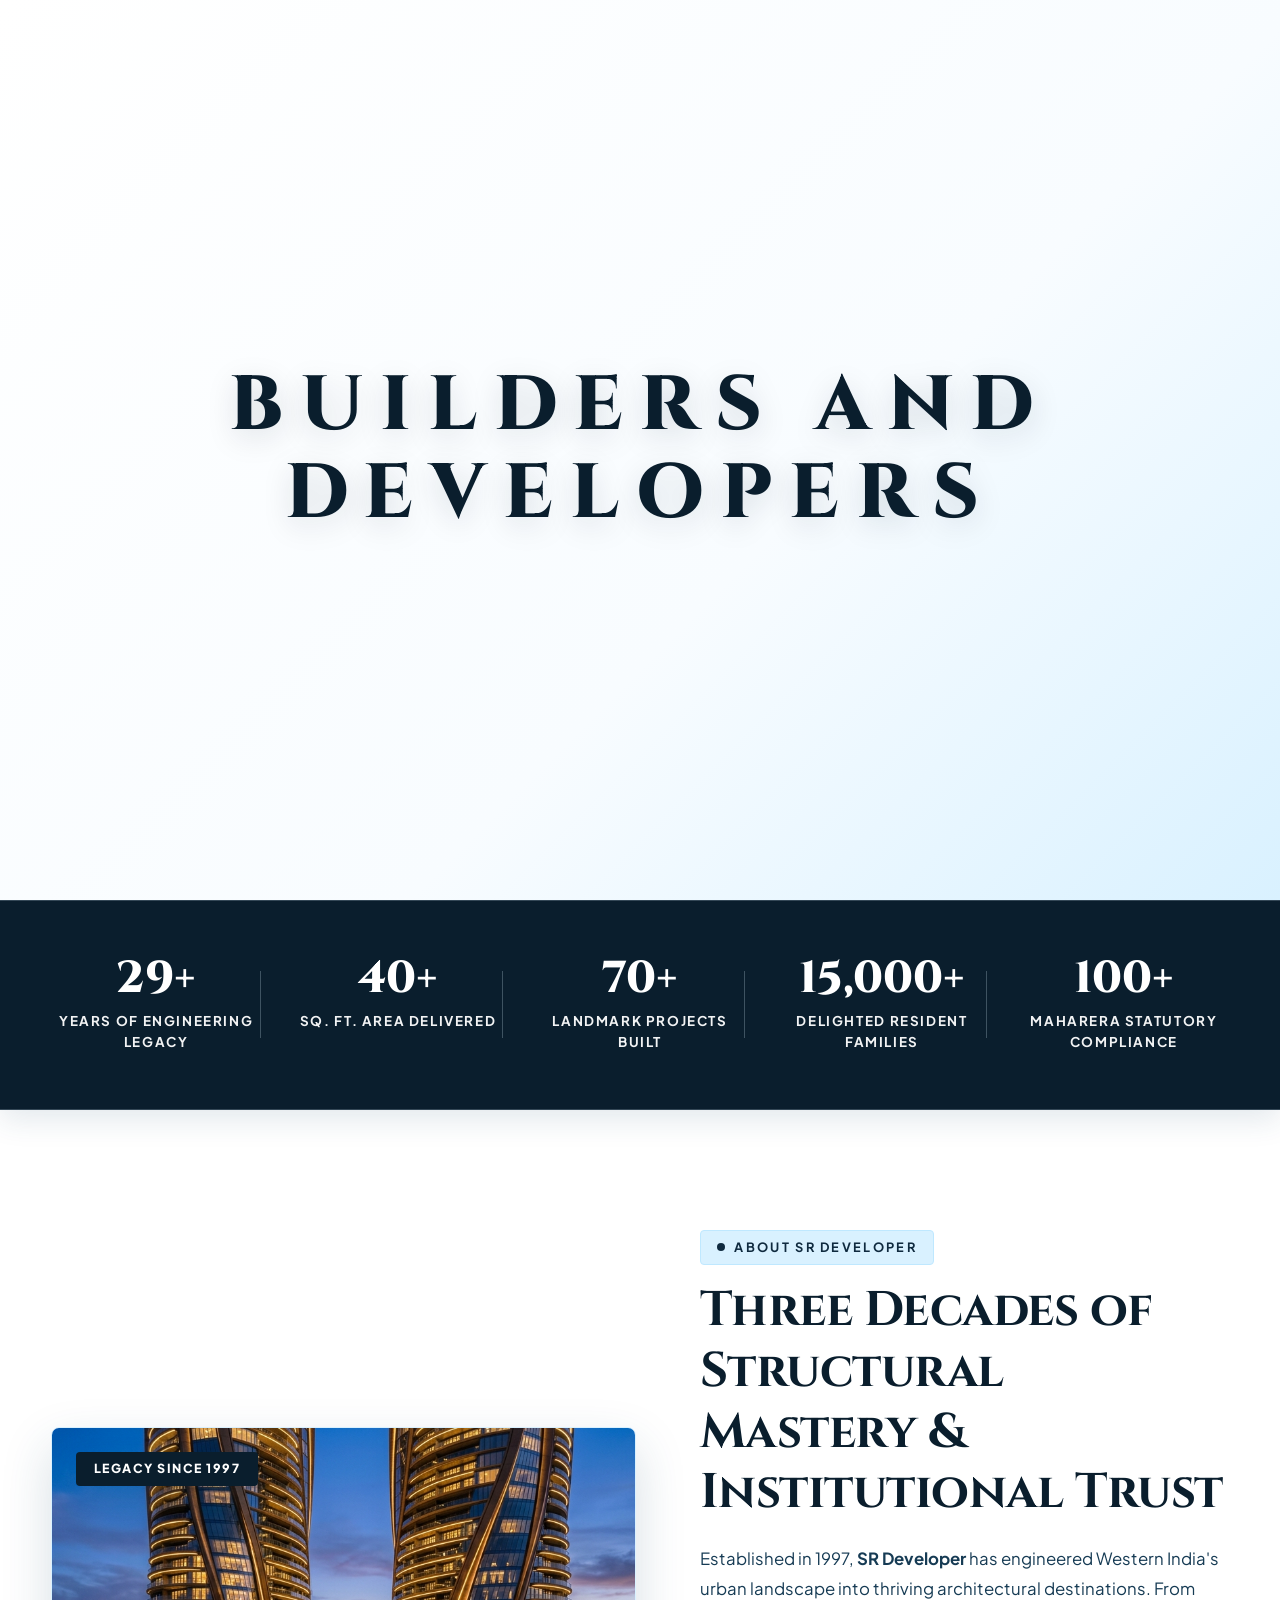
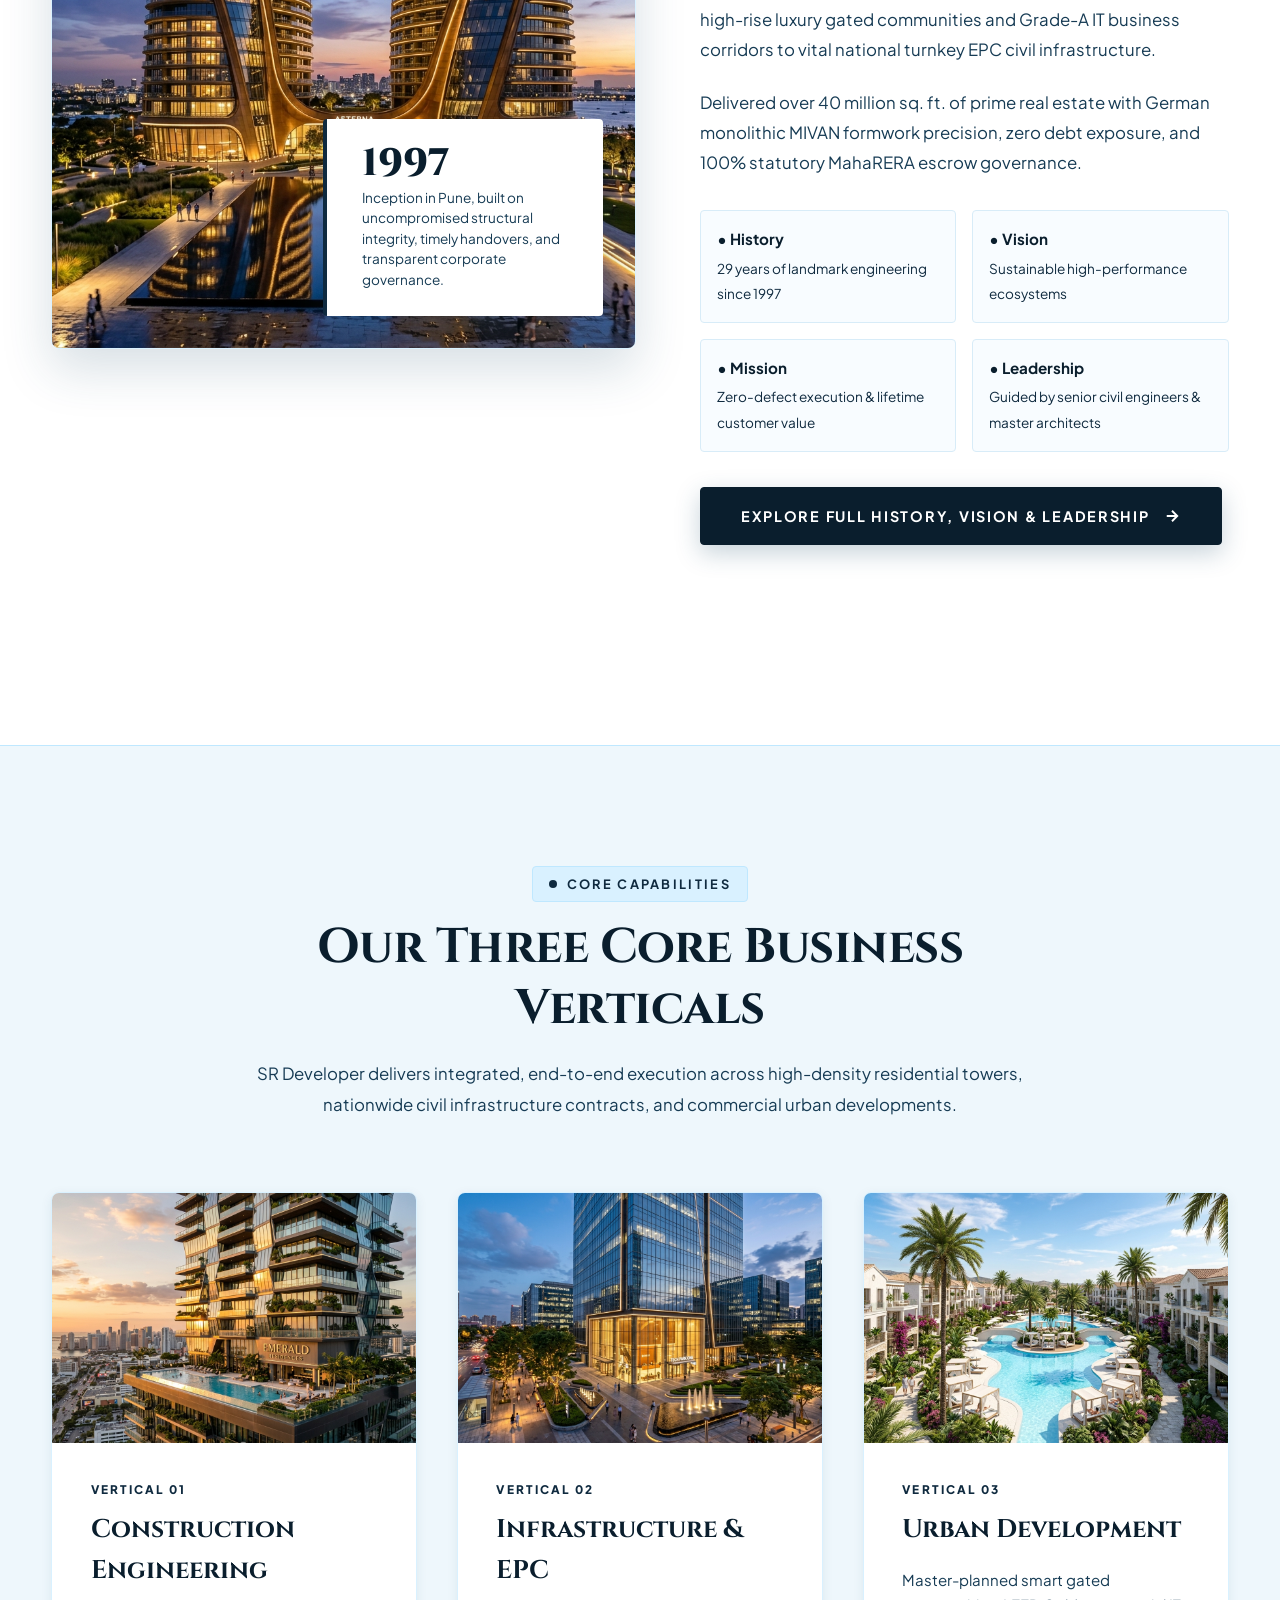
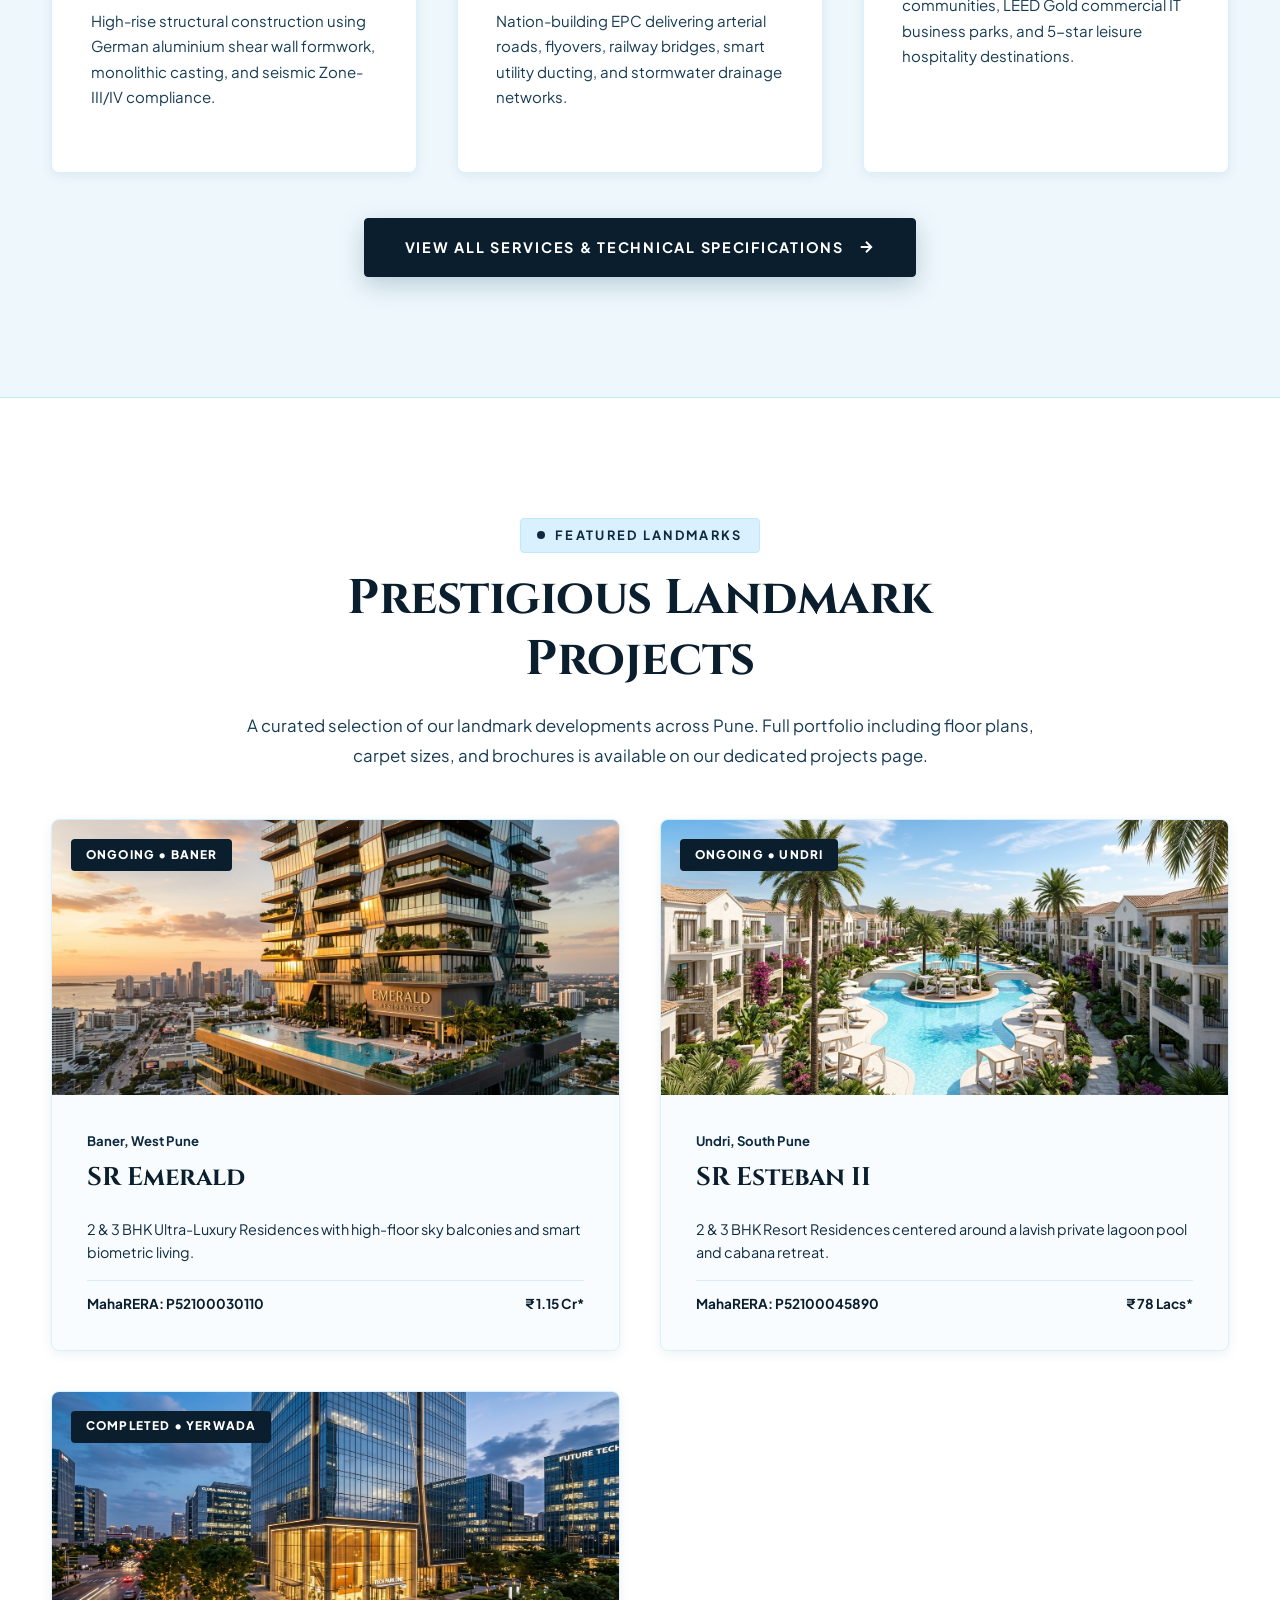
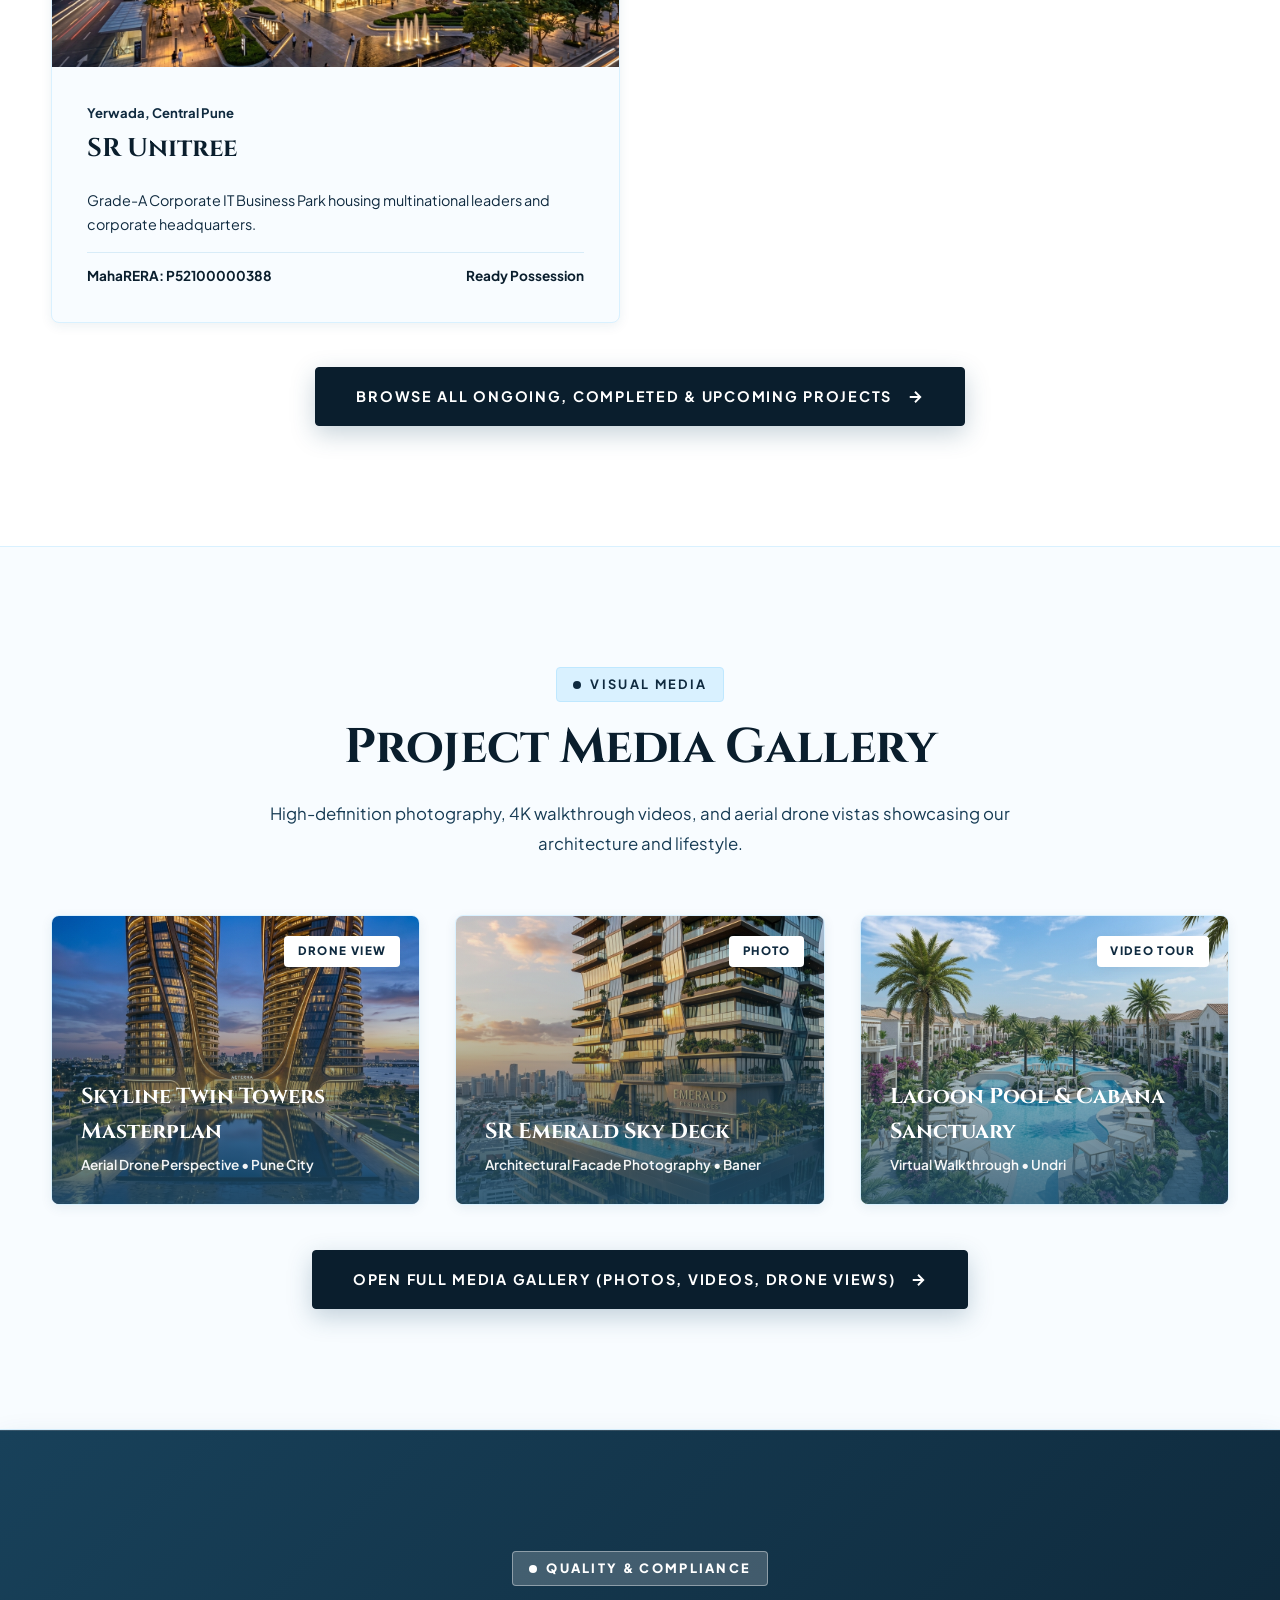
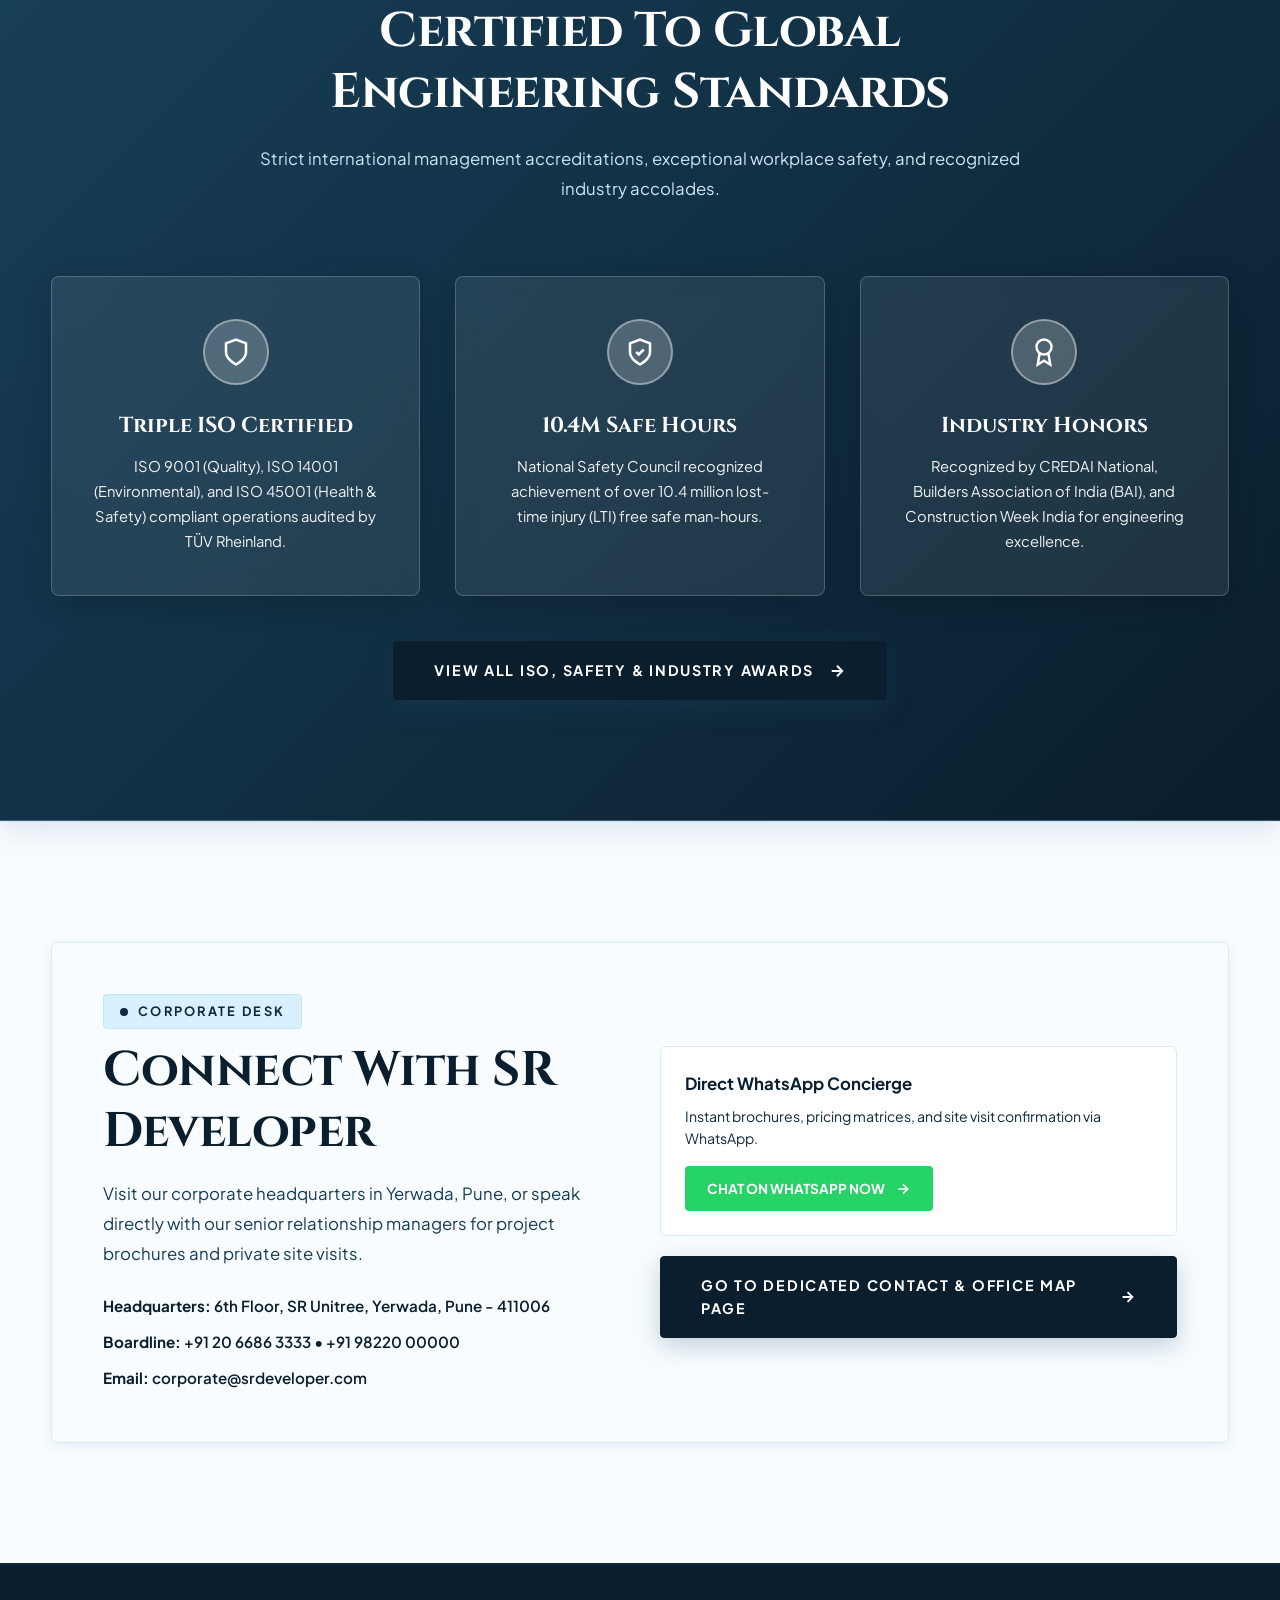
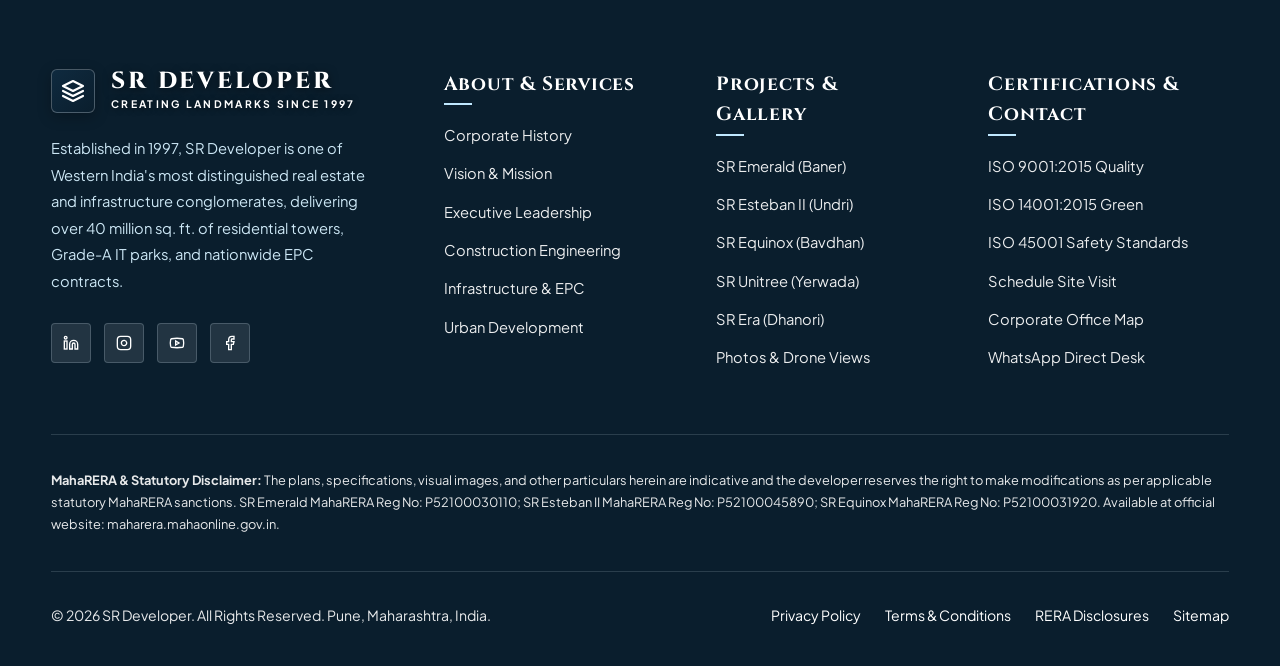
==== commit 9889d5ac: "style: enhance typography to deep executive dark blue and restore 2s homepage refresh intro" ====
--- a/index.html
+++ b/index.html
@@ -26,7 +26,7 @@
         <h1 class="intro-huge-title">SR DEVELOPER</h1>
       </div>
       <div class="intro-text-step" id="introStep2">
-        <h2 class="intro-subtitle-title">BUILDER AND DEVELOPER</h2>
+        <h2 class="intro-subtitle-title">BUILDERS AND DEVELOPERS</h2>
       </div>
     </div>
   </div>
@@ -659,7 +659,7 @@
         <div class="modal-header-overlay">
           <span class="project-status-badge" style="width: fit-content;" id="modalStatusBadge">Ongoing Project</span>
           <h2 class="font-serif" style="font-size: 2.2rem; margin-top: 0.5rem;" id="modalTitle">SR Emerald</h2>
-          <p style="color: var(--light-sky-blue); font-size: 1rem;" id="modalSubtitle">2 &amp; 3 Bed Residences &bull; Baner, Pune West</p>
+          <p style="color: #FFFFFF; font-size: 1rem; opacity: 0.95;" id="modalSubtitle">2 &amp; 3 Bed Residences &bull; Baner, Pune West</p>
         </div>
       </div>
 
--- a/styles.css
+++ b/styles.css
@@ -5,28 +5,28 @@
    ========================================================================== */
 
 :root {
-  /* Brand Corporate Palette (User Specified) */
+  /* Brand Corporate Palette (User Specified: White, Off White, Sky Blue, Dark Blue) */
   --pure-white: #FFFFFF;
   --off-white: #F8FCFF;
   --light-sky-blue: #D9F1FF;
   --soft-sky-blue: #BFE8FF;
-  --primary-blue: #1F4E6B;   /* Dark Blue across website as requested */
-  --accent-blue: #2F80A8;    /* Kept for subtle badges/borders */
-  --dark-blue: #1F4E6B;      /* Executive Dark Blue */
-  --light-gray-text: #1F4E6B; /* Rich dark blue contrast (WCAG AAA) */
-
-  /* Executive Contrast Tokens (Rich Depth, Zero Muddy/Obsidian Black) */
+  --primary-blue: #0F2A3F;   /* Deep Executive Dark Blue (Rich Contrast) */
+  --accent-blue: #163B54;    /* Strong Dark Blue Accent */
+  --dark-blue: #0A1E2D;      /* Deepest High-Contrast Dark Blue */
+  --light-gray-text: #163B54; /* Crisp Dark Blue Contrast (Zero washed out text) */
+
+  /* Executive Contrast Tokens */
   --bg-primary: var(--pure-white);
   --bg-secondary: var(--off-white);
   --bg-accent-light: var(--light-sky-blue);
   --bg-accent-soft: var(--soft-sky-blue);
   --bg-azure-soft: #EEF7FC;
 
-  --text-dark: #1F4E6B;
-  --text-primary: #1F4E6B;
-  --text-body: #1F4E6B;      /* Pure dark blue readability */
-  --text-subtle: #1F4E6B;    /* High contrast dark blue */
-  --text-muted: #1F4E6B;     /* Crisp dark blue */
+  --text-dark: #0A1E2D;
+  --text-primary: #0A1E2D;
+  --text-body: #0F2A3F;      /* Rich dark blue readability */
+  --text-subtle: #163B54;    /* High contrast dark blue */
+  --text-muted: #163B54;     /* Crisp dark blue */
   --text-white: var(--pure-white);
 
   --border-subtle: #D8ECF8;
@@ -296,13 +296,13 @@
 .subpage-hero-tag {
   display: inline-block;
   font-size: 0.82rem;
-  font-weight: 700;
+  font-weight: 800;
   text-transform: uppercase;
   letter-spacing: 0.22em;
-  color: var(--soft-sky-blue);
-  background: rgba(255, 255, 255, 0.15);
-  border: 1px solid rgba(191, 232, 255, 0.4);
-  padding: 0.4rem 1.2rem;
+  color: #FFFFFF;
+  background: rgba(10, 30, 45, 0.45);
+  border: 1px solid rgba(255, 255, 255, 0.4);
+  padding: 0.45rem 1.3rem;
   border-radius: 4px;
   margin-bottom: 1.25rem;
   backdrop-filter: blur(8px);
@@ -321,7 +321,7 @@
 
 .subpage-hero-desc {
   font-size: 1.12rem;
-  color: #F8FCFF;
+  color: #FFFFFF;
   max-width: 720px;
   margin: 0 auto 1.8rem auto;
   line-height: 1.7;
@@ -333,10 +333,10 @@
   align-items: center;
   gap: 0.5rem;
   font-size: 0.78rem;
-  font-weight: 700;
+  font-weight: 800;
   letter-spacing: 0.18em;
   text-transform: uppercase;
-  color: var(--soft-sky-blue);
+  color: #FFFFFF;
   animation: bounceCue 2s infinite ease-in-out;
 }
 
@@ -464,17 +464,18 @@
   text-align: center;
   line-height: 1.15;
   color: var(--dark-blue);
-  text-shadow: 0 8px 30px rgba(31, 78, 107, 0.15);
+  text-shadow: 0 8px 30px rgba(10, 30, 45, 0.15);
 }
 
 .intro-subtitle-title {
   font-family: var(--font-serif);
-  font-size: clamp(2.2rem, 5vw, 4.2rem);
-  font-weight: 700;
-  letter-spacing: 0.2em;
+  font-size: clamp(2.6rem, 6vw, 4.8rem);
+  font-weight: 800;
+  letter-spacing: 0.22em;
   text-align: center;
-  line-height: 1.2;
-  color: var(--primary-blue);
+  line-height: 1.15;
+  color: var(--dark-blue);
+  text-shadow: 0 8px 30px rgba(10, 30, 45, 0.15);
 }
 
 /* ==========================================================================
@@ -575,10 +576,10 @@
   font-size: 0.65rem;
   text-transform: uppercase;
   letter-spacing: 0.22em;
-  color: var(--soft-sky-blue);
+  color: #FFFFFF;
   font-weight: 700;
   margin-top: 2px;
-  text-shadow: 0 1px 6px rgba(0, 0, 0, 0.4);
+  text-shadow: 0 1px 6px rgba(0, 0, 0, 0.6);
   transition: color var(--transition-fast), text-shadow var(--transition-fast);
 }
 
@@ -826,7 +827,8 @@
 
 .mega-preview-caption p {
   font-size: 0.95rem;
-  color: var(--light-sky-blue);
+  color: #FFFFFF;
+  opacity: 0.95;
   line-height: 1.6;
 }
 
@@ -894,11 +896,11 @@
 .hero-caption-tag {
   font-family: var(--font-sans);
   font-size: clamp(0.95rem, 1.25vw, 1.15rem);
-  font-weight: 700;
+  font-weight: 800;
   letter-spacing: 0.18em;
   text-transform: uppercase;
-  color: var(--soft-sky-blue);
-  text-shadow: 0 2px 14px rgba(0, 0, 0, 0.85);
+  color: #FFFFFF;
+  text-shadow: 0 2px 14px rgba(0, 0, 0, 0.95);
   margin: 0;
   padding: 0;
   display: block;
@@ -956,7 +958,7 @@
   font-family: var(--font-serif);
   font-size: clamp(2.3rem, 3.5vw, 3.4rem);
   font-weight: 800;
-  color: var(--soft-sky-blue);
+  color: #FFFFFF;
   line-height: 1;
   margin-bottom: 0.5rem;
 }
@@ -965,7 +967,8 @@
   font-size: 0.84rem;
   text-transform: uppercase;
   letter-spacing: 0.12em;
-  color: var(--light-sky-blue);
+  color: #FFFFFF;
+  opacity: 0.95;
   font-weight: 700;
 }
 
@@ -1507,8 +1510,9 @@
 
 .gallery-caption p {
   font-size: 0.85rem;
-  color: var(--soft-sky-blue);
-  font-weight: 500;
+  color: #FFFFFF;
+  opacity: 0.95;
+  font-weight: 600;
 }
 
 /* ==========================================================================
@@ -1525,13 +1529,14 @@
 }
 
 .section-certifications .section-tag {
-  background: rgba(217, 241, 255, 0.15);
-  color: var(--light-sky-blue);
-  border-color: rgba(217, 241, 255, 0.35);
+  background: rgba(255, 255, 255, 0.2);
+  color: #FFFFFF;
+  border-color: rgba(255, 255, 255, 0.4);
+  font-weight: 800;
 }
 
 .section-certifications .section-tag::before {
-  background: var(--light-sky-blue);
+  background: #FFFFFF;
 }
 
 .section-certifications .section-heading {
@@ -1576,14 +1581,14 @@
 .cert-badge-icon {
   width: 66px;
   height: 66px;
-  background: rgba(217, 241, 255, 0.16);
-  color: var(--soft-sky-blue);
+  background: rgba(255, 255, 255, 0.2);
+  color: #FFFFFF;
   border-radius: 50%;
   display: flex;
   align-items: center;
   justify-content: center;
   margin: 0 auto 1.5rem;
-  border: 2px solid rgba(217, 241, 255, 0.35);
+  border: 2px solid rgba(255, 255, 255, 0.4);
 }
 
 .cert-title {
@@ -1596,7 +1601,8 @@
 
 .cert-desc {
   font-size: 0.92rem;
-  color: #cce7f8;
+  color: #FFFFFF;
+  opacity: 0.95;
   line-height: 1.7;
 }
 
@@ -1835,12 +1841,14 @@
 
 .footer-links-list a {
   font-size: 0.92rem;
-  color: #d9f1ff;
+  color: #FFFFFF;
+  opacity: 0.92;
   transition: all var(--transition-fast);
 }
 
 .footer-links-list a:hover {
   color: var(--pure-white);
+  opacity: 1;
   transform: translateX(4px);
   display: inline-block;
 }
@@ -1873,7 +1881,7 @@
 .footer-rera-note {
   font-size: 0.8rem;
   line-height: 1.7;
-  color: #a8cfdf;
+  color: rgba(255, 255, 255, 0.9);
   padding: 2.2rem 0;
   border-bottom: 1px solid rgba(217, 241, 255, 0.15);
 }
@@ -1884,17 +1892,18 @@
   align-items: center;
   padding-top: 2rem;
   font-size: 0.88rem;
-  color: #a8cfdf;
+  color: rgba(255, 255, 255, 0.9);
   flex-wrap: wrap;
   gap: 1rem;
 }
 
 .footer-bottom-row a {
-  color: #d9f1ff;
+  color: #FFFFFF;
 }
 
 .footer-bottom-row a:hover {
   color: var(--pure-white);
+  text-decoration: underline;
 }
 
 /* ==========================================================================
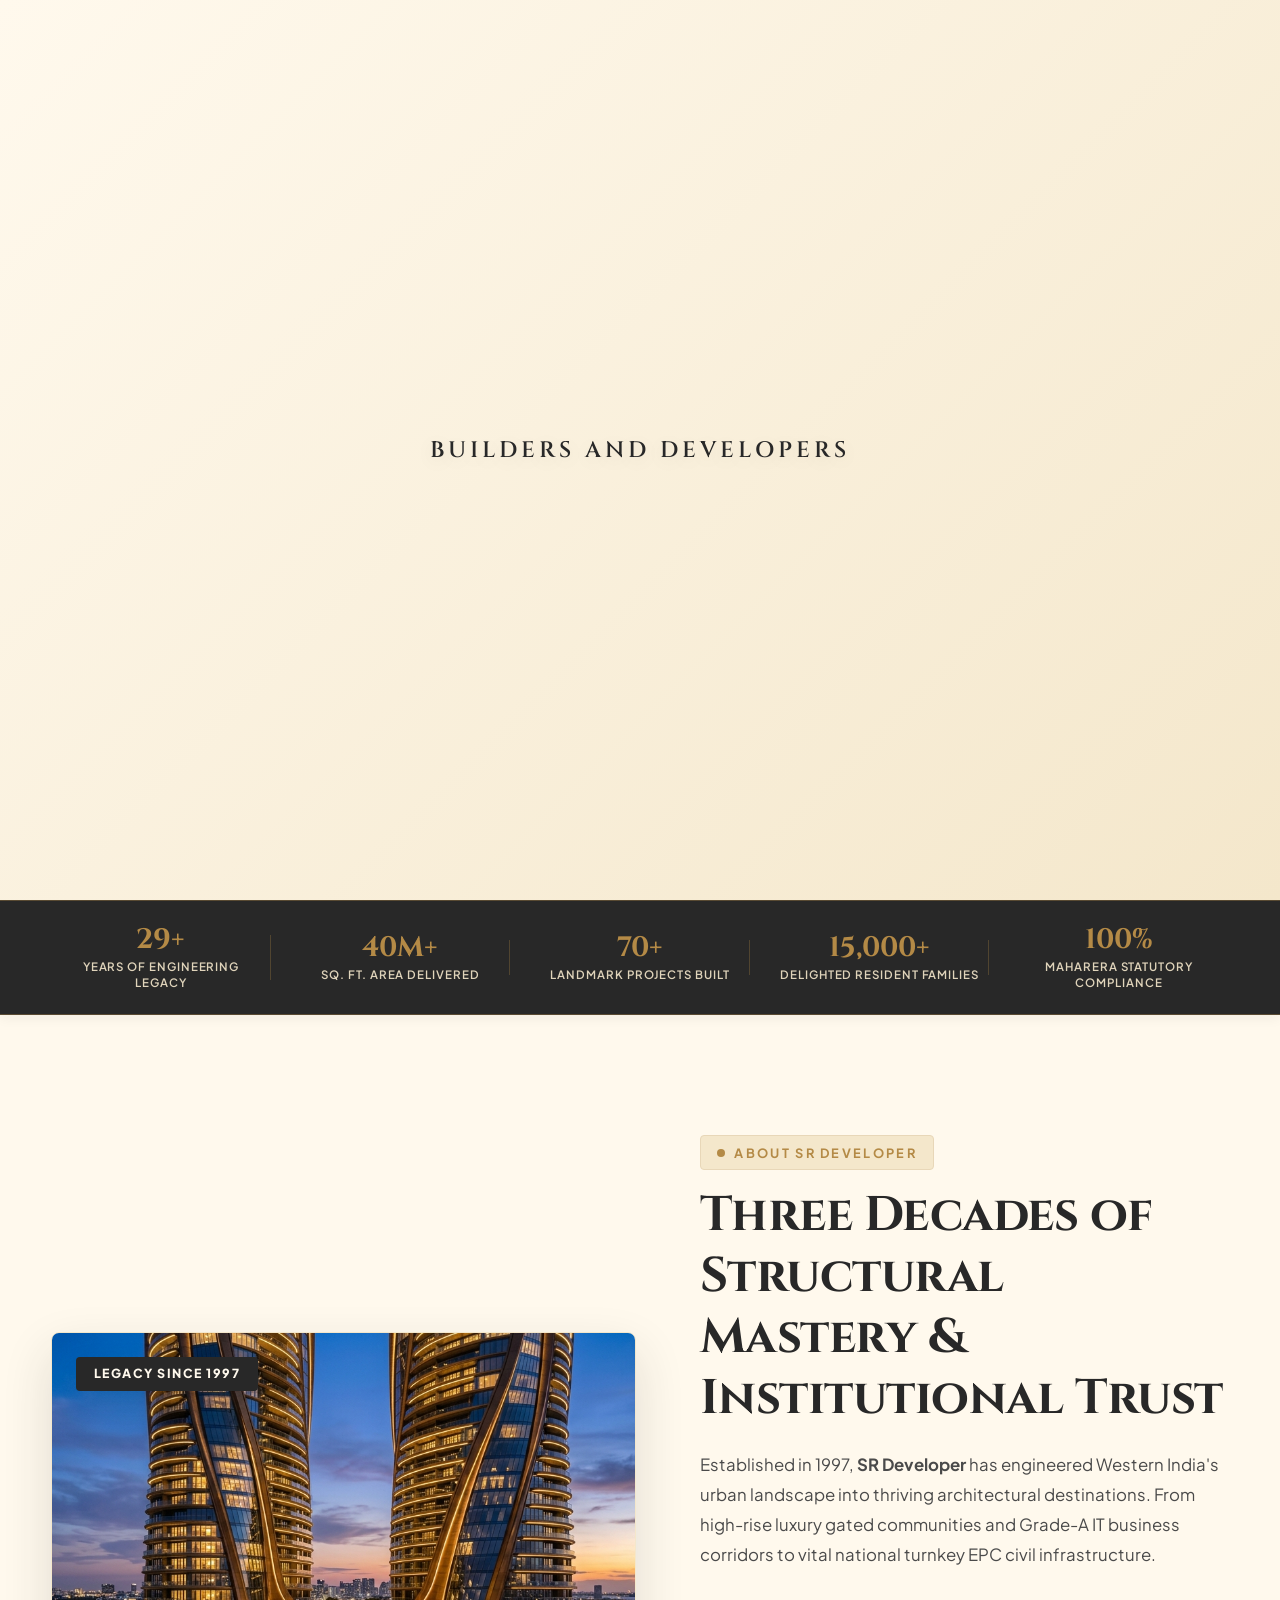
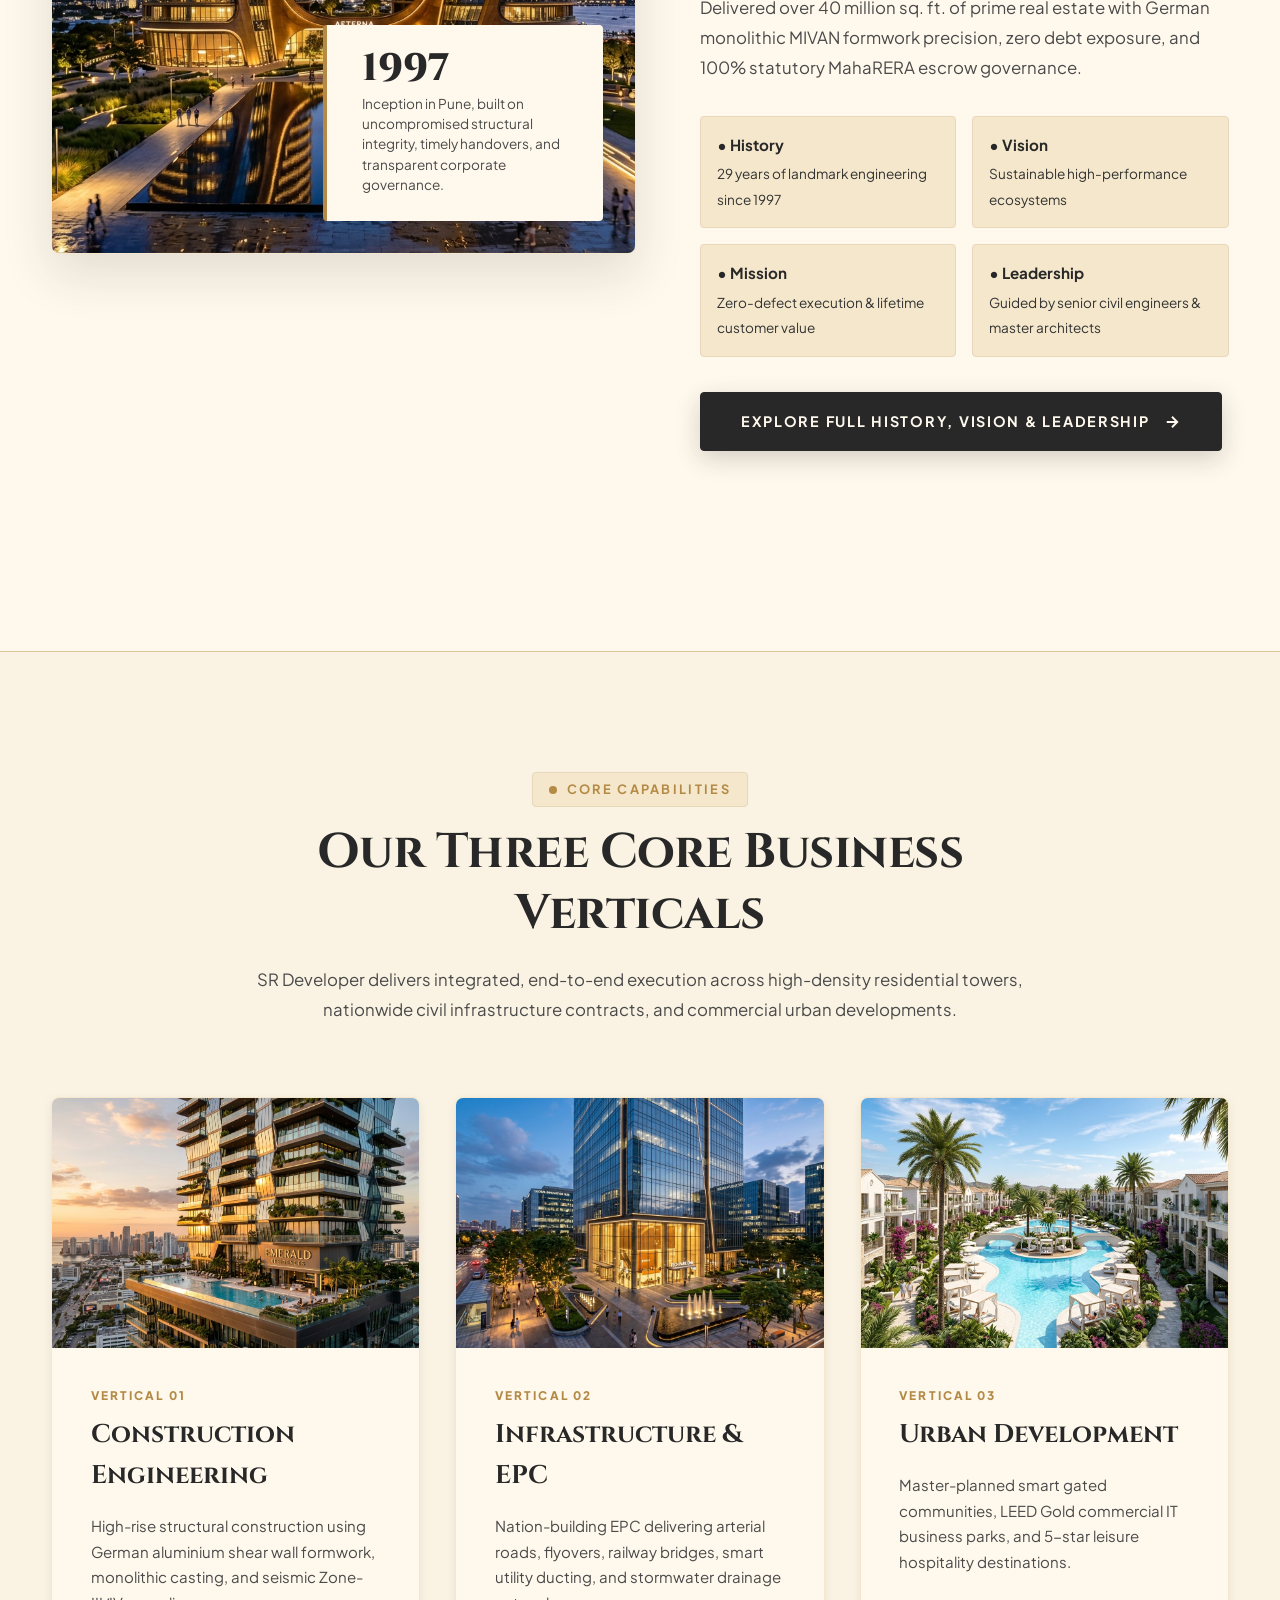
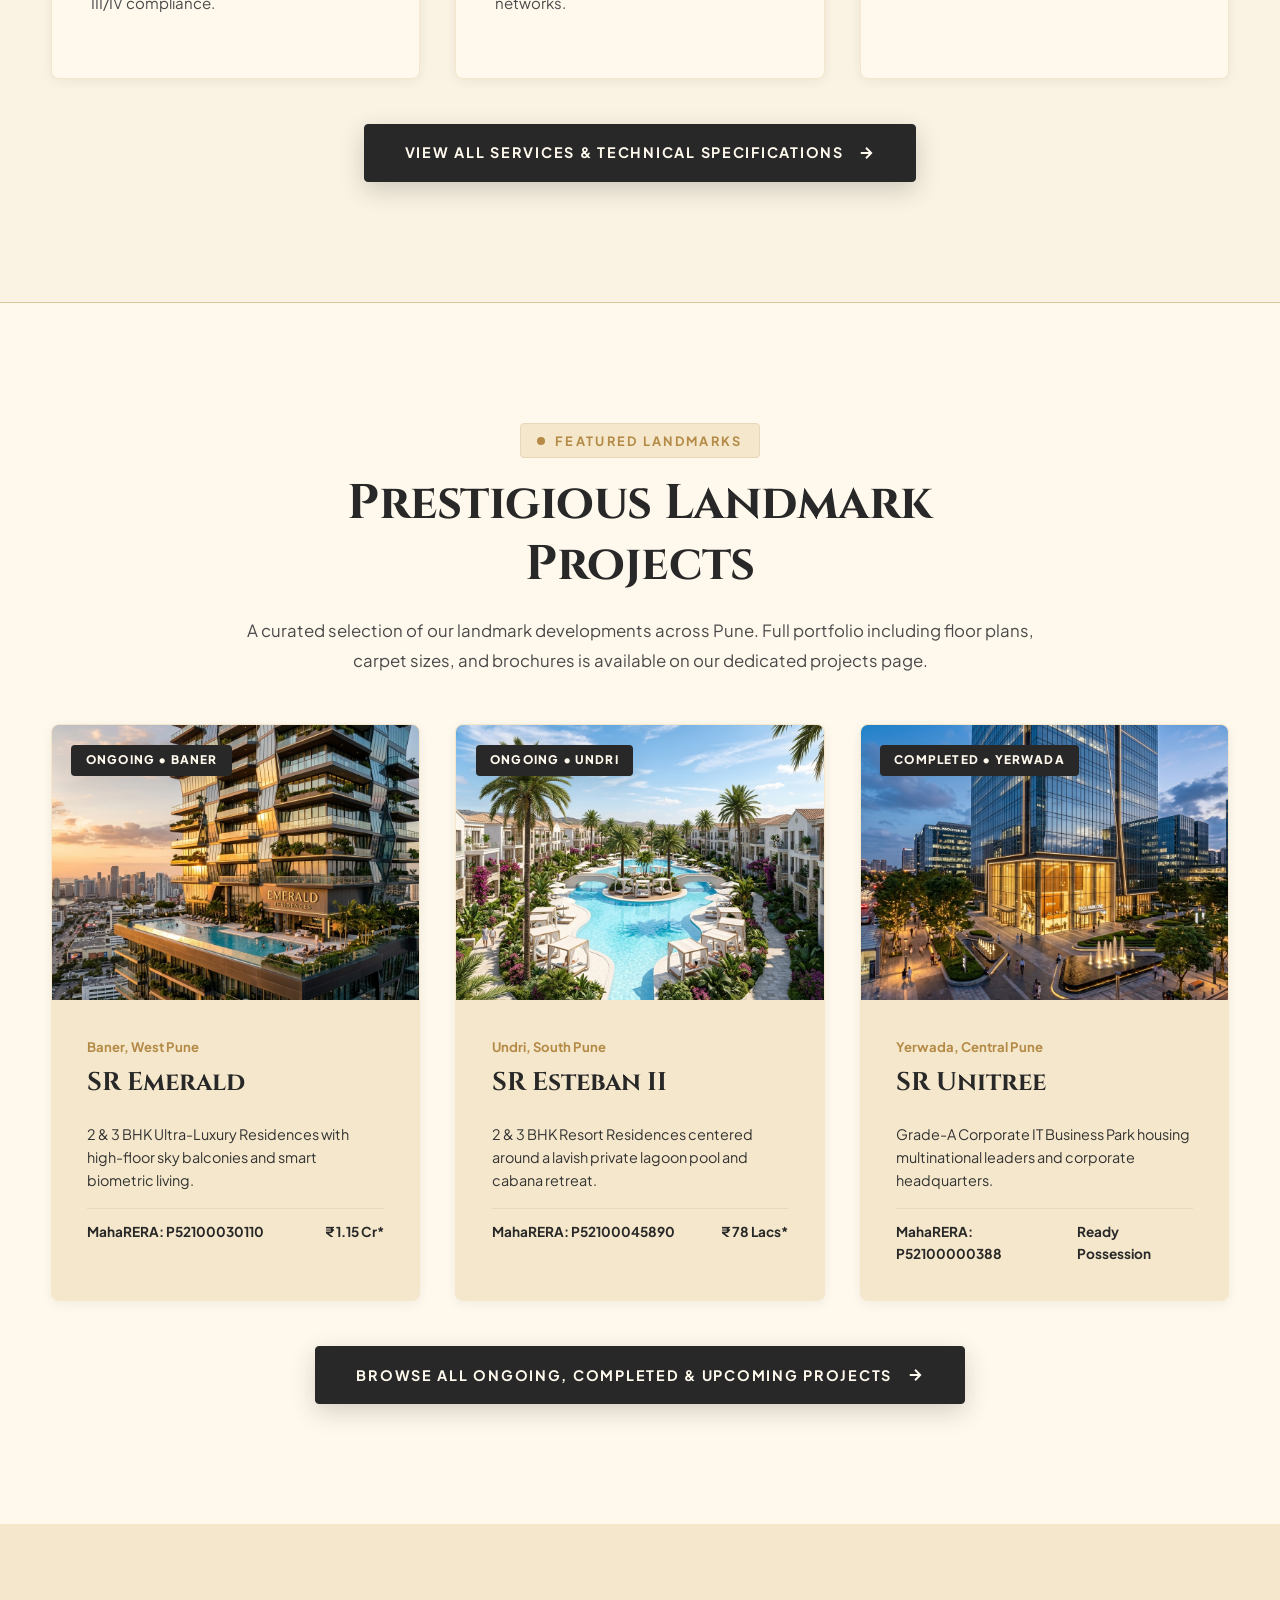
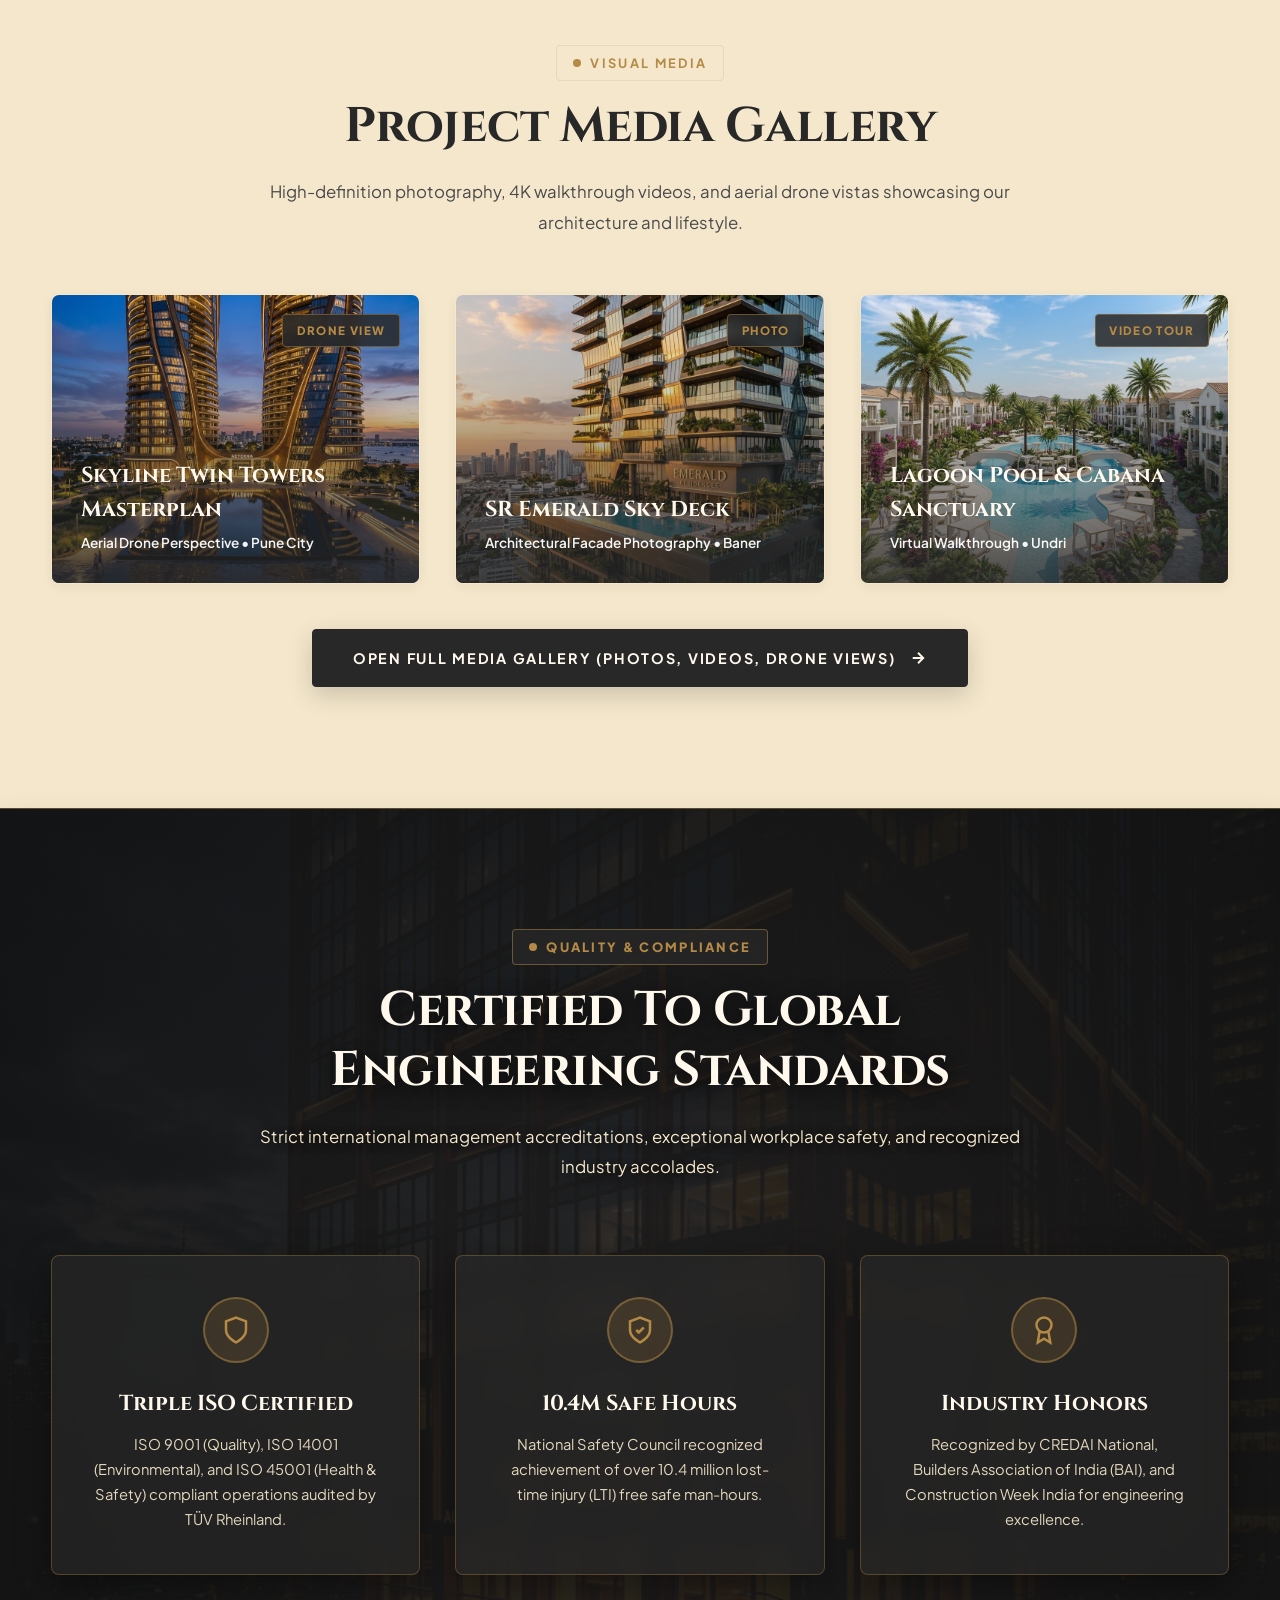
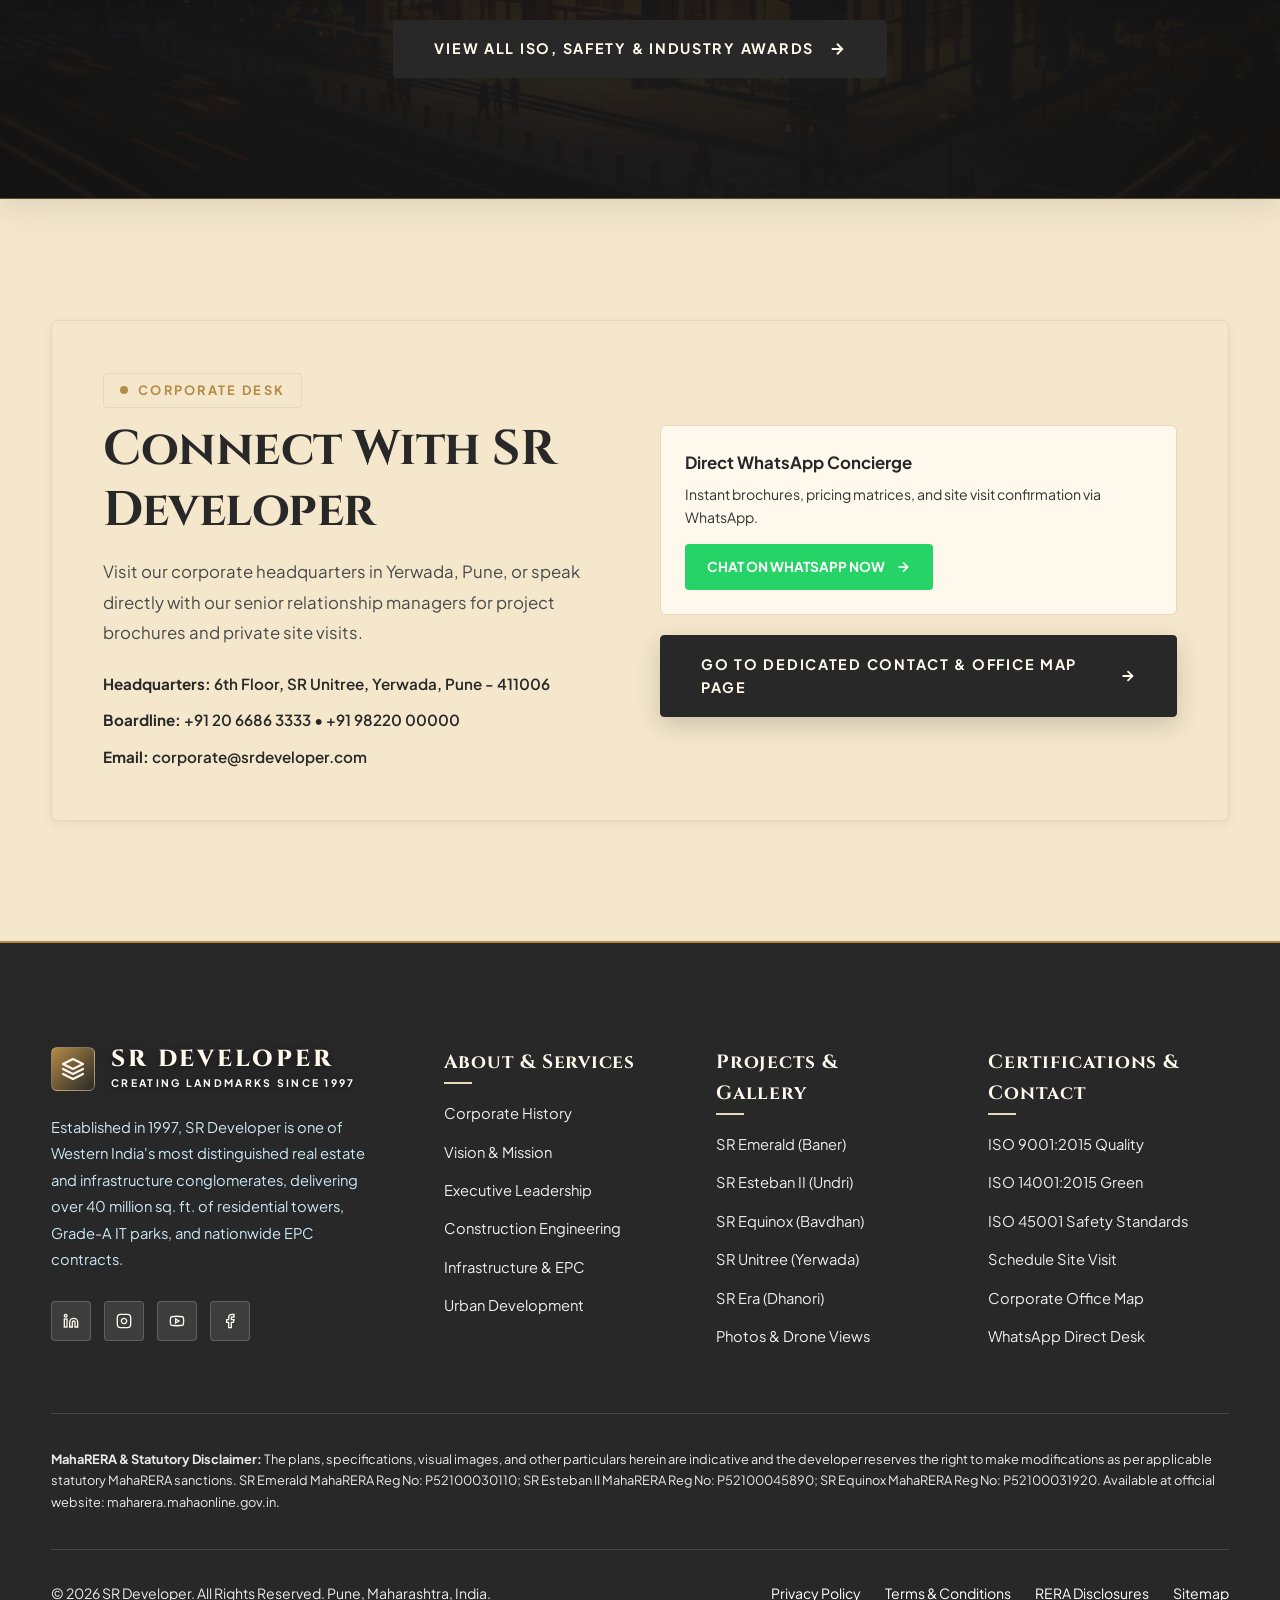
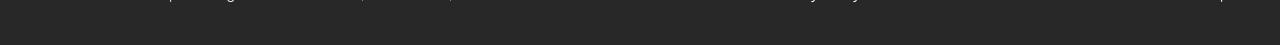
==== commit 55361a5b: "feat: complete mobile responsive overhaul for 768px, 480px and 360px devices" ====
--- a/index.html
+++ b/index.html
@@ -236,7 +236,7 @@
           </p>
 
           <!-- 4 Pillars Short Highlights -->
-          <div style="display: grid; grid-template-columns: 1fr 1fr; gap: 1rem; margin-bottom: 2.2rem;">
+          <div class="about-pillars-grid" style="display: grid; grid-template-columns: 1fr 1fr; gap: 1rem; margin-bottom: 2.2rem;">
             <div style="background: var(--off-white); padding: 1rem; border-radius: 4px; border: 1px solid var(--border-subtle);">
               <strong style="color: var(--dark-blue); font-size: 0.95rem; display: block; margin-bottom: 0.2rem;">• History</strong>
               <span style="font-size: 0.85rem; color: var(--text-body);">29 years of landmark engineering since 1997</span>
--- a/styles.css
+++ b/styles.css
@@ -1,45 +1,57 @@
 /* ==========================================================================
-   SR DEVELOPER - EXECUTIVE CORPORATE REAL ESTATE DESIGN SYSTEM
-   Palette: Pure White, Off White, Sky Blue, Primary Blue, Dark Blue
-   Strict Constraint: No Black/Obsidian; Masterful Depth via Deep Blue (#1F4E6B)
+   SR DEVELOPER - LUXURY REAL ESTATE DESIGN SYSTEM
+   Palette: Warm Cream (#FFF9ED), Champagne Sand (#F4E7CB),
+            Antique Gold (#B48A46), Deep Charcoal (#282828)
    ========================================================================== */
 
 :root {
-  /* Brand Corporate Palette (User Specified: White, Off White, Sky Blue, Dark Blue) */
-  --pure-white: #FFFFFF;
-  --off-white: #F8FCFF;
-  --light-sky-blue: #D9F1FF;
-  --soft-sky-blue: #BFE8FF;
-  --primary-blue: #0F2A3F;   /* Deep Executive Dark Blue (Rich Contrast) */
-  --accent-blue: #163B54;    /* Strong Dark Blue Accent */
-  --dark-blue: #0A1E2D;      /* Deepest High-Contrast Dark Blue */
-  --light-gray-text: #163B54; /* Crisp Dark Blue Contrast (Zero washed out text) */
-
-  /* Executive Contrast Tokens */
-  --bg-primary: var(--pure-white);
-  --bg-secondary: var(--off-white);
-  --bg-accent-light: var(--light-sky-blue);
-  --bg-accent-soft: var(--soft-sky-blue);
-  --bg-azure-soft: #EEF7FC;
-
-  --text-dark: #0A1E2D;
-  --text-primary: #0A1E2D;
-  --text-body: #0F2A3F;      /* Rich dark blue readability */
-  --text-subtle: #163B54;    /* High contrast dark blue */
-  --text-muted: #163B54;     /* Crisp dark blue */
-  --text-white: var(--pure-white);
-
-  --border-subtle: #D8ECF8;
-  --border-light: var(--light-sky-blue);
-  --border-medium: var(--soft-sky-blue);
-  --border-primary: var(--dark-blue);
-  --border-dark: var(--dark-blue);
-
-  /* Elevation Shadows (Tailored Deep Blue Tints) */
-  --shadow-sm: 0 3px 12px rgba(31, 78, 107, 0.08);
-  --shadow-md: 0 10px 28px rgba(31, 78, 107, 0.12);
-  --shadow-lg: 0 20px 50px rgba(31, 78, 107, 0.18);
-  --shadow-blue: 0 8px 24px rgba(47, 128, 168, 0.28);
+  /* Brand Luxury Royal Palette (User Specified) */
+  --cream-white: #FFF9ED;
+  --sand-surface: #F4E7CB;
+  --sand-border: #E8D7B8;
+  --sand-dark: #DCC59B;
+  --gold-primary: #B48A46;
+  --gold-hover: #9E7434;
+  --gold-light: #C9A466;
+  --charcoal-dark: #282828;
+  --charcoal-medium: #3A3A3A;
+  --charcoal-soft: #555555;
+
+  /* Unified Design Tokens */
+  --pure-white: #FFF9ED;       /* #FFF9ED Warm Cream base canvas */
+  --off-white: #F4E7CB;        /* #F4E7CB Champagne Sand surface */
+  --light-sky-blue: #F4E7CB;   /* #F4E7CB Soft Sand surface */
+  --soft-sky-blue: #E8D7B8;    /* Muted sand border */
+  --primary-blue: #B48A46;     /* #B48A46 Warm Antique Gold Accent */
+  --accent-blue: #9E7434;      /* Deep Gold Hover */
+  --dark-blue: #282828;        /* #282828 Deep Charcoal Primary & Text */
+  --light-gray-text: #4A4A4A;  /* Charcoal Readable Text */
+
+  /* Surface & Background Tokens */
+  --bg-primary: #FFF9ED;
+  --bg-secondary: #F4E7CB;
+  --bg-accent-light: #F4E7CB;
+  --bg-accent-soft: #E8D7B8;
+  --bg-azure-soft: #FAF3E3;
+
+  --text-dark: #282828;
+  --text-primary: #282828;
+  --text-body: #333333;
+  --text-subtle: #4F4F4F;
+  --text-muted: #666666;
+  --text-white: #FFF9ED;
+
+  --border-subtle: #E8D7B8;
+  --border-light: #F4E7CB;
+  --border-medium: #DCC59B;
+  --border-primary: #B48A46;
+  --border-dark: #282828;
+
+  /* Elevation Shadows (Tailored Warm Gold & Charcoal Tints) */
+  --shadow-sm: 0 3px 12px rgba(40, 40, 40, 0.06);
+  --shadow-md: 0 10px 28px rgba(40, 40, 40, 0.10);
+  --shadow-lg: 0 20px 50px rgba(40, 40, 40, 0.14);
+  --shadow-blue: 0 8px 24px rgba(180, 138, 70, 0.28);
 
   /* Typography */
   --font-serif: 'Cinzel', Georgia, serif;
@@ -280,7 +292,7 @@
 .subpage-hero-overlay {
   position: absolute;
   inset: 0;
-  background: linear-gradient(180deg, rgba(31, 78, 107, 0.45) 0%, rgba(31, 78, 107, 0.82) 100%);
+  background: linear-gradient(180deg, rgba(40, 40, 40, 0.55) 0%, rgba(40, 40, 40, 0.88) 100%);
   z-index: 1;
 }
 
@@ -299,9 +311,9 @@
   font-weight: 800;
   text-transform: uppercase;
   letter-spacing: 0.22em;
-  color: #FFFFFF;
-  background: rgba(10, 30, 45, 0.45);
-  border: 1px solid rgba(255, 255, 255, 0.4);
+  color: #FFF9ED;
+  background: rgba(40, 40, 40, 0.6);
+  border: 1px solid rgba(180, 138, 70, 0.5);
   padding: 0.45rem 1.3rem;
   border-radius: 4px;
   margin-bottom: 1.25rem;
@@ -313,7 +325,7 @@
   font-size: clamp(2.5rem, 5.5vw, 4.2rem);
   font-weight: 800;
   letter-spacing: 0.04em;
-  color: var(--pure-white);
+  color: #FFF9ED;
   line-height: 1.2;
   text-shadow: 0 4px 20px rgba(0, 0, 0, 0.6);
   margin-bottom: 1rem;
@@ -321,7 +333,7 @@
 
 .subpage-hero-desc {
   font-size: 1.12rem;
-  color: #FFFFFF;
+  color: #F4E7CB;
   max-width: 720px;
   margin: 0 auto 1.8rem auto;
   line-height: 1.7;
@@ -336,7 +348,7 @@
   font-weight: 800;
   letter-spacing: 0.18em;
   text-transform: uppercase;
-  color: #FFFFFF;
+  color: #F4E7CB;
   animation: bounceCue 2s infinite ease-in-out;
 }
 
@@ -365,24 +377,24 @@
   gap: 0.85rem;
   padding: 1.05rem 2.5rem;
   background: var(--dark-blue);
-  color: var(--pure-white);
+  color: #FFF9ED;
   font-size: 0.9rem;
   font-weight: 700;
   letter-spacing: 0.12em;
   text-transform: uppercase;
   border-radius: 4px;
   border: 1.5px solid var(--dark-blue);
-  box-shadow: 0 8px 24px rgba(31, 78, 107, 0.25);
+  box-shadow: 0 8px 24px rgba(40, 40, 40, 0.2);
   transition: all var(--transition-smooth);
   cursor: pointer;
 }
 
 .btn-teaser-view:hover {
-  background: #15374C;
-  border-color: #15374C;
+  background: var(--primary-blue);
+  border-color: var(--primary-blue);
   transform: translateY(-3px);
-  box-shadow: 0 12px 30px rgba(31, 78, 107, 0.35);
-  color: var(--pure-white);
+  box-shadow: 0 12px 30px rgba(180, 138, 70, 0.35);
+  color: #FFF9ED;
 }
 
 .btn-teaser-view svg {
@@ -400,7 +412,7 @@
   position: fixed;
   inset: 0;
   z-index: 99999;
-  background: linear-gradient(135deg, var(--pure-white) 0%, var(--off-white) 60%, var(--light-sky-blue) 100%);
+  background: linear-gradient(135deg, #FFF9ED 0%, #F4E7CB 100%);
   display: flex;
   flex-direction: column;
   justify-content: center;
@@ -458,24 +470,24 @@
 
 .intro-huge-title {
   font-family: var(--font-serif);
-  font-size: clamp(2.8rem, 6.8vw, 5.5rem);
-  font-weight: 800;
-  letter-spacing: 0.22em;
+  font-size: clamp(1.8rem, 3.4vw, 2.75rem);
+  font-weight: 700;
+  letter-spacing: 0.18em;
   text-align: center;
-  line-height: 1.15;
+  line-height: 1.25;
   color: var(--dark-blue);
-  text-shadow: 0 8px 30px rgba(10, 30, 45, 0.15);
+  text-shadow: 0 4px 18px rgba(10, 30, 45, 0.1);
 }
 
 .intro-subtitle-title {
   font-family: var(--font-serif);
-  font-size: clamp(2.6rem, 6vw, 4.8rem);
-  font-weight: 800;
-  letter-spacing: 0.22em;
+  font-size: clamp(1rem, 1.8vw, 1.4rem);
+  font-weight: 600;
+  letter-spacing: 0.18em;
   text-align: center;
-  line-height: 1.15;
+  line-height: 1.35;
   color: var(--dark-blue);
-  text-shadow: 0 8px 30px rgba(10, 30, 45, 0.15);
+  text-shadow: 0 4px 18px rgba(10, 30, 45, 0.1);
 }
 
 /* ==========================================================================
@@ -501,11 +513,11 @@
 
 /* Header bar appears when page is scrolled */
 .main-header.scrolled {
-  background: rgba(255, 255, 255, 0.98);
+  background: rgba(255, 249, 237, 0.98);
   backdrop-filter: blur(16px);
   -webkit-backdrop-filter: blur(16px);
-  border-bottom: 1.5px solid var(--soft-sky-blue);
-  box-shadow: 0 4px 25px rgba(31, 78, 107, 0.12);
+  border-bottom: 1.5px solid var(--border-subtle);
+  box-shadow: 0 4px 25px rgba(40, 40, 40, 0.08);
   padding: 0.95rem 0;
 }
 
@@ -536,8 +548,8 @@
   align-items: center;
   justify-content: center;
   border-radius: 6px;
-  box-shadow: 0 4px 14px rgba(0, 0, 0, 0.25);
-  border: 1px solid rgba(255, 255, 255, 0.25);
+  box-shadow: 0 4px 14px rgba(40, 40, 40, 0.25);
+  border: 1px solid rgba(244, 231, 203, 0.35);
   transition: transform var(--transition-fast);
 }
 
@@ -807,7 +819,7 @@
 .mega-preview-overlay {
   position: absolute;
   inset: 0;
-  background: linear-gradient(to top, rgba(31, 78, 107, 0.92) 0%, rgba(31, 78, 107, 0.25) 55%, transparent 100%);
+  background: linear-gradient(to top, rgba(40, 40, 40, 0.92) 0%, rgba(40, 40, 40, 0.25) 55%, transparent 100%);
 }
 
 .mega-preview-caption {
@@ -875,7 +887,7 @@
   content: '';
   position: absolute;
   inset: 0;
-  background: linear-gradient(to top, rgba(31, 78, 107, 0.92) 0%, rgba(31, 78, 107, 0.35) 45%, rgba(31, 78, 107, 0.15) 100%);
+  background: linear-gradient(to top, rgba(40, 40, 40, 0.92) 0%, rgba(40, 40, 40, 0.35) 45%, rgba(40, 40, 40, 0.15) 100%);
 }
 
 .hero-slide-caption {
@@ -924,24 +936,28 @@
    ========================================================================== */
 .milestones-strip {
   background: var(--dark-blue);
-  color: var(--pure-white);
-  padding: 3.5rem 0;
+  color: #FFF9ED;
+  padding: 1.5rem 0;
   position: relative;
   z-index: 5;
-  border-top: 1px solid rgba(217, 241, 255, 0.2);
-  border-bottom: 1px solid rgba(217, 241, 255, 0.2);
-  box-shadow: var(--shadow-md);
+  border-top: 1px solid rgba(180, 138, 70, 0.35);
+  border-bottom: 1px solid rgba(180, 138, 70, 0.35);
+  box-shadow: var(--shadow-sm);
 }
 
 .milestones-grid {
   display: grid;
   grid-template-columns: repeat(5, 1fr);
-  gap: 2rem;
+  gap: 1.25rem;
   text-align: center;
+  align-items: center;
+  max-width: 1400px;
+  margin: 0 auto;
 }
 
 .milestone-item {
   position: relative;
+  padding: 0 0.5rem;
 }
 
 .milestone-item:not(:last-child)::after {
@@ -951,25 +967,26 @@
   top: 15%;
   height: 70%;
   width: 1px;
-  background: rgba(217, 241, 255, 0.25);
+  background: rgba(180, 138, 70, 0.3);
 }
 
 .milestone-number {
   font-family: var(--font-serif);
-  font-size: clamp(2.3rem, 3.5vw, 3.4rem);
-  font-weight: 800;
-  color: #FFFFFF;
-  line-height: 1;
-  margin-bottom: 0.5rem;
+  font-size: clamp(1.4rem, 2.2vw, 1.85rem);
+  font-weight: 700;
+  color: var(--primary-blue);
+  line-height: 1.1;
+  margin-bottom: 0.2rem;
 }
 
 .milestone-label {
-  font-size: 0.84rem;
+  font-size: 0.72rem;
   text-transform: uppercase;
-  letter-spacing: 0.12em;
-  color: #FFFFFF;
-  opacity: 0.95;
-  font-weight: 700;
+  letter-spacing: 0.08em;
+  color: #F4E7CB;
+  opacity: 0.9;
+  font-weight: 600;
+  line-height: 1.35;
 }
 
 /* ==========================================================================
@@ -1123,8 +1140,10 @@
 
 .services-grid {
   display: grid;
-  grid-template-columns: repeat(3, 1fr);
-  gap: 2.5rem;
+  grid-template-columns: repeat(3, minmax(0, 1fr));
+  gap: 2.2rem;
+  max-width: 1360px;
+  margin: 0 auto;
 }
 
 .service-card {
@@ -1262,8 +1281,10 @@
 
 .projects-grid {
   display: grid;
-  grid-template-columns: repeat(auto-fill, minmax(380px, 1fr));
-  gap: 2.5rem;
+  grid-template-columns: repeat(3, minmax(0, 1fr));
+  gap: 2.2rem;
+  max-width: 1360px;
+  margin: 0 auto;
 }
 
 .project-card {
@@ -1438,8 +1459,10 @@
 
 .gallery-grid {
   display: grid;
-  grid-template-columns: repeat(auto-fill, minmax(360px, 1fr));
+  grid-template-columns: repeat(3, minmax(0, 1fr));
   gap: 2.2rem;
+  max-width: 1360px;
+  margin: 0 auto;
 }
 
 .gallery-item {
@@ -1466,21 +1489,22 @@
 .gallery-item-overlay {
   position: absolute;
   inset: 0;
-  background: linear-gradient(to top, rgba(31, 78, 107, 0.95) 0%, rgba(31, 78, 107, 0.3) 60%, transparent 100%);
-  opacity: 0.85;
+  background: linear-gradient(to top, rgba(40, 40, 40, 0.95) 0%, rgba(40, 40, 40, 0.3) 60%, transparent 100%);
+  opacity: 0.88;
   transition: opacity var(--transition-smooth);
 }
 
 .gallery-item:hover .gallery-item-overlay {
-  opacity: 0.95;
+  opacity: 0.96;
 }
 
 .gallery-badge {
   position: absolute;
   top: 1.2rem;
   right: 1.2rem;
-  background: var(--pure-white);
+  background: rgba(40, 40, 40, 0.85);
   color: var(--primary-blue);
+  border: 1px solid rgba(180, 138, 70, 0.45);
   font-size: 0.72rem;
   font-weight: 800;
   text-transform: uppercase;
@@ -1491,6 +1515,7 @@
   align-items: center;
   gap: 0.4rem;
   box-shadow: var(--shadow-sm);
+  backdrop-filter: blur(6px);
 }
 
 .gallery-caption {
@@ -1516,35 +1541,65 @@
 }
 
 /* ==========================================================================
-   5. CERTIFICATIONS & COMPLIANCE SECTION (RICH DEEP BLUE EXECUTIVE CONTRAST)
+   5. CERTIFICATIONS & COMPLIANCE SECTION (GLOBAL ENGINEERING STANDARDS BACKGROUND)
    ========================================================================== */
 .section-certifications {
+  position: relative;
   padding: 7.5rem 0;
-  background: linear-gradient(135deg, #18415a 0%, var(--dark-blue) 100%);
-  color: var(--pure-white);
+  color: #FFF9ED;
+  overflow: hidden;
+  border-top: 1.5px solid rgba(180, 138, 70, 0.35);
+  border-bottom: 1.5px solid rgba(180, 138, 70, 0.35);
+  box-shadow: var(--shadow-md);
+  background-color: var(--dark-blue);
+}
+
+.section-certifications::before {
+  content: '';
+  position: absolute;
+  inset: 0;
+  background-image: url('assets/images/engineering-standards.jpg');
+  background-size: cover;
+  background-position: center;
+  background-repeat: no-repeat;
+  filter: brightness(0.35) contrast(1.15);
+  transform: scale(1.02);
+  z-index: 0;
+}
+
+.section-certifications::after {
+  content: '';
+  position: absolute;
+  inset: 0;
+  background: radial-gradient(circle at center, rgba(40, 40, 40, 0.72) 0%, rgba(20, 20, 20, 0.92) 100%);
+  z-index: 1;
+}
+
+.section-certifications .container {
   position: relative;
-  border-top: 1px solid rgba(217, 241, 255, 0.2);
-  border-bottom: 1px solid rgba(217, 241, 255, 0.2);
-  box-shadow: var(--shadow-md);
+  z-index: 2;
 }
 
 .section-certifications .section-tag {
-  background: rgba(255, 255, 255, 0.2);
-  color: #FFFFFF;
-  border-color: rgba(255, 255, 255, 0.4);
+  background: rgba(40, 40, 40, 0.75);
+  color: var(--primary-blue);
+  border: 1px solid rgba(180, 138, 70, 0.5);
   font-weight: 800;
+  backdrop-filter: blur(8px);
 }
 
 .section-certifications .section-tag::before {
-  background: #FFFFFF;
+  background: var(--primary-blue);
 }
 
 .section-certifications .section-heading {
-  color: var(--pure-white);
+  color: #FFF9ED;
+  text-shadow: 0 4px 20px rgba(0, 0, 0, 0.85);
 }
 
 .section-certifications .section-subtext {
-  color: #cbe7f7;
+  color: #F4E7CB;
+  text-shadow: 0 2px 10px rgba(0, 0, 0, 0.7);
 }
 
 .certifications-header {
@@ -1557,52 +1612,54 @@
   display: grid;
   grid-template-columns: repeat(auto-fit, minmax(280px, 1fr));
   gap: 2.2rem;
+  max-width: 1360px;
+  margin: 0 auto;
 }
 
 .cert-card {
-  background: rgba(255, 255, 255, 0.08);
-  border: 1.5px solid rgba(217, 241, 255, 0.22);
-  backdrop-filter: blur(10px);
-  -webkit-backdrop-filter: blur(10px);
+  background: rgba(40, 40, 40, 0.72);
+  border: 1.5px solid rgba(180, 138, 70, 0.35);
+  backdrop-filter: blur(12px);
+  -webkit-backdrop-filter: blur(12px);
   border-radius: 8px;
   padding: 2.6rem;
   text-align: center;
-  box-shadow: 0 8px 30px rgba(0, 0, 0, 0.18);
+  box-shadow: 0 10px 35px rgba(0, 0, 0, 0.4);
   transition: all var(--transition-smooth);
 }
 
 .cert-card:hover {
   transform: translateY(-6px);
-  border-color: var(--soft-sky-blue);
-  box-shadow: 0 14px 40px rgba(0, 0, 0, 0.3);
-  background: rgba(255, 255, 255, 0.14);
+  border-color: var(--primary-blue);
+  box-shadow: 0 16px 45px rgba(180, 138, 70, 0.25);
+  background: rgba(40, 40, 40, 0.88);
 }
 
 .cert-badge-icon {
   width: 66px;
   height: 66px;
-  background: rgba(255, 255, 255, 0.2);
-  color: #FFFFFF;
+  background: rgba(180, 138, 70, 0.18);
+  color: var(--primary-blue);
   border-radius: 50%;
   display: flex;
   align-items: center;
   justify-content: center;
   margin: 0 auto 1.5rem;
-  border: 2px solid rgba(255, 255, 255, 0.4);
+  border: 2px solid rgba(180, 138, 70, 0.5);
 }
 
 .cert-title {
   font-family: var(--font-serif);
   font-size: 1.35rem;
-  color: var(--pure-white);
+  color: #FFF9ED;
   font-weight: 700;
   margin-bottom: 0.65rem;
 }
 
 .cert-desc {
   font-size: 0.92rem;
-  color: #FFFFFF;
-  opacity: 0.95;
+  color: #F4E7CB;
+  opacity: 0.92;
   line-height: 1.7;
 }
 
@@ -1912,7 +1969,7 @@
 .modal-backdrop {
   position: fixed;
   inset: 0;
-  background: rgba(31, 78, 107, 0.6);
+  background: rgba(40, 40, 40, 0.75);
   backdrop-filter: blur(8px);
   z-index: 10000;
   display: flex;
@@ -1978,12 +2035,12 @@
 .modal-header-overlay {
   position: absolute;
   inset: 0;
-  background: linear-gradient(to top, rgba(31, 78, 107, 0.95) 0%, transparent 60%);
+  background: linear-gradient(to top, rgba(40, 40, 40, 0.95) 0%, transparent 60%);
   display: flex;
   flex-direction: column;
   justify-content: flex-end;
   padding: 2.5rem;
-  color: var(--pure-white);
+  color: #FFF9ED;
 }
 
 .modal-body-content {
@@ -2047,10 +2104,16 @@
   color: var(--primary-blue);
 }
 
-/* Responsive Media Queries */
+/* ==========================================================================
+   COMPREHENSIVE RESPONSIVE SYSTEM (DESKTOP, TABLET & MOBILE PERFECTION)
+   ========================================================================== */
+
 @media (max-width: 1200px) {
-  .services-grid {
-    grid-template-columns: repeat(2, 1fr);
+  .services-grid,
+  .projects-grid,
+  .gallery-grid {
+    grid-template-columns: repeat(2, minmax(0, 1fr));
+    max-width: 900px;
   }
   .milestones-grid {
     grid-template-columns: repeat(3, 1fr);
@@ -2077,28 +2140,425 @@
   .contact-grid {
     grid-template-columns: 1fr;
   }
-  .services-grid {
+  .services-grid,
+  .projects-grid,
+  .gallery-grid {
     grid-template-columns: 1fr;
+    max-width: 540px;
   }
   .modal-specs-grid {
     grid-template-columns: 1fr 1fr;
   }
 }
 
+/* Tablet & Mobile Devices (<= 768px) */
 @media (max-width: 768px) {
+  .container {
+    padding-left: 1.25rem !important;
+    padding-right: 1.25rem !important;
+  }
+
+  /* Compact Section Paddings for smooth scrolling */
+  .section-about,
+  .section-services,
+  .section-projects,
+  .section-gallery,
+  .section-certifications,
+  .section-contact {
+    padding: 3.5rem 0;
+  }
+
+  .section-heading {
+    font-size: clamp(1.6rem, 5.5vw, 2.1rem);
+    margin-bottom: 0.75rem;
+  }
+
+  .section-subtext {
+    font-size: 0.92rem;
+    line-height: 1.65;
+    margin-bottom: 2rem;
+  }
+
+  .section-tag {
+    font-size: 0.72rem;
+    padding: 0.35rem 0.8rem;
+    letter-spacing: 0.12em;
+    margin-bottom: 0.75rem;
+  }
+
+  .teaser-action-row {
+    margin-top: 2.2rem;
+  }
+
+  /* Full-width thumb-friendly action buttons */
+  .btn-teaser-view,
+  .btn-primary-blue {
+    width: 100%;
+    max-width: 100%;
+    padding: 0.9rem 1.4rem;
+    font-size: 0.82rem;
+    justify-content: center;
+    text-align: center;
+  }
+
+  /* Mobile Sticky Header */
+  .main-header {
+    padding: 0.75rem 0;
+  }
+
+  .main-header.scrolled {
+    padding: 0.65rem 0;
+  }
+
+  .logo-symbol {
+    width: 38px;
+    height: 38px;
+    border-radius: 5px;
+  }
+
+  .logo-symbol svg {
+    width: 20px;
+    height: 20px;
+  }
+
+  .brand-logo {
+    gap: 0.65rem;
+  }
+
+  .logo-brand-name {
+    font-size: 1.15rem;
+    letter-spacing: 0.08em;
+  }
+
+  .logo-tagline {
+    font-size: 0.58rem;
+    letter-spacing: 0.14em;
+  }
+
+  .menu-toggle-btn {
+    width: 42px;
+    height: 42px;
+    gap: 5px;
+  }
+
+  .menu-toggle-btn span {
+    width: 20px;
+    height: 2px;
+  }
+
+  /* Mobile Hero Banner */
+  .hero-section {
+    height: 80vh;
+    min-height: 480px;
+    max-height: 620px;
+  }
+
   .hero-slide-caption {
-    left: 1.2rem;
-    right: 1.2rem;
+    left: 1.25rem;
+    right: 1.25rem;
     bottom: 2rem;
     padding: 0;
   }
+
+  .hero-caption-tag {
+    font-size: 0.72rem;
+    letter-spacing: 0.14em;
+  }
+
+  .hero-caption-title {
+    font-size: clamp(1.35rem, 5.5vw, 1.85rem);
+    line-height: 1.25;
+  }
+
+  /* Mobile Milestones Strip */
+  .milestones-strip {
+    padding: 1.35rem 0;
+  }
+
   .milestones-grid {
-    grid-template-columns: 1fr 1fr;
-  }
+    grid-template-columns: repeat(2, 1fr);
+    gap: 1.2rem 0.8rem;
+  }
+
+  .milestones-grid .milestone-item:last-child {
+    grid-column: span 2;
+    max-width: 280px;
+    margin: 0 auto;
+  }
+
+  .milestone-item {
+    padding: 0 0.4rem;
+  }
+
+  .milestone-item:not(:last-child)::after {
+    display: none !important;
+  }
+
+  .milestone-number {
+    font-size: 1.5rem;
+    margin-bottom: 0.15rem;
+  }
+
+  .milestone-label {
+    font-size: 0.68rem;
+    line-height: 1.3;
+  }
+
+  /* Mobile About Section */
+  .about-editorial-grid {
+    grid-template-columns: 1fr;
+    gap: 2rem;
+    margin-bottom: 2rem;
+  }
+
+  .about-image-card img {
+    height: 280px;
+  }
+
+  .about-badge-legacy {
+    top: 1rem;
+    left: 1rem;
+    font-size: 0.7rem;
+    padding: 0.35rem 0.75rem;
+  }
+
+  .about-floating-stat {
+    position: static;
+    max-width: 100%;
+    width: 100%;
+    margin-top: 1rem;
+    padding: 1.2rem;
+    border-radius: 6px;
+  }
+
+  .about-floating-stat .stat-num {
+    font-size: 1.8rem;
+  }
+
+  /* Mobile Cards */
+  .project-visual {
+    height: 220px;
+  }
+
+  .project-card-body {
+    padding: 1.4rem;
+  }
+
+  .project-title {
+    font-size: 1.35rem;
+    margin-bottom: 0.75rem;
+  }
+
+  .service-image {
+    height: 200px;
+  }
+
+  .service-content {
+    padding: 1.4rem;
+  }
+
+  .service-title {
+    font-size: 1.3rem;
+  }
+
+  .gallery-item {
+    height: 240px;
+  }
+
+  .gallery-caption h4 {
+    font-size: 1.15rem;
+  }
+
+  .gallery-caption p {
+    font-size: 0.78rem;
+  }
+
+  /* Mobile Certifications */
+  .certifications-grid {
+    grid-template-columns: 1fr;
+    gap: 1.4rem;
+  }
+
+  .cert-card {
+    padding: 2rem 1.4rem;
+  }
+
+  .cert-badge-icon {
+    width: 56px;
+    height: 56px;
+    margin-bottom: 1.2rem;
+  }
+
+  .cert-badge-icon svg {
+    width: 24px;
+    height: 24px;
+  }
+
+  .cert-title {
+    font-size: 1.25rem;
+  }
+
+  .cert-desc {
+    font-size: 0.88rem;
+    line-height: 1.6;
+  }
+
+  /* Mobile Forms & Footer */
   .form-grid-2 {
     grid-template-columns: 1fr;
   }
+
   .footer-top-grid {
     grid-template-columns: 1fr;
-  }
-}
+    gap: 2.2rem;
+    padding-bottom: 2.5rem;
+  }
+
+  .site-footer {
+    padding: 4rem 0 2rem;
+  }
+
+  .footer-bottom-row {
+    flex-direction: column;
+    text-align: center;
+    gap: 0.75rem;
+  }
+
+  /* Subpages & Modals */
+  .subpage-hero {
+    min-height: 320px;
+    height: 42vh;
+  }
+
+  .subpage-hero-title {
+    font-size: clamp(1.75rem, 6.5vw, 2.3rem);
+  }
+
+  .subpage-hero-desc {
+    font-size: 0.9rem;
+    line-height: 1.5;
+    margin-bottom: 1rem;
+  }
+
+  .subpage-scroll-cue {
+    display: none;
+  }
+
+  .projects-filter-bar {
+    justify-content: flex-start;
+    overflow-x: auto;
+    flex-wrap: nowrap;
+    padding-bottom: 0.5rem;
+    scrollbar-width: none;
+    -webkit-overflow-scrolling: touch;
+  }
+
+  .projects-filter-bar button {
+    flex-shrink: 0;
+    padding: 0.55rem 1rem !important;
+    font-size: 0.78rem !important;
+  }
+
+  /* Modal Mobile Optimization */
+  .modal-backdrop {
+    padding: 0.75rem;
+  }
+
+  .project-modal-container {
+    max-height: 94vh;
+    border-radius: 8px;
+  }
+
+  .modal-header-hero {
+    height: 190px;
+  }
+
+  .modal-header-overlay {
+    padding: 1.2rem;
+  }
+
+  .modal-header-overlay h3 {
+    font-size: 1.35rem;
+  }
+
+  .modal-close-btn {
+    top: 1rem;
+    right: 1rem;
+    width: 36px;
+    height: 36px;
+  }
+
+  .modal-body-content {
+    padding: 1.4rem 1.15rem;
+  }
+
+  .modal-specs-grid {
+    grid-template-columns: 1fr 1fr;
+    gap: 0.75rem;
+  }
+
+  .modal-spec-item {
+    padding: 0.85rem;
+  }
+
+  .modal-spec-item .value {
+    font-size: 1rem;
+  }
+}
+
+/* Compact Mobile Devices (<= 480px, e.g. iPhone SE, Galaxy, 360px) */
+@media (max-width: 480px) {
+  .container {
+    padding-left: 1rem !important;
+    padding-right: 1rem !important;
+  }
+
+  .logo-brand-name {
+    font-size: 1.05rem;
+  }
+
+  .logo-tagline {
+    display: none;
+  }
+
+  .about-floating-stat {
+    padding: 1rem;
+  }
+
+  .about-pillars-grid {
+    grid-template-columns: 1fr !important;
+    gap: 0.65rem !important;
+  }
+
+  .milestones-grid {
+    gap: 0.9rem 0.5rem;
+  }
+
+  .milestone-number {
+    font-size: 1.38rem;
+  }
+
+  .milestone-label {
+    font-size: 0.64rem;
+  }
+
+  .mega-menu-left {
+    padding: 5rem 1.25rem 2.5rem;
+  }
+
+  .mega-menu-item .menu-title {
+    font-size: 1.25rem;
+  }
+
+  .mega-menu-item .menu-subitems {
+    font-size: 0.76rem;
+  }
+
+  .cert-card {
+    padding: 1.6rem 1rem;
+  }
+
+  .project-card-body {
+    padding: 1.2rem;
+  }
+}
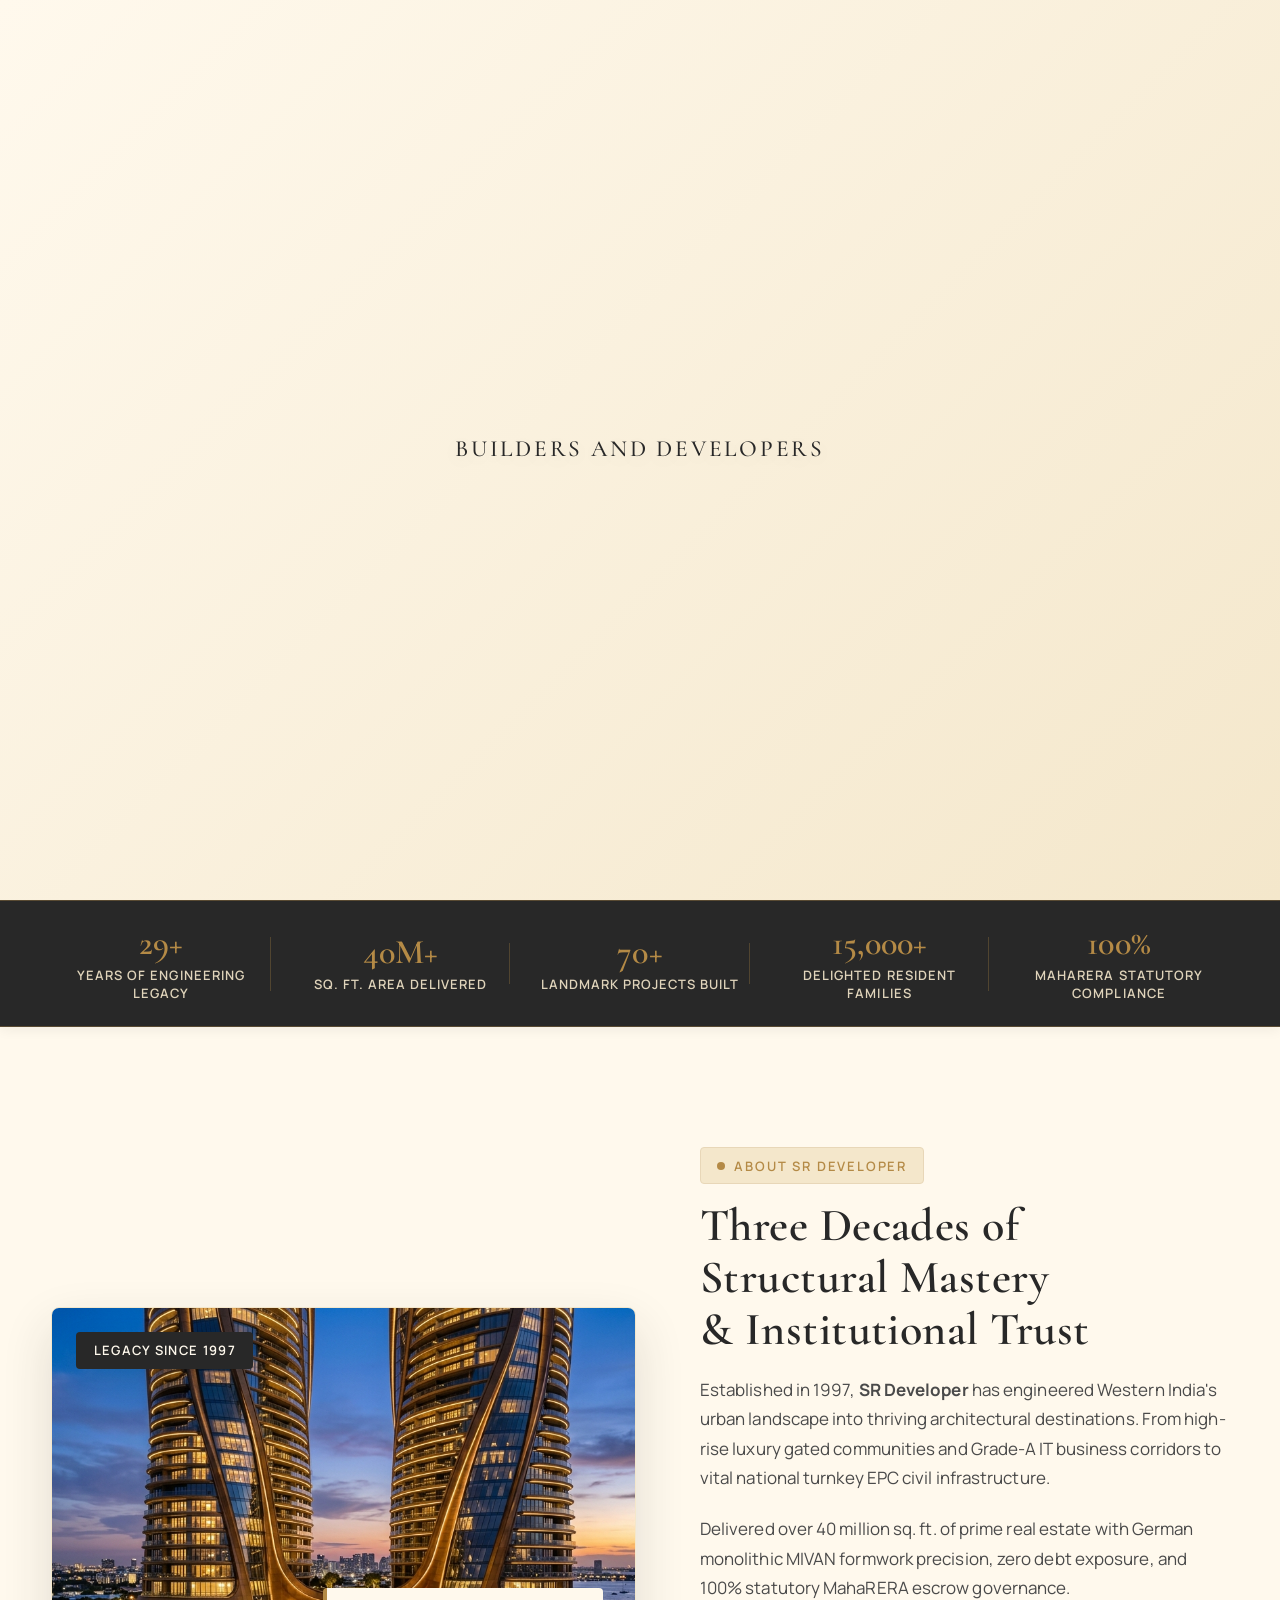
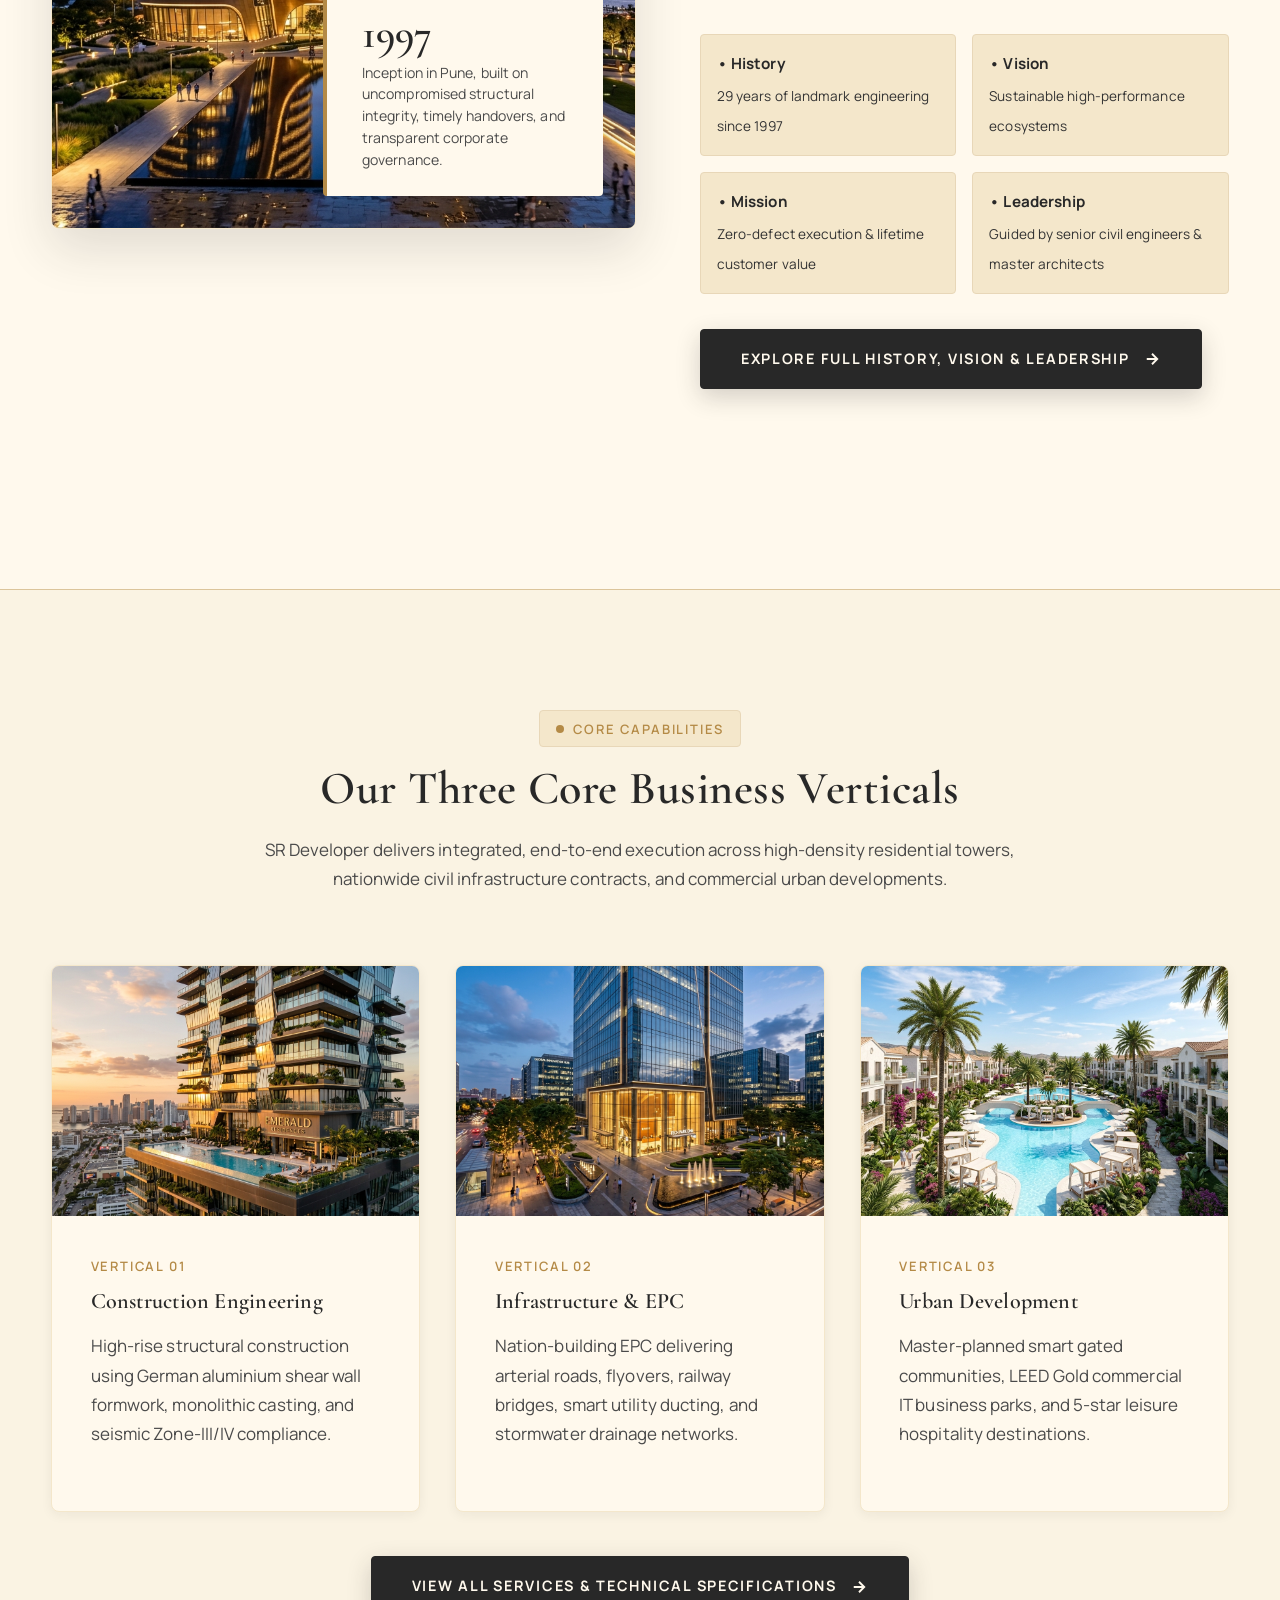
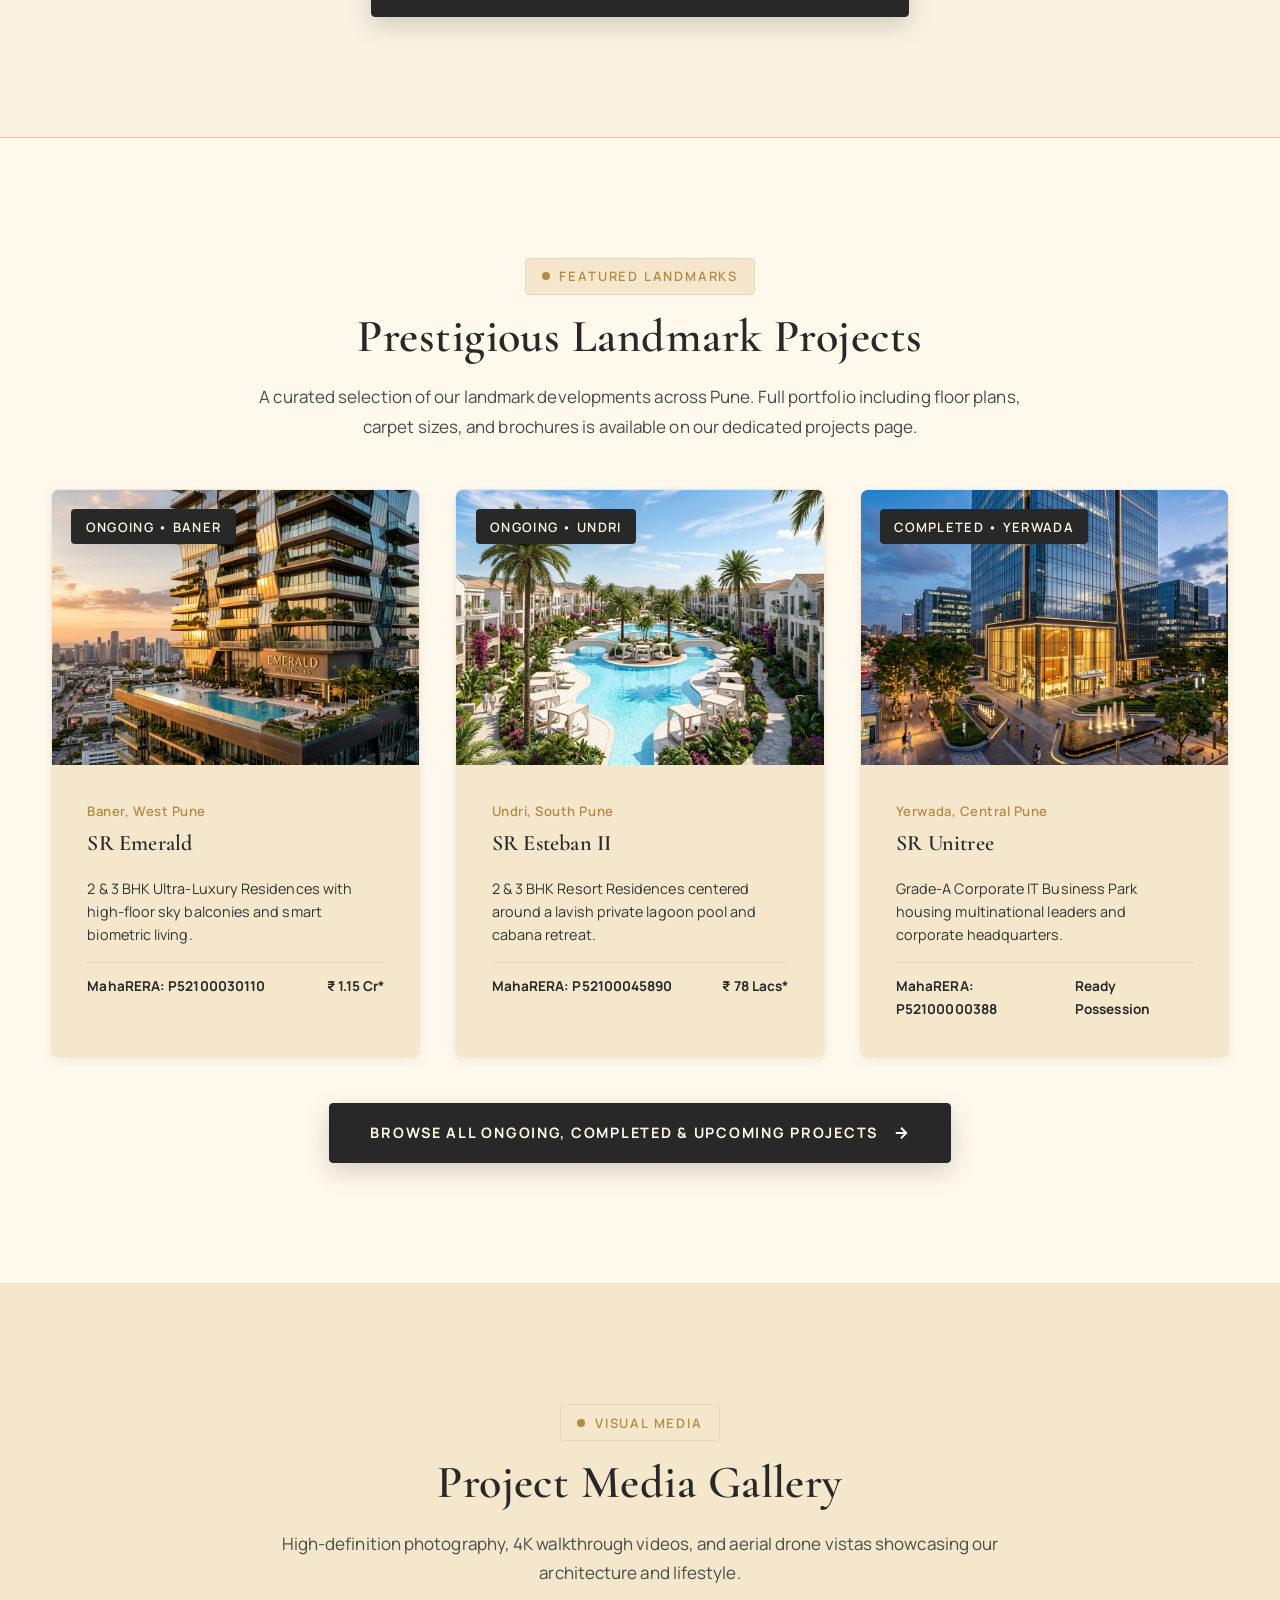
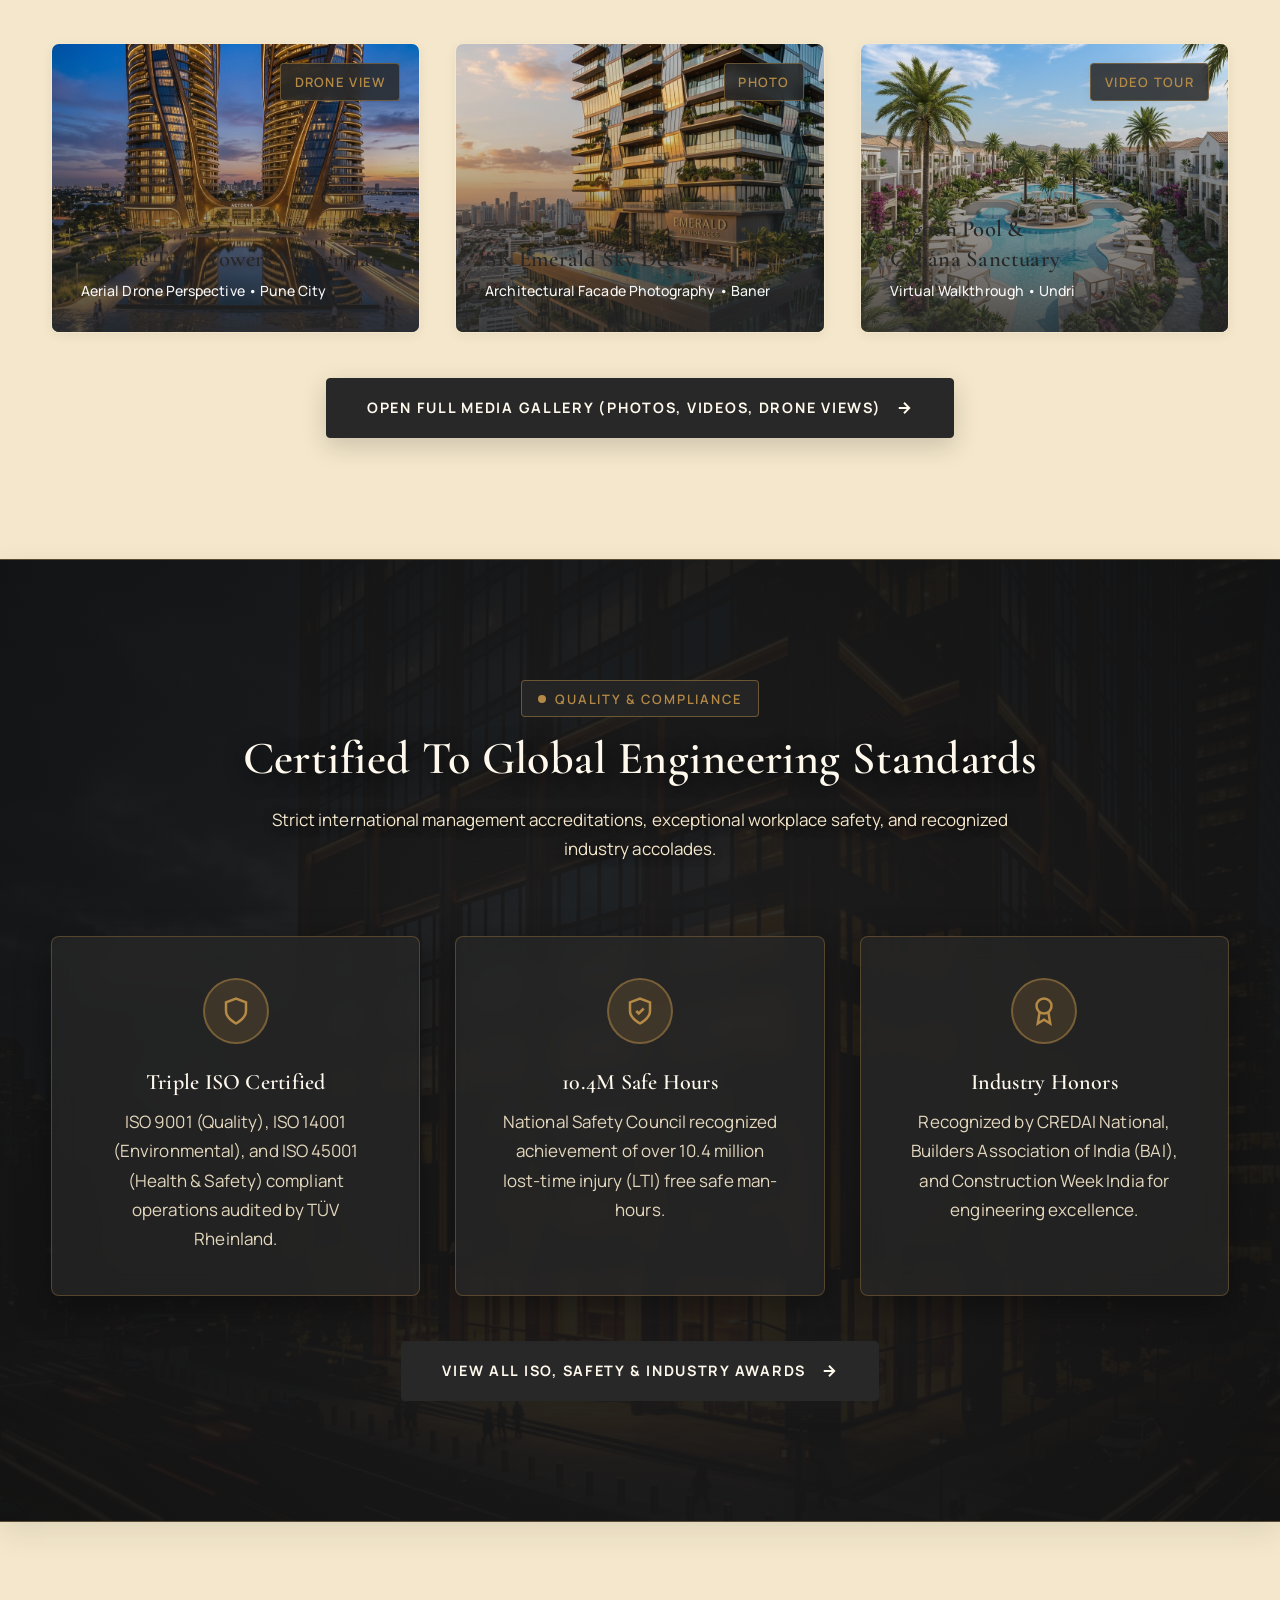
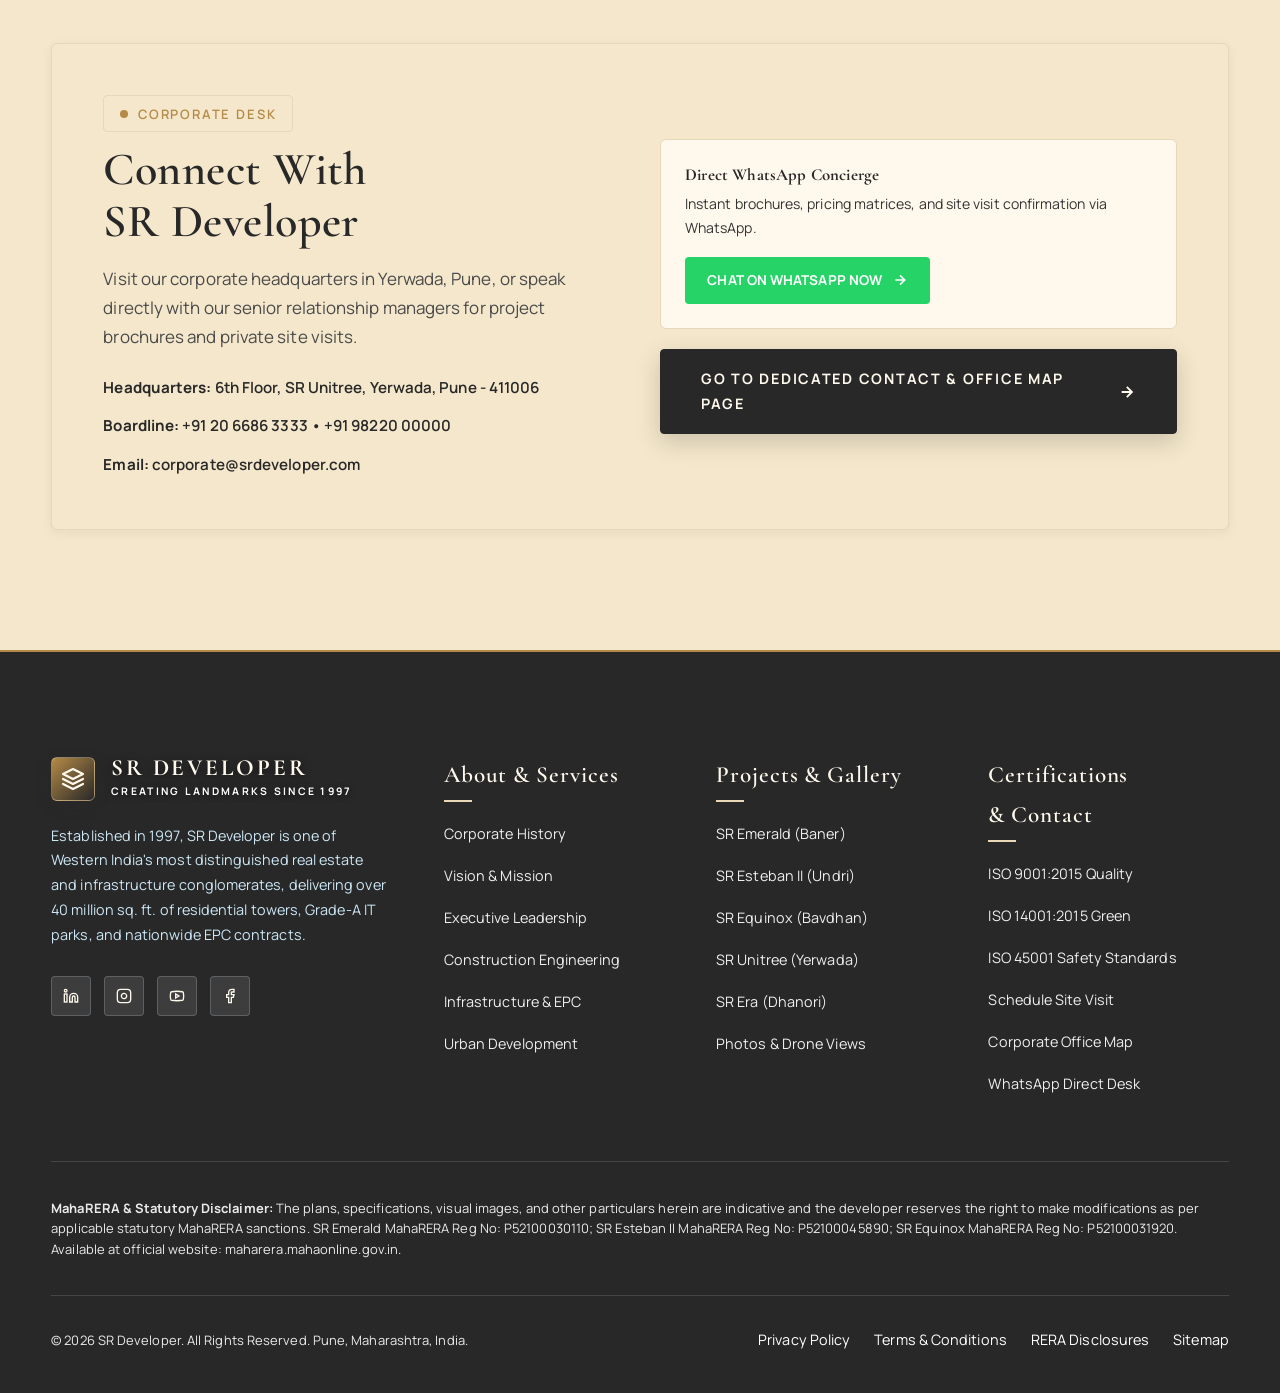
==== commit c874a34b: "Upgrade typography to Cormorant Garamond and Manrope luxury system" ====
--- a/index.html
+++ b/index.html
@@ -7,10 +7,10 @@
   <meta name="description" content="SR Developer is Western India's premier real estate and infrastructure development conglomerate established in 1997. Luxury residences, commercial tech parks, EPC infrastructure, and sustainable developments.">
   <link rel="canonical" href="https://srdeveloper.com/">
 
-  <!-- Google Fonts: Cinzel & Plus Jakarta Sans -->
+  <!-- Google Fonts: Cormorant Garamond & Manrope -->
   <link rel="preconnect" href="https://fonts.googleapis.com">
   <link rel="preconnect" href="https://fonts.gstatic.com" crossorigin>
-  <link href="https://fonts.googleapis.com/css2?family=Cinzel:wght@500;600;700;800&family=Plus+Jakarta+Sans:wght@300;400;500;600;700;800&display=swap" rel="stylesheet">
+  <link href="https://fonts.googleapis.com/css2?family=Cormorant+Garamond:ital,wght@0,500;0,600;0,700;1,500;1,600&family=Manrope:wght@400;500;600;700&display=swap" rel="stylesheet">
 
   <link rel="stylesheet" href="styles.css">
 </head>
@@ -577,16 +577,16 @@
             Established in 1997, SR Developer is one of Western India's most distinguished real estate and infrastructure conglomerates, delivering over 40 million sq. ft. of residential towers, Grade-A IT parks, and nationwide EPC contracts.
           </p>
           <div class="social-links">
-            <a href="https://linkedin.com" target="_blank" class="social-link" aria-label="LinkedIn">
+            <a href="https://linkedin.com" target="_blank" rel="noopener noreferrer" class="social-link" aria-label="LinkedIn">
               <svg width="16" height="16" viewBox="0 0 24 24" fill="none" stroke="currentColor" stroke-width="2"><path d="M16 8a6 6 0 0 1 6 6v7h-4v-7a2 2 0 0 0-2-2 2 2 0 0 0-2 2v7h-4v-7a6 6 0 0 1 6-6z"/><rect width="4" height="12" x="2" y="9"/><circle cx="4" cy="4" r="2"/></svg>
             </a>
-            <a href="https://instagram.com" target="_blank" class="social-link" aria-label="Instagram">
+            <a href="https://instagram.com" target="_blank" rel="noopener noreferrer" class="social-link" aria-label="Instagram">
               <svg width="16" height="16" viewBox="0 0 24 24" fill="none" stroke="currentColor" stroke-width="2"><rect width="20" height="20" x="2" y="2" rx="5" ry="5"/><path d="M16 11.37A4 4 0 1 1 12.63 8 4 4 0 0 1 16 11.37z"/><line x1="17.5" x2="17.51" y1="6.5" y2="6.5"/></svg>
             </a>
-            <a href="https://youtube.com" target="_blank" class="social-link" aria-label="YouTube">
+            <a href="https://youtube.com" target="_blank" rel="noopener noreferrer" class="social-link" aria-label="YouTube">
               <svg width="16" height="16" viewBox="0 0 24 24" fill="none" stroke="currentColor" stroke-width="2"><path d="M2.5 17a24.12 24.12 0 0 1 0-10 2 2 0 0 1 1.4-1.4 49.56 49.56 0 0 1 16.2 0A2 2 0 0 1 21.5 7a24.12 24.12 0 0 1 0 10 2 2 0 0 1-1.4 1.4 49.55 49.55 0 0 1-16.2 0A2 2 0 0 1 2.5 17"/><polygon points="10 15 15 12 10 9 10 15"/></svg>
             </a>
-            <a href="https://facebook.com" target="_blank" class="social-link" aria-label="Facebook">
+            <a href="https://facebook.com" target="_blank" rel="noopener noreferrer" class="social-link" aria-label="Facebook">
               <svg width="16" height="16" viewBox="0 0 24 24" fill="none" stroke="currentColor" stroke-width="2"><path d="M18 2h-3a5 5 0 0 0-5 5v3H7v4h3v8h4v-8h3l1-4h-4V7a1 1 0 0 1 1-1h3z"/></svg>
             </a>
           </div>
@@ -624,7 +624,7 @@
             <li><a href="certifications.html">ISO 45001 Safety Standards</a></li>
             <li><a href="contact.html">Schedule Site Visit</a></li>
             <li><a href="contact.html">Corporate Office Map</a></li>
-            <li><a href="https://wa.me/919822000000" target="_blank">WhatsApp Direct Desk</a></li>
+            <li><a href="https://wa.me/919822000000" target="_blank" rel="noopener noreferrer">WhatsApp Direct Desk</a></li>
           </ul>
         </div>
       </div>
--- a/styles.css
+++ b/styles.css
@@ -53,9 +53,44 @@
   --shadow-lg: 0 20px 50px rgba(40, 40, 40, 0.14);
   --shadow-blue: 0 8px 24px rgba(180, 138, 70, 0.28);
 
-  /* Typography */
-  --font-serif: 'Cinzel', Georgia, serif;
-  --font-sans: 'Plus Jakarta Sans', -apple-system, BlinkMacSystemFont, 'Segoe UI', Roboto, sans-serif;
+  /* ==========================================================================
+     SR DEVELOPER - LUXURY REAL ESTATE TYPOGRAPHY SYSTEM
+     Primary Heading: Cormorant Garamond (500-600) - Architectural Luxury & Royal Elegance
+     Secondary / UI: Manrope (400-700) - Clean, Modern, Highly Legible UI & Body
+     ========================================================================== */
+  --font-heading: 'Cormorant Garamond', Garamond, 'Cinzel', Georgia, 'Times New Roman', serif;
+  --font-body: 'Manrope', 'Plus Jakarta Sans', -apple-system, BlinkMacSystemFont, 'Segoe UI', Roboto, sans-serif;
+  --font-serif: var(--font-heading);
+  --font-sans: var(--font-body);
+
+  /* Fluid Responsive Typography Scale (CSS clamp)
+     Desktop: H1: 54-64px, H2: 42-50px, H3: 28-34px, Body: 16-18px, Nav: 14-15px, Btn: 13-15px, Card: 19-23px, Label: 12-13px
+     Tablet:  H1: 44-52px, H2: 36-42px, H3: 25-30px, Body: 16px
+     Mobile:  H1: 36-42px, H2: 30-36px, H3: 24-28px, Body: 15-16px, Btn: 13-14px
+  */
+  --font-size-h1: clamp(2.35rem, 1.85rem + 2.5vw, 4rem);       /* 37.6px (mobile) -> 48.8px (tablet) -> 64px (desktop) */
+  --font-size-h2: clamp(1.95rem, 1.6rem + 1.6vw, 3.125rem);   /* 31.2px (mobile) -> 37.9px (tablet) -> 50px (desktop) */
+  --font-size-h3: clamp(1.5rem, 1.35rem + 0.85vw, 2.125rem);   /* 24px (mobile) -> 28.1px (tablet) -> 34px (desktop) */
+  --font-size-h4: clamp(1.25rem, 1.15rem + 0.5vw, 1.55rem);    /* 20px (mobile) -> 24.8px (desktop) */
+  --font-size-card-title: clamp(1.1875rem, 1.1rem + 0.35vw, 1.4375rem); /* 19px (mobile) -> 23px (desktop) */
+  --font-size-body: clamp(0.95rem, 0.92rem + 0.22vw, 1.0625rem);       /* 15.2px (mobile) -> 16.4px (tablet) -> 17px (desktop) */
+  --font-size-nav: clamp(0.875rem, 0.85rem + 0.1vw, 0.9375rem);        /* 14px -> 15px */
+  --font-size-btn: clamp(0.8125rem, 0.78rem + 0.12vw, 0.9375rem);      /* 13px (mobile) -> 15px (desktop) */
+  --font-size-label: clamp(0.75rem, 0.73rem + 0.1vw, 0.8125rem);       /* 12px -> 13px */
+
+  /* Line Heights */
+  --lh-heading-large: 1.12;
+  --lh-heading-medium: 1.22;
+  --lh-heading-small: 1.3;
+  --lh-body: 1.72;
+  --lh-snug: 1.45;
+
+  /* Letter Spacing */
+  --ls-heading: 0.01em;
+  --ls-title: 0.015em;
+  --ls-label: 0.1em;
+  --ls-label-wide: 0.14em;
+  --ls-body: 0.005em;
 
   /* Transitions */
   --transition-fast: 0.2s cubic-bezier(0.16, 1, 0.3, 1);
@@ -75,6 +110,8 @@
   font-size: 16px;
   -webkit-font-smoothing: antialiased;
   -moz-osx-font-smoothing: grayscale;
+  text-rendering: optimizeLegibility;
+  font-feature-settings: 'cv02', 'cv03', 'cv04', 'cv11';
   width: 100%;
   max-width: 100vw;
   overflow-x: hidden;
@@ -83,10 +120,12 @@
 }
 
 body {
-  font-family: var(--font-sans);
+  font-family: var(--font-body);
+  font-size: var(--font-size-body);
   color: var(--text-dark);
   background-color: var(--bg-secondary);
-  line-height: 1.6;
+  line-height: var(--lh-body);
+  letter-spacing: var(--ls-body);
   width: 100%;
   max-width: 100vw;
   overflow-x: hidden;
@@ -141,7 +180,10 @@
 }
 
 button {
-  font-family: inherit;
+  font-family: var(--font-body);
+  font-size: var(--font-size-btn);
+  font-weight: 600;
+  letter-spacing: var(--ls-label);
   cursor: pointer;
   border: none;
   background: none;
@@ -149,13 +191,74 @@
 }
 
 input, select, textarea {
-  font-family: inherit;
-  font-size: 0.95rem;
+  font-family: var(--font-body);
+  font-size: var(--font-size-body);
   outline: none;
 }
 
+/* Global Heading Defaults (Cormorant Garamond 500-600 Royal Architecture) */
+h1, h2, h3, h4, h5, h6 {
+  font-family: var(--font-heading);
+  font-weight: 600;
+  color: var(--dark-blue);
+  line-height: var(--lh-heading-medium);
+  letter-spacing: var(--ls-heading);
+  text-wrap: balance;
+  margin: 0;
+}
+
+h1 {
+  font-size: var(--font-size-h1);
+  line-height: var(--lh-heading-large);
+  font-weight: 600;
+  letter-spacing: var(--ls-heading);
+}
+
+h2 {
+  font-size: var(--font-size-h2);
+  line-height: var(--lh-heading-large);
+  font-weight: 600;
+  letter-spacing: var(--ls-heading);
+}
+
+h3 {
+  font-size: var(--font-size-h3);
+  line-height: var(--lh-heading-medium);
+  font-weight: 600;
+  letter-spacing: var(--ls-heading);
+}
+
+h4 {
+  font-size: var(--font-size-h4);
+  line-height: var(--lh-heading-small);
+  font-weight: 600;
+}
+
+h5 {
+  font-size: var(--font-size-card-title);
+  line-height: var(--lh-heading-small);
+  font-weight: 600;
+}
+
+h6 {
+  font-size: 1.05rem;
+  line-height: var(--lh-snug);
+  font-weight: 600;
+}
+
+p {
+  font-family: var(--font-body);
+  font-size: var(--font-size-body);
+  line-height: var(--lh-body);
+  letter-spacing: var(--ls-body);
+}
+
 .font-serif {
-  font-family: var(--font-serif);
+  font-family: var(--font-heading);
+}
+
+.font-sans {
+  font-family: var(--font-body);
 }
 
 /* Layout Container */
@@ -171,10 +274,11 @@
   display: inline-flex;
   align-items: center;
   gap: 0.6rem;
-  font-size: 0.8rem;
-  font-weight: 700;
+  font-family: var(--font-body);
+  font-size: var(--font-size-label);
+  font-weight: 600;
   text-transform: uppercase;
-  letter-spacing: 0.18em;
+  letter-spacing: var(--ls-label-wide);
   color: var(--primary-blue);
   background: var(--light-sky-blue);
   padding: 0.4rem 1rem;
@@ -193,19 +297,21 @@
 }
 
 .section-heading {
-  font-family: var(--font-serif);
-  font-size: clamp(2.2rem, 3.8vw, 3.3rem);
-  font-weight: 700;
-  line-height: 1.25;
+  font-family: var(--font-heading);
+  font-size: var(--font-size-h2);
+  font-weight: 600;
+  line-height: var(--lh-heading-large);
   color: var(--dark-blue);
   margin-bottom: 1.25rem;
-  letter-spacing: -0.01em;
+  letter-spacing: var(--ls-heading);
 }
 
 .section-subtext {
-  font-size: 1.05rem;
+  font-family: var(--font-body);
+  font-size: var(--font-size-body);
   color: var(--light-gray-text);
-  line-height: 1.8;
+  line-height: var(--lh-body);
+  letter-spacing: var(--ls-body);
   max-width: 800px;
 }
 
@@ -218,9 +324,10 @@
   padding: 0.95rem 2.2rem;
   background: var(--primary-blue);
   color: var(--pure-white);
-  font-size: 0.86rem;
-  font-weight: 700;
-  letter-spacing: 0.12em;
+  font-family: var(--font-body);
+  font-size: var(--font-size-btn);
+  font-weight: 600;
+  letter-spacing: var(--ls-label);
   text-transform: uppercase;
   border-radius: 4px;
   border: 1px solid var(--primary-blue);
@@ -244,9 +351,10 @@
   padding: 0.95rem 2.2rem;
   background: var(--pure-white);
   color: var(--dark-blue);
-  font-size: 0.86rem;
-  font-weight: 700;
-  letter-spacing: 0.12em;
+  font-family: var(--font-body);
+  font-size: var(--font-size-btn);
+  font-weight: 600;
+  letter-spacing: var(--ls-label);
   text-transform: uppercase;
   border-radius: 4px;
   border: 1.5px solid var(--soft-sky-blue);
@@ -307,10 +415,11 @@
 
 .subpage-hero-tag {
   display: inline-block;
-  font-size: 0.82rem;
-  font-weight: 800;
+  font-family: var(--font-body);
+  font-size: var(--font-size-label);
+  font-weight: 600;
   text-transform: uppercase;
-  letter-spacing: 0.22em;
+  letter-spacing: var(--ls-label-wide);
   color: #FFF9ED;
   background: rgba(40, 40, 40, 0.6);
   border: 1px solid rgba(180, 138, 70, 0.5);
@@ -321,22 +430,24 @@
 }
 
 .subpage-hero-title {
-  font-family: var(--font-serif);
-  font-size: clamp(2.5rem, 5.5vw, 4.2rem);
-  font-weight: 800;
-  letter-spacing: 0.04em;
+  font-family: var(--font-heading);
+  font-size: var(--font-size-h1);
+  font-weight: 600;
+  letter-spacing: var(--ls-heading);
   color: #FFF9ED;
-  line-height: 1.2;
+  line-height: var(--lh-heading-large);
   text-shadow: 0 4px 20px rgba(0, 0, 0, 0.6);
   margin-bottom: 1rem;
 }
 
 .subpage-hero-desc {
-  font-size: 1.12rem;
+  font-family: var(--font-body);
+  font-size: clamp(1rem, 0.95rem + 0.25vw, 1.125rem);
   color: #F4E7CB;
   max-width: 720px;
   margin: 0 auto 1.8rem auto;
-  line-height: 1.7;
+  line-height: var(--lh-body);
+  letter-spacing: var(--ls-body);
   text-shadow: 0 2px 10px rgba(0, 0, 0, 0.5);
 }
 
@@ -344,9 +455,10 @@
   display: inline-flex;
   align-items: center;
   gap: 0.5rem;
-  font-size: 0.78rem;
-  font-weight: 800;
-  letter-spacing: 0.18em;
+  font-family: var(--font-body);
+  font-size: var(--font-size-label);
+  font-weight: 600;
+  letter-spacing: var(--ls-label-wide);
   text-transform: uppercase;
   color: #F4E7CB;
   animation: bounceCue 2s infinite ease-in-out;
@@ -469,23 +581,23 @@
 }
 
 .intro-huge-title {
-  font-family: var(--font-serif);
-  font-size: clamp(1.8rem, 3.4vw, 2.75rem);
-  font-weight: 700;
-  letter-spacing: 0.18em;
+  font-family: var(--font-heading);
+  font-size: var(--font-size-h1);
+  font-weight: 600;
+  letter-spacing: 0.12em;
   text-align: center;
-  line-height: 1.25;
+  line-height: var(--lh-heading-large);
   color: var(--dark-blue);
   text-shadow: 0 4px 18px rgba(10, 30, 45, 0.1);
 }
 
 .intro-subtitle-title {
-  font-family: var(--font-serif);
-  font-size: clamp(1rem, 1.8vw, 1.4rem);
-  font-weight: 600;
-  letter-spacing: 0.18em;
+  font-family: var(--font-heading);
+  font-size: clamp(1.1rem, 0.95rem + 0.7vw, 1.45rem);
+  font-weight: 500;
+  letter-spacing: 0.12em;
   text-align: center;
-  line-height: 1.35;
+  line-height: var(--lh-snug);
   color: var(--dark-blue);
   text-shadow: 0 4px 18px rgba(10, 30, 45, 0.1);
 }
@@ -569,9 +681,9 @@
 }
 
 .logo-brand-name {
-  font-family: var(--font-serif);
+  font-family: var(--font-heading);
   font-size: 1.45rem;
-  font-weight: 800;
+  font-weight: 700;
   letter-spacing: 0.12em;
   line-height: 1.1;
   color: var(--pure-white);
@@ -585,6 +697,7 @@
 }
 
 .logo-tagline {
+  font-family: var(--font-body);
   font-size: 0.65rem;
   text-transform: uppercase;
   letter-spacing: 0.22em;
@@ -723,11 +836,12 @@
 }
 
 .mega-menu-header-tag {
-  font-size: 0.78rem;
+  font-family: var(--font-body);
+  font-size: var(--font-size-label);
   text-transform: uppercase;
-  letter-spacing: 0.22em;
+  letter-spacing: var(--ls-label-wide);
   color: var(--primary-blue);
-  font-weight: 800;
+  font-weight: 600;
   margin-bottom: 2rem;
 }
 
@@ -756,26 +870,28 @@
 }
 
 .mega-menu-item .menu-num {
-  font-family: var(--font-sans);
+  font-family: var(--font-body);
   font-size: 0.88rem;
   color: var(--primary-blue);
-  font-weight: 800;
+  font-weight: 700;
+  letter-spacing: var(--ls-label);
 }
 
 .mega-menu-item .menu-title {
-  font-family: var(--font-serif);
-  font-size: clamp(1.6rem, 2.4vw, 2.2rem);
+  font-family: var(--font-heading);
+  font-size: clamp(1.6rem, 1.35rem + 1vw, 2.2rem);
   color: var(--dark-blue);
-  font-weight: 700;
-  letter-spacing: 0.02em;
+  font-weight: 600;
+  letter-spacing: var(--ls-heading);
   transition: all var(--transition-fast);
 }
 
 .mega-menu-item .menu-subitems {
-  font-size: 0.88rem;
+  font-family: var(--font-body);
+  font-size: var(--font-size-nav);
   color: var(--light-gray-text);
   margin-left: 2.6rem;
-  letter-spacing: 0.04em;
+  letter-spacing: 0.03em;
   font-weight: 500;
   transition: color var(--transition-fast);
 }
@@ -797,7 +913,8 @@
   display: flex;
   justify-content: space-between;
   align-items: center;
-  font-size: 0.92rem;
+  font-family: var(--font-body);
+  font-size: var(--font-size-nav);
   color: var(--light-gray-text);
 }
 
@@ -831,17 +948,19 @@
 }
 
 .mega-preview-caption h4 {
-  font-family: var(--font-serif);
-  font-size: 1.9rem;
+  font-family: var(--font-heading);
+  font-size: clamp(1.5rem, 1.35rem + 0.6vw, 1.9rem);
   margin-bottom: 0.6rem;
-  font-weight: 700;
+  font-weight: 600;
+  line-height: var(--lh-heading-medium);
 }
 
 .mega-preview-caption p {
-  font-size: 0.95rem;
+  font-family: var(--font-body);
+  font-size: var(--font-size-nav);
   color: #FFFFFF;
   opacity: 0.95;
-  line-height: 1.6;
+  line-height: var(--lh-body);
 }
 
 /* ==========================================================================
@@ -906,10 +1025,10 @@
 }
 
 .hero-caption-tag {
-  font-family: var(--font-sans);
-  font-size: clamp(0.95rem, 1.25vw, 1.15rem);
-  font-weight: 800;
-  letter-spacing: 0.18em;
+  font-family: var(--font-body);
+  font-size: clamp(0.85rem, 0.8rem + 0.25vw, 1.05rem);
+  font-weight: 600;
+  letter-spacing: var(--ls-label-wide);
   text-transform: uppercase;
   color: #FFFFFF;
   text-shadow: 0 2px 14px rgba(0, 0, 0, 0.95);
@@ -921,11 +1040,11 @@
 }
 
 .hero-caption-title {
-  font-family: var(--font-serif);
-  font-size: clamp(1.75rem, 3vw, 2.75rem);
-  font-weight: 700;
-  line-height: 1.2;
-  letter-spacing: 0.04em;
+  font-family: var(--font-heading);
+  font-size: clamp(1.85rem, 1.45rem + 2vw, 2.85rem);
+  font-weight: 600;
+  line-height: var(--lh-heading-large);
+  letter-spacing: var(--ls-heading);
   color: var(--pure-white);
   text-shadow: 0 4px 22px rgba(0, 0, 0, 0.95);
   margin: 0;
@@ -971,22 +1090,23 @@
 }
 
 .milestone-number {
-  font-family: var(--font-serif);
-  font-size: clamp(1.4rem, 2.2vw, 1.85rem);
-  font-weight: 700;
+  font-family: var(--font-heading);
+  font-size: clamp(1.6rem, 1.35rem + 1vw, 2.2rem);
+  font-weight: 600;
   color: var(--primary-blue);
   line-height: 1.1;
   margin-bottom: 0.2rem;
 }
 
 .milestone-label {
-  font-size: 0.72rem;
+  font-family: var(--font-body);
+  font-size: var(--font-size-label);
   text-transform: uppercase;
   letter-spacing: 0.08em;
   color: #F4E7CB;
   opacity: 0.9;
   font-weight: 600;
-  line-height: 1.35;
+  line-height: 1.4;
 }
 
 /* ==========================================================================
@@ -1032,9 +1152,10 @@
   background: var(--dark-blue);
   color: var(--pure-white);
   padding: 0.45rem 1.1rem;
-  font-size: 0.78rem;
-  font-weight: 800;
-  letter-spacing: 0.12em;
+  font-family: var(--font-body);
+  font-size: var(--font-size-label);
+  font-weight: 600;
+  letter-spacing: var(--ls-label);
   text-transform: uppercase;
   border-radius: 4px;
   box-shadow: var(--shadow-md);
@@ -1053,18 +1174,19 @@
 }
 
 .about-floating-stat .stat-num {
-  font-family: var(--font-serif);
-  font-size: 2.4rem;
-  font-weight: 800;
+  font-family: var(--font-heading);
+  font-size: clamp(2rem, 1.8rem + 1vw, 2.6rem);
+  font-weight: 600;
   color: var(--dark-blue);
-  line-height: 1;
+  line-height: 1.05;
   margin-bottom: 0.3rem;
 }
 
 .about-floating-stat .stat-desc {
-  font-size: 0.85rem;
+  font-family: var(--font-body);
+  font-size: 0.88rem;
   color: var(--light-gray-text);
-  line-height: 1.5;
+  line-height: 1.55;
 }
 
 /* 4 Pillars Grid */
@@ -1109,17 +1231,19 @@
 }
 
 .pillar-title {
-  font-family: var(--font-serif);
-  font-size: 1.35rem;
+  font-family: var(--font-heading);
+  font-size: var(--font-size-card-title);
   color: var(--dark-blue);
   margin-bottom: 0.8rem;
-  font-weight: 700;
+  font-weight: 600;
+  line-height: var(--lh-heading-small);
 }
 
 .pillar-text {
-  font-size: 0.92rem;
+  font-family: var(--font-body);
+  font-size: var(--font-size-body);
   color: var(--light-gray-text);
-  line-height: 1.7;
+  line-height: var(--lh-body);
 }
 
 /* ==========================================================================
@@ -1188,26 +1312,29 @@
 }
 
 .service-tag {
-  font-size: 0.74rem;
+  font-family: var(--font-body);
+  font-size: var(--font-size-label);
   text-transform: uppercase;
-  letter-spacing: 0.18em;
+  letter-spacing: var(--ls-label-wide);
   color: var(--primary-blue);
-  font-weight: 800;
+  font-weight: 600;
   margin-bottom: 0.6rem;
 }
 
 .service-title {
-  font-family: var(--font-serif);
-  font-size: 1.6rem;
+  font-family: var(--font-heading);
+  font-size: var(--font-size-card-title);
   color: var(--dark-blue);
-  font-weight: 700;
+  font-weight: 600;
+  line-height: var(--lh-heading-small);
   margin-bottom: 1rem;
 }
 
 .service-desc {
-  font-size: 0.94rem;
+  font-family: var(--font-body);
+  font-size: var(--font-size-body);
   color: var(--light-gray-text);
-  line-height: 1.7;
+  line-height: var(--lh-body);
   margin-bottom: 1.5rem;
   flex: 1;
 }
@@ -1224,9 +1351,10 @@
   display: flex;
   align-items: center;
   gap: 0.65rem;
-  font-size: 0.88rem;
+  font-family: var(--font-body);
+  font-size: 0.9rem;
   color: var(--dark-blue);
-  font-weight: 600;
+  font-weight: 500;
 }
 
 .service-features-list li svg {
@@ -1262,21 +1390,63 @@
   border: 1px solid var(--soft-sky-blue);
 }
 
-.filter-tab-btn {
+.filter-tab-btn,
+.gallery-tab-btn {
   padding: 0.65rem 1.4rem;
-  font-size: 0.82rem;
-  font-weight: 800;
+  font-family: var(--font-body);
+  font-size: var(--font-size-btn);
+  font-weight: 600;
   text-transform: uppercase;
-  letter-spacing: 0.08em;
+  letter-spacing: var(--ls-label);
   color: var(--dark-blue);
+  background: var(--off-white);
+  border: 1.5px solid var(--border-subtle);
   border-radius: 4px;
+  cursor: pointer;
   transition: all var(--transition-fast);
-}
-
-.filter-tab-btn.active, .filter-tab-btn:hover {
-  background: var(--primary-blue);
-  color: var(--pure-white);
-  box-shadow: var(--shadow-sm);
+  user-select: none;
+}
+
+.filter-tab-btn:hover,
+.gallery-tab-btn:hover {
+  border-color: var(--gold-primary);
+  background: #FFF9ED;
+  color: var(--dark-blue);
+}
+
+.filter-tab-btn.active,
+.gallery-tab-btn.active {
+  background: var(--dark-blue) !important;
+  color: #FFF9ED !important;
+  border-color: var(--dark-blue) !important;
+  box-shadow: 0 4px 14px rgba(40, 40, 40, 0.22);
+}
+
+.lightbox-close-btn {
+  position: absolute;
+  top: 2rem;
+  right: 2rem;
+  width: 48px;
+  height: 48px;
+  display: flex;
+  align-items: center;
+  justify-content: center;
+  border-radius: 50%;
+  background: rgba(40, 40, 40, 0.82);
+  border: 1.5px solid rgba(244, 231, 203, 0.55);
+  color: #FFF9ED;
+  cursor: pointer;
+  transition: all 0.25s ease;
+  box-shadow: 0 4px 18px rgba(0, 0, 0, 0.45);
+  padding: 0;
+  z-index: 100001;
+}
+
+.lightbox-close-btn:hover {
+  background: var(--dark-blue);
+  border-color: var(--gold-primary);
+  color: var(--gold-primary);
+  transform: rotate(90deg) scale(1.08);
 }
 
 .projects-grid {
@@ -1329,10 +1499,11 @@
   left: 1.2rem;
   background: var(--dark-blue);
   color: var(--pure-white);
-  font-size: 0.74rem;
-  font-weight: 800;
+  font-family: var(--font-body);
+  font-size: var(--font-size-label);
+  font-weight: 600;
   text-transform: uppercase;
-  letter-spacing: 0.1em;
+  letter-spacing: var(--ls-label);
   padding: 0.4rem 0.9rem;
   border-radius: 4px;
   box-shadow: var(--shadow-md);
@@ -1346,19 +1517,22 @@
 }
 
 .project-location {
+  font-family: var(--font-body);
   font-size: 0.82rem;
   color: var(--primary-blue);
   margin-bottom: 0.4rem;
   display: flex;
   align-items: center;
   gap: 0.4rem;
-  font-weight: 700;
+  font-weight: 600;
+  letter-spacing: 0.04em;
 }
 
 .project-title {
-  font-family: var(--font-serif);
-  font-size: 1.6rem;
-  font-weight: 700;
+  font-family: var(--font-heading);
+  font-size: var(--font-size-card-title);
+  font-weight: 600;
+  line-height: var(--lh-heading-small);
   color: var(--dark-blue);
   margin-bottom: 1.2rem;
 }
@@ -1374,16 +1548,18 @@
 }
 
 .spec-cell .spec-lbl {
-  font-size: 0.72rem;
+  font-family: var(--font-body);
+  font-size: var(--font-size-label);
   text-transform: uppercase;
   color: var(--light-gray-text);
   letter-spacing: 0.05em;
-  font-weight: 600;
+  font-weight: 500;
 }
 
 .spec-cell .spec-val {
-  font-size: 0.96rem;
-  font-weight: 800;
+  font-family: var(--font-body);
+  font-size: 0.95rem;
+  font-weight: 700;
   color: var(--dark-blue);
 }
 
@@ -1401,10 +1577,11 @@
   background: var(--pure-white);
   border: 1.5px solid var(--soft-sky-blue);
   color: var(--dark-blue);
-  font-size: 0.82rem;
-  font-weight: 700;
+  font-family: var(--font-body);
+  font-size: var(--font-size-btn);
+  font-weight: 600;
   text-transform: uppercase;
-  letter-spacing: 0.08em;
+  letter-spacing: var(--ls-label);
   border-radius: 4px;
   text-align: center;
   transition: all var(--transition-fast);
@@ -1420,10 +1597,11 @@
   padding: 0.75rem 1.2rem;
   background: var(--primary-blue);
   color: var(--pure-white);
-  font-size: 0.82rem;
-  font-weight: 700;
+  font-family: var(--font-body);
+  font-size: var(--font-size-btn);
+  font-weight: 600;
   text-transform: uppercase;
-  letter-spacing: 0.08em;
+  letter-spacing: var(--ls-label);
   border-radius: 4px;
   text-align: center;
   transition: all var(--transition-fast);
@@ -1505,10 +1683,11 @@
   background: rgba(40, 40, 40, 0.85);
   color: var(--primary-blue);
   border: 1px solid rgba(180, 138, 70, 0.45);
-  font-size: 0.72rem;
-  font-weight: 800;
+  font-family: var(--font-body);
+  font-size: var(--font-size-label);
+  font-weight: 600;
   text-transform: uppercase;
-  letter-spacing: 0.12em;
+  letter-spacing: var(--ls-label);
   padding: 0.4rem 0.85rem;
   border-radius: 4px;
   display: flex;
@@ -1527,17 +1706,19 @@
 }
 
 .gallery-caption h4 {
-  font-family: var(--font-serif);
-  font-size: 1.35rem;
+  font-family: var(--font-heading);
+  font-size: clamp(1.2rem, 1.1rem + 0.4vw, 1.45rem);
   margin-bottom: 0.3rem;
-  font-weight: 700;
+  font-weight: 600;
+  line-height: var(--lh-heading-small);
 }
 
 .gallery-caption p {
-  font-size: 0.85rem;
+  font-family: var(--font-body);
+  font-size: 0.88rem;
   color: #FFFFFF;
   opacity: 0.95;
-  font-weight: 600;
+  font-weight: 500;
 }
 
 /* ==========================================================================
@@ -1584,7 +1765,10 @@
   background: rgba(40, 40, 40, 0.75);
   color: var(--primary-blue);
   border: 1px solid rgba(180, 138, 70, 0.5);
-  font-weight: 800;
+  font-family: var(--font-body);
+  font-size: var(--font-size-label);
+  font-weight: 600;
+  letter-spacing: var(--ls-label-wide);
   backdrop-filter: blur(8px);
 }
 
@@ -1593,11 +1777,20 @@
 }
 
 .section-certifications .section-heading {
+  font-family: var(--font-heading);
+  font-size: var(--font-size-h2);
+  font-weight: 600;
+  line-height: var(--lh-heading-large);
+  letter-spacing: var(--ls-heading);
   color: #FFF9ED;
   text-shadow: 0 4px 20px rgba(0, 0, 0, 0.85);
 }
 
 .section-certifications .section-subtext {
+  font-family: var(--font-body);
+  font-size: var(--font-size-body);
+  line-height: var(--lh-body);
+  letter-spacing: var(--ls-body);
   color: #F4E7CB;
   text-shadow: 0 2px 10px rgba(0, 0, 0, 0.7);
 }
@@ -1649,18 +1842,20 @@
 }
 
 .cert-title {
-  font-family: var(--font-serif);
-  font-size: 1.35rem;
+  font-family: var(--font-heading);
+  font-size: var(--font-size-card-title);
   color: #FFF9ED;
-  font-weight: 700;
+  font-weight: 600;
+  line-height: var(--lh-heading-small);
   margin-bottom: 0.65rem;
 }
 
 .cert-desc {
-  font-size: 0.92rem;
+  font-family: var(--font-body);
+  font-size: var(--font-size-body);
   color: #F4E7CB;
   opacity: 0.92;
-  line-height: 1.7;
+  line-height: var(--lh-body);
 }
 
 /* ==========================================================================
@@ -1687,18 +1882,20 @@
 }
 
 .form-title {
-  font-family: var(--font-serif);
-  font-size: 1.95rem;
+  font-family: var(--font-heading);
+  font-size: var(--font-size-h3);
   color: var(--dark-blue);
-  font-weight: 700;
+  font-weight: 600;
+  line-height: var(--lh-heading-medium);
   margin-bottom: 0.5rem;
 }
 
 .form-subtitle {
-  font-size: 0.95rem;
+  font-family: var(--font-body);
+  font-size: var(--font-size-body);
   color: var(--light-gray-text);
   margin-bottom: 2rem;
-  line-height: 1.6;
+  line-height: var(--lh-body);
 }
 
 .form-grid-2 {
@@ -1715,11 +1912,12 @@
 }
 
 .form-control-group label {
-  font-size: 0.82rem;
-  font-weight: 800;
+  font-family: var(--font-body);
+  font-size: var(--font-size-label);
+  font-weight: 600;
   color: var(--dark-blue);
   text-transform: uppercase;
-  letter-spacing: 0.06em;
+  letter-spacing: var(--ls-label);
 }
 
 .form-input {
@@ -1729,6 +1927,8 @@
   border: 1.5px solid var(--light-sky-blue);
   border-radius: 4px;
   color: var(--dark-blue);
+  font-family: var(--font-body);
+  font-size: var(--font-size-body);
   transition: all var(--transition-fast);
 }
 
@@ -1752,6 +1952,7 @@
 }
 
 .form-checkbox-row label {
+  font-family: var(--font-body);
   font-size: 0.88rem;
   color: var(--light-gray-text);
 }
@@ -1761,10 +1962,11 @@
   padding: 1.15rem;
   background: var(--primary-blue);
   color: var(--pure-white);
-  font-size: 0.9rem;
-  font-weight: 800;
+  font-family: var(--font-body);
+  font-size: var(--font-size-btn);
+  font-weight: 600;
   text-transform: uppercase;
-  letter-spacing: 0.12em;
+  letter-spacing: var(--ls-label);
   border-radius: 4px;
   transition: all var(--transition-smooth);
   box-shadow: var(--shadow-blue);
@@ -1795,11 +1997,12 @@
 }
 
 .channel-title {
-  font-family: var(--font-serif);
-  font-size: 1.35rem;
+  font-family: var(--font-heading);
+  font-size: var(--font-size-card-title);
   color: var(--dark-blue);
   margin-bottom: 0.6rem;
-  font-weight: 700;
+  font-weight: 600;
+  line-height: var(--lh-heading-small);
   display: flex;
   align-items: center;
   gap: 0.75rem;
@@ -1814,11 +2017,12 @@
   padding: 1rem;
   background: #25d366;
   color: #ffffff;
-  font-size: 0.9rem;
-  font-weight: 800;
+  font-family: var(--font-body);
+  font-size: var(--font-size-btn);
+  font-weight: 600;
   border-radius: 4px;
   text-transform: uppercase;
-  letter-spacing: 0.08em;
+  letter-spacing: var(--ls-label);
   margin-top: 1.2rem;
   box-shadow: 0 4px 15px rgba(37, 211, 102, 0.3);
   transition: all var(--transition-fast);
@@ -1863,19 +2067,20 @@
 }
 
 .footer-brand-col p {
-  font-size: 0.92rem;
-  line-height: 1.8;
+  font-family: var(--font-body);
+  font-size: var(--font-size-body);
+  line-height: var(--lh-body);
   color: #cce7f5;
   margin: 1.4rem 0 1.8rem;
 }
 
 .footer-heading {
-  font-family: var(--font-serif);
-  font-size: 1.2rem;
+  font-family: var(--font-heading);
+  font-size: clamp(1.2rem, 1.1rem + 0.35vw, 1.35rem);
   color: var(--pure-white);
-  letter-spacing: 0.04em;
+  letter-spacing: var(--ls-heading);
   margin-bottom: 1.4rem;
-  font-weight: 700;
+  font-weight: 600;
   position: relative;
 }
 
@@ -1897,7 +2102,8 @@
 }
 
 .footer-links-list a {
-  font-size: 0.92rem;
+  font-family: var(--font-body);
+  font-size: var(--font-size-nav);
   color: #FFFFFF;
   opacity: 0.92;
   transition: all var(--transition-fast);
@@ -1936,8 +2142,9 @@
 }
 
 .footer-rera-note {
-  font-size: 0.8rem;
-  line-height: 1.7;
+  font-family: var(--font-body);
+  font-size: var(--font-size-label);
+  line-height: 1.6;
   color: rgba(255, 255, 255, 0.9);
   padding: 2.2rem 0;
   border-bottom: 1px solid rgba(217, 241, 255, 0.15);
@@ -1948,7 +2155,8 @@
   justify-content: space-between;
   align-items: center;
   padding-top: 2rem;
-  font-size: 0.88rem;
+  font-family: var(--font-body);
+  font-size: var(--font-size-label);
   color: rgba(255, 255, 255, 0.9);
   flex-wrap: wrap;
   gap: 1rem;
@@ -2043,6 +2251,15 @@
   color: #FFF9ED;
 }
 
+.modal-header-overlay h3 {
+  font-family: var(--font-heading);
+  font-size: var(--font-size-h3);
+  font-weight: 600;
+  line-height: var(--lh-heading-medium);
+  letter-spacing: var(--ls-heading);
+  color: #FFF9ED;
+}
+
 .modal-body-content {
   padding: 2.5rem;
 }
@@ -2062,15 +2279,18 @@
 }
 
 .modal-spec-item .label {
-  font-size: 0.72rem;
+  font-family: var(--font-body);
+  font-size: var(--font-size-label);
   text-transform: uppercase;
   color: var(--light-gray-text);
-  font-weight: 600;
+  font-weight: 500;
+  letter-spacing: 0.05em;
 }
 
 .modal-spec-item .value {
+  font-family: var(--font-body);
   font-size: 1.15rem;
-  font-weight: 800;
+  font-weight: 700;
   color: var(--dark-blue);
 }
 
@@ -2169,20 +2389,22 @@
   }
 
   .section-heading {
-    font-size: clamp(1.6rem, 5.5vw, 2.1rem);
+    font-size: clamp(1.875rem, 5.2vw, 2.35rem);
+    font-weight: 600;
+    line-height: 1.18;
     margin-bottom: 0.75rem;
   }
 
   .section-subtext {
-    font-size: 0.92rem;
+    font-size: 0.95rem;
     line-height: 1.65;
     margin-bottom: 2rem;
   }
 
   .section-tag {
-    font-size: 0.72rem;
+    font-size: 0.74rem;
     padding: 0.35rem 0.8rem;
-    letter-spacing: 0.12em;
+    letter-spacing: var(--ls-label-wide);
     margin-bottom: 0.75rem;
   }
 
@@ -2196,7 +2418,7 @@
     width: 100%;
     max-width: 100%;
     padding: 0.9rem 1.4rem;
-    font-size: 0.82rem;
+    font-size: 0.84rem;
     justify-content: center;
     text-align: center;
   }
@@ -2261,13 +2483,14 @@
   }
 
   .hero-caption-tag {
-    font-size: 0.72rem;
-    letter-spacing: 0.14em;
+    font-size: 0.75rem;
+    letter-spacing: var(--ls-label-wide);
   }
 
   .hero-caption-title {
-    font-size: clamp(1.35rem, 5.5vw, 1.85rem);
-    line-height: 1.25;
+    font-size: clamp(1.5rem, 5.5vw, 2.1rem);
+    font-weight: 600;
+    line-height: 1.2;
   }
 
   /* Mobile Milestones Strip */
@@ -2295,13 +2518,14 @@
   }
 
   .milestone-number {
-    font-size: 1.5rem;
+    font-size: 1.6rem;
+    font-weight: 600;
     margin-bottom: 0.15rem;
   }
 
   .milestone-label {
-    font-size: 0.68rem;
-    line-height: 1.3;
+    font-size: 0.7rem;
+    line-height: 1.35;
   }
 
   /* Mobile About Section */
@@ -2318,7 +2542,7 @@
   .about-badge-legacy {
     top: 1rem;
     left: 1rem;
-    font-size: 0.7rem;
+    font-size: 0.72rem;
     padding: 0.35rem 0.75rem;
   }
 
@@ -2332,7 +2556,8 @@
   }
 
   .about-floating-stat .stat-num {
-    font-size: 1.8rem;
+    font-size: 1.95rem;
+    font-weight: 600;
   }
 
   /* Mobile Cards */
@@ -2346,6 +2571,7 @@
 
   .project-title {
     font-size: 1.35rem;
+    font-weight: 600;
     margin-bottom: 0.75rem;
   }
 
@@ -2358,7 +2584,8 @@
   }
 
   .service-title {
-    font-size: 1.3rem;
+    font-size: 1.35rem;
+    font-weight: 600;
   }
 
   .gallery-item {
@@ -2366,11 +2593,12 @@
   }
 
   .gallery-caption h4 {
-    font-size: 1.15rem;
+    font-size: 1.2rem;
+    font-weight: 600;
   }
 
   .gallery-caption p {
-    font-size: 0.78rem;
+    font-size: 0.82rem;
   }
 
   /* Mobile Certifications */
@@ -2395,11 +2623,12 @@
   }
 
   .cert-title {
-    font-size: 1.25rem;
+    font-size: 1.3rem;
+    font-weight: 600;
   }
 
   .cert-desc {
-    font-size: 0.88rem;
+    font-size: 0.9rem;
     line-height: 1.6;
   }
 
@@ -2431,12 +2660,14 @@
   }
 
   .subpage-hero-title {
-    font-size: clamp(1.75rem, 6.5vw, 2.3rem);
+    font-size: clamp(2.1rem, 6.5vw, 2.75rem);
+    font-weight: 600;
+    line-height: 1.15;
   }
 
   .subpage-hero-desc {
-    font-size: 0.9rem;
-    line-height: 1.5;
+    font-size: 0.95rem;
+    line-height: 1.55;
     margin-bottom: 1rem;
   }
 
@@ -2456,7 +2687,7 @@
   .projects-filter-bar button {
     flex-shrink: 0;
     padding: 0.55rem 1rem !important;
-    font-size: 0.78rem !important;
+    font-size: 0.8rem !important;
   }
 
   /* Modal Mobile Optimization */
@@ -2478,7 +2709,8 @@
   }
 
   .modal-header-overlay h3 {
-    font-size: 1.35rem;
+    font-size: 1.45rem;
+    font-weight: 600;
   }
 
   .modal-close-btn {
@@ -2513,6 +2745,18 @@
     padding-right: 1rem !important;
   }
 
+  .section-heading {
+    font-size: clamp(1.8rem, 6vw, 2.1rem);
+    font-weight: 600;
+    line-height: 1.18;
+  }
+
+  .subpage-hero-title {
+    font-size: clamp(2rem, 6.8vw, 2.35rem);
+    font-weight: 600;
+    line-height: 1.15;
+  }
+
   .logo-brand-name {
     font-size: 1.05rem;
   }
@@ -2535,11 +2779,12 @@
   }
 
   .milestone-number {
-    font-size: 1.38rem;
+    font-size: 1.45rem;
+    font-weight: 600;
   }
 
   .milestone-label {
-    font-size: 0.64rem;
+    font-size: 0.66rem;
   }
 
   .mega-menu-left {
@@ -2547,11 +2792,12 @@
   }
 
   .mega-menu-item .menu-title {
-    font-size: 1.25rem;
+    font-size: 1.35rem;
+    font-weight: 600;
   }
 
   .mega-menu-item .menu-subitems {
-    font-size: 0.76rem;
+    font-size: 0.8rem;
   }
 
   .cert-card {
@@ -2562,3 +2808,43 @@
     padding: 1.2rem;
   }
 }
+
+/* ==========================================================================
+   GLOBAL FOOTER LUXURY TYPOGRAPHY
+   ========================================================================== */
+footer,
+.site-footer {
+  font-family: var(--font-body);
+}
+
+footer h4,
+.site-footer h4 {
+  font-family: var(--font-heading) !important;
+  font-size: clamp(1.2rem, 1.1rem + 0.5vw, 1.45rem) !important;
+  font-weight: 600 !important;
+  letter-spacing: 0.04em !important;
+  line-height: var(--lh-tight) !important;
+}
+
+footer h5,
+.site-footer h5 {
+  font-family: var(--font-body) !important;
+  font-size: var(--font-size-label) !important;
+  font-weight: 600 !important;
+  letter-spacing: 0.14em !important;
+  text-transform: uppercase !important;
+}
+
+footer p,
+.site-footer p {
+  font-family: var(--font-body) !important;
+  font-size: 0.9rem !important;
+  line-height: var(--lh-body) !important;
+}
+
+footer a,
+.site-footer a {
+  font-family: var(--font-body) !important;
+  font-size: 0.9rem !important;
+  transition: color var(--transition-fast) ease;
+}
